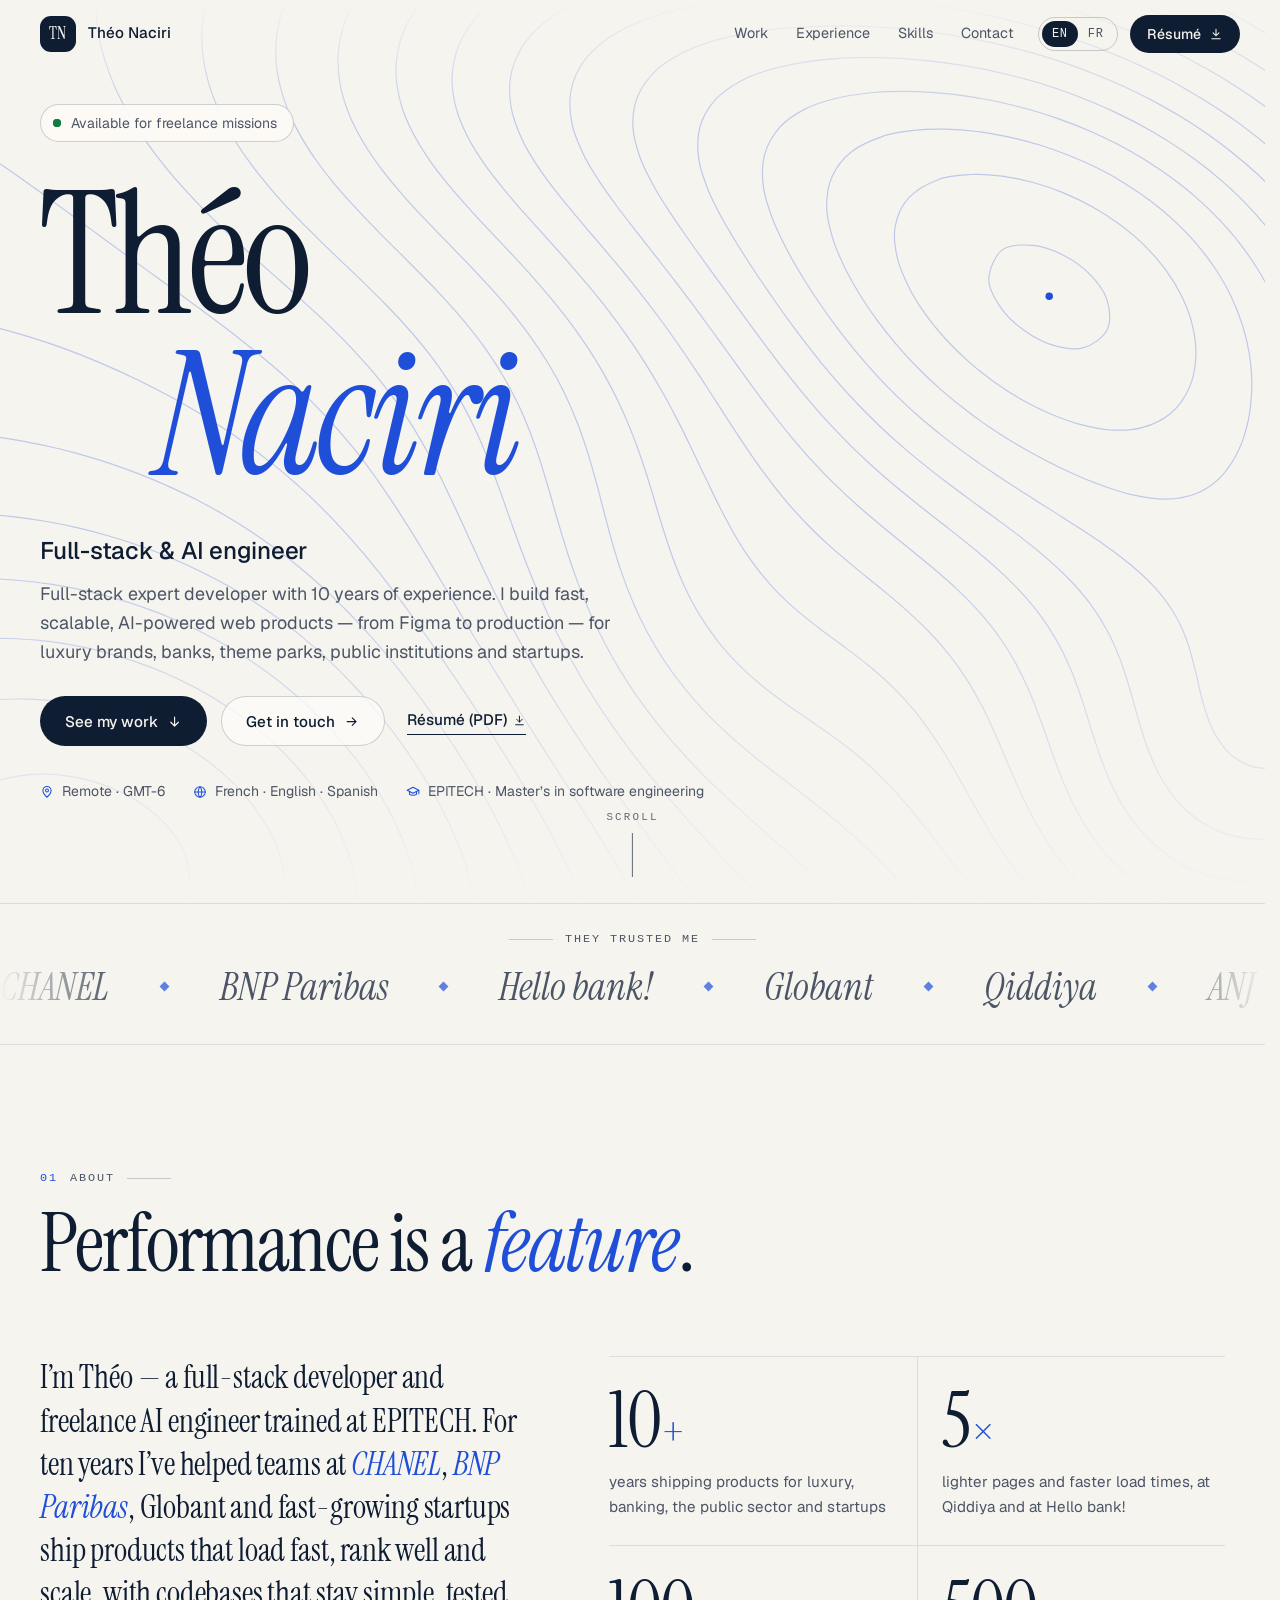
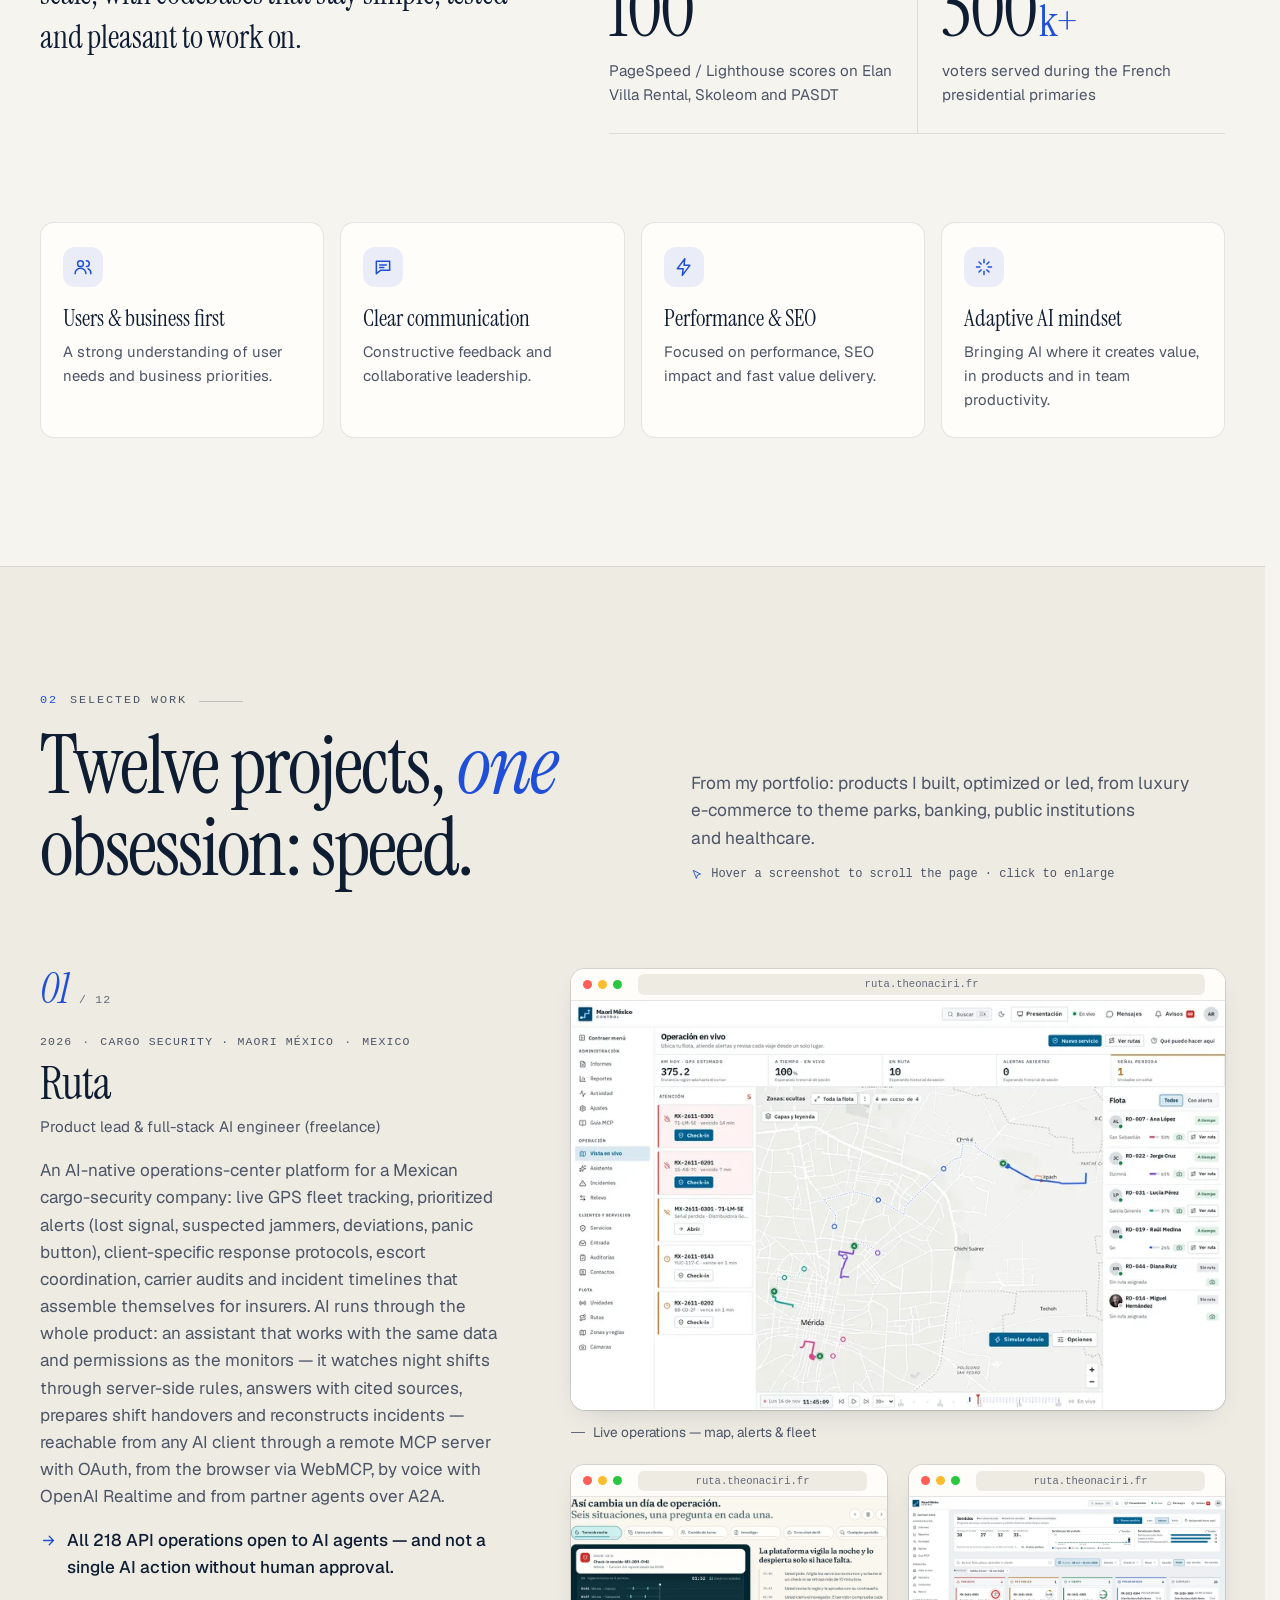
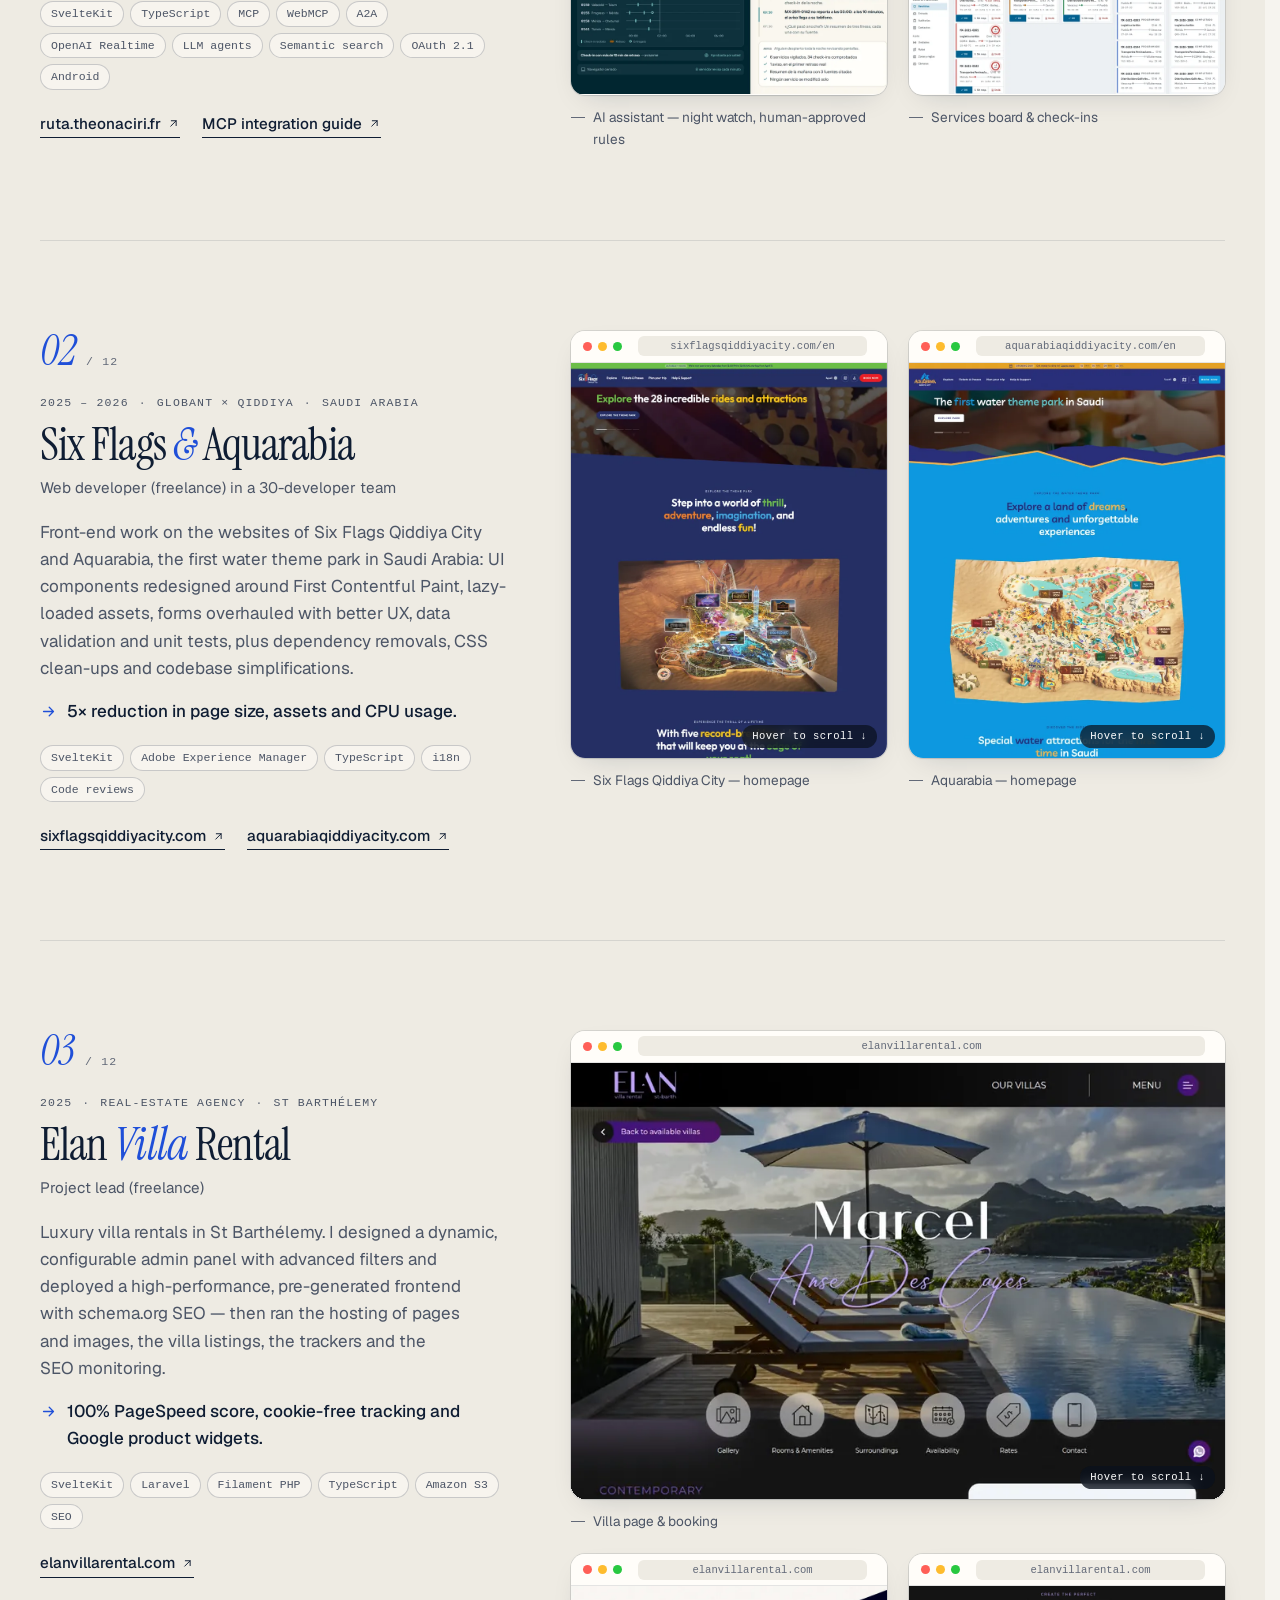
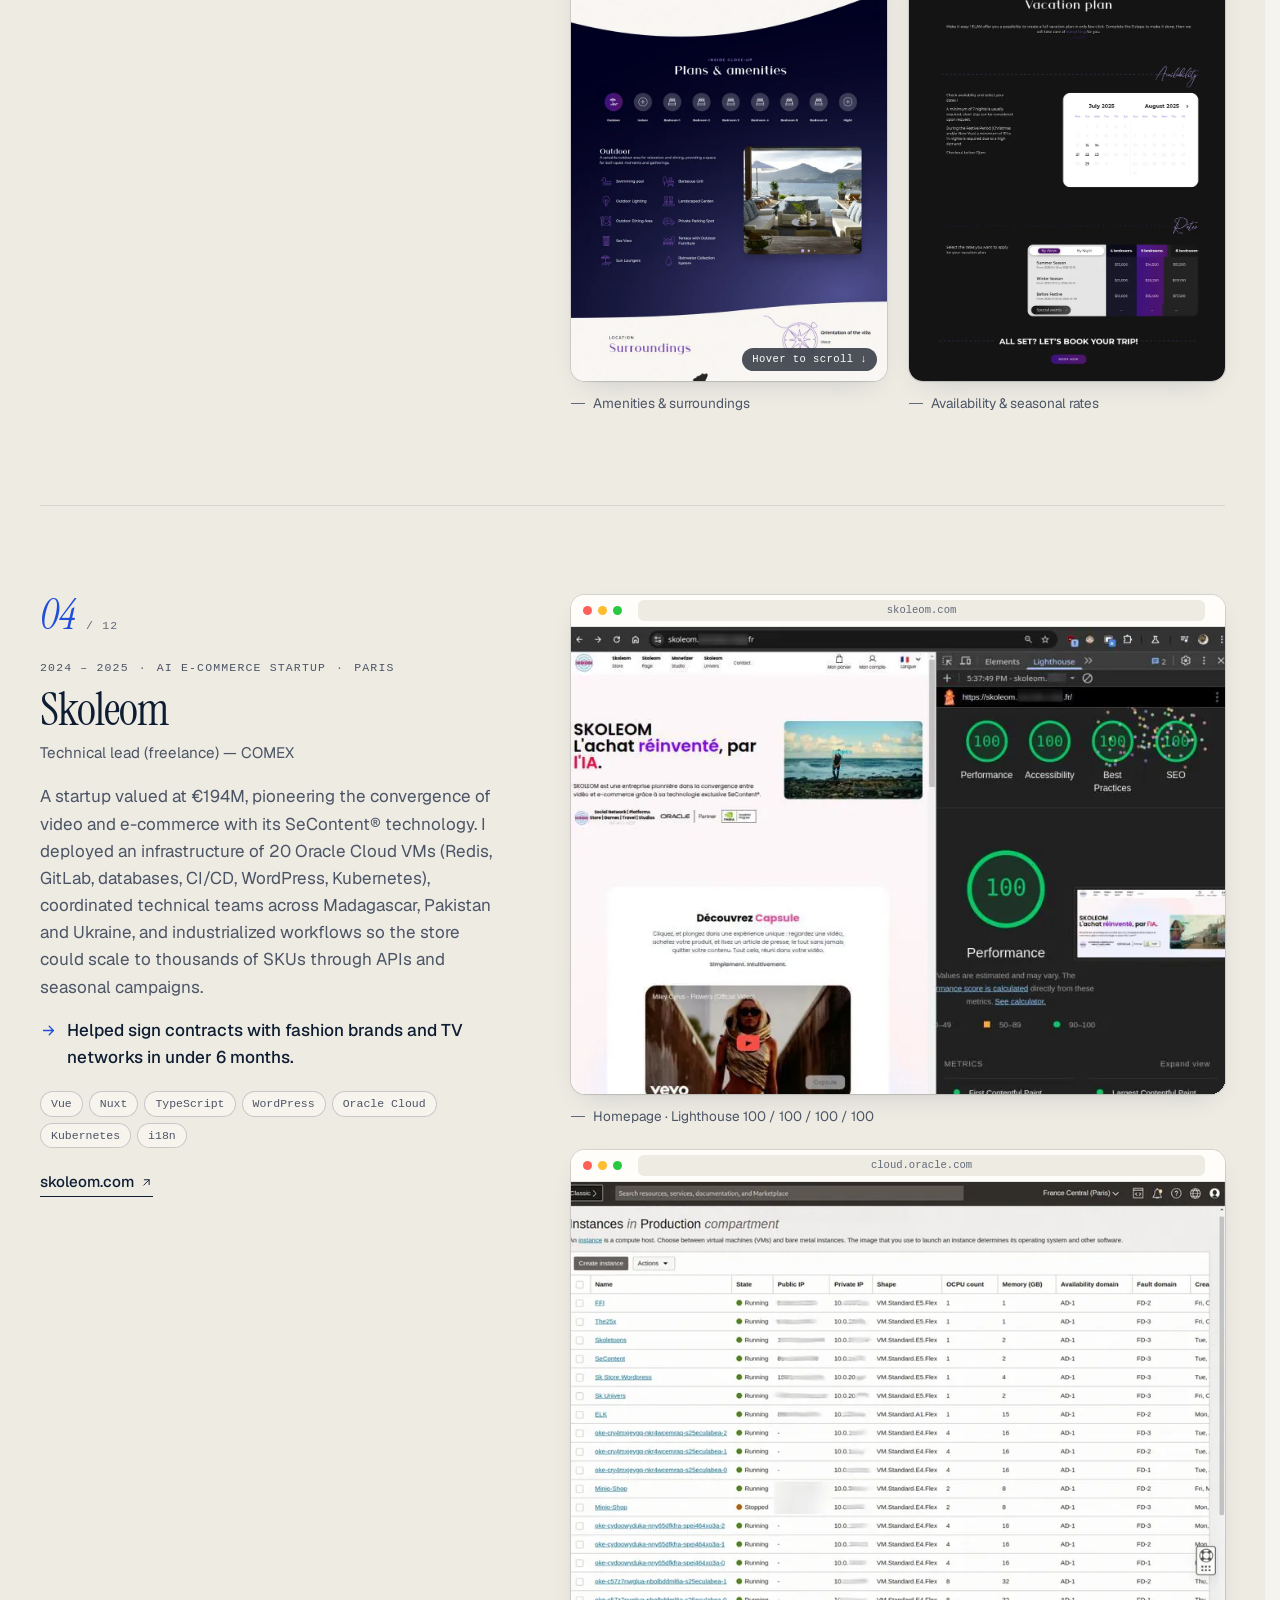
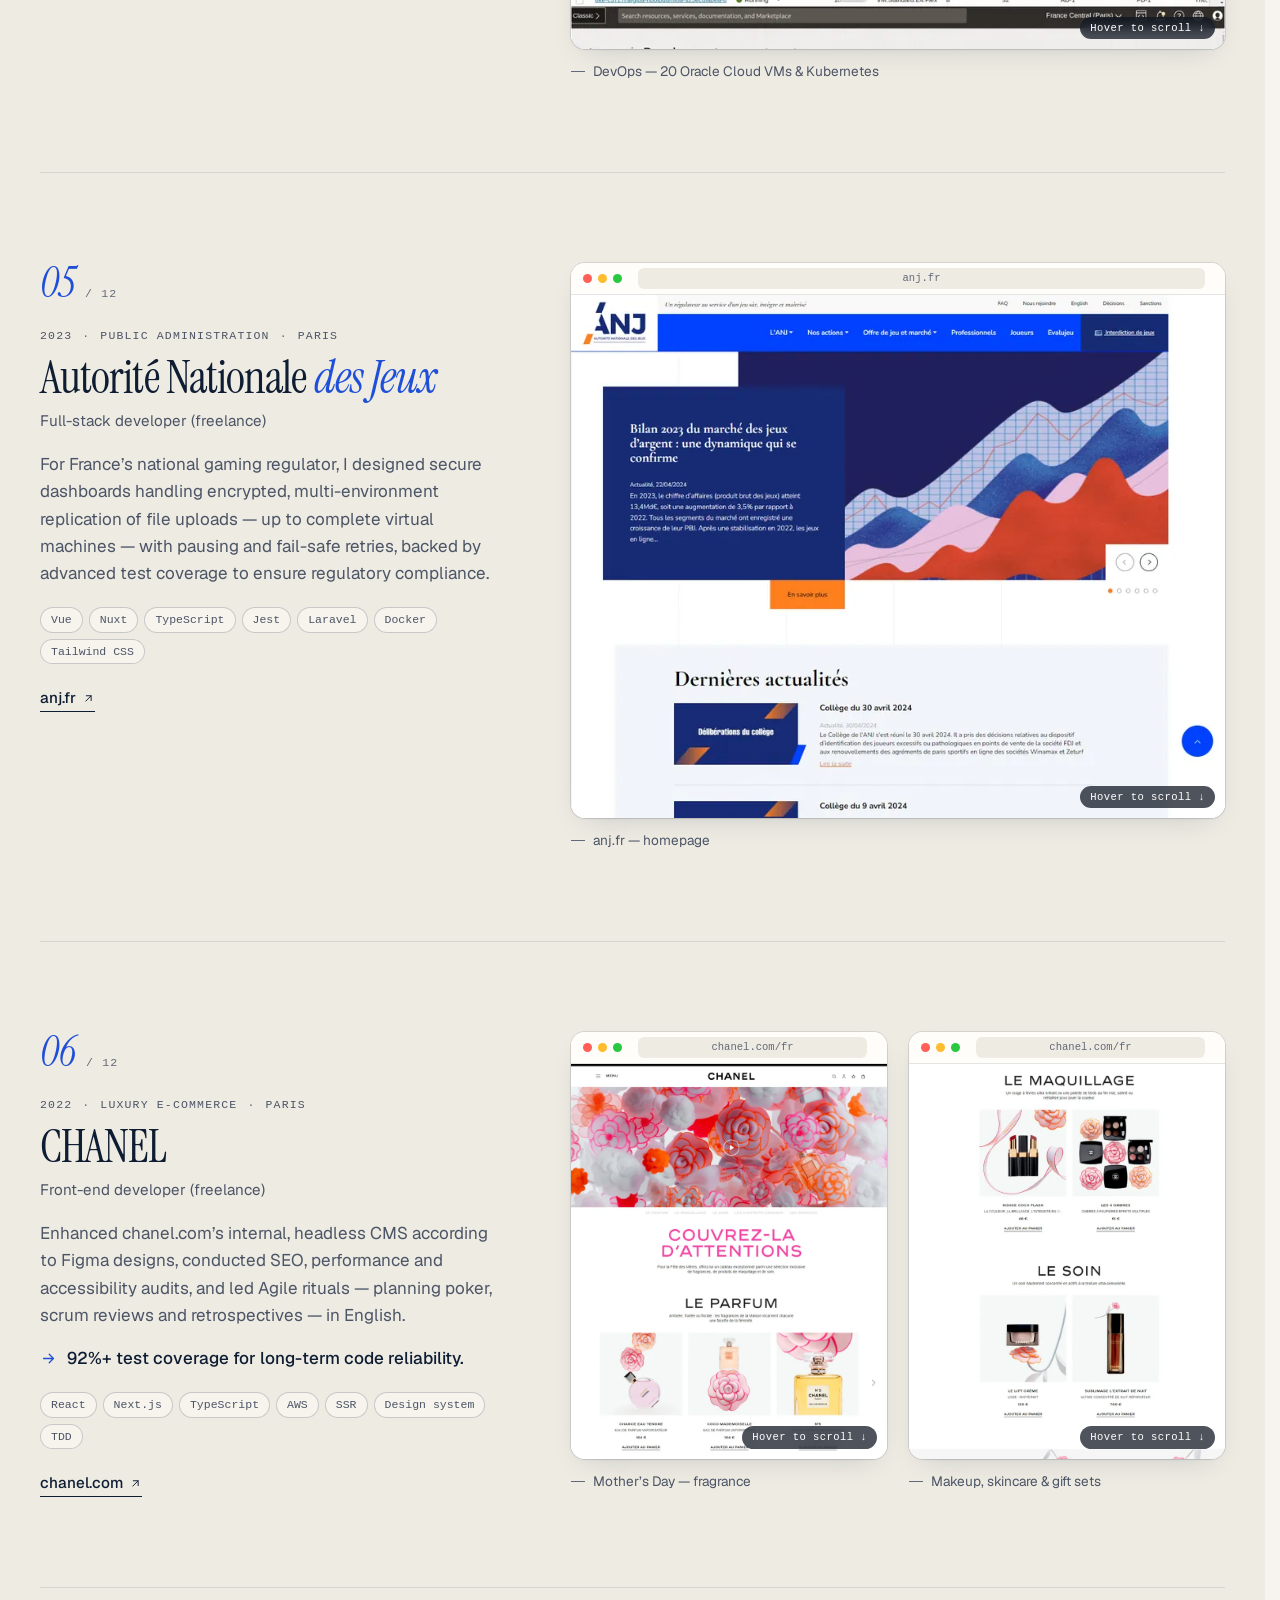
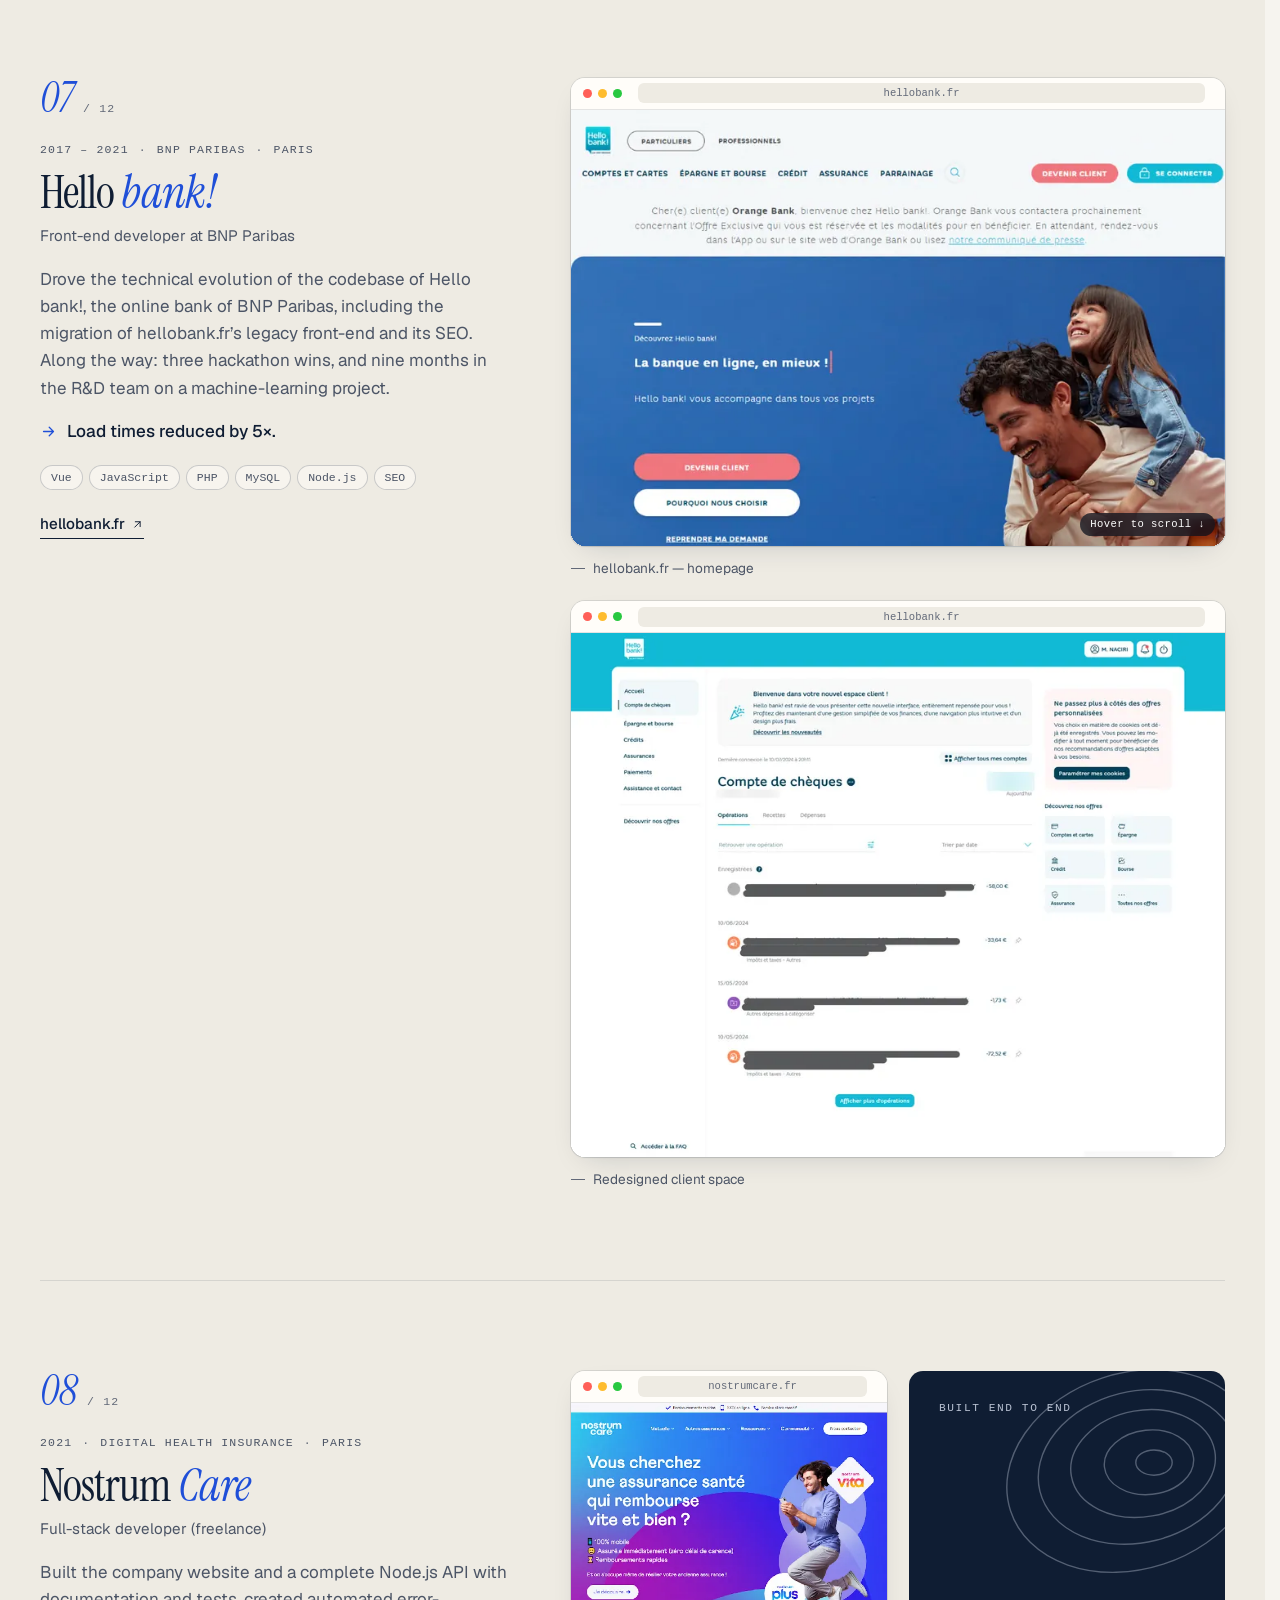
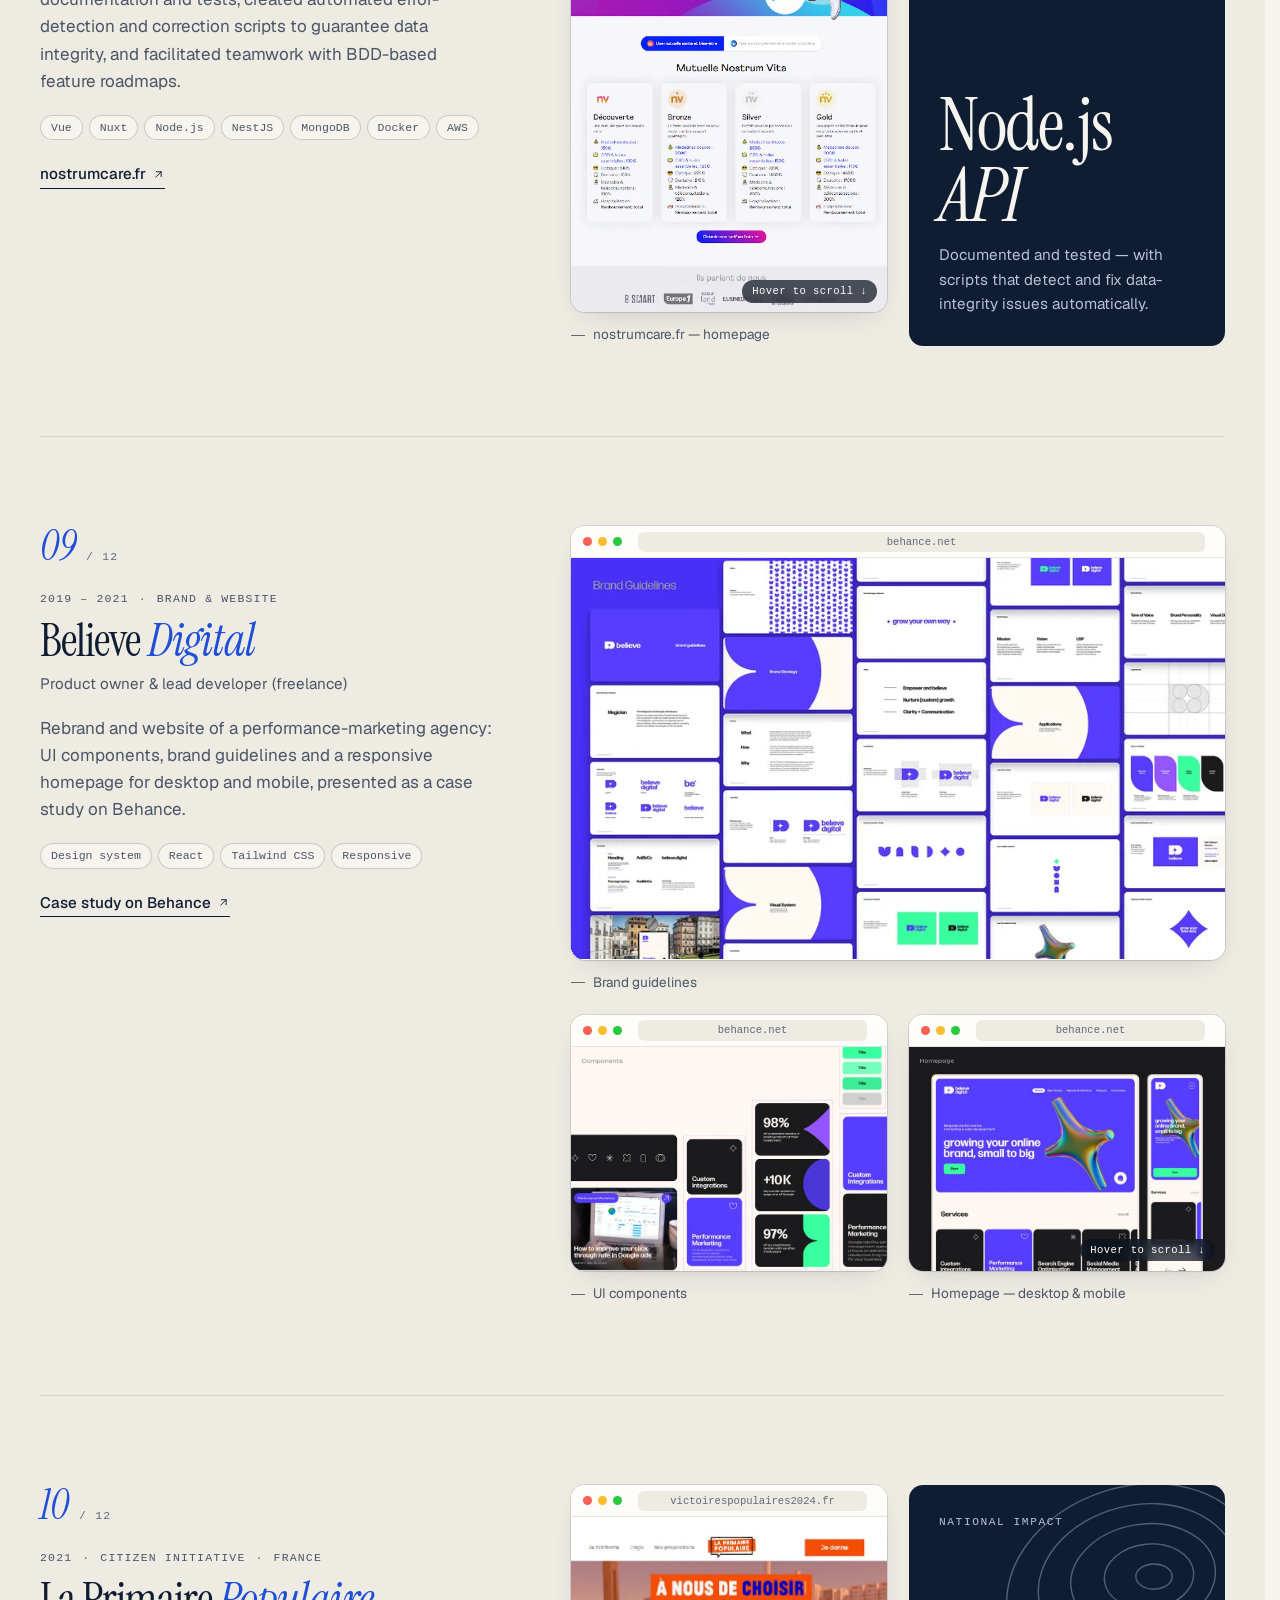
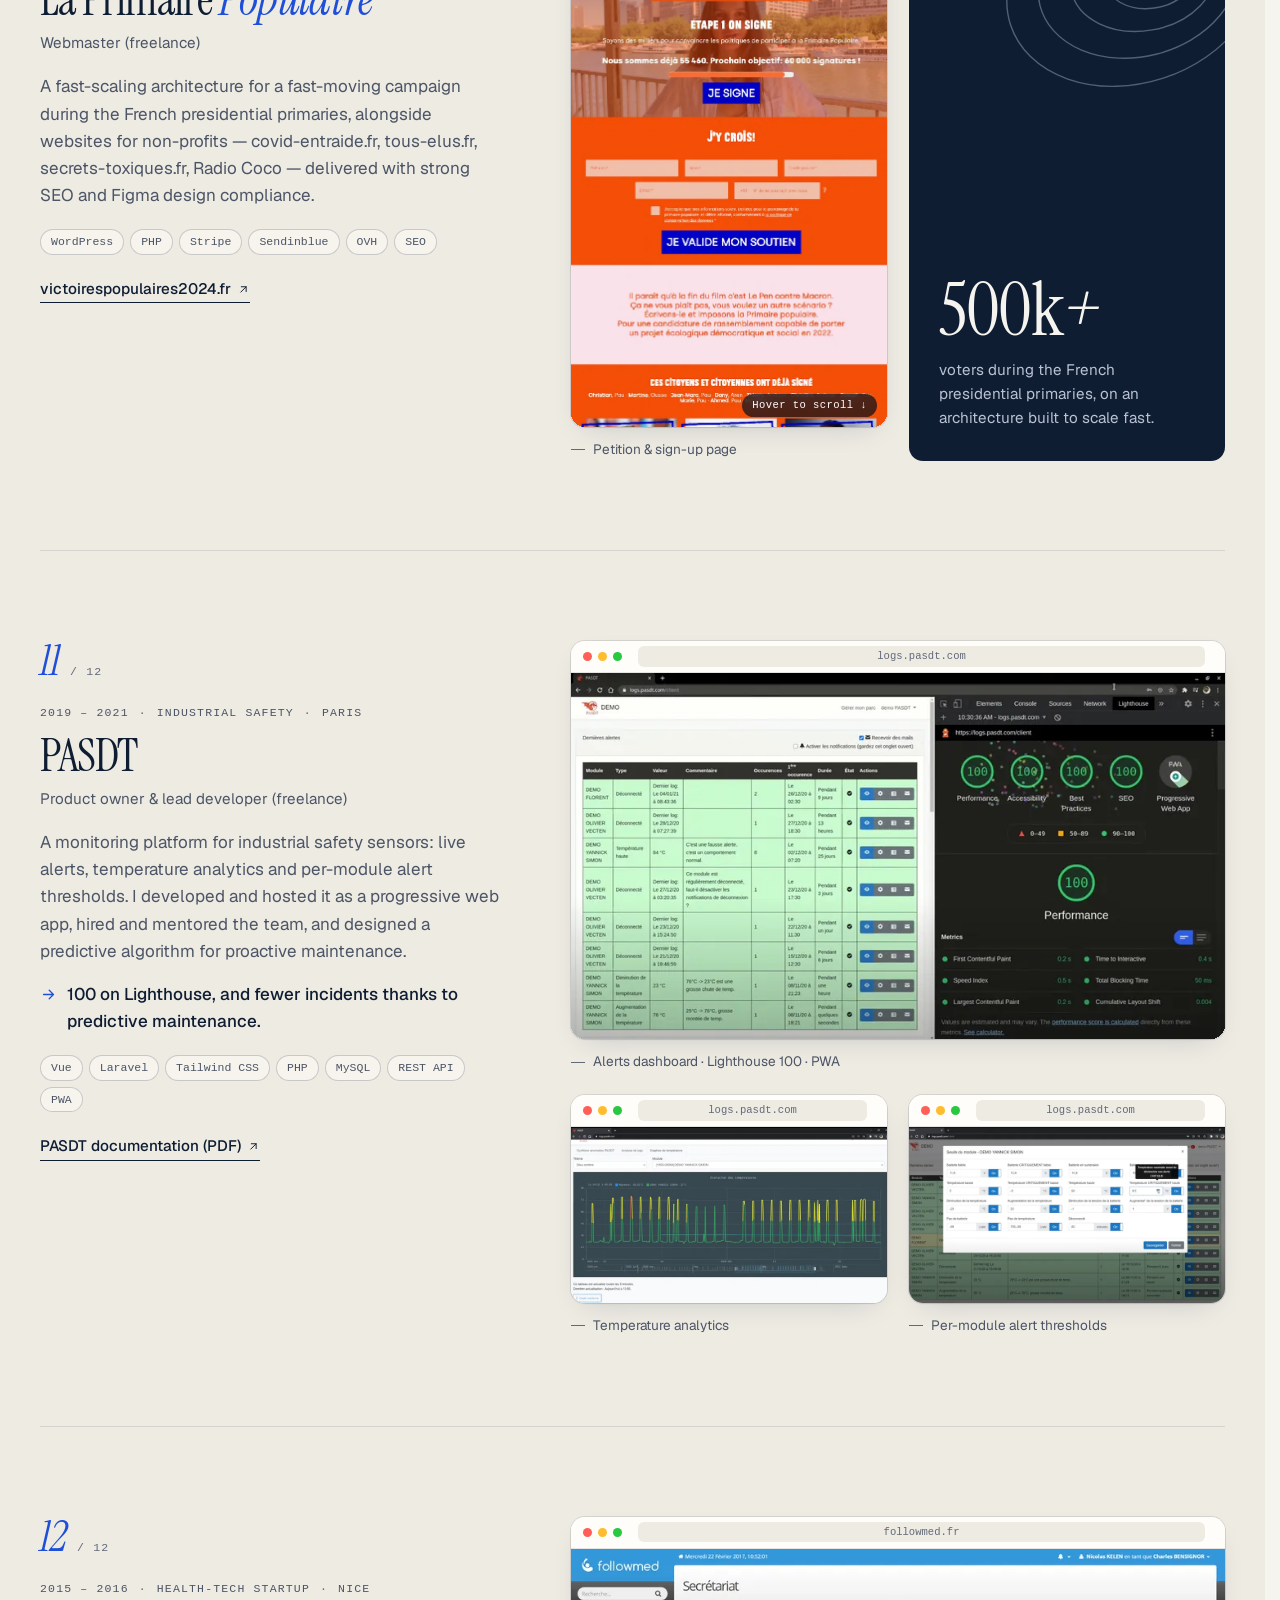
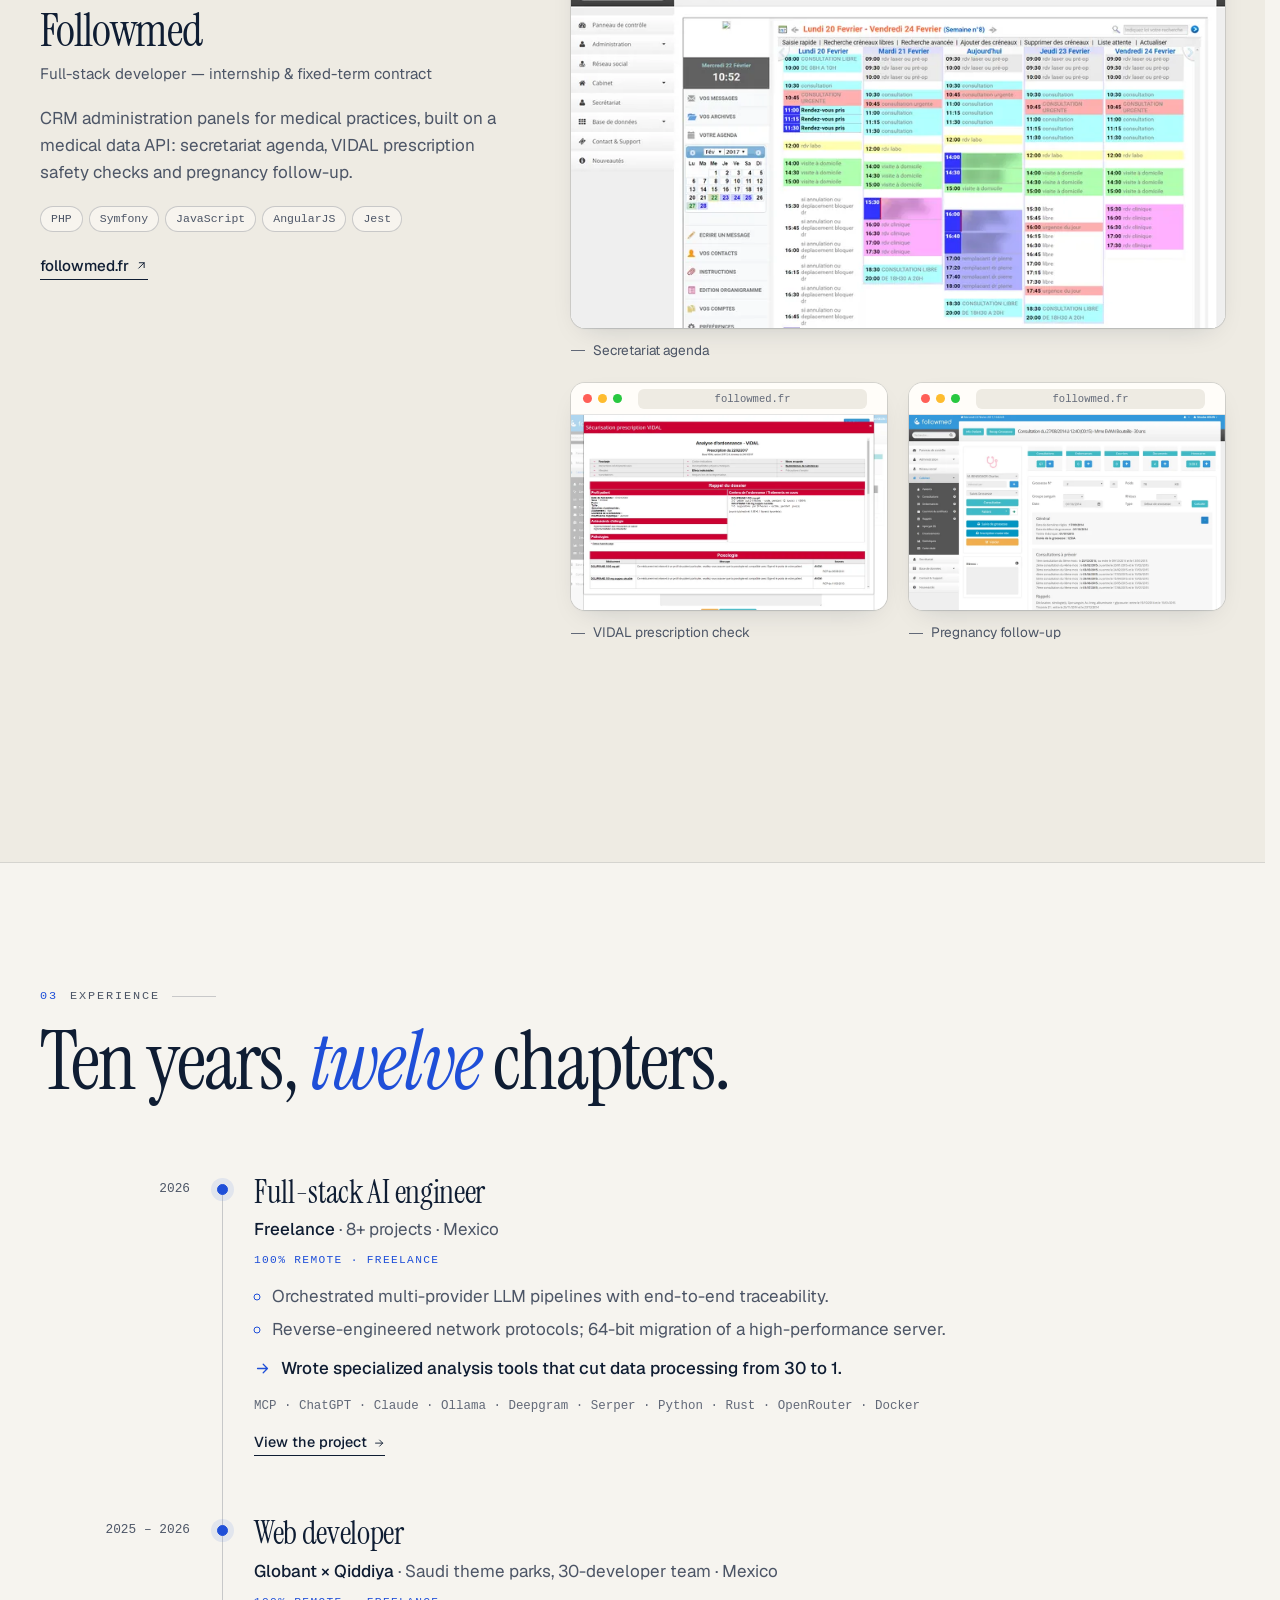
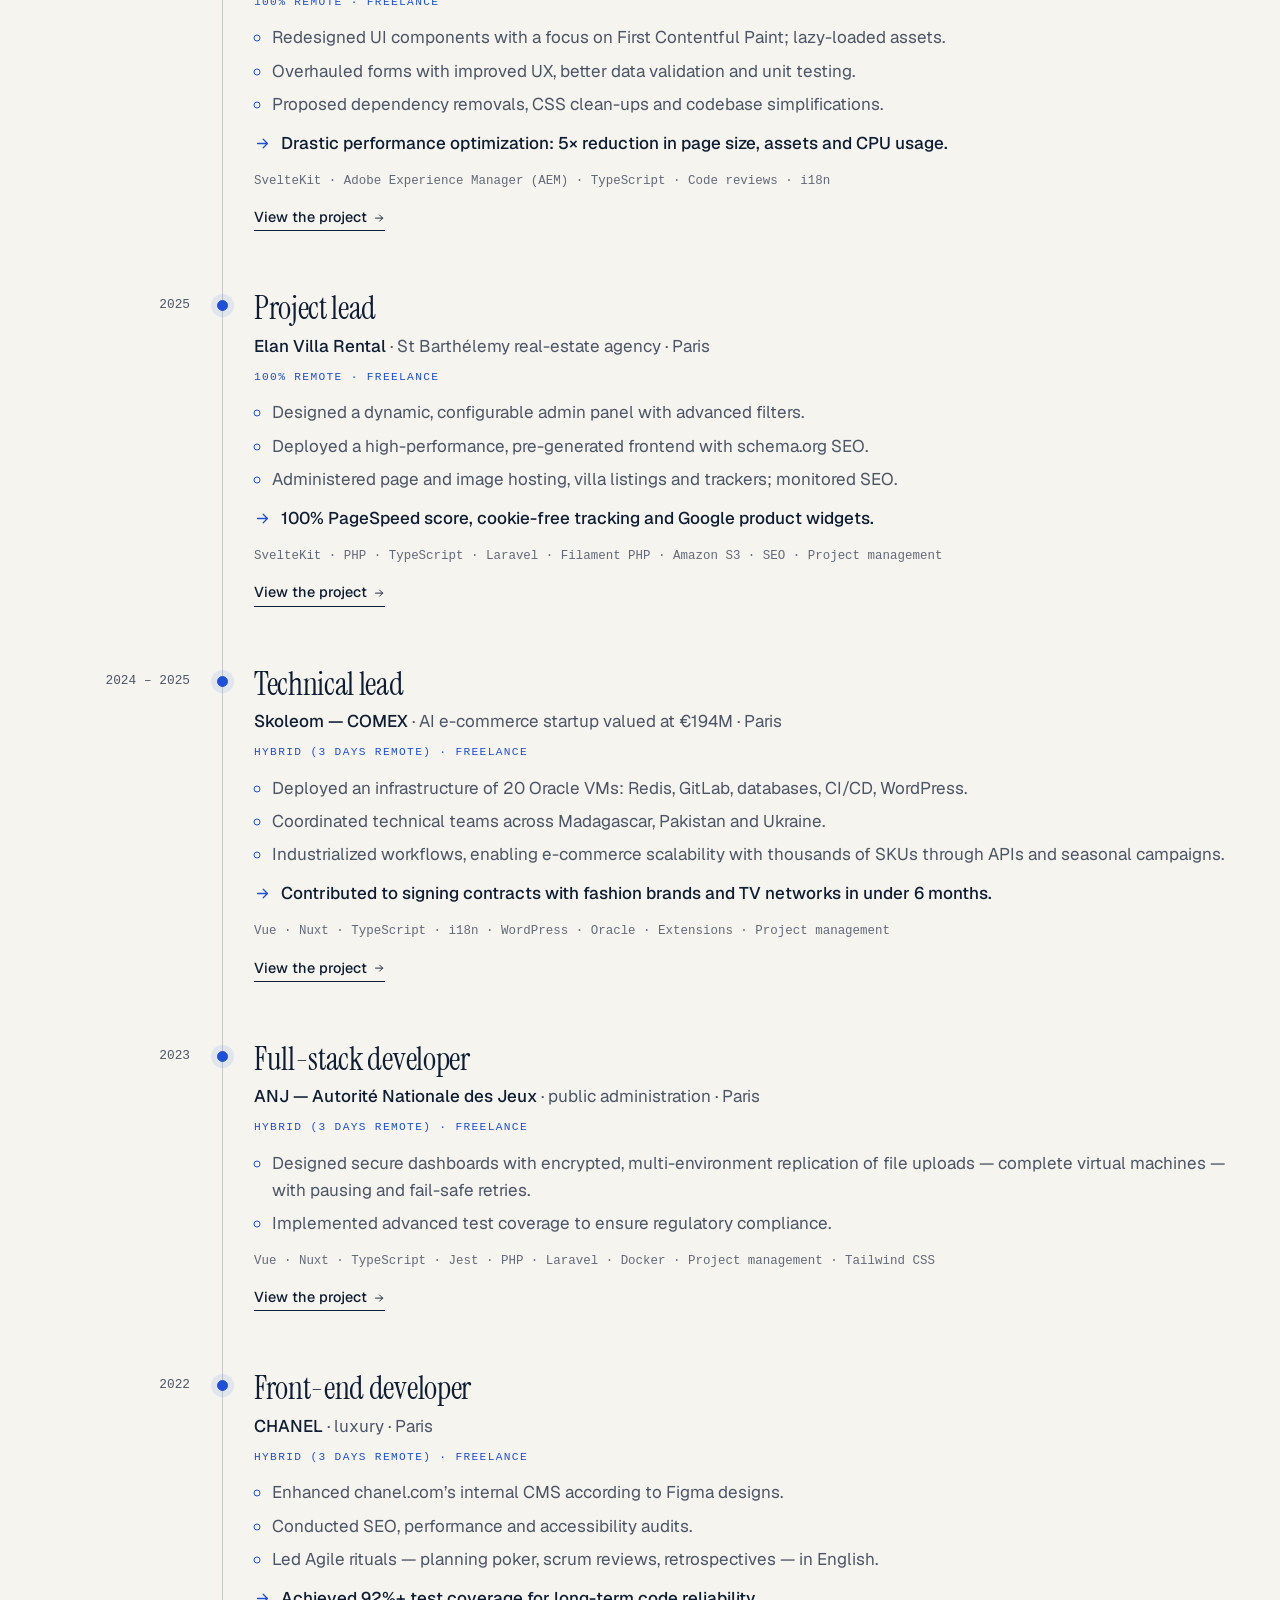
==== public/index.html @ a5df417b "Add bilingual personal site and Ruta project Static EN/FR résumé and portfolio served from public/ v" ====
<!DOCTYPE html>
<html lang="en">
  <head>
    <meta charset="utf-8">
    <meta name="viewport" content="width=device-width, initial-scale=1">
    <script>
      /* Send French-speaking visitors to /fr/ — unless they picked English themselves. */
      (function (d, l) {
        d.documentElement.className += ' js';
        var pref, q;
        try {
          q = new URLSearchParams(l.search).get('lang');
          if (q === 'en' || q === 'fr') localStorage.setItem('lang', q);
          pref = q || localStorage.getItem('lang');
        } catch (e) {}
        if (pref === 'en') return;
        var internal = d.referrer && d.referrer.indexOf(l.protocol + '//' + l.host + '/') === 0;
        if (!pref && internal) return;
        var langs = navigator.languages && navigator.languages.length ? navigator.languages : [navigator.language || ''];
        var best;
        for (var i = 0; i < langs.length && !best; i++) {
          var code = String(langs[i]).slice(0, 2).toLowerCase();
          if (code === 'fr' || code === 'en') best = code;
        }
        if (pref === 'fr' || best === 'fr') l.replace('fr/' + (l.protocol === 'file:' ? 'index.html' : '') + l.hash);
      })(document, location);
    </script>
    <title>Théo Naciri — Full-stack &amp; AI Engineer · Freelance</title>
    <meta name="description" content="Théo Naciri, full-stack expert developer and AI engineer with 10 years of experience (CHANEL, BNP Paribas, Globant × Qiddiya, ANJ). Web performance, SEO and scalable architectures. Available for freelance missions.">
    <meta name="author" content="Théo Naciri">
    <link rel="canonical" href="https://theonaciri.fr/">
    <link rel="alternate" hreflang="en" href="https://theonaciri.fr/">
    <link rel="alternate" hreflang="fr" href="https://theonaciri.fr/fr/">
    <link rel="alternate" hreflang="x-default" href="https://theonaciri.fr/">

    <meta property="og:type" content="profile">
    <meta property="og:site_name" content="Théo Naciri">
    <meta property="og:title" content="Théo Naciri — Full-stack &amp; AI Engineer">
    <meta property="og:description" content="10 years shipping fast, scalable, AI-powered web products for CHANEL, BNP Paribas, Globant × Qiddiya, ANJ and startups.">
    <meta property="og:url" content="https://theonaciri.fr/">
    <meta property="og:image" content="https://theonaciri.fr/assets/og/og-en.png">
    <meta property="og:image:width" content="1200">
    <meta property="og:image:height" content="630">
    <meta property="og:image:alt" content="Théo Naciri — Full-stack &amp; AI Engineer">
    <meta property="og:locale" content="en_US">
    <meta property="og:locale:alternate" content="fr_FR">
    <meta property="profile:first_name" content="Théo">
    <meta property="profile:last_name" content="Naciri">
    <meta name="twitter:card" content="summary_large_image">

    <meta name="theme-color" content="#f6f4ef" media="(prefers-color-scheme: light)">
    <meta name="theme-color" content="#0a111e" media="(prefers-color-scheme: dark)">
    <link rel="icon" href="assets/favicon.svg" type="image/svg+xml">
    <link rel="apple-touch-icon" href="assets/apple-touch-icon.png">

    <link rel="preload" href="assets/fonts/instrument-serif-latin.woff2" as="font" type="font/woff2" crossorigin>
    <link rel="preload" href="assets/fonts/geist-latin.woff2" as="font" type="font/woff2" crossorigin>
    <link rel="stylesheet" href="assets/css/style.css">
    <script src="assets/js/main.js" defer></script>

    <script type="application/ld+json">
      {
        "@context": "https://schema.org",
        "@type": "ProfilePage",
        "url": "https://theonaciri.fr/",
        "inLanguage": "en",
        "dateModified": "2026-11-19",
        "mainEntity": {
          "@type": "Person",
          "@id": "https://theonaciri.fr/#person",
          "url": "https://theonaciri.fr/",
          "name": "Théo Naciri",
          "givenName": "Théo",
          "familyName": "Naciri",
          "jobTitle": "Full-stack & AI Engineer",
          "description": "Full-stack expert developer and AI engineer with 10 years of experience, focused on web performance, SEO and scalable, AI-powered products.",
          "email": "mailto:theo.naciri@gmail.com",
          "telephone": "+33658185441",
          "sameAs": ["https://www.linkedin.com/in/theonaciri/"],
          "knowsLanguage": ["fr", "en", "es"],
          "alumniOf": [
            { "@type": "CollegeOrUniversity", "name": "EPITECH" },
            { "@type": "CollegeOrUniversity", "name": "Manipal Institute of Technology" },
            { "@type": "HighSchool", "name": "Centre International de Valbonne" }
          ],
          "knowsAbout": ["Full-stack development", "LLM pipelines", "Web performance", "SEO", "DevOps", "TypeScript", "Vue.js", "React", "Svelte", "Laravel", "Node.js"]
        }
      }
    </script>
  </head>
  <body>
    <a class="skip-link" href="#main">Skip to content</a>

    <svg class="sprite" aria-hidden="true" focusable="false">
      <symbol id="i-arrow" viewBox="0 0 24 24"><path d="M5 12h14M13 6l6 6-6 6"/></symbol>
      <symbol id="i-arrow-down" viewBox="0 0 24 24"><path d="M12 5v14M6 13l6 6 6-6"/></symbol>
      <symbol id="i-ext" viewBox="0 0 24 24"><path d="M7 17 17 7M8 7h9v9"/></symbol>
      <symbol id="i-download" viewBox="0 0 24 24"><path d="M12 4v11M7 10l5 5 5-5M5 20h14"/></symbol>
      <symbol id="i-mail" viewBox="0 0 24 24"><rect x="3" y="5" width="18" height="14" rx="2"/><path d="m3.5 7 8.5 6 8.5-6"/></symbol>
      <symbol id="i-phone" viewBox="0 0 24 24"><path d="M5 4h4l2 5-2.5 1.5a11 11 0 0 0 5 5L15 13l5 2v4a2 2 0 0 1-2 2A16 16 0 0 1 3 6a2 2 0 0 1 2-2"/></symbol>
      <symbol id="i-linkedin" viewBox="0 0 24 24"><rect x="3" y="3" width="18" height="18" rx="3"/><path d="M8 10.5V17M8 7.5v.01M12 17v-6.5M12 13.5a2.5 2.5 0 0 1 5 0V17"/></symbol>
      <symbol id="i-pin" viewBox="0 0 24 24"><path d="M12 21s-7-6.2-7-11.5a7 7 0 0 1 14 0C19 14.8 12 21 12 21z"/><circle cx="12" cy="9.5" r="2.5"/></symbol>
      <symbol id="i-globe" viewBox="0 0 24 24"><circle cx="12" cy="12" r="9"/><path d="M3 12h18M12 3a14 14 0 0 1 0 18M12 3a14 14 0 0 0 0 18"/></symbol>
      <symbol id="i-cap" viewBox="0 0 24 24"><path d="m2 9 10-5 10 5-10 5z"/><path d="M6 11v5c3 2 9 2 12 0v-5M22 9v6"/></symbol>
      <symbol id="i-copy" viewBox="0 0 24 24"><rect x="8" y="8" width="12" height="12" rx="2"/><path d="M16 8V6a2 2 0 0 0-2-2H6a2 2 0 0 0-2 2v8a2 2 0 0 0 2 2h2"/></symbol>
      <symbol id="i-close" viewBox="0 0 24 24"><path d="M6 6l12 12M18 6 6 18"/></symbol>
      <symbol id="i-chev-l" viewBox="0 0 24 24"><path d="m15 5-7 7 7 7"/></symbol>
      <symbol id="i-chev-r" viewBox="0 0 24 24"><path d="m9 5 7 7-7 7"/></symbol>
      <symbol id="i-users" viewBox="0 0 24 24"><circle cx="9" cy="8" r="3.5"/><path d="M2.5 20a6.5 6.5 0 0 1 13 0M16 4.5a3.5 3.5 0 0 1 0 7M18 14a6.5 6.5 0 0 1 3.5 6"/></symbol>
      <symbol id="i-chat" viewBox="0 0 24 24"><path d="M4 5h16v11H9l-5 4z"/><path d="M8 9.5h8M8 12.5h5"/></symbol>
      <symbol id="i-bolt" viewBox="0 0 24 24"><path d="M13 2 4 14h7l-1 8 9-12h-7z"/></symbol>
      <symbol id="i-spark" viewBox="0 0 24 24"><path d="M12 3v4M12 17v4M3 12h4M17 12h4M6 6l2.5 2.5M15.5 15.5 18 18M18 6l-2.5 2.5M8.5 15.5 6 18"/></symbol>
      <symbol id="i-star" viewBox="0 0 24 24"><path d="m12 3 2.6 5.6 6 .7-4.5 4.1 1.2 6L12 16.4l-5.3 3 1.2-6-4.5-4.1 6-.7z"/></symbol>
      <symbol id="i-cursor" viewBox="0 0 24 24"><path d="m5 3 14 7-6 2-2 6z"/></symbol>
      <symbol id="i-rings" viewBox="0 0 200 200"><g fill="none" stroke-width="1"><ellipse cx="100" cy="100" rx="92" ry="70" transform="rotate(-18 100 100)"/><ellipse cx="104" cy="98" rx="72" ry="54" transform="rotate(-14 100 100)"/><ellipse cx="108" cy="96" rx="52" ry="38" transform="rotate(-10 100 100)"/><ellipse cx="112" cy="95" rx="32" ry="23" transform="rotate(-6 100 100)"/><ellipse cx="115" cy="94" rx="13" ry="9"/></g></symbol>
    </svg>

    <header class="site-header">
      <div class="wrap site-header__inner">
        <a class="brand" href="#top">
          <span class="brand__mark" aria-hidden="true">TN</span>
          <span class="brand__name">Théo Naciri</span>
        </a>
        <nav class="nav" aria-label="Main">
          <a href="#work">Work</a>
          <a href="#experience">Experience</a>
          <a href="#skills">Skills</a>
          <a href="#contact">Contact</a>
        </nav>
        <div class="site-header__actions">
          <div class="lang" role="group" aria-label="Language">
            <a href="./" lang="en" hreflang="en" aria-current="true" data-lang-switch="en">EN</a>
            <a href="fr/" lang="fr" hreflang="fr" data-lang-switch="fr">FR</a>
          </div>
          <a class="btn btn--primary btn--sm" href="assets/cv/Theo-Naciri-Resume-EN.pdf" target="_blank" rel="noopener" type="application/pdf">
            Résumé <svg class="i i--down" aria-hidden="true"><use href="#i-download"/></svg>
          </a>
        </div>
      </div>
      <div class="progress" aria-hidden="true"></div>
    </header>

    <main id="main">
      <!-- ============ Hero ============ -->
      <section class="hero" id="top" aria-labelledby="hero-title">
        <div class="hero__topo" aria-hidden="true">
          <svg class="topo" viewBox="0 0 1440 900" preserveAspectRatio="xMidYMid slice" focusable="false">
            <path pathLength="1" style="--i:0" d="M119.4 761c-9.9 3.6-18.8 8.4-26.3 14.8s-14.8 14.6-18.9 23.4s-6.2 19.7-5.7 29.4s4 20.1 8.5 28.9s11.3 16.9 18.4 23.9s15.5 13.1 24.1 18.3s17.9 9.5 27.3 13s19.3 6.2 29.2 8s20.1 2.8 30.1 2.8s20.3-.8 30.1-2.9s19.8-5.1 28.6-9.8s17.7-10.8 23.9-18.3s11.5-17.3 13.6-26.7s1.4-20.5-1.1-30s-7.8-18.8-13.6-26.9s-13.4-15.2-21.2-21.5s-16.6-11.6-25.6-16.1s-18.6-8.2-28.2-11s-19.7-4.8-29.7-5.9s-19.7-1.5-30.3-.4s-23.3 3.4-33.3 7z"/>
            <path pathLength="1" style="--i:1" d="M368.8 936c2.5-4.3 11.1-16.6 15.1-25.6s7.4-18.7 8.9-28.3s1.6-19.9 .5-29.7s-3.8-19.6-7.2-28.8s-8.1-18.2-13.3-26.6s-11.3-16.4-17.8-23.9s-13.6-14.5-21.1-21s-15.4-12.6-23.6-18.2s-16.7-10.7-25.5-15.4s-17.8-8.9-26.9-12.7s-18.6-7.1-28.1-10s-19.2-5.3-28.9-7.2s-19.6-3.4-29.5-4.4s-19.8-1.5-29.7-1.4s-19.9 .6-29.7 1.8s-19.7 2.9-29.3 5.3s-19.2 5.4-28.3 9.1s-18.2 8.2-26.6 13.4s-16.5 11.3-23.6 18.1s-13.7 14.6-19 22.9s-9.6 17.6-12.4 27s-4.3 19.5-4.5 29.4s1.2 19.9 3.6 29.5s6.2 19 10.7 27.8s10 17.2 16.1 25s12.9 15.1 20 22s18.6 16.4 22.4 19.7"/>
            <path pathLength="1" style="--i:2" d="M448.9 936c1.4-4.8 6.5-19 8.5-28.7s3.3-19.8 3.4-29.7s-1-20-2.9-29.8s-4.9-19.4-8.4-28.7s-7.9-18.4-12.7-27.1s-10.3-17.1-16.2-25.2s-12.2-15.8-18.9-23.2s-13.8-14.5-21.2-21.2s-15.1-13.1-23.1-19.2s-16.2-11.7-24.6-17.1s-17.1-10.3-26-15s-17.9-8.9-27.1-12.9s-18.5-7.5-28-10.8s-19-6.1-28.7-8.7s-19.4-4.7-29.3-6.5s-19.7-3.3-29.7-4.3s-19.9-1.8-29.9-2s-20-.2-30 .4s-20 1.5-29.8 2.9s-19.7 3.3-29.4 5.6s-19.3 5.2-28.7 8.5s-18.6 7.4-27.6 11.7s-22 11.8-26.4 14.2"/>
            <path pathLength="1" style="--i:3" d="M514.6 936c.7-5 3.6-20.1 4.3-30.2s.8-20.4-.1-30.5s-2.7-20.2-5.1-30s-5.7-19.5-9.4-29s-8-18.7-12.7-27.7s-9.9-17.8-15.4-26.3s-11.4-16.8-17.7-24.9s-12.8-15.8-19.6-23.4s-13.9-14.8-21.3-21.8s-15-13.7-22.8-20.2s-16-12.6-24.3-18.5s-16.8-11.4-25.5-16.7s-17.6-10.2-26.6-14.9s-18.2-9-27.5-13.1s-18.8-7.8-28.3-11.2s-19.2-6.6-29-9.4s-19.6-5.3-29.5-7.5s-19.9-4.1-30-5.6s-20.1-2.8-30.3-3.7s-20.3-1.5-30.4-1.7s-20.3-.1-30.5 .4s-20.3 1.3-30.4 2.5s-20.1 2.8-30.1 4.8s-19.8 4.5-29.6 7.2s-24.2 7.6-29.1 9.1"/>
            <path pathLength="1" style="--i:4" d="M575 936c.1-5 .9-20.1 .5-30.1s-1.3-20.1-2.9-29.9s-4.1-19.7-6.9-29.3s-6.3-19.1-10-28.4s-8-18.4-12.5-27.4s-9.4-17.8-14.4-26.4s-10.5-17.1-16.1-25.5s-11.4-16.5-17.5-24.5s-12.3-15.9-18.8-23.5s-13.1-15.2-20-22.5s-14-14.4-21.2-21.3s-14.8-13.6-22.5-20s-15.6-12.7-23.6-18.6s-16.3-11.7-24.7-17.1s-17-10.7-25.8-15.6s-17.6-9.6-26.7-14s-18.2-8.5-27.4-12.4s-18.6-7.5-28.1-10.8s-19-6.4-28.7-9.2s-19.3-5.3-29.1-7.6s-19.6-4.3-29.5-6s-19.8-3.2-29.8-4.4s-20-2.1-30-2.7s-20.1-.9-30.1-.9s-20.1 .3-30.1 .9s-20 1.5-30 2.8s-19.9 2.9-29.7 4.7s-24.5 5.2-29.5 6.2"/>
            <path pathLength="1" style="--i:5" d="M633.6 936c-.6-4.9-1.8-19.8-3.3-29.6s-3.5-19.6-6-29.2s-5.6-19.1-8.9-28.4s-7.2-18.5-11.2-27.6s-8.4-18-12.9-26.8s-9.3-17.5-14.2-26.2s-10-17.1-15.3-25.6s-10.6-16.8-16.1-25s-11.2-16.4-16.9-24.5s-11.7-16.1-17.7-23.9s-12.2-15.7-18.5-23.3s-12.7-15.2-19.4-22.6s-13.4-14.7-20.3-21.8s-14-14.1-21.3-20.8s-14.7-13.3-22.3-19.7s-15.4-12.5-23.4-18.4s-16.1-11.6-24.4-17.1s-16.7-10.7-25.3-15.7s-17.3-9.7-26.1-14.3s-17.8-8.8-26.9-12.9s-18.2-7.9-27.5-11.5s-18.6-7-28-10.1s-18.9-6-28.5-8.7s-19.2-5.1-28.9-7.2s-19.4-4.1-29.2-5.8s-19.6-3.1-29.5-4.2s-19.8-2-29.7-2.6s-19.8-1-29.8-1s-19.9 .1-29.8 .6s-19.8 1.3-29.7 2.3s-24.6 3-29.6 3.6"/>
            <path pathLength="1" style="--i:6" d="M692.7 936c-1.3-4.9-4.8-19.6-7.7-29.2s-6.1-19.2-9.6-28.6s-7.5-18.7-11.7-27.9s-8.6-18.2-13.2-27.2s-9.4-17.8-14.3-26.6s-10-17.5-15.1-26.2s-10.4-17.3-15.6-25.9s-10.6-17.1-16-25.6s-10.9-17-16.3-25.4s-11-16.9-16.6-25.2s-11.2-16.7-16.9-25s-11.4-16.6-17.3-24.8s-11.7-16.4-17.7-24.5s-12.1-16.1-18.3-24s-12.5-15.8-19-23.5s-13.1-15.3-19.9-22.7s-13.8-14.7-20.9-21.8s-14.5-14-22-20.7s-15.2-13.2-23.1-19.5s-15.9-12.4-24.1-18.3s-16.5-11.6-25-17s-17-10.8-25.7-15.9s-17.5-10-26.4-14.7s-17.9-9.3-26.9-13.7s-18.2-8.6-27.5-12.6s-18.5-7.9-27.9-11.5s-18.9-7.1-28.4-10.3s-19.2-6.2-28.8-9s-19.5-5.3-29.3-7.5s-19.7-4.2-29.7-5.8s-19.9-2.9-30-3.9s-20.1-1.6-30.1-2s-20.1-.3-30.2 0s-25.1 1.2-30.2 1.5"/>
            <path pathLength="1" style="--i:7" d="M754.6 936c-2-4.6-8-18.5-12.2-27.6s-8.7-18.2-13.4-27.1s-9.6-17.8-14.5-26.5s-10.2-17.4-15.4-26s-10.6-17.2-15.9-25.7s-10.8-17-16.2-25.5s-10.9-17-16.3-25.4s-10.9-17-16.3-25.5s-10.8-17-16.2-25.5s-10.7-17.1-16-25.7s-10.6-17.2-15.8-25.8s-10.4-17.3-15.6-25.9s-10.3-17.3-15.4-26s-10.2-17.4-15.4-26s-10.3-17.4-15.5-26s-10.4-17.3-15.8-25.8s-10.8-17.1-16.4-25.4s-11.3-16.7-17.2-24.8s-12-16.2-18.4-24s-12.9-15.5-19.7-23s-13.8-14.7-20.9-21.8s-14.6-13.9-22.1-20.7s-15.2-13.2-23-19.7s-15.7-12.7-23.6-18.9s-16-12.3-24.1-18.3s-16.2-12-24.3-18s-16.3-11.9-24.5-17.8s-16.3-11.8-24.5-17.8s-16.3-11.9-24.4-17.8s-16.3-11.9-24.4-17.9s-16.2-11.9-24.4-17.9s-16.3-11.9-24.5-17.7s-16.4-11.7-24.8-17.4s-16.7-11.3-25.3-16.6s-17.2-10.5-26.1-15.3s-17.9-9.3-27.2-13.1s-18.8-7.4-28.4-10.2s-19.6-4.9-29.5-6.7s-25-3.1-30-3.7"/>
            <path pathLength="1" style="--i:8" d="M822.7 936c-2.8-4.2-11-16.8-16.6-25.1s-11.3-16.6-17.1-24.8s-11.6-16.4-17.5-24.5s-11.9-16.2-17.8-24.3s-12-16.1-18-24.2s-12-16.1-17.9-24.2s-11.8-16.2-17.7-24.4s-11.6-16.4-17.3-24.6s-11.3-16.6-16.8-25s-11-16.8-16.3-25.3s-10.5-17.1-15.6-25.7s-10.1-17.4-15-26.1s-9.6-17.6-14.3-26.5s-9.2-17.9-13.6-26.9s-8.7-18.1-13-27.2s-8.4-18.2-12.6-27.3s-8.3-18.3-12.6-27.4s-8.5-18.2-13-27.2s-9-17.9-13.9-26.7s-9.9-17.5-15.3-25.9s-11-16.8-17-24.9s-12.2-16-18.7-23.6s-13.3-15.1-20.2-22.4s-14.1-14.3-21.3-21.3s-14.6-13.8-22-20.5s-14.9-13.4-22.4-20.1s-15-13.3-22.5-20.1s-14.9-13.5-22.2-20.3s-14.6-13.8-21.7-20.9s-14.1-14.3-20.9-21.7s-13.4-14.9-19.8-22.7s-12.5-15.7-18.3-23.9s-11.3-16.6-16.3-25.3s-9.7-17.6-13.8-26.7s-7.7-18.6-10.5-28.2s-5.1-19.5-6.4-29.4s-1.8-20.1-1.3-30s2.1-20 4.3-29.8s7.3-24 8.8-28.8"/>
            <path pathLength="1" style="--i:9" d="M899.7 936c-3.4-3.8-13.4-15-20.1-22.5s-13.5-15-20.2-22.4s-13.6-14.8-20.4-22.2s-13.7-14.7-20.6-22.1s-13.7-14.7-20.6-22.1s-13.7-14.8-20.4-22.3s-13.4-15-20-22.6s-13.1-15.3-19.4-23.1s-12.6-15.7-18.7-23.7s-12-16.1-17.8-24.4s-11.4-16.6-16.8-25.1s-10.7-17.1-15.7-25.8s-9.9-17.5-14.6-26.4s-9.1-18-13.4-27.1s-8.3-18.3-12.2-27.6s-7.6-18.7-11.2-28.1s-7-18.9-10.4-28.4s-6.7-19-10.1-28.5s-6.8-19-10.5-28.3s-7.4-18.7-11.6-27.9s-8.6-18.2-13.4-27.1s-10-17.5-15.5-25.9s-11.4-16.6-17.6-24.6s-12.7-15.7-19.3-23.2s-13.6-14.9-20.6-22.1s-14.2-14.3-21.4-21.3s-14.5-13.9-21.8-20.9s-14.6-13.9-21.7-21s-14.3-14.1-21.3-21.4s-13.8-14.6-20.4-22.3s-13-15.4-19-23.4s-11.8-16.3-17.1-24.9s-10.2-17.4-14.3-26.6s-7.8-18.6-10.5-28.3s-4.7-19.7-5.5-29.6s-.7-20.2 .5-30.1s3.7-19.9 7.1-29.3s8-18.5 13-27.2s14.2-20.8 17-24.9"/>
            <path pathLength="1" style="--i:10" d="M1286.4-40c4.8 2.1 19.2 8.3 28.7 12.7s19 8.8 28.4 13.4s18.7 9.4 27.9 14.4s18.4 10.1 27.4 15.4s18 10.7 26.8 16.4s17.5 11.5 26.2 17.4s21.3 15.2 25.6 18.3"/>
            <path pathLength="1" style="--i:10" d="M979.6 936c-3.6-3.5-14.2-14.1-21.4-21.1s-14.2-14.1-21.3-21.2s-14.2-14.1-21.4-21s-14.5-13.8-21.8-20.7s-14.8-13.5-22.2-20.2s-15-13.3-22.5-19.9s-15-13.2-22.4-20s-14.8-13.4-22.1-20.3s-14.4-13.9-21.4-21s-13.9-14.5-20.5-21.9s-13.1-15.1-19.3-23s-12.2-15.9-18-24s-11.2-16.6-16.5-25.1s-10.2-17.2-14.8-26.1s-9-17.9-13.1-27s-7.9-18.4-11.4-27.8s-6.8-18.8-9.9-28.3s-5.9-19.1-8.8-28.7s-5.5-19.3-8.3-28.9s-5.6-19.2-8.6-28.8s-6.3-19-9.9-28.4s-7.5-18.6-11.8-27.6s-9-17.9-14.1-26.5s-10.6-17-16.4-25.2s-12-16.1-18.3-23.8s-13-15.2-19.8-22.6s-13.7-14.6-20.7-21.7s-14.1-14.2-21.2-21.3s-14.2-14.1-21.2-21.2s-14-14.3-20.8-21.7s-13.5-14.8-19.9-22.5s-12.6-15.6-18.3-23.8s-11.2-16.7-15.9-25.5s-9.1-17.9-12.3-27.3s-6-19.2-7.4-29.1s-1.8-20.1-.9-29.9s3-19.9 6.3-29.3s7.8-18.5 13-27s11.7-16.3 18.3-23.7s17.9-17.4 21.5-20.9"/>
            <path pathLength="1" style="--i:11" d="M1178-40c4.6 1.6 18.5 6.3 27.7 9.7s18.3 6.8 27.4 10.4s18.1 7.3 27.1 11.2s17.9 7.9 26.7 12.1s17.6 8.5 26.3 13.1s17.3 9.2 25.8 14s16.9 9.8 25.2 15s16.5 10.5 24.6 15.9s16.1 11.1 23.9 17s15.6 11.8 23.1 18s15 12.6 22.3 19s18 16.5 21.6 19.8"/>
            <path pathLength="1" style="--i:11" d="M1052.4 936c-3.7-3.4-14.8-13.5-22.1-20.4s-14.3-14-21.3-21.2s-13.8-14.5-20.7-21.8s-13.7-14.7-20.6-21.9s-13.9-14.4-21.1-21.4s-14.5-13.9-21.9-20.5s-15.2-13.1-22.9-19.4s-15.7-12.4-23.6-18.6s-16-12.1-23.9-18.3s-15.8-12.3-23.6-18.7s-15.4-12.9-22.7-19.7s-14.5-13.8-21.4-21.1s-13.4-14.9-19.6-22.7s-12.1-16-17.6-24.3s-10.6-17-15.4-25.8s-9.1-17.9-13-27.1s-7.5-18.6-10.8-28s-6.2-19.1-9-28.7s-5.2-19.3-7.8-29s-4.9-19.4-7.6-29.1s-5.3-19.3-8.4-28.9s-6.3-19-10-28.3s-7.7-18.5-12.1-27.5s-9.3-17.8-14.5-26.3s-10.8-16.9-16.6-25.1s-12-16-18.3-23.8s-13-15.3-19.7-22.7s-13.6-14.7-20.5-21.9s-14-14.4-20.9-21.6s-14-14.3-20.9-21.6s-13.7-14.6-20.3-22.2s-13.1-15.2-19.1-23.2s-11.9-16.2-17-24.8s-10-17.5-13.7-26.7s-6.9-18.9-8.7-28.7s-2.5-20.1-1.8-29.9s3-20 6.4-29.3s8.3-18.3 13.9-26.5s12.5-15.8 19.6-22.7s15.2-13 23.4-18.9s21.1-13.4 25.4-16.1"/>
            <path pathLength="1" style="--i:12" d="M1058.1-40c5 1.1 20 4.4 30 6.8s19.9 4.9 29.8 7.6s19.7 5.6 29.5 8.6s19.5 6.2 29.2 9.6s19.3 6.9 28.8 10.6s19 7.6 28.4 11.7s18.7 8.3 27.9 12.8s18.4 9.1 27.4 13.9s18 9.8 26.8 15s17.5 10.6 26.1 16.2s17 11.4 25.3 17.4s16.5 12.2 24.5 18.6s15.8 13 23.5 19.8s15.1 13.8 22.4 21.1s14.3 14.7 21.1 22.3s16.7 19.4 20.1 23.3"/>
            <path pathLength="1" style="--i:12" d="M1120.6 936c-3.9-3-16-11.8-23.6-18.1s-15.1-12.8-22.3-19.7s-14-14.1-20.7-21.4s-13-15-19.3-22.6s-12.3-15.6-18.4-23.4s-12-15.8-18.1-23.6s-12.2-15.6-18.6-23.2s-13-15-19.9-22.1s-14.1-14-21.5-20.5s-15.3-12.7-23.2-18.6s-16.1-11.5-24.2-17.2s-16.4-11.1-24.5-16.9s-16.1-11.6-23.8-17.9s-15.2-12.8-22.2-19.8s-13.7-14.4-19.8-22.2s-11.8-16-17-24.4s-9.8-17.3-14-26.2s-7.9-18.2-11.3-27.5s-6.5-18.8-9.5-28.2s-5.7-19-8.6-28.5s-5.7-19-8.8-28.4s-6.3-18.8-9.9-28.1s-7.3-18.4-11.5-27.5s-8.5-17.9-13.3-26.6s-9.8-17.3-15.1-25.6s-11-16.5-16.8-24.5s-12-15.8-18.2-23.5s-12.8-15.2-19.3-22.6s-13.3-14.7-20.1-22s-13.6-14.4-20.4-21.7s-13.6-14.4-20.2-21.8s-13.3-14.8-19.5-22.4s-12.5-15.4-18.1-23.6s-11-16.6-15.5-25.4s-8.6-18-11.2-27.5s-4.5-19.5-4.6-29.3s1.2-20 4-29.4s7.4-18.6 12.7-26.8s12.2-15.8 19.3-22.6s15.2-12.8 23.5-18.2s17.1-10.2 25.9-14.5s18.1-8 27.4-11.6s23.5-8 28.1-9.6"/>
            <path pathLength="1" style="--i:13" d="M1198.9 936c-4.5-2.1-18.3-8.1-27.2-12.8s-17.5-9.7-25.8-15.3s-16.2-11.8-23.7-18.4s-14.7-13.6-21.5-21s-13.1-15.1-19.2-23.1s-11.7-16.2-17.2-24.6s-10.6-17-15.7-25.6s-9.9-17.4-14.8-26.1s-9.8-17.5-14.9-26.1s-10.3-17.2-16-25.4s-11.5-16.4-17.9-24.1s-13.2-15.1-20.3-22.1s-14.7-13.6-22.4-19.9s-15.8-12.3-23.8-18.3s-16.2-11.7-24.1-17.9s-15.9-12.3-23.3-18.9s-14.7-13.6-21.4-21.1s-12.9-15.3-18.7-23.5s-11-16.7-16-25.4s-9.6-17.6-14.1-26.5s-8.7-18-13.1-27s-8.5-18.1-12.9-27.1s-8.8-18-13.4-26.9s-9.3-17.7-14.3-26.4s-10.1-17.3-15.4-25.8s-10.9-16.8-16.6-25s-11.7-16.3-17.8-24.2s-12.4-15.7-18.8-23.4s-13-15.2-19.6-22.8s-13.4-14.9-20-22.4s-13.5-14.8-20.1-22.3s-13.3-15-19.6-22.8s-12.6-15.6-18.3-23.8s-11.3-16.6-15.8-25.5s-8.7-18.2-11.2-27.8s-4.1-19.9-3.6-29.7s2.7-20.1 6.4-29.2s9.5-17.8 15.8-25.4s14.2-14.2 22.2-20.2s16.8-10.9 25.7-15.5s18.2-8.4 27.6-11.9s19-6.4 28.6-9s19.4-4.9 29.2-6.8s19.7-3.6 29.6-5.1s19.9-2.6 29.8-3.6s19.9-1.7 29.9-2.3s20-1 30-1.2s20-.3 30-.3s20 .3 30 .7s20 .9 30 1.5s20 1.4 29.9 2.4s19.9 2 29.9 3.2s19.9 2.6 29.7 4.1s19.8 3.2 29.6 5s19.7 3.8 29.4 6s19.5 4.5 29.2 6.9s19.4 5.1 29 7.9s19.2 5.8 28.7 9s18.9 6.5 28.3 10s18.7 7.2 27.9 11.1s18.4 8 27.4 12.2s18 8.7 26.9 13.4s17.6 9.5 26.3 14.6s17.2 10.3 25.6 15.8s16.7 11.1 24.8 17s16.1 11.9 23.9 18.2s15.4 12.8 22.9 19.5s14.7 13.6 21.7 20.7s13.9 14.5 20.4 22s12.9 15.3 19 23.2s11.9 16.1 17.5 24.4s13.5 21.1 16.2 25.3"/>
            <path pathLength="1" style="--i:14" d="M1480 833.9c-3.6 3.5-14.1 14.3-21.6 20.9s-15.3 13-23.4 18.8s-16.7 11.1-25.5 15.9s-17.9 9.1-27.2 12.7s-18.9 6.9-28.6 9.4s-19.6 4.5-29.5 5.9s-20 2.1-30 2.2s-20.1-.5-30-1.7s-19.8-3.2-29.5-5.8s-19.2-6-28.4-10s-18.1-8.7-26.6-14s-16.6-11.3-24.2-17.8s-14.8-13.6-21.5-21.1s-12.8-15.5-18.5-23.7s-10.9-16.9-15.8-25.6s-9.3-17.8-13.6-26.8s-8.1-18.3-12.1-27.5s-7.7-18.5-11.8-27.7s-8.2-18.3-12.8-27.2s-9.4-17.7-14.8-26.2s-11.2-16.7-17.5-24.5s-13-15.3-20-22.4s-14.4-13.9-21.9-20.6s-15.3-12.9-23-19.3s-15.6-12.6-23.3-19s-15.4-12.8-22.9-19.5s-14.8-13.6-21.7-20.8s-13.7-14.6-20.2-22.3s-12.6-15.6-18.6-23.6s-11.7-16.3-17.4-24.6s-11.1-16.7-16.6-25.1s-10.8-16.9-16.3-25.3s-10.9-16.8-16.5-25.2s-11.2-16.7-16.9-24.9s-11.6-16.4-17.6-24.4s-12.1-16-18.3-23.9s-12.5-15.6-18.9-23.4s-12.9-15.4-19.4-23s-13.1-15.2-19.5-22.9s-12.9-15.4-19.1-23.3s-12.3-15.9-17.8-24.2s-11-16.9-15.1-26s-8.1-18.6-9.9-28.3s-2.5-20.3-.9-29.9s5.5-19.6 10.5-28s12.3-16 19.8-22.5s16.2-11.9 25-16.7s18.1-8.7 27.5-12.2s19-6.4 28.7-8.9s19.5-4.6 29.4-6.5s19.8-3.3 29.7-4.5s19.9-2.2 29.9-3s20-1.3 30-1.7s20-.5 30.1-.5s20.1 .2 30.1 .5s20 .9 30 1.5s20 1.5 30 2.5s19.9 2.1 29.9 3.5s19.9 2.8 29.7 4.4s19.8 3.5 29.6 5.4s19.6 4.1 29.4 6.5s19.5 4.9 29.1 7.6s19.3 5.6 28.8 8.7s19 6.3 28.4 9.8s18.7 7.1 28 11s18.4 7.9 27.5 12.2s18 8.8 26.9 13.5s17.6 9.6 26.2 14.7s17.1 10.5 25.4 16s16.5 11.3 24.6 17.4s15.9 12.2 23.6 18.7s15.2 13.1 22.4 20.1s14.3 14.1 21.1 21.4s13.4 15 19.7 22.8s12.3 15.8 18 24.1s11.2 16.7 16.3 25.3s9.9 17.4 14.4 26.4s8.6 18.1 12.6 27.3s9.3 23.3 11.1 27.9"/>
            <path pathLength="1" style="--i:15" d="M1480 780.3c-2.8 4.1-10.8 16.9-16.9 24.9s-12.6 15.7-19.6 22.8s-14.7 13.7-22.7 19.7s-16.5 11.5-25.3 16.2s-18 9-27.4 12.4s-19.1 6.3-28.9 8.3s-19.8 3.4-29.8 4s-20.1 .3-30.1-.7s-19.9-2.9-29.6-5.6s-19.2-6.2-28.2-10.5s-17.8-9.5-25.9-15.3s-15.8-12.5-22.8-19.6s-13.4-15-19.2-23.1s-11-16.8-15.7-25.7s-8.8-18.1-12.7-27.3s-7.3-18.7-10.7-28.1s-6.6-19-10.1-28.4s-6.9-18.9-10.9-28.1s-8.3-18.3-13.1-27.1s-10.2-17.3-16-25.5s-12.2-15.9-18.9-23.4s-13.9-14.5-21.1-21.4s-14.9-13.4-22.6-19.9s-15.5-12.8-23.3-19.1s-15.6-12.6-23.3-19s-15.4-12.9-22.9-19.5s-14.9-13.5-22.1-20.5s-14.2-14.2-20.9-21.6s-13.4-15-19.8-22.7s-12.6-15.6-18.8-23.6s-12.1-16-18-24.1s-11.8-16.2-17.7-24.4s-11.7-16.3-17.6-24.4s-11.8-16.2-17.8-24.3s-12-16.1-18.1-24s-12.3-15.9-18.4-23.8s-12.4-15.8-18.6-23.7s-12.4-15.8-18.4-23.9s-12-16.1-17.4-24.5s-11-16.9-15.2-26s-8.5-18.5-10.4-28.2s-2.8-20.3-1.1-29.9s6-19.5 11.4-27.6s13.4-15.1 21.3-21.1s17.1-10.6 26.2-14.7s18.7-7.3 28.3-10.2s19.4-5.1 29.3-7s19.8-3.5 29.7-4.7s20-2.2 30-2.9s20-1.2 30.1-1.4s20.1-.3 30.1-.1s20.1 .5 30.1 1s20 1.3 30 2.2s20 2 29.9 3.3s19.9 2.7 29.8 4.4s19.8 3.5 29.6 5.5s19.6 4.2 29.4 6.7s19.4 5 29.1 7.9s19.2 5.9 28.7 9.1s18.9 6.7 28.3 10.4s18.6 7.6 27.8 11.7s18.2 8.5 27.1 13s17.8 9.4 26.4 14.4s17.2 10.3 25.6 15.8s16.6 11.3 24.7 17.3s15.9 12.2 23.6 18.7s15.1 13.2 22.3 20.2s14.2 14.2 20.9 21.7s13.2 15.2 19.3 23.1s12 16.1 17.5 24.5s10.7 17 15.6 25.8s9.4 17.8 13.5 26.9s8 18.4 11.5 27.8s6.6 19 9.5 28.6s5.4 19.3 7.8 29.1s4.5 19.6 6.5 29.4s3.9 19.7 5.7 29.6s3.6 19.8 5.4 29.6s4.5 24.7 5.4 29.6"/>
            <path pathLength="1" style="--i:16" d="M828.3 56.4c10.5-2 19.9-3 29.9-4s20-1.7 30.1-2.1s20.1-.6 30.1-.5s20.1 .4 30.1 1s20.1 1.3 30 2.3s20 2.2 29.9 3.6s19.9 3.1 29.7 4.9s19.7 3.9 29.5 6.2s19.5 4.8 29.2 7.6s19.3 5.7 28.8 8.9s19 6.7 28.3 10.4s18.6 7.6 27.7 11.8s18.2 8.6 27 13.3s17.6 9.6 26.2 14.8s17 10.7 25.3 16.4s16.3 11.7 24.2 18s15.5 12.8 22.9 19.6s14.6 13.9 21.4 21.2s13.5 14.9 19.7 22.8s12.2 16 17.8 24.3s10.8 16.9 15.7 25.7s9.3 17.8 13.4 27s7.8 18.5 11.1 28s6.3 19.1 8.9 28.8s4.9 19.5 7 29.3s3.8 19.7 5.5 29.6s3.1 19.8 4.7 29.8s2.9 19.9 4.5 29.8s3.1 19.8 4.9 29.7s3.6 19.8 5.6 29.6s4.1 19.7 6.1 29.5s4.2 19.7 6.1 29.5s3.7 19.8 5.1 29.7s2.6 20 3.1 30s.7 20.1 0 30.1s-1.9 20.1-4.1 29.8s-5 19.5-8.8 28.8s-8.3 18.4-13.6 26.8s-11.5 16.6-18.3 23.9s-14.3 14.2-22.3 20.2s-16.7 11.3-25.6 15.8s-18.5 8.1-28.1 10.9s-19.6 4.6-29.6 5.4s-20.2 .7-30.1-.5s-19.9-3.4-29.3-6.6s-18.7-7.6-27.2-12.8s-16.5-11.6-23.7-18.5s-13.7-14.8-19.5-22.9s-10.7-17.1-15.1-26s-8.1-18.4-11.6-27.8s-6.4-19-9.5-28.6s-5.8-19.2-9.1-28.7s-6.5-19-10.5-28.2s-8.3-18.3-13.3-27s-10.6-17.1-16.6-25.1s-12.7-15.6-19.6-22.9s-14.3-14.2-21.7-20.9s-15.2-13.1-23-19.5s-15.7-12.5-23.6-18.7s-15.8-12.3-23.7-18.6s-15.7-12.5-23.4-19s-15.3-13-22.7-19.8s-14.7-13.7-21.8-20.8s-14-14.4-20.8-21.8s-13.3-15-19.8-22.8s-12.7-15.6-18.9-23.5s-12.2-15.9-18.3-24s-12-16.1-17.9-24.2s-11.8-16.2-17.7-24.4s-11.8-16.3-17.7-24.4s-11.8-16.3-17.5-24.5s-11.6-16.4-17.1-24.8s-11.1-16.8-15.9-25.6s-9.9-17.7-13.2-27s-6.6-19.4-7.1-29.2s.8-20.6 4.4-29.5s10.2-17.5 17.3-24.4s16.2-12 25-16.6s17.9-7.7 28.1-10.8s22.6-5.8 33.1-7.7z"/>
            <path pathLength="1" style="--i:17" d="M912.3 80.4c10.5-.8 19.9-.9 29.8-.9s19.9 .3 29.8 .9s19.8 1.4 29.7 2.5s19.7 2.5 29.5 4.1s19.6 3.5 29.3 5.6s19.4 4.5 29 7.1s19.1 5.5 28.5 8.7s18.8 6.6 28 10.3s18.4 7.6 27.4 11.9s17.9 8.7 26.6 13.5s17.3 9.8 25.7 15.2s16.6 11 24.6 16.9s15.8 12.1 23.3 18.6s14.8 13.3 21.8 20.4s13.7 14.5 20 22.1s12.4 15.6 18 23.8s10.9 16.7 15.7 25.4s9.2 17.6 13.2 26.7s7.5 18.4 10.6 27.9s5.7 19.1 8 28.7s4.1 19.5 5.7 29.3s2.8 19.7 3.9 29.6s1.9 19.8 2.8 29.7s1.6 19.8 2.6 29.7s1.9 19.8 3.2 29.7s2.8 19.7 4.5 29.5s3.8 19.5 5.9 29.2s4.5 19.4 6.6 29.1s4.4 19.4 6.1 29.2s3.3 19.7 4 29.5s1.1 19.9 .4 29.8s-2.1 19.9-4.7 29.4s-6.1 19.1-10.7 27.8s-10.4 17.1-16.9 24.5s-14.2 14.1-22.4 19.6s-17.3 10.1-26.6 13.3s-19.4 5.3-29.2 5.8s-20.1-.3-29.6-2.5s-19.1-6.1-27.6-11.1s-16.4-11.5-23.2-18.6s-12.6-15.5-17.7-24s-9-17.8-12.6-27s-6.3-18.8-9.2-28.4s-5.2-19.2-8.1-28.7s-5.6-19.1-9.2-28.4s-7.5-18.5-12.2-27.2s-10.1-17.2-16-25.2s-12.5-15.5-19.4-22.7s-14.3-13.9-21.7-20.4s-15.3-12.7-23.1-18.8s-15.9-12-23.9-17.9s-16.1-11.7-24.1-17.6s-16-11.8-23.9-17.8s-15.8-12.1-23.5-18.4s-15.3-12.7-22.8-19.3s-14.7-13.4-21.8-20.3s-14-14.1-20.8-21.4s-13.3-14.8-19.8-22.3s-12.7-15.3-18.8-23.2s-12.1-15.8-18-23.8s-11.7-16.1-17.3-24.3s-11.3-16.4-16.8-24.7s-10.9-16.6-16.1-25.1s-10.4-17-15.1-25.7s-9.4-17.6-13-26.8s-7.2-18.9-8.4-28.5s-1.4-20.4 1.2-29.6s8.1-18.5 14.5-25.7s15.3-12.9 23.9-17.6s18.3-7.9 27.8-10.7s18.7-4.7 29.1-6.4s22.9-3 33.4-3.8z"/>
            <path pathLength="1" style="--i:18" d="M944.5 112.6c10.5-1.1 19.9-1.3 29.9-1.3s20 .4 29.9 1.2s19.9 1.8 29.7 3.3s19.7 3.2 29.5 5.3s19.5 4.5 29 7.1s19.1 5.7 28.5 9s18.7 7 27.9 10.9s18.2 8.2 27 12.8s17.6 9.5 26 14.7s16.8 10.8 24.8 16.7s15.9 12.1 23.4 18.7s14.8 13.5 21.6 20.7s13.4 14.8 19.5 22.7s11.9 16.1 17.1 24.5s10 17.3 14.3 26.3s8 18.3 11.2 27.7s5.8 19.1 8 28.8s3.7 19.6 4.8 29.5s1.7 19.9 1.9 29.8s0 20-.4 29.9s-1.2 19.9-1.9 29.9s-1.7 19.9-2.3 29.8s-1.2 19.9-1.1 29.9s.6 20 1.8 29.8s3.3 19.7 5.4 29.4s5.2 19.3 7.6 28.9s5.3 19.3 6.7 29.1s2.8 20 2 29.8s-2.6 20.3-6.8 29s-10.9 17.7-18.7 23s-18.9 8.7-28.2 8.4s-19.8-5-27.4-10.7s-13.6-14.8-18.4-23.3s-7.5-18.5-10.3-28s-4.4-19.5-6.9-29.1s-4.7-19.5-8.1-28.8s-7.6-18.5-12.8-27s-11.4-16.4-18.1-23.8s-14.2-14-21.8-20.4s-15.7-12.3-23.8-18.1s-16.5-11.2-24.8-16.7s-16.8-10.7-25.2-16.1s-16.9-10.6-25.3-16s-16.8-10.7-25.1-16.3s-16.6-11.1-24.7-16.9s-16.2-11.7-24-17.8s-15.6-12.4-23.2-18.9s-14.9-13.2-22.1-20.2s-14.2-14.1-20.9-21.4s-13.3-14.8-19.7-22.5s-12.5-15.5-18.5-23.5s-11.7-16.1-17.3-24.4s-11-16.7-16.1-25.2s-10.1-17.2-14.6-26.1s-9-17.9-12.4-27.2s-6.8-19-8-28.8s-1.4-20.4 1.1-29.7s7.9-18.7 14.3-25.9s15.5-12.8 24.2-17.3s18-7.3 28.2-9.8s22.8-4.3 33.3-5.4z"/>
            <path pathLength="1" style="--i:19" d="M956 153.3c9.8-3.3 19.3-4.3 29.1-5.4s19.8-1.2 29.6-1s19.8 1 29.6 2.2s19.6 2.9 29.2 5s19.3 4.6 28.7 7.5s18.8 6.2 28 9.8s18.2 7.7 27.1 12.1s17.5 9.2 25.9 14.4s16.6 10.8 24.5 16.8s15.5 12.3 22.7 19.1s14.1 13.9 20.5 21.4s12.4 15.4 17.8 23.7s10.4 16.9 14.6 25.8s7.9 18.2 10.8 27.6s5.2 19.2 6.6 28.9s2.1 19.7 1.8 29.6s-1.2 19.8-3.2 29.5s-4.8 19.4-9 28.2s-9.5 17.8-16.2 24.7s-15.4 13-24.3 16.6s-19.3 4.9-29 5.1s-19.7-1.8-29.4-3.8s-19.1-5.3-28.4-8.6s-18.5-7.1-27.5-11.1s-17.9-8.3-26.7-12.9s-17.5-9.3-26-14.3s-16.9-10.3-25.1-15.8s-16.3-11.3-24.1-17.3s-15.5-12.3-23-18.8s-14.7-13.3-21.6-20.3s-13.7-14.3-20.1-21.8s-12.6-15.3-18.5-23.2s-11.5-16.1-16.6-24.6s-10.2-17-14.4-25.9s-8.5-18-11.2-27.4s-5.4-19.4-5.5-29.1s1.3-20.3 5.2-28.9s10.2-16.7 18.2-23s20-11.3 29.9-14.7z"/>
            <path pathLength="1" style="--i:20" d="M1008.1 194c9.7-3.7 19.7-4 29.6-4.5s20 .3 29.9 1.6s19.8 3.4 29.4 6s19.2 5.9 28.4 9.7s18.3 8.1 27 13s17.2 10.3 25.3 16.2s15.8 12.4 22.9 19.3s13.9 14.5 19.9 22.5s11.4 16.5 15.8 25.5s8.1 18.4 10.4 28.1s3.7 19.9 3.2 29.7s-2.3 20.3-6.3 29.2s-10.2 17.8-17.6 24s-17.2 10.8-26.6 13.3s-19.9 2.7-29.8 2.2s-19.8-2.9-29.5-5.5s-19-6.2-28.2-10.2s-18.1-8.6-26.8-13.5s-17.1-10.4-25.2-16.2s-16-12.1-23.5-18.7s-14.7-13.6-21.4-21s-13.2-15.1-19-23.2s-11.4-16.6-15.8-25.5s-8.8-18.3-11-27.8s-3.8-20.3-2.1-29.7s5.7-19.4 12.5-26.8s18.7-13.8 28.4-17.5z"/>
            <path pathLength="1" style="--i:21" d="M1067.9 260.4c6.9-5.4 19.3-5 28.8-4.2s19.5 4.6 28.2 9s17.3 10.2 24.2 17.1s13.9 15.4 16.9 24.2s4.3 21.2 .6 28.9s-14.1 14.8-22.8 17.2s-20 0-29.3-2.8s-18.3-8-26.3-13.7s-15.8-12.7-21.3-20.6s-11.8-17.7-11.7-26.9s5.7-22.8 12.6-28.2z"/>
            <path class="topo__pulse" pathLength="1" style="--p:0" d="M828.3 56.4c10.5-2 19.9-3 29.9-4s20-1.7 30.1-2.1s20.1-.6 30.1-.5s20.1 .4 30.1 1s20.1 1.3 30 2.3s20 2.2 29.9 3.6s19.9 3.1 29.7 4.9s19.7 3.9 29.5 6.2s19.5 4.8 29.2 7.6s19.3 5.7 28.8 8.9s19 6.7 28.3 10.4s18.6 7.6 27.7 11.8s18.2 8.6 27 13.3s17.6 9.6 26.2 14.8s17 10.7 25.3 16.4s16.3 11.7 24.2 18s15.5 12.8 22.9 19.6s14.6 13.9 21.4 21.2s13.5 14.9 19.7 22.8s12.2 16 17.8 24.3s10.8 16.9 15.7 25.7s9.3 17.8 13.4 27s7.8 18.5 11.1 28s6.3 19.1 8.9 28.8s4.9 19.5 7 29.3s3.8 19.7 5.5 29.6s3.1 19.8 4.7 29.8s2.9 19.9 4.5 29.8s3.1 19.8 4.9 29.7s3.6 19.8 5.6 29.6s4.1 19.7 6.1 29.5s4.2 19.7 6.1 29.5s3.7 19.8 5.1 29.7s2.6 20 3.1 30s.7 20.1 0 30.1s-1.9 20.1-4.1 29.8s-5 19.5-8.8 28.8s-8.3 18.4-13.6 26.8s-11.5 16.6-18.3 23.9s-14.3 14.2-22.3 20.2s-16.7 11.3-25.6 15.8s-18.5 8.1-28.1 10.9s-19.6 4.6-29.6 5.4s-20.2 .7-30.1-.5s-19.9-3.4-29.3-6.6s-18.7-7.6-27.2-12.8s-16.5-11.6-23.7-18.5s-13.7-14.8-19.5-22.9s-10.7-17.1-15.1-26s-8.1-18.4-11.6-27.8s-6.4-19-9.5-28.6s-5.8-19.2-9.1-28.7s-6.5-19-10.5-28.2s-8.3-18.3-13.3-27s-10.6-17.1-16.6-25.1s-12.7-15.6-19.6-22.9s-14.3-14.2-21.7-20.9s-15.2-13.1-23-19.5s-15.7-12.5-23.6-18.7s-15.8-12.3-23.7-18.6s-15.7-12.5-23.4-19s-15.3-13-22.7-19.8s-14.7-13.7-21.8-20.8s-14-14.4-20.8-21.8s-13.3-15-19.8-22.8s-12.7-15.6-18.9-23.5s-12.2-15.9-18.3-24s-12-16.1-17.9-24.2s-11.8-16.2-17.7-24.4s-11.8-16.3-17.7-24.4s-11.8-16.3-17.5-24.5s-11.6-16.4-17.1-24.8s-11.1-16.8-15.9-25.6s-9.9-17.7-13.2-27s-6.6-19.4-7.1-29.2s.8-20.6 4.4-29.5s10.2-17.5 17.3-24.4s16.2-12 25-16.6s17.9-7.7 28.1-10.8s22.6-5.8 33.1-7.7z"/>
            <path class="topo__pulse" pathLength="1" style="--p:1" d="M1120.6 936c-3.9-3-16-11.8-23.6-18.1s-15.1-12.8-22.3-19.7s-14-14.1-20.7-21.4s-13-15-19.3-22.6s-12.3-15.6-18.4-23.4s-12-15.8-18.1-23.6s-12.2-15.6-18.6-23.2s-13-15-19.9-22.1s-14.1-14-21.5-20.5s-15.3-12.7-23.2-18.6s-16.1-11.5-24.2-17.2s-16.4-11.1-24.5-16.9s-16.1-11.6-23.8-17.9s-15.2-12.8-22.2-19.8s-13.7-14.4-19.8-22.2s-11.8-16-17-24.4s-9.8-17.3-14-26.2s-7.9-18.2-11.3-27.5s-6.5-18.8-9.5-28.2s-5.7-19-8.6-28.5s-5.7-19-8.8-28.4s-6.3-18.8-9.9-28.1s-7.3-18.4-11.5-27.5s-8.5-17.9-13.3-26.6s-9.8-17.3-15.1-25.6s-11-16.5-16.8-24.5s-12-15.8-18.2-23.5s-12.8-15.2-19.3-22.6s-13.3-14.7-20.1-22s-13.6-14.4-20.4-21.7s-13.6-14.4-20.2-21.8s-13.3-14.8-19.5-22.4s-12.5-15.4-18.1-23.6s-11-16.6-15.5-25.4s-8.6-18-11.2-27.5s-4.5-19.5-4.6-29.3s1.2-20 4-29.4s7.4-18.6 12.7-26.8s12.2-15.8 19.3-22.6s15.2-12.8 23.5-18.2s17.1-10.2 25.9-14.5s18.1-8 27.4-11.6s23.5-8 28.1-9.6"/>
            <path class="topo__pulse" pathLength="1" style="--p:2" d="M754.6 936c-2-4.6-8-18.5-12.2-27.6s-8.7-18.2-13.4-27.1s-9.6-17.8-14.5-26.5s-10.2-17.4-15.4-26s-10.6-17.2-15.9-25.7s-10.8-17-16.2-25.5s-10.9-17-16.3-25.4s-10.9-17-16.3-25.5s-10.8-17-16.2-25.5s-10.7-17.1-16-25.7s-10.6-17.2-15.8-25.8s-10.4-17.3-15.6-25.9s-10.3-17.3-15.4-26s-10.2-17.4-15.4-26s-10.3-17.4-15.5-26s-10.4-17.3-15.8-25.8s-10.8-17.1-16.4-25.4s-11.3-16.7-17.2-24.8s-12-16.2-18.4-24s-12.9-15.5-19.7-23s-13.8-14.7-20.9-21.8s-14.6-13.9-22.1-20.7s-15.2-13.2-23-19.7s-15.7-12.7-23.6-18.9s-16-12.3-24.1-18.3s-16.2-12-24.3-18s-16.3-11.9-24.5-17.8s-16.3-11.8-24.5-17.8s-16.3-11.9-24.4-17.8s-16.3-11.9-24.4-17.9s-16.2-11.9-24.4-17.9s-16.3-11.9-24.5-17.7s-16.4-11.7-24.8-17.4s-16.7-11.3-25.3-16.6s-17.2-10.5-26.1-15.3s-17.9-9.3-27.2-13.1s-18.8-7.4-28.4-10.2s-19.6-4.9-29.5-6.7s-25-3.1-30-3.7"/>
            <path class="topo__pulse" pathLength="1" style="--p:3" d="M1008.1 194c9.7-3.7 19.7-4 29.6-4.5s20 .3 29.9 1.6s19.8 3.4 29.4 6s19.2 5.9 28.4 9.7s18.3 8.1 27 13s17.2 10.3 25.3 16.2s15.8 12.4 22.9 19.3s13.9 14.5 19.9 22.5s11.4 16.5 15.8 25.5s8.1 18.4 10.4 28.1s3.7 19.9 3.2 29.7s-2.3 20.3-6.3 29.2s-10.2 17.8-17.6 24s-17.2 10.8-26.6 13.3s-19.9 2.7-29.8 2.2s-19.8-2.9-29.5-5.5s-19-6.2-28.2-10.2s-18.1-8.6-26.8-13.5s-17.1-10.4-25.2-16.2s-16-12.1-23.5-18.7s-14.7-13.6-21.4-21s-13.2-15.1-19-23.2s-11.4-16.6-15.8-25.5s-8.8-18.3-11-27.8s-3.8-20.3-2.1-29.7s5.7-19.4 12.5-26.8s18.7-13.8 28.4-17.5z"/>
            <circle class="topo__ring" cx="1112" cy="304" r="7"/>
            <circle class="topo__summit" cx="1112" cy="304" r="3.5"/>
          </svg>
        </div>
        <div class="wrap hero__inner">
          <p class="hero__status fade-in"><span class="pulse-dot" aria-hidden="true"></span>Available for freelance missions</p>
          <h1 class="hero__name" id="hero-title">
            <span class="line"><span class="word">Théo</span></span>
            <span class="line"><em class="word">Naciri</em></span>
          </h1>
          <p class="hero__role fade-in" style="--d: 1">Full-stack &amp; AI engineer</p>
          <p class="hero__lead fade-in" style="--d: 2">Full-stack expert developer with 10 years of experience. I build fast, scalable, AI-powered web products — from Figma to production — for luxury brands, banks, theme parks, public institutions and startups.</p>
          <div class="hero__cta fade-in" style="--d: 3">
            <a class="btn btn--primary" href="#work">See my work <svg class="i i--down" aria-hidden="true"><use href="#i-arrow-down"/></svg></a>
            <a class="btn btn--ghost" href="#contact">Get in touch <svg class="i i--move" aria-hidden="true"><use href="#i-arrow"/></svg></a>
            <a class="link" href="assets/cv/Theo-Naciri-Resume-EN.pdf" target="_blank" rel="noopener" type="application/pdf">Résumé (PDF) <svg class="i" aria-hidden="true"><use href="#i-download"/></svg></a>
          </div>
          <ul class="hero__meta fade-in" style="--d: 4">
            <li><svg class="i" aria-hidden="true"><use href="#i-pin"/></svg>Remote · GMT-6</li>
            <li><svg class="i" aria-hidden="true"><use href="#i-globe"/></svg>French · English · Spanish</li>
            <li><svg class="i" aria-hidden="true"><use href="#i-cap"/></svg>EPITECH · Master’s in software engineering</li>
          </ul>
        </div>
        <a class="hero__scroll" href="#about">Scroll</a>
      </section>

      <!-- ============ Clients ============ -->
      <section class="clients" aria-labelledby="clients-title">
        <p class="clients__label eyebrow" id="clients-title">They trusted me</p>
        <div class="marquee">
          <div class="marquee__track">
            <ul>
              <li>CHANEL</li>
              <li>BNP Paribas</li>
              <li>Hello bank!</li>
              <li>Globant</li>
              <li>Qiddiya</li>
              <li>ANJ</li>
              <li>Skoleom</li>
              <li>Nostrum Care</li>
              <li>Elan Villa Rental</li>
              <li>La Primaire Populaire</li>
              <li>Believe Digital</li>
              <li>PASDT</li>
              <li>Followmed</li>
              <li>EPITECH</li>
            </ul>
            <ul aria-hidden="true">
              <li>CHANEL</li>
              <li>BNP Paribas</li>
              <li>Hello bank!</li>
              <li>Globant</li>
              <li>Qiddiya</li>
              <li>ANJ</li>
              <li>Skoleom</li>
              <li>Nostrum Care</li>
              <li>Elan Villa Rental</li>
              <li>La Primaire Populaire</li>
              <li>Believe Digital</li>
              <li>PASDT</li>
              <li>Followmed</li>
              <li>EPITECH</li>
            </ul>
          </div>
        </div>
      </section>

      <!-- ============ About ============ -->
      <section class="section about" id="about" aria-labelledby="about-title">
        <div class="wrap">
          <header class="section-head" data-reveal>
            <p class="eyebrow"><b>01</b> About</p>
            <h2 class="section-title" id="about-title">Performance is a <em>feature</em>.</h2>
          </header>
          <div class="about__grid">
            <p class="about__intro" data-reveal>I’m Théo — a full-stack developer and freelance AI engineer trained at EPITECH. For ten years I’ve helped teams at <em>CHANEL</em>, <em>BNP Paribas</em>, Globant and fast-growing startups ship products that load fast, rank well and scale, with codebases that stay simple, tested and pleasant to work on.</p>
            <dl class="stats" data-reveal style="--d: 1">
              <div class="stat">
                <dt><span class="sr-only">10+</span><span aria-hidden="true" data-count="10">10</span><small aria-hidden="true">+</small></dt>
                <dd>years shipping products for luxury, banking, the public sector and startups</dd>
              </div>
              <div class="stat">
                <dt><span class="sr-only">5×</span><span aria-hidden="true" data-count="5">5</span><small aria-hidden="true">×</small></dt>
                <dd>lighter pages and faster load times, at Qiddiya and at Hello bank!</dd>
              </div>
              <div class="stat">
                <dt><span class="sr-only">100</span><span aria-hidden="true" data-count="100">100</span></dt>
                <dd>PageSpeed / Lighthouse scores on Elan Villa Rental, Skoleom and PASDT</dd>
              </div>
              <div class="stat">
                <dt><span class="sr-only">500k+</span><span aria-hidden="true" data-count="500">500</span><small aria-hidden="true">k+</small></dt>
                <dd>voters served during the French presidential primaries</dd>
              </div>
            </dl>
          </div>
          <ul class="principles">
            <li class="principle" data-reveal>
              <span class="principle__icon" aria-hidden="true"><svg class="i"><use href="#i-users"/></svg></span>
              <h3>Users &amp; business first</h3>
              <p>A strong understanding of user needs and business priorities.</p>
            </li>
            <li class="principle" data-reveal style="--d: 1">
              <span class="principle__icon" aria-hidden="true"><svg class="i"><use href="#i-chat"/></svg></span>
              <h3>Clear communication</h3>
              <p>Constructive feedback and collaborative leadership.</p>
            </li>
            <li class="principle" data-reveal style="--d: 2">
              <span class="principle__icon" aria-hidden="true"><svg class="i"><use href="#i-bolt"/></svg></span>
              <h3>Performance &amp; SEO</h3>
              <p>Focused on performance, SEO impact and fast value delivery.</p>
            </li>
            <li class="principle" data-reveal style="--d: 3">
              <span class="principle__icon" aria-hidden="true"><svg class="i"><use href="#i-spark"/></svg></span>
              <h3>Adaptive AI mindset</h3>
              <p>Bringing AI where it creates value, in products and in team productivity.</p>
            </li>
          </ul>
        </div>
      </section>

      <!-- ============ Work (the book) ============ -->
      <section class="section work" id="work" aria-labelledby="work-title">
        <div class="wrap">
          <header class="section-head section-head--split" data-reveal>
            <p class="eyebrow"><b>02</b> Selected work</p>
            <h2 class="section-title" id="work-title">Twelve projects, <em>one</em> obsession: speed.</h2>
            <div>
              <p class="section-lead">From my portfolio: products I built, optimized or led, from luxury e-commerce to theme parks, banking, public institutions and healthcare.</p>
              <p class="hint">
                <svg class="i" aria-hidden="true"><use href="#i-cursor"/></svg>
                <span class="hint__hover">Hover a screenshot to scroll the page · click to enlarge</span>
                <span class="hint__touch">Tap a screenshot to enlarge it</span>
              </p>
            </div>
          </header>

          <!-- 01 · Ruta -->
          <article class="project" id="project-ruta" aria-labelledby="project-ruta-title">
            <div class="project__info" data-reveal>
              <p class="project__num">01 <span>/ 12</span></p>
              <p class="project__meta"><span>2026</span><span>Cargo security · MAORI México</span><span>Mexico</span></p>
              <h3 class="project__title" id="project-ruta-title">Ruta</h3>
              <p class="project__role">Product lead &amp; full-stack AI engineer (freelance)</p>
              <p class="project__desc">An AI-native operations-center platform for a Mexican cargo-security company: live GPS fleet tracking, prioritized alerts (lost signal, suspected jammers, deviations, panic button), client-specific response protocols, escort coordination, carrier audits and incident timelines that assemble themselves for insurers. AI runs through the whole product: an assistant that works with the same data and permissions as the monitors — it watches night shifts through server-side rules, answers with cited sources, prepares shift handovers and reconstructs incidents — reachable from any AI client through a remote MCP server with OAuth, from the browser via WebMCP, by voice with OpenAI Realtime and from partner agents over A2A.</p>
              <p class="result"><svg class="i" aria-hidden="true"><use href="#i-arrow"/></svg>All 218 API operations open to AI agents — and not a single AI action without human approval.</p>
              <ul class="tags"><li>SvelteKit</li><li>TypeScript</li><li>MCP</li><li>WebMCP</li><li>A2A</li><li>OpenAI Realtime</li><li>LLM agents</li><li>Semantic search</li><li>OAuth 2.1</li><li>Android</li></ul>
              <ul class="project__links">
                <li><a class="link" href="https://ruta.theonaciri.fr/" target="_blank" rel="noopener">ruta.theonaciri.fr <svg class="i i--ext" aria-hidden="true"><use href="#i-ext"/></svg></a></li>
                <li><a class="link" href="https://ruta.theonaciri.fr/documentacion/mcp" target="_blank" rel="noopener">MCP integration guide <svg class="i i--ext" aria-hidden="true"><use href="#i-ext"/></svg></a></li>
              </ul>
            </div>
            <div class="gallery">
              <figure class="shot shot--wide shot--crop" style="--ar: 1.6" data-reveal>
                <a class="shot__frame" href="assets/img/work/ruta-live-ops-1600.webp" data-lightbox>
                  <span class="shot__bar" aria-hidden="true"><i></i><i></i><i></i><span class="shot__url">ruta.theonaciri.fr</span></span>
                  <span class="shot__view">
                    <img src="assets/img/work/ruta-live-ops-800.webp" srcset="assets/img/work/ruta-live-ops-800.webp 800w, assets/img/work/ruta-live-ops-1600.webp 1600w" sizes="(min-width: 1240px) 660px, (min-width: 901px) 55vw, 92vw" width="800" height="500" loading="lazy" decoding="async" alt="Ruta live operations: attention queue of overdue and due check-ins, live map of Mérida with each cargo and its escort route, fleet panel with drivers, KPI strip and a time slider.">
                  </span>
                </a>
                <figcaption>Live operations — map, alerts &amp; fleet</figcaption>
              </figure>
              <figure class="shot shot--crop" style="--ar: 1.6" data-reveal>
                <a class="shot__frame" href="assets/img/work/ruta-ai-assistant-1600.webp" data-lightbox>
                  <span class="shot__bar" aria-hidden="true"><i></i><i></i><i></i><span class="shot__url">ruta.theonaciri.fr</span></span>
                  <span class="shot__view">
                    <img src="assets/img/work/ruta-ai-assistant-800.webp" srcset="assets/img/work/ruta-ai-assistant-800.webp 800w, assets/img/work/ruta-ai-assistant-1600.webp 1600w" sizes="(min-width: 1240px) 320px, (min-width: 901px) 27vw, (min-width: 641px) 45vw, 92vw" width="800" height="578" loading="lazy" decoding="async" alt="Ruta’s AI assistant scenario: a monitor asks it to watch night services and alert on any check-in more than 10 minutes late; the rule is approved by password, runs on the server and pushes a phone alert at 03:10.">
                  </span>
                </a>
                <figcaption>AI assistant — night watch, human-approved rules</figcaption>
              </figure>
              <figure class="shot shot--crop" style="--ar: 1.6; --d: 1" data-reveal>
                <a class="shot__frame" href="assets/img/work/ruta-services-1600.webp" data-lightbox>
                  <span class="shot__bar" aria-hidden="true"><i></i><i></i><i></i><span class="shot__url">ruta.theonaciri.fr</span></span>
                  <span class="shot__view">
                    <img src="assets/img/work/ruta-services-800.webp" srcset="assets/img/work/ruta-services-800.webp 800w, assets/img/work/ruta-services-1600.webp 1600w" sizes="(min-width: 1240px) 320px, (min-width: 901px) 27vw, (min-width: 641px) 45vw, 92vw" width="800" height="500" loading="lazy" decoding="async" alt="Ruta services board: kanban columns for overdue, due, on-time, scheduled and closed services, each card with check-in countdown, client, route and quick actions.">
                  </span>
                </a>
                <figcaption>Services board &amp; check-ins</figcaption>
              </figure>
            </div>
          </article>

          <!-- 02 · Qiddiya -->
          <article class="project" id="project-qiddiya" aria-labelledby="project-qiddiya-title">
            <div class="project__info" data-reveal>
              <p class="project__num">02 <span>/ 12</span></p>
              <p class="project__meta"><span>2025 – 2026</span><span>Globant × Qiddiya</span><span>Saudi Arabia</span></p>
              <h3 class="project__title" id="project-qiddiya-title">Six Flags <em>&amp;</em> Aquarabia</h3>
              <p class="project__role">Web developer (freelance) in a 30-developer team</p>
              <p class="project__desc">Front-end work on the websites of Six Flags Qiddiya City and Aquarabia, the first water theme park in Saudi Arabia: UI components redesigned around First Contentful Paint, lazy-loaded assets, forms overhauled with better UX, data validation and unit tests, plus dependency removals, CSS clean-ups and codebase simplifications.</p>
              <p class="result"><svg class="i" aria-hidden="true"><use href="#i-arrow"/></svg>5× reduction in page size, assets and CPU usage.</p>
              <ul class="tags"><li>SvelteKit</li><li>Adobe Experience Manager</li><li>TypeScript</li><li>i18n</li><li>Code reviews</li></ul>
              <ul class="project__links">
                <li><a class="link" href="https://sixflagsqiddiyacity.com/en" target="_blank" rel="noopener">sixflagsqiddiyacity.com <svg class="i i--ext" aria-hidden="true"><use href="#i-ext"/></svg></a></li>
                <li><a class="link" href="https://aquarabiaqiddiyacity.com/en" target="_blank" rel="noopener">aquarabiaqiddiyacity.com <svg class="i i--ext" aria-hidden="true"><use href="#i-ext"/></svg></a></li>
              </ul>
            </div>
            <div class="gallery">
              <figure class="shot shot--tall" style="--ar: 0.8; --r: 1.56" data-reveal>
                <a class="shot__frame" href="assets/img/work/qiddiya-six-flags-1600.webp" data-lightbox>
                  <span class="shot__bar" aria-hidden="true"><i></i><i></i><i></i><span class="shot__url">sixflagsqiddiyacity.com/en</span></span>
                  <span class="shot__view">
                    <img src="assets/img/work/qiddiya-six-flags-800.webp" srcset="assets/img/work/qiddiya-six-flags-800.webp 800w, assets/img/work/qiddiya-six-flags-1600.webp 1310w" sizes="(min-width: 1240px) 320px, (min-width: 901px) 27vw, (min-width: 641px) 45vw, 92vw" width="800" height="1251" loading="lazy" decoding="async" alt="Six Flags Qiddiya City homepage: theme-park site with an illustrated park map and the record-breaking Falcons Flight ride.">
                    <span class="shot__hint" aria-hidden="true">Hover to scroll ↓</span>
                  </span>
                </a>
                <figcaption>Six Flags Qiddiya City — homepage</figcaption>
              </figure>
              <figure class="shot shot--tall" style="--ar: 0.8; --r: 1.56; --d: 1" data-reveal>
                <a class="shot__frame" href="assets/img/work/qiddiya-aquarabia-1600.webp" data-lightbox>
                  <span class="shot__bar" aria-hidden="true"><i></i><i></i><i></i><span class="shot__url">aquarabiaqiddiyacity.com/en</span></span>
                  <span class="shot__view">
                    <img src="assets/img/work/qiddiya-aquarabia-800.webp" srcset="assets/img/work/qiddiya-aquarabia-800.webp 800w, assets/img/work/qiddiya-aquarabia-1600.webp 1310w" sizes="(min-width: 1240px) 320px, (min-width: 901px) 27vw, (min-width: 641px) 45vw, 92vw" width="800" height="1251" loading="lazy" decoding="async" alt="Aquarabia homepage, the first water theme park in Saudi Arabia, with an illustrated park map and the Junoon Drop water coaster.">
                    <span class="shot__hint" aria-hidden="true">Hover to scroll ↓</span>
                  </span>
                </a>
                <figcaption>Aquarabia — homepage</figcaption>
              </figure>
            </div>
          </article>

          <!-- 03 · Elan Villa Rental -->
          <article class="project" id="project-elan" aria-labelledby="project-elan-title">
            <div class="project__info" data-reveal>
              <p class="project__num">03 <span>/ 12</span></p>
              <p class="project__meta"><span>2025</span><span>Real-estate agency</span><span>St Barthélemy</span></p>
              <h3 class="project__title" id="project-elan-title">Elan <em>Villa</em> Rental</h3>
              <p class="project__role">Project lead (freelance)</p>
              <p class="project__desc">Luxury villa rentals in St Barthélemy. I designed a dynamic, configurable admin panel with advanced filters and deployed a high-performance, pre-generated frontend with schema.org SEO — then ran the hosting of pages and images, the villa listings, the trackers and the SEO monitoring.</p>
              <p class="result"><svg class="i" aria-hidden="true"><use href="#i-arrow"/></svg>100% PageSpeed score, cookie-free tracking and Google product widgets.</p>
              <ul class="tags"><li>SvelteKit</li><li>Laravel</li><li>Filament PHP</li><li>TypeScript</li><li>Amazon S3</li><li>SEO</li></ul>
              <ul class="project__links">
                <li><a class="link" href="https://elanvillarental.com" target="_blank" rel="noopener">elanvillarental.com <svg class="i i--ext" aria-hidden="true"><use href="#i-ext"/></svg></a></li>
              </ul>
            </div>
            <div class="gallery">
              <figure class="shot shot--wide shot--tall" style="--ar: 1.5; --r: 1.86" data-reveal>
                <a class="shot__frame" href="assets/img/work/elan-villa-1600.webp" data-lightbox>
                  <span class="shot__bar" aria-hidden="true"><i></i><i></i><i></i><span class="shot__url">elanvillarental.com</span></span>
                  <span class="shot__view">
                    <img src="assets/img/work/elan-villa-800.webp" srcset="assets/img/work/elan-villa-800.webp 800w, assets/img/work/elan-villa-1600.webp 1102w" sizes="(min-width: 1240px) 660px, (min-width: 901px) 55vw, 92vw" width="800" height="1487" loading="lazy" decoding="async" alt="Elan Villa Rental page for Villa Marcel: hero photo, booking widget, key figures and photo gallery.">
                    <span class="shot__hint" aria-hidden="true">Hover to scroll ↓</span>
                  </span>
                </a>
                <figcaption>Villa page &amp; booking</figcaption>
              </figure>
              <figure class="shot shot--tall" style="--ar: 0.8; --r: 1.7" data-reveal>
                <a class="shot__frame" href="assets/img/work/elan-amenities-1600.webp" data-lightbox>
                  <span class="shot__bar" aria-hidden="true"><i></i><i></i><i></i><span class="shot__url">elanvillarental.com</span></span>
                  <span class="shot__view">
                    <img src="assets/img/work/elan-amenities-800.webp" srcset="assets/img/work/elan-amenities-800.webp 800w, assets/img/work/elan-amenities-1600.webp 1208w" sizes="(min-width: 1240px) 320px, (min-width: 901px) 27vw, (min-width: 641px) 45vw, 92vw" width="800" height="1356" loading="lazy" decoding="async" alt="Plans and amenities section with an icon list, and an illustrated map of St Barthélemy locating the villa.">
                    <span class="shot__hint" aria-hidden="true">Hover to scroll ↓</span>
                  </span>
                </a>
                <figcaption>Amenities &amp; surroundings</figcaption>
              </figure>
              <figure class="shot shot--crop" style="--ar: 0.8; --d: 1" data-reveal>
                <a class="shot__frame" href="assets/img/work/elan-vacation-plan-1600.webp" data-lightbox>
                  <span class="shot__bar" aria-hidden="true"><i></i><i></i><i></i><span class="shot__url">elanvillarental.com</span></span>
                  <span class="shot__view">
                    <img src="assets/img/work/elan-vacation-plan-800.webp" srcset="assets/img/work/elan-vacation-plan-800.webp 800w, assets/img/work/elan-vacation-plan-1600.webp 1468w" sizes="(min-width: 1240px) 320px, (min-width: 901px) 27vw, (min-width: 641px) 45vw, 92vw" width="800" height="989" loading="lazy" decoding="async" alt="Vacation planner: availability calendar and a seasonal rates table by number of bedrooms.">
                  </span>
                </a>
                <figcaption>Availability &amp; seasonal rates</figcaption>
              </figure>
            </div>
          </article>

          <!-- 04 · Skoleom -->
          <article class="project" id="project-skoleom" aria-labelledby="project-skoleom-title">
            <div class="project__info" data-reveal>
              <p class="project__num">04 <span>/ 12</span></p>
              <p class="project__meta"><span>2024 – 2025</span><span>AI e-commerce startup</span><span>Paris</span></p>
              <h3 class="project__title" id="project-skoleom-title">Skoleom</h3>
              <p class="project__role">Technical lead (freelance) — COMEX</p>
              <p class="project__desc">A startup valued at €194M, pioneering the convergence of video and e-commerce with its SeContent® technology. I deployed an infrastructure of 20 Oracle Cloud VMs (Redis, GitLab, databases, CI/CD, WordPress, Kubernetes), coordinated technical teams across Madagascar, Pakistan and Ukraine, and industrialized workflows so the store could scale to thousands of SKUs through APIs and seasonal campaigns.</p>
              <p class="result"><svg class="i" aria-hidden="true"><use href="#i-arrow"/></svg>Helped sign contracts with fashion brands and TV networks in under 6 months.</p>
              <ul class="tags"><li>Vue</li><li>Nuxt</li><li>TypeScript</li><li>WordPress</li><li>Oracle Cloud</li><li>Kubernetes</li><li>i18n</li></ul>
              <ul class="project__links">
                <li><a class="link" href="https://skoleom.com" target="_blank" rel="noopener">skoleom.com <svg class="i i--ext" aria-hidden="true"><use href="#i-ext"/></svg></a></li>
              </ul>
            </div>
            <div class="gallery">
              <figure class="shot shot--wide shot--tall" style="--ar: 1.4; --r: 0.92" data-reveal>
                <a class="shot__frame" href="assets/img/work/skoleom-lighthouse-800.webp" data-lightbox>
                  <span class="shot__bar" aria-hidden="true"><i></i><i></i><i></i><span class="shot__url">skoleom.com</span></span>
                  <span class="shot__view">
                    <img src="assets/img/work/skoleom-lighthouse-800.webp" sizes="(min-width: 1240px) 660px, (min-width: 901px) 55vw, 92vw" width="800" height="737" loading="lazy" decoding="async" alt="Skoleom homepage next to a Lighthouse report scoring 100 in performance, accessibility, best practices and SEO.">
                  </span>
                </a>
                <figcaption>Homepage · Lighthouse 100 / 100 / 100 / 100</figcaption>
              </figure>
              <figure class="shot shot--wide shot--tall" style="--ar: 1.4; --r: 1.49" data-reveal>
                <a class="shot__frame" href="assets/img/work/skoleom-devops-1600.webp" data-lightbox>
                  <span class="shot__bar" aria-hidden="true"><i></i><i></i><i></i><span class="shot__url">cloud.oracle.com</span></span>
                  <span class="shot__view">
                    <img src="assets/img/work/skoleom-devops-800.webp" srcset="assets/img/work/skoleom-devops-800.webp 800w, assets/img/work/skoleom-devops-1600.webp 1371w" sizes="(min-width: 1240px) 660px, (min-width: 901px) 55vw, 92vw" width="800" height="1195" loading="lazy" decoding="async" alt="Oracle Cloud console listing the production and development compute instances, with a k9s view of the Kubernetes cluster services.">
                    <span class="shot__hint" aria-hidden="true">Hover to scroll ↓</span>
                  </span>
                </a>
                <figcaption>DevOps — 20 Oracle Cloud VMs &amp; Kubernetes</figcaption>
              </figure>
            </div>
          </article>

          <!-- 05 · ANJ -->
          <article class="project" id="project-anj" aria-labelledby="project-anj-title">
            <div class="project__info" data-reveal>
              <p class="project__num">05 <span>/ 12</span></p>
              <p class="project__meta"><span>2023</span><span>Public administration</span><span>Paris</span></p>
              <h3 class="project__title" id="project-anj-title">Autorité Nationale <em>des Jeux</em></h3>
              <p class="project__role">Full-stack developer (freelance)</p>
              <p class="project__desc">For France’s national gaming regulator, I designed secure dashboards handling encrypted, multi-environment replication of file uploads — up to complete virtual machines — with pausing and fail-safe retries, backed by advanced test coverage to ensure regulatory compliance.</p>
              <ul class="tags"><li>Vue</li><li>Nuxt</li><li>TypeScript</li><li>Jest</li><li>Laravel</li><li>Docker</li><li>Tailwind CSS</li></ul>
              <ul class="project__links">
                <li><a class="link" href="https://anj.fr" target="_blank" rel="noopener">anj.fr <svg class="i i--ext" aria-hidden="true"><use href="#i-ext"/></svg></a></li>
              </ul>
            </div>
            <div class="gallery">
              <figure class="shot shot--wide shot--tall" style="--ar: 1.25; --r: 1.9" data-reveal>
                <a class="shot__frame" href="assets/img/work/anj-home-1600.webp" data-lightbox>
                  <span class="shot__bar" aria-hidden="true"><i></i><i></i><i></i><span class="shot__url">anj.fr</span></span>
                  <span class="shot__view">
                    <img src="assets/img/work/anj-home-800.webp" srcset="assets/img/work/anj-home-800.webp 800w, assets/img/work/anj-home-1600.webp 1314w" sizes="(min-width: 1240px) 660px, (min-width: 901px) 55vw, 92vw" width="800" height="1516" loading="lazy" decoding="async" alt="Homepage of anj.fr, the French national gaming authority: news carousel, latest news and key information.">
                    <span class="shot__hint" aria-hidden="true">Hover to scroll ↓</span>
                  </span>
                </a>
                <figcaption>anj.fr — homepage</figcaption>
              </figure>
            </div>
          </article>

          <!-- 06 · CHANEL -->
          <article class="project" id="project-chanel" aria-labelledby="project-chanel-title">
            <div class="project__info" data-reveal>
              <p class="project__num">06 <span>/ 12</span></p>
              <p class="project__meta"><span>2022</span><span>Luxury e-commerce</span><span>Paris</span></p>
              <h3 class="project__title" id="project-chanel-title">CHANEL</h3>
              <p class="project__role">Front-end developer (freelance)</p>
              <p class="project__desc">Enhanced chanel.com’s internal, headless CMS according to Figma designs, conducted SEO, performance and accessibility audits, and led Agile rituals — planning poker, scrum reviews and retrospectives — in English.</p>
              <p class="result"><svg class="i" aria-hidden="true"><use href="#i-arrow"/></svg>92%+ test coverage for long-term code reliability.</p>
              <ul class="tags"><li>React</li><li>Next.js</li><li>TypeScript</li><li>AWS</li><li>SSR</li><li>Design system</li><li>TDD</li></ul>
              <ul class="project__links">
                <li><a class="link" href="https://www.chanel.com" target="_blank" rel="noopener">chanel.com <svg class="i i--ext" aria-hidden="true"><use href="#i-ext"/></svg></a></li>
              </ul>
            </div>
            <div class="gallery">
              <figure class="shot shot--tall" style="--ar: 0.8; --r: 1.74" data-reveal>
                <a class="shot__frame" href="assets/img/work/chanel-fragrance-1600.webp" data-lightbox>
                  <span class="shot__bar" aria-hidden="true"><i></i><i></i><i></i><span class="shot__url">chanel.com/fr</span></span>
                  <span class="shot__view">
                    <img src="assets/img/work/chanel-fragrance-800.webp" srcset="assets/img/work/chanel-fragrance-800.webp 800w, assets/img/work/chanel-fragrance-1600.webp 1179w" sizes="(min-width: 1240px) 320px, (min-width: 901px) 27vw, (min-width: 641px) 45vw, 92vw" width="800" height="1390" loading="lazy" decoding="async" alt="chanel.com Mother’s Day campaign page featuring fragrances among pink camellias.">
                    <span class="shot__hint" aria-hidden="true">Hover to scroll ↓</span>
                  </span>
                </a>
                <figcaption>Mother’s Day — fragrance</figcaption>
              </figure>
              <figure class="shot shot--tall" style="--ar: 0.8; --r: 2.2; --d: 1" data-reveal>
                <a class="shot__frame" href="assets/img/work/chanel-gifts-1600.webp" data-lightbox>
                  <span class="shot__bar" aria-hidden="true"><i></i><i></i><i></i><span class="shot__url">chanel.com/fr</span></span>
                  <span class="shot__view">
                    <img src="assets/img/work/chanel-gifts-800.webp" srcset="assets/img/work/chanel-gifts-800.webp 800w, assets/img/work/chanel-gifts-1600.webp 930w" sizes="(min-width: 1240px) 320px, (min-width: 901px) 27vw, (min-width: 641px) 45vw, 92vw" width="800" height="1762" loading="lazy" decoding="async" alt="chanel.com makeup, skincare, gift generator and gift sets sections.">
                    <span class="shot__hint" aria-hidden="true">Hover to scroll ↓</span>
                  </span>
                </a>
                <figcaption>Makeup, skincare &amp; gift sets</figcaption>
              </figure>
            </div>
          </article>

          <!-- 07 · Hello bank! -->
          <article class="project" id="project-hellobank" aria-labelledby="project-hellobank-title">
            <div class="project__info" data-reveal>
              <p class="project__num">07 <span>/ 12</span></p>
              <p class="project__meta"><span>2017 – 2021</span><span>BNP Paribas</span><span>Paris</span></p>
              <h3 class="project__title" id="project-hellobank-title">Hello <em>bank!</em></h3>
              <p class="project__role">Front-end developer at BNP Paribas</p>
              <p class="project__desc">Drove the technical evolution of the codebase of Hello bank!, the online bank of BNP Paribas, including the migration of hellobank.fr’s legacy front-end and its SEO. Along the way: three hackathon wins, and nine months in the R&amp;D team on a machine-learning project.</p>
              <p class="result"><svg class="i" aria-hidden="true"><use href="#i-arrow"/></svg>Load times reduced by 5×.</p>
              <ul class="tags"><li>Vue</li><li>JavaScript</li><li>PHP</li><li>MySQL</li><li>Node.js</li><li>SEO</li></ul>
              <ul class="project__links">
                <li><a class="link" href="https://www.hellobank.fr" target="_blank" rel="noopener">hellobank.fr <svg class="i i--ext" aria-hidden="true"><use href="#i-ext"/></svg></a></li>
              </ul>
            </div>
            <div class="gallery">
              <figure class="shot shot--wide shot--tall" style="--ar: 1.5; --r: 2.23" data-reveal>
                <a class="shot__frame" href="assets/img/work/hellobank-home-1600.webp" data-lightbox>
                  <span class="shot__bar" aria-hidden="true"><i></i><i></i><i></i><span class="shot__url">hellobank.fr</span></span>
                  <span class="shot__view">
                    <img src="assets/img/work/hellobank-home-800.webp" srcset="assets/img/work/hellobank-home-800.webp 800w, assets/img/work/hellobank-home-1600.webp 919w" sizes="(min-width: 1240px) 660px, (min-width: 901px) 55vw, 92vw" width="800" height="1783" loading="lazy" decoding="async" alt="Hello bank! homepage with welcome offers, account benefits and card ranges.">
                    <span class="shot__hint" aria-hidden="true">Hover to scroll ↓</span>
                  </span>
                </a>
                <figcaption>hellobank.fr — homepage</figcaption>
              </figure>
              <figure class="shot shot--wide shot--crop" style="--ar: 1.249" data-reveal>
                <a class="shot__frame" href="assets/img/work/hellobank-client-space-1600.webp" data-lightbox>
                  <span class="shot__bar" aria-hidden="true"><i></i><i></i><i></i><span class="shot__url">hellobank.fr</span></span>
                  <span class="shot__view">
                    <img src="assets/img/work/hellobank-client-space-800.webp" srcset="assets/img/work/hellobank-client-space-800.webp 800w, assets/img/work/hellobank-client-space-1600.webp 1592w" sizes="(min-width: 1240px) 660px, (min-width: 901px) 55vw, 92vw" width="800" height="641" loading="lazy" decoding="async" alt="Redesigned Hello bank! client space showing a checking account and its operations (personal details blurred).">
                  </span>
                </a>
                <figcaption>Redesigned client space</figcaption>
              </figure>
            </div>
          </article>

          <!-- 08 · Nostrum Care -->
          <article class="project" id="project-nostrum" aria-labelledby="project-nostrum-title">
            <div class="project__info" data-reveal>
              <p class="project__num">08 <span>/ 12</span></p>
              <p class="project__meta"><span>2021</span><span>Digital health insurance</span><span>Paris</span></p>
              <h3 class="project__title" id="project-nostrum-title">Nostrum <em>Care</em></h3>
              <p class="project__role">Full-stack developer (freelance)</p>
              <p class="project__desc">Built the company website and a complete Node.js API with documentation and tests, created automated error-detection and correction scripts to guarantee data integrity, and facilitated teamwork with BDD-based feature roadmaps.</p>
              <ul class="tags"><li>Vue</li><li>Nuxt</li><li>Node.js</li><li>NestJS</li><li>MongoDB</li><li>Docker</li><li>AWS</li></ul>
              <ul class="project__links">
                <li><a class="link" href="https://nostrumcare.fr/" target="_blank" rel="noopener">nostrumcare.fr <svg class="i i--ext" aria-hidden="true"><use href="#i-ext"/></svg></a></li>
              </ul>
            </div>
            <div class="gallery">
              <figure class="shot shot--tall" style="--ar: 0.62; --r: 4.44" data-reveal>
                <a class="shot__frame" href="assets/img/work/nostrum-care-800.webp" data-lightbox>
                  <span class="shot__bar" aria-hidden="true"><i></i><i></i><i></i><span class="shot__url">nostrumcare.fr</span></span>
                  <span class="shot__view">
                    <img src="assets/img/work/nostrum-care-800.webp" sizes="(min-width: 1240px) 320px, (min-width: 901px) 27vw, (min-width: 641px) 45vw, 92vw" width="563" height="2500" loading="lazy" decoding="async" alt="Nostrum Care homepage: health-insurance hero, Nostrum Vita plans, press logos and reimbursement examples.">
                    <span class="shot__hint" aria-hidden="true">Hover to scroll ↓</span>
                  </span>
                </a>
                <figcaption>nostrumcare.fr — homepage</figcaption>
              </figure>
              <div class="shot-card" data-reveal style="--d: 1">
                <svg aria-hidden="true" focusable="false"><use href="#i-rings"/></svg>
                <p class="shot-card__label">Built end to end</p>
                <div>
                  <p class="shot-card__big">Node.js <em>API</em></p>
                  <p class="shot-card__text">Documented and tested — with scripts that detect and fix data-integrity issues automatically.</p>
                </div>
              </div>
            </div>
          </article>

          <!-- 09 · Believe Digital -->
          <article class="project" id="project-believe" aria-labelledby="project-believe-title">
            <div class="project__info" data-reveal>
              <p class="project__num">09 <span>/ 12</span></p>
              <p class="project__meta"><span>2019 – 2021</span><span>Brand &amp; website</span></p>
              <h3 class="project__title" id="project-believe-title">Believe <em>Digital</em></h3>
              <p class="project__role">Product owner &amp; lead developer (freelance)</p>
              <p class="project__desc">Rebrand and website of a performance-marketing agency: UI components, brand guidelines and a responsive homepage for desktop and mobile, presented as a case study on Behance.</p>
              <ul class="tags"><li>Design system</li><li>React</li><li>Tailwind CSS</li><li>Responsive</li></ul>
              <ul class="project__links">
                <li><a class="link" href="https://www.behance.net/gallery/174700287/Believe-Digital-Rebrand-and-Website-Design" target="_blank" rel="noopener">Case study on Behance <svg class="i i--ext" aria-hidden="true"><use href="#i-ext"/></svg></a></li>
              </ul>
            </div>
            <div class="gallery">
              <figure class="shot shot--wide shot--crop" style="--ar: 1.63" data-reveal>
                <a class="shot__frame" href="assets/img/work/believe-guidelines-1600.webp" data-lightbox>
                  <span class="shot__bar" aria-hidden="true"><i></i><i></i><i></i><span class="shot__url">behance.net</span></span>
                  <span class="shot__view">
                    <img src="assets/img/work/believe-guidelines-800.webp" srcset="assets/img/work/believe-guidelines-800.webp 800w, assets/img/work/believe-guidelines-1600.webp 1600w" sizes="(min-width: 1240px) 660px, (min-width: 901px) 55vw, 92vw" width="800" height="491" loading="lazy" decoding="async" alt="Believe Digital brand guidelines boards: logo, typography, colors and visual system.">
                  </span>
                </a>
                <figcaption>Brand guidelines</figcaption>
              </figure>
              <figure class="shot shot--crop" style="--ar: 1.41" data-reveal>
                <a class="shot__frame" href="assets/img/work/believe-components-1600.webp" data-lightbox>
                  <span class="shot__bar" aria-hidden="true"><i></i><i></i><i></i><span class="shot__url">behance.net</span></span>
                  <span class="shot__view">
                    <img src="assets/img/work/believe-components-800.webp" srcset="assets/img/work/believe-components-800.webp 800w, assets/img/work/believe-components-1600.webp 1472w" sizes="(min-width: 1240px) 320px, (min-width: 901px) 27vw, (min-width: 641px) 45vw, 92vw" width="800" height="567" loading="lazy" decoding="async" alt="Believe Digital UI components: service cards and key-figure tiles in purple, black and mint.">
                  </span>
                </a>
                <figcaption>UI components</figcaption>
              </figure>
              <figure class="shot shot--tall" style="--ar: 1.41; --r: 2.05; --d: 1" data-reveal>
                <a class="shot__frame" href="assets/img/work/believe-homepage-1600.webp" data-lightbox>
                  <span class="shot__bar" aria-hidden="true"><i></i><i></i><i></i><span class="shot__url">behance.net</span></span>
                  <span class="shot__view">
                    <img src="assets/img/work/believe-homepage-800.webp" srcset="assets/img/work/believe-homepage-800.webp 800w, assets/img/work/believe-homepage-1600.webp 1086w" sizes="(min-width: 1240px) 320px, (min-width: 901px) 27vw, (min-width: 641px) 45vw, 92vw" width="800" height="1638" loading="lazy" decoding="async" alt="Believe Digital homepage designs for desktop and mobile.">
                    <span class="shot__hint" aria-hidden="true">Hover to scroll ↓</span>
                  </span>
                </a>
                <figcaption>Homepage — desktop &amp; mobile</figcaption>
              </figure>
            </div>
          </article>

          <!-- 10 · La Primaire Populaire -->
          <article class="project" id="project-primaire" aria-labelledby="project-primaire-title">
            <div class="project__info" data-reveal>
              <p class="project__num">10 <span>/ 12</span></p>
              <p class="project__meta"><span>2021</span><span>Citizen initiative</span><span>France</span></p>
              <h3 class="project__title" id="project-primaire-title">La Primaire <em>Populaire</em></h3>
              <p class="project__role">Webmaster (freelance)</p>
              <p class="project__desc">A fast-scaling architecture for a fast-moving campaign during the French presidential primaries, alongside websites for non-profits — covid-entraide.fr, tous-elus.fr, secrets-toxiques.fr, Radio Coco — delivered with strong SEO and Figma design compliance.</p>
              <ul class="tags"><li>WordPress</li><li>PHP</li><li>Stripe</li><li>Sendinblue</li><li>OVH</li><li>SEO</li></ul>
              <ul class="project__links">
                <li><a class="link" href="https://victoirespopulaires2024.fr/" target="_blank" rel="noopener">victoirespopulaires2024.fr <svg class="i i--ext" aria-hidden="true"><use href="#i-ext"/></svg></a></li>
              </ul>
            </div>
            <div class="gallery">
              <figure class="shot shot--tall" style="--ar: 0.62; --r: 3.93" data-reveal>
                <a class="shot__frame" href="assets/img/work/primaire-populaire-800.webp" data-lightbox>
                  <span class="shot__bar" aria-hidden="true"><i></i><i></i><i></i><span class="shot__url">victoirespopulaires2024.fr</span></span>
                  <span class="shot__view">
                    <img src="assets/img/work/primaire-populaire-800.webp" sizes="(min-width: 1240px) 320px, (min-width: 901px) 27vw, (min-width: 641px) 45vw, 92vw" width="636" height="2500" loading="lazy" decoding="async" alt="La Primaire Populaire petition page: signature counter, sign-up form, supporters and process timeline.">
                    <span class="shot__hint" aria-hidden="true">Hover to scroll ↓</span>
                  </span>
                </a>
                <figcaption>Petition &amp; sign-up page</figcaption>
              </figure>
              <div class="shot-card" data-reveal style="--d: 1">
                <svg aria-hidden="true" focusable="false"><use href="#i-rings"/></svg>
                <p class="shot-card__label">National impact</p>
                <div>
                  <p class="shot-card__big">500k<em>+</em></p>
                  <p class="shot-card__text">voters during the French presidential primaries, on an architecture built to scale fast.</p>
                </div>
              </div>
            </div>
          </article>

          <!-- 11 · PASDT -->
          <article class="project" id="project-pasdt" aria-labelledby="project-pasdt-title">
            <div class="project__info" data-reveal>
              <p class="project__num">11 <span>/ 12</span></p>
              <p class="project__meta"><span>2019 – 2021</span><span>Industrial safety</span><span>Paris</span></p>
              <h3 class="project__title" id="project-pasdt-title">PASDT</h3>
              <p class="project__role">Product owner &amp; lead developer (freelance)</p>
              <p class="project__desc">A monitoring platform for industrial safety sensors: live alerts, temperature analytics and per-module alert thresholds. I developed and hosted it as a progressive web app, hired and mentored the team, and designed a predictive algorithm for proactive maintenance.</p>
              <p class="result"><svg class="i" aria-hidden="true"><use href="#i-arrow"/></svg>100 on Lighthouse, and fewer incidents thanks to predictive maintenance.</p>
              <ul class="tags"><li>Vue</li><li>Laravel</li><li>Tailwind CSS</li><li>PHP</li><li>MySQL</li><li>REST API</li><li>PWA</li></ul>
              <ul class="project__links">
                <li><a class="link" href="https://inforisque.fr/documentations-securite/pasdt.pdf" target="_blank" rel="noopener">PASDT documentation (PDF) <svg class="i i--ext" aria-hidden="true"><use href="#i-ext"/></svg></a></li>
              </ul>
            </div>
            <div class="gallery">
              <figure class="shot shot--wide shot--crop" style="--ar: 1.784" data-reveal>
                <a class="shot__frame" href="assets/img/work/pasdt-alerts-1600.webp" data-lightbox>
                  <span class="shot__bar" aria-hidden="true"><i></i><i></i><i></i><span class="shot__url">logs.pasdt.com</span></span>
                  <span class="shot__view">
                    <img src="assets/img/work/pasdt-alerts-800.webp" srcset="assets/img/work/pasdt-alerts-800.webp 800w, assets/img/work/pasdt-alerts-1600.webp 1600w" sizes="(min-width: 1240px) 660px, (min-width: 901px) 55vw, 92vw" width="800" height="448" loading="lazy" decoding="async" alt="PASDT dashboard listing the latest module alerts, next to a Lighthouse report scoring 100 with a PWA badge.">
                  </span>
                </a>
                <figcaption>Alerts dashboard · Lighthouse 100 · PWA</figcaption>
              </figure>
              <figure class="shot shot--crop" style="--ar: 1.8" data-reveal>
                <a class="shot__frame" href="assets/img/work/pasdt-temperatures-1600.webp" data-lightbox>
                  <span class="shot__bar" aria-hidden="true"><i></i><i></i><i></i><span class="shot__url">logs.pasdt.com</span></span>
                  <span class="shot__view">
                    <img src="assets/img/work/pasdt-temperatures-800.webp" srcset="assets/img/work/pasdt-temperatures-800.webp 800w, assets/img/work/pasdt-temperatures-1600.webp 1600w" sizes="(min-width: 1240px) 320px, (min-width: 901px) 27vw, (min-width: 641px) 45vw, 92vw" width="800" height="457" loading="lazy" decoding="async" alt="PASDT chart of a monitoring module’s temperatures over several weeks.">
                  </span>
                </a>
                <figcaption>Temperature analytics</figcaption>
              </figure>
              <figure class="shot shot--crop" style="--ar: 1.8; --d: 1" data-reveal>
                <a class="shot__frame" href="assets/img/work/pasdt-thresholds-1600.webp" data-lightbox>
                  <span class="shot__bar" aria-hidden="true"><i></i><i></i><i></i><span class="shot__url">logs.pasdt.com</span></span>
                  <span class="shot__view">
                    <img src="assets/img/work/pasdt-thresholds-800.webp" srcset="assets/img/work/pasdt-thresholds-800.webp 800w, assets/img/work/pasdt-thresholds-1600.webp 1600w" sizes="(min-width: 1240px) 320px, (min-width: 901px) 27vw, (min-width: 641px) 45vw, 92vw" width="800" height="426" loading="lazy" decoding="async" alt="PASDT per-module alert thresholds dialog: battery, temperature and disconnection settings.">
                  </span>
                </a>
                <figcaption>Per-module alert thresholds</figcaption>
              </figure>
            </div>
          </article>

          <!-- 12 · Followmed -->
          <article class="project" id="project-followmed" aria-labelledby="project-followmed-title">
            <div class="project__info" data-reveal>
              <p class="project__num">12 <span>/ 12</span></p>
              <p class="project__meta"><span>2015 – 2016</span><span>Health-tech startup</span><span>Nice</span></p>
              <h3 class="project__title" id="project-followmed-title">Followmed</h3>
              <p class="project__role">Full-stack developer — internship &amp; fixed-term contract</p>
              <p class="project__desc">CRM administration panels for medical practices, built on a medical data API: secretariat agenda, VIDAL prescription safety checks and pregnancy follow-up.</p>
              <ul class="tags"><li>PHP</li><li>Symfony</li><li>JavaScript</li><li>AngularJS</li><li>Jest</li></ul>
              <ul class="project__links">
                <li><a class="link" href="https://followmed.fr" target="_blank" rel="noopener">followmed.fr <svg class="i i--ext" aria-hidden="true"><use href="#i-ext"/></svg></a></li>
              </ul>
            </div>
            <div class="gallery">
              <figure class="shot shot--wide shot--crop" style="--ar: 1.725" data-reveal>
                <a class="shot__frame" href="assets/img/work/followmed-agenda-1600.webp" data-lightbox>
                  <span class="shot__bar" aria-hidden="true"><i></i><i></i><i></i><span class="shot__url">followmed.fr</span></span>
                  <span class="shot__view">
                    <img src="assets/img/work/followmed-agenda-800.webp" srcset="assets/img/work/followmed-agenda-800.webp 800w, assets/img/work/followmed-agenda-1600.webp 1600w" sizes="(min-width: 1240px) 660px, (min-width: 901px) 55vw, 92vw" width="800" height="464" loading="lazy" decoding="async" alt="Followmed secretariat view: weekly appointment agenda of a medical practice (patient names blurred).">
                  </span>
                </a>
                <figcaption>Secretariat agenda</figcaption>
              </figure>
              <figure class="shot shot--crop" style="--ar: 1.62" data-reveal>
                <a class="shot__frame" href="assets/img/work/followmed-vidal-1600.webp" data-lightbox>
                  <span class="shot__bar" aria-hidden="true"><i></i><i></i><i></i><span class="shot__url">followmed.fr</span></span>
                  <span class="shot__view">
                    <img src="assets/img/work/followmed-vidal-800.webp" srcset="assets/img/work/followmed-vidal-800.webp 800w, assets/img/work/followmed-vidal-1600.webp 1600w" sizes="(min-width: 1240px) 320px, (min-width: 901px) 27vw, (min-width: 641px) 45vw, 92vw" width="800" height="475" loading="lazy" decoding="async" alt="Followmed VIDAL prescription safety analysis: patient profile, allergies and dosage checks.">
                  </span>
                </a>
                <figcaption>VIDAL prescription check</figcaption>
              </figure>
              <figure class="shot shot--crop" style="--ar: 1.62; --d: 1" data-reveal>
                <a class="shot__frame" href="assets/img/work/followmed-pregnancy-1600.webp" data-lightbox>
                  <span class="shot__bar" aria-hidden="true"><i></i><i></i><i></i><span class="shot__url">followmed.fr</span></span>
                  <span class="shot__view">
                    <img src="assets/img/work/followmed-pregnancy-800.webp" srcset="assets/img/work/followmed-pregnancy-800.webp 800w, assets/img/work/followmed-pregnancy-1600.webp 1600w" sizes="(min-width: 1240px) 320px, (min-width: 901px) 27vw, (min-width: 641px) 45vw, 92vw" width="800" height="504" loading="lazy" decoding="async" alt="Followmed pregnancy follow-up consultation with scheduled visits and reminders.">
                  </span>
                </a>
                <figcaption>Pregnancy follow-up</figcaption>
              </figure>
            </div>
          </article>
        </div>
      </section>

      <!-- ============ Experience ============ -->
      <section class="section experience" id="experience" aria-labelledby="experience-title">
        <div class="wrap">
          <header class="section-head" data-reveal>
            <p class="eyebrow"><b>03</b> Experience</p>
            <h2 class="section-title" id="experience-title">Ten years, <em>twelve</em> chapters.</h2>
          </header>
          <ol class="timeline">
            <li class="job" data-reveal>
              <p class="job__when"><time datetime="2026">2026</time></p>
              <div>
                <h3 class="job__role">Full-stack AI engineer</h3>
                <p class="job__org">Freelance <span>· 8+ projects · Mexico</span></p>
                <p class="job__mode">100% remote · Freelance</p>
                <ul class="job__points">
                  <li>Orchestrated multi-provider LLM pipelines with end-to-end traceability.</li>
                  <li>Reverse-engineered network protocols; 64-bit migration of a high-performance server.</li>
                </ul>
                <p class="result"><svg class="i" aria-hidden="true"><use href="#i-arrow"/></svg>Wrote specialized analysis tools that cut data processing from 30 to 1.</p>
                <p class="job__stack">MCP · ChatGPT · Claude · Ollama · Deepgram · Serper · Python · Rust · OpenRouter · Docker</p>
                <a class="link job__link" href="#project-ruta">View the project <svg class="i" aria-hidden="true"><use href="#i-arrow"/></svg></a>
              </div>
            </li>
            <li class="job" data-reveal>
              <p class="job__when"><time datetime="2025">2025</time> – <time datetime="2026">2026</time></p>
              <div>
                <h3 class="job__role">Web developer</h3>
                <p class="job__org">Globant × Qiddiya <span>· Saudi theme parks, 30-developer team · Mexico</span></p>
                <p class="job__mode">100% remote · Freelance</p>
                <ul class="job__points">
                  <li>Redesigned UI components with a focus on First Contentful Paint; lazy-loaded assets.</li>
                  <li>Overhauled forms with improved UX, better data validation and unit testing.</li>
                  <li>Proposed dependency removals, CSS clean-ups and codebase simplifications.</li>
                </ul>
                <p class="result"><svg class="i" aria-hidden="true"><use href="#i-arrow"/></svg>Drastic performance optimization: 5× reduction in page size, assets and CPU usage.</p>
                <p class="job__stack">SvelteKit · Adobe Experience Manager (AEM) · TypeScript · Code reviews · i18n</p>
                <a class="link job__link" href="#project-qiddiya">View the project <svg class="i" aria-hidden="true"><use href="#i-arrow"/></svg></a>
              </div>
            </li>
            <li class="job" data-reveal>
              <p class="job__when"><time datetime="2025">2025</time></p>
              <div>
                <h3 class="job__role">Project lead</h3>
                <p class="job__org">Elan Villa Rental <span>· St Barthélemy real-estate agency · Paris</span></p>
                <p class="job__mode">100% remote · Freelance</p>
                <ul class="job__points">
                  <li>Designed a dynamic, configurable admin panel with advanced filters.</li>
                  <li>Deployed a high-performance, pre-generated frontend with schema.org SEO.</li>
                  <li>Administered page and image hosting, villa listings and trackers; monitored SEO.</li>
                </ul>
                <p class="result"><svg class="i" aria-hidden="true"><use href="#i-arrow"/></svg>100% PageSpeed score, cookie-free tracking and Google product widgets.</p>
                <p class="job__stack">SvelteKit · PHP · TypeScript · Laravel · Filament PHP · Amazon S3 · SEO · Project management</p>
                <a class="link job__link" href="#project-elan">View the project <svg class="i" aria-hidden="true"><use href="#i-arrow"/></svg></a>
              </div>
            </li>
            <li class="job" data-reveal>
              <p class="job__when"><time datetime="2024">2024</time> – <time datetime="2025">2025</time></p>
              <div>
                <h3 class="job__role">Technical lead</h3>
                <p class="job__org">Skoleom — COMEX <span>· AI e-commerce startup valued at €194M · Paris</span></p>
                <p class="job__mode">Hybrid (3 days remote) · Freelance</p>
                <ul class="job__points">
                  <li>Deployed an infrastructure of 20 Oracle VMs: Redis, GitLab, databases, CI/CD, WordPress.</li>
                  <li>Coordinated technical teams across Madagascar, Pakistan and Ukraine.</li>
                  <li>Industrialized workflows, enabling e-commerce scalability with thousands of SKUs through APIs and seasonal campaigns.</li>
                </ul>
                <p class="result"><svg class="i" aria-hidden="true"><use href="#i-arrow"/></svg>Contributed to signing contracts with fashion brands and TV networks in under 6 months.</p>
                <p class="job__stack">Vue · Nuxt · TypeScript · i18n · WordPress · Oracle · Extensions · Project management</p>
                <a class="link job__link" href="#project-skoleom">View the project <svg class="i" aria-hidden="true"><use href="#i-arrow"/></svg></a>
              </div>
            </li>
            <li class="job" data-reveal>
              <p class="job__when"><time datetime="2023">2023</time></p>
              <div>
                <h3 class="job__role">Full-stack developer</h3>
                <p class="job__org">ANJ — Autorité Nationale des Jeux <span>· public administration · Paris</span></p>
                <p class="job__mode">Hybrid (3 days remote) · Freelance</p>
                <ul class="job__points">
                  <li>Designed secure dashboards with encrypted, multi-environment replication of file uploads — complete virtual machines — with pausing and fail-safe retries.</li>
                  <li>Implemented advanced test coverage to ensure regulatory compliance.</li>
                </ul>
                <p class="job__stack">Vue · Nuxt · TypeScript · Jest · PHP · Laravel · Docker · Project management · Tailwind CSS</p>
                <a class="link job__link" href="#project-anj">View the project <svg class="i" aria-hidden="true"><use href="#i-arrow"/></svg></a>
              </div>
            </li>
            <li class="job" data-reveal>
              <p class="job__when"><time datetime="2022">2022</time></p>
              <div>
                <h3 class="job__role">Front-end developer</h3>
                <p class="job__org">CHANEL <span>· luxury · Paris</span></p>
                <p class="job__mode">Hybrid (3 days remote) · Freelance</p>
                <ul class="job__points">
                  <li>Enhanced chanel.com’s internal CMS according to Figma designs.</li>
                  <li>Conducted SEO, performance and accessibility audits.</li>
                  <li>Led Agile rituals — planning poker, scrum reviews, retrospectives — in English.</li>
                </ul>
                <p class="result"><svg class="i" aria-hidden="true"><use href="#i-arrow"/></svg>Achieved 92%+ test coverage for long-term code reliability.</p>
                <p class="job__stack">React · Next.js · TypeScript · AWS · Server-side rendering · Design system · TDD · CI/CD</p>
                <a class="link job__link" href="#project-chanel">View the project <svg class="i" aria-hidden="true"><use href="#i-arrow"/></svg></a>
              </div>
            </li>
            <li class="job" data-reveal>
              <p class="job__when"><time datetime="2021">2021</time></p>
              <div>
                <h3 class="job__role">Full-stack developer</h3>
                <p class="job__org">Nostrum Care <span>· digital health insurance startup · Paris</span></p>
                <p class="job__mode">100% remote · Freelance</p>
                <ul class="job__points">
                  <li>Built the company website and a full Node.js API with documentation and tests.</li>
                  <li>Created automated error detection and correction scripts to ensure data integrity.</li>
                  <li>Facilitated teamwork using BDD-based feature roadmaps.</li>
                </ul>
                <p class="job__stack">Vue · Nuxt · Node.js · NestJS · Docker · ES6 · MongoDB · AWS · CI/CD · Bash · TypeScript</p>
                <a class="link job__link" href="#project-nostrum">View the project <svg class="i" aria-hidden="true"><use href="#i-arrow"/></svg></a>
              </div>
            </li>
            <li class="job" data-reveal>
              <p class="job__when"><time datetime="2021">2021</time></p>
              <div>
                <h3 class="job__role">Webmaster</h3>
                <p class="job__org">La Primaire Populaire &amp; others <span>· citizen associations · Paris</span></p>
                <p class="job__mode">100% remote · Freelance</p>
                <ul class="job__points">
                  <li>Designed fast-scaling architectures for 500,000+ voters during a fast-moving campaign in the French presidential primaries.</li>
                  <li>Delivered websites for non-profits — covid-entraide.fr, tous-elus.fr, secrets-toxiques.fr, Radio Coco — with strong SEO and Figma design compliance.</li>
                </ul>
                <p class="job__stack">WordPress · Hosting · OVH · Stripe · Sendinblue · PHP · JavaScript · Figma · SEO</p>
                <a class="link job__link" href="#project-primaire">View the project <svg class="i" aria-hidden="true"><use href="#i-arrow"/></svg></a>
              </div>
            </li>
            <li class="job" data-reveal>
              <p class="job__when"><time datetime="2019">2019</time> – <time datetime="2021">2021</time></p>
              <div>
                <h3 class="job__role">Product owner &amp; lead developer</h3>
                <p class="job__org">PASDT, Believe Digital <span>· industrial security, admin dashboard · Paris</span></p>
                <p class="job__mode">100% remote · Freelance</p>
                <ul class="job__points">
                  <li>Developed and hosted a PWA scoring 100% on PageSpeed. Hired and mentored the team.</li>
                </ul>
                <p class="result"><svg class="i" aria-hidden="true"><use href="#i-arrow"/></svg>Proactive maintenance: designed a predictive algorithm that reduced incidents.</p>
                <p class="job__stack">Vue · Laravel · Tailwind · PHP · MySQL · Team management · JavaScript · REST API</p>
                <a class="link job__link" href="#project-pasdt">View the project <svg class="i" aria-hidden="true"><use href="#i-arrow"/></svg></a>
              </div>
            </li>
            <li class="job" data-reveal>
              <p class="job__when"><time datetime="2017">2017</time> – <time datetime="2021">2021</time></p>
              <div>
                <h3 class="job__role">Front-end developer</h3>
                <p class="job__org">BNP Paribas <span>· bank · Paris</span></p>
                <p class="job__mode">Hybrid (2 days remote)</p>
                <ul class="job__points">
                  <li>Drove the tech evolution of Hello bank!’s codebase, reducing load times by 5×.</li>
                  <li>Won 3 hackathons: an AI assistant for advisors, a new CRM and a long-term investment app.</li>
                </ul>
                <p class="result"><svg class="i" aria-hidden="true"><use href="#i-arrow"/></svg>Selected to join the R&amp;D team for 9 months on a machine-learning project.</p>
                <p class="job__stack">Vue · PHP · MySQL · JavaScript · Node.js · Machine learning · Blockchain</p>
                <a class="link job__link" href="#project-hellobank">View the project <svg class="i" aria-hidden="true"><use href="#i-arrow"/></svg></a>
              </div>
            </li>
            <li class="job" data-reveal>
              <p class="job__when"><time datetime="2016">2016</time> – <time datetime="2017">2017</time></p>
              <div>
                <h3 class="job__role">Teaching assistant</h3>
                <p class="job__org">Web@cadémie, EPITECH <span>· education · Paris &amp; Nice</span></p>
                <p class="job__mode">Internship</p>
                <ul class="job__points">
                  <li>Mentored students, created and graded projects, organized tech events.</li>
                </ul>
                <p class="job__stack">Vue · PHP · Symfony · LaTeX · Project management · JavaScript · Node.js · Python · C · C++</p>
              </div>
            </li>
            <li class="job" data-reveal>
              <p class="job__when"><time datetime="2015">2015</time> – <time datetime="2016">2016</time></p>
              <div>
                <h3 class="job__role">Full-stack developer</h3>
                <p class="job__org">Arnault Tzanck, Followmed <span>· health-tech startup · Nice, France</span></p>
                <p class="job__mode">Hybrid (2 days remote) · Internship, fixed-term contract</p>
                <ul class="job__points">
                  <li>Developed CRM administration panels with a medical data API.</li>
                </ul>
                <p class="job__stack">PHP · Symfony · Project management · JavaScript · Angular · Jest</p>
                <a class="link job__link" href="#project-followmed">View the project <svg class="i" aria-hidden="true"><use href="#i-arrow"/></svg></a>
              </div>
            </li>
          </ol>
        </div>
      </section>

      <!-- ============ Skills ============ -->
      <section class="section skills" id="skills" aria-labelledby="skills-title">
        <div class="wrap">
          <header class="section-head" data-reveal>
            <p class="eyebrow"><b>04</b> Skills</p>
            <h2 class="section-title" id="skills-title">Tools of the <em>trade</em>.</h2>
          </header>
          <div class="skills__grid">
            <article class="skill" data-reveal>
              <h3>Front-end <small>09</small></h3>
              <ul class="chips"><li>React</li><li>Vue</li><li>Svelte</li><li>Angular</li><li>Astro</li><li>Nuxt</li><li>Next.js</li><li>SvelteKit</li><li>TypeScript</li></ul>
            </article>
            <article class="skill" data-reveal style="--d: 1">
              <h3>Back-end <small>07</small></h3>
              <ul class="chips"><li>Node.js</li><li>NestJS</li><li>Bun</li><li>PHP</li><li>Laravel</li><li>Symfony</li><li>WordPress</li></ul>
            </article>
            <article class="skill" data-reveal style="--d: 2">
              <h3>Data <small>05</small></h3>
              <ul class="chips"><li>MySQL</li><li>PostgreSQL</li><li>SQLite</li><li>MongoDB</li><li>Redis</li></ul>
            </article>
            <article class="skill" data-reveal style="--d: 3">
              <h3>Cloud &amp; DevOps <small>07</small></h3>
              <ul class="chips"><li>AWS</li><li>Oracle Cloud</li><li>VMware</li><li>Docker</li><li>Kubernetes</li><li>CI/CD</li><li>GitLab</li></ul>
            </article>
            <article class="skill" data-reveal>
              <h3>AI engineering <small>10</small></h3>
              <ul class="chips"><li>LLM pipelines</li><li>MCP</li><li>Claude</li><li>ChatGPT</li><li>Ollama</li><li>OpenRouter</li><li>Deepgram</li><li>Serper</li><li>Python</li><li>Rust</li></ul>
            </article>
            <article class="skill" data-reveal style="--d: 1">
              <h3>AI-assisted dev <small>04</small></h3>
              <ul class="chips"><li>T3 Code</li><li>Claude</li><li>Codex</li><li>GitHub Copilot</li></ul>
            </article>
            <article class="skill" data-reveal style="--d: 2">
              <h3>Quality &amp; design <small>07</small></h3>
              <ul class="chips"><li>Jest</li><li>Vitest</li><li>TDD</li><li>BDD</li><li>Storybook</li><li>Figma</li><li>Design systems</li></ul>
            </article>
            <article class="skill" data-reveal style="--d: 3">
              <h3>Languages <small>03</small></h3>
              <ul class="chips"><li>French</li><li>English</li><li>Spanish</li></ul>
            </article>
          </div>

          <div class="help">
            <h3 class="help__title" data-reveal>How I can <em>help</em> you</h3>
            <ol class="help__list" data-reveal style="--d: 1">
              <li><span><strong>Integrating the latest AI technologies</strong> and APIs, semantic search and intelligent automation</span></li>
              <li><span>Leveraging AI tools to <strong>maximize team productivity</strong></span></li>
              <li><span>Architecting scalable, automated systems built for <strong>business growth</strong></span></li>
              <li><span>Optimizing <strong>databases, load times and Core Web Vitals</strong></span></li>
              <li><span><strong>Reducing technical debt</strong></span></li>
              <li><span>Ensuring quality through <strong>unit testing and CI/CD pipelines</strong></span></li>
              <li><span>Tracking <strong>performance, user behavior and SEO impact</strong> — organic traffic, conversion rates, revenue, AI-search optimization (GEO/AIO)</span></li>
              <li><span>Providing <strong>clear, results-oriented reporting</strong></span></li>
              <li><span><strong>Mentoring teams</strong> and driving technical excellence in adopting AI-powered tools and modern engineering practices</span></li>
            </ol>
          </div>
        </div>
      </section>

      <!-- ============ Education ============ -->
      <section class="section education" id="education" aria-labelledby="education-title">
        <div class="wrap">
          <header class="section-head" data-reveal>
            <p class="eyebrow"><b>05</b> Education</p>
            <h2 class="section-title" id="education-title">Education &amp; <em>hackathons</em>.</h2>
          </header>
          <div class="edu-grid">
            <ol class="edu" data-reveal>
              <li>
                <time>2012 – 2017</time>
                <div>
                  <h3>EPITECH</h3>
                  <p><strong>Master’s degree in IT &amp; software engineering</strong> · Paris, France</p>
                </div>
              </li>
              <li>
                <time>2015 – 2016</time>
                <div>
                  <h3>Manipal Institute of Technology</h3>
                  <p><strong>Master of Computer Applications</strong> · Manipal, India</p>
                </div>
              </li>
              <li>
                <time>2005 – 2012</time>
                <div>
                  <h3>Centre International de Valbonne</h3>
                  <p><strong>International Scientific Baccalaureate — American Section (OIB)</strong> · Nice, France</p>
                </div>
              </li>
            </ol>
            <aside class="hackathons" data-reveal style="--d: 1" aria-labelledby="hackathons-title">
              <h3 id="hackathons-title">Hackathons</h3>
              <p class="trophy">3 <span>hackathons won with BNP Paribas teams</span></p>
              <p>An AI assistant for advisors, a new CRM and a long-term investment app.</p>
              <ul class="pills">
                <li>BNP Paribas ×3</li>
                <li>SmartAppContest</li>
                <li>Neuroplanet</li>
                <li>HackData</li>
                <li>PacaLights</li>
                <li>CyberatHack</li>
              </ul>
              <p class="jury"><svg class="i" aria-hidden="true"><use href="#i-star"/></svg>Jury member for Les Palmes de la Com’.</p>
            </aside>
          </div>
        </div>
      </section>

      <!-- ============ Contact ============ -->
      <section class="section contact" id="contact" aria-labelledby="contact-title">
        <div class="wrap contact__inner">
          <p class="eyebrow" data-reveal><b>06</b> Contact</p>
          <h2 class="contact__title" id="contact-title" data-reveal>Let’s build something <em>fast</em>.</h2>
          <p class="contact__lead" data-reveal>Available for freelance missions — remote, in English, French or Spanish. Tell me about your product, your stack and your deadlines.</p>
          <div class="contact__mail" data-reveal>
            <a href="mailto:theo.naciri@gmail.com">theo.naciri@gmail.com</a>
            <button class="copy-btn" type="button" data-copy="theo.naciri@gmail.com" data-copied="Copied!">
              <svg class="i" aria-hidden="true"><use href="#i-copy"/></svg><span data-copy-label aria-live="polite">Copy</span>
            </button>
          </div>
          <ul class="contact__links" data-reveal>
            <li><a class="btn btn--ghost" href="tel:+33658185441"><svg class="i" aria-hidden="true"><use href="#i-phone"/></svg>+33&nbsp;6&nbsp;58&nbsp;18&nbsp;54&nbsp;41</a></li>
            <li><a class="btn btn--ghost" href="https://www.linkedin.com/in/theonaciri/" target="_blank" rel="noopener"><svg class="i" aria-hidden="true"><use href="#i-linkedin"/></svg>LinkedIn</a></li>
            <li><a class="btn btn--primary" href="assets/cv/Theo-Naciri-Resume-EN.pdf" target="_blank" rel="noopener" type="application/pdf"><svg class="i" aria-hidden="true"><use href="#i-download"/></svg>Résumé (PDF)</a></li>
          </ul>
        </div>
      </section>
    </main>

    <footer class="site-footer">
      <div class="wrap site-footer__inner">
        <p>© <span data-year>2026</span> Théo Naciri</p>
        <p>Handcrafted static HTML — no cookies, no trackers.</p>
        <p><a href="fr/" lang="fr" hreflang="fr" data-lang-switch="fr">Lire en français</a></p>
      </div>
    </footer>

    <dialog class="lightbox" aria-label="Screenshot viewer">
      <div class="lightbox__top">
        <p class="lightbox__count" aria-live="polite"></p>
        <button class="lb-btn lightbox__close" type="button" aria-label="Close"><svg class="i" aria-hidden="true"><use href="#i-close"/></svg></button>
      </div>
      <div class="lightbox__stage">
        <img class="lightbox__img" src="[data-uri]" alt="">
      </div>
      <p class="lightbox__caption"></p>
      <button class="lb-btn lightbox__nav lightbox__nav--prev" type="button" aria-label="Previous screenshot"><svg class="i" aria-hidden="true"><use href="#i-chev-l"/></svg></button>
      <button class="lb-btn lightbox__nav lightbox__nav--next" type="button" aria-label="Next screenshot"><svg class="i" aria-hidden="true"><use href="#i-chev-r"/></svg></button>
    </dialog>
  </body>
</html>
---- public/assets/css/style.css ----
/* ==========================================================================
   Théo Naciri — personal site
   Plain CSS, no build step. Light/dark follow the visitor's OS preference.
   ========================================================================== */

/* ---------- Fonts (self-hosted, latin subset, SIL OFL — see assets/fonts) ---------- */
@font-face {
  font-family: "Instrument Serif";
  src: url("../fonts/instrument-serif-latin.woff2") format("woff2");
  font-weight: 400;
  font-style: normal;
  font-display: swap;
}
@font-face {
  font-family: "Instrument Serif";
  src: url("../fonts/instrument-serif-italic-latin.woff2") format("woff2");
  font-weight: 400;
  font-style: italic;
  font-display: swap;
}
@font-face {
  font-family: "Geist";
  src: url("../fonts/geist-latin.woff2") format("woff2");
  font-weight: 300 700;
  font-style: normal;
  font-display: swap;
}
/* Metric-matched fallbacks: no layout shift while the web fonts load */
@font-face {
  font-family: "Geist Fallback";
  src: local("Arial"), local("Liberation Sans"), local("Helvetica");
  size-adjust: 105.42%;
  ascent-override: 95.33%;
  descent-override: 27.98%;
  line-gap-override: 0%;
}
@font-face {
  font-family: "Instrument Serif Fallback";
  src: local("Times New Roman"), local("Liberation Serif"), local("Times");
  size-adjust: 83.65%;
  ascent-override: 118.35%;
  descent-override: 37.06%;
  line-gap-override: 0%;
}

/* ---------- Tokens ---------- */
:root {
  color-scheme: light dark;

  --bg: #f6f4ef;
  --bg-2: #eeebe3;
  --surface: #fffdf9;
  --ink: #0f1d33;
  --ink-2: #4c5566;
  --ink-3: #626978;
  --line: rgb(15 29 51 / 0.11);
  --line-2: rgb(15 29 51 / 0.2);
  --accent: #1f4fd8;
  --accent-ink: #ffffff;
  --accent-soft: rgb(31 79 216 / 0.09);
  --topo: rgb(31 79 216 / 0.26);
  --ok: #0f7d40;
  --invert-bg: #0f1d33;
  --invert-ink: #f6f4ef;
  --invert-ink-2: #b9c2d3;

  --shadow-1: 0 1px 2px rgb(15 29 51 / 0.06), 0 10px 28px -14px rgb(15 29 51 / 0.22);
  --shadow-2: 0 2px 6px rgb(15 29 51 / 0.06), 0 34px 64px -28px rgb(15 29 51 / 0.4);

  --font-serif: "Instrument Serif", "Instrument Serif Fallback", "Iowan Old Style", "Palatino Linotype", Georgia, serif;
  --font-sans: "Geist", "Geist Fallback", system-ui, -apple-system, "Segoe UI", Roboto, Helvetica, Arial, sans-serif;
  --font-mono: ui-monospace, "SFMono-Regular", "SF Mono", Menlo, Consolas, "Liberation Mono", monospace;

  --ease-out: cubic-bezier(0.16, 1, 0.3, 1);
  --ease-in-out: cubic-bezier(0.65, 0, 0.35, 1);

  --container: 1200px;
  --gutter: clamp(16px, 4vw, 40px);
  --header-h: 68px;
  --radius: 14px;
  --radius-sm: 9px;
}

@media (prefers-color-scheme: dark) {
  :root {
    --bg: #0a111e;
    --bg-2: #0f1828;
    --surface: #111b2d;
    --ink: #eef2f8;
    --ink-2: #a9b3c4;
    --ink-3: #7d889c;
    --line: rgb(238 242 248 / 0.09);
    --line-2: rgb(238 242 248 / 0.17);
    --accent: #8aa8ff;
    --accent-ink: #0a111e;
    --accent-soft: rgb(138 168 255 / 0.12);
    --topo: rgb(138 168 255 / 0.2);
    --ok: #3ccf7f;
    --invert-bg: #eef2f8;
    --invert-ink: #0a111e;
    --invert-ink-2: #4c5566;

    --shadow-1: 0 1px 2px rgb(0 0 0 / 0.35), 0 10px 28px -14px rgb(0 0 0 / 0.7);
    --shadow-2: 0 2px 6px rgb(0 0 0 / 0.35), 0 34px 64px -28px rgb(0 0 0 / 0.85);
  }
}

/* ---------- Base ---------- */
*,
*::before,
*::after {
  box-sizing: border-box;
}

html {
  -webkit-text-size-adjust: 100%;
  text-size-adjust: 100%;
  scroll-behavior: smooth;
  scroll-padding-top: calc(var(--header-h) + 12px);
  scrollbar-gutter: stable;
}

body {
  margin: 0;
  background: var(--bg);
  color: var(--ink);
  font: 400 1.0625rem/1.6 var(--font-sans);
  -webkit-font-smoothing: antialiased;
  -moz-osx-font-smoothing: grayscale;
  overflow-x: clip;
}

img,
svg {
  display: block;
  max-width: 100%;
}

a {
  color: inherit;
}

p,
h1,
h2,
h3 {
  margin: 0;
}

h1,
h2,
h3 {
  text-wrap: balance;
}

p,
li {
  text-wrap: pretty;
}

ul,
ol {
  margin: 0;
  padding: 0;
}

::selection {
  background: var(--accent);
  color: var(--accent-ink);
}

:focus-visible {
  outline: 2px solid var(--accent);
  outline-offset: 3px;
  border-radius: 4px;
}

.sr-only {
  position: absolute !important;
  width: 1px;
  height: 1px;
  padding: 0;
  margin: -1px;
  overflow: hidden;
  clip: rect(0 0 0 0);
  white-space: nowrap;
  border: 0;
}

.skip-link {
  position: fixed;
  left: 16px;
  top: -80px;
  z-index: 100;
  padding: 10px 16px;
  border-radius: 999px;
  background: var(--ink);
  color: var(--bg);
  text-decoration: none;
  font-weight: 500;
  transition: top 0.2s;
}
.skip-link:focus {
  top: 12px;
}

.wrap {
  width: min(100% - 2 * var(--gutter), var(--container));
  margin-inline: auto;
}

.sprite {
  position: absolute;
  width: 0;
  height: 0;
  overflow: hidden;
}

.i {
  width: 1em;
  height: 1em;
  flex: none;
  fill: none;
  stroke: currentColor;
  stroke-width: 1.8;
  stroke-linecap: round;
  stroke-linejoin: round;
}

/* ---------- Buttons & links ---------- */
.btn {
  --h: 50px;
  display: inline-flex;
  align-items: center;
  justify-content: center;
  gap: 0.6em;
  height: var(--h);
  padding: 0 24px;
  border: 1px solid transparent;
  border-radius: 999px;
  font: 500 0.95rem/1 var(--font-sans);
  text-decoration: none;
  white-space: nowrap;
  cursor: pointer;
  transition: transform 0.4s var(--ease-out), box-shadow 0.4s var(--ease-out), background-color 0.3s,
    border-color 0.3s, color 0.3s;
}
.btn .i {
  transition: transform 0.4s var(--ease-out);
}
.btn:hover .i--move {
  transform: translateX(3px);
}
.btn:hover .i--down {
  transform: translateY(2px);
}
.btn--primary {
  background: var(--ink);
  color: var(--bg);
}
.btn--primary:hover {
  transform: translateY(-2px);
  box-shadow: 0 14px 28px -14px rgb(15 29 51 / 0.55);
}
.btn--ghost {
  border-color: var(--line-2);
  background: color-mix(in srgb, var(--surface) 70%, transparent);
  color: var(--ink);
  backdrop-filter: blur(6px);
}
.btn--ghost:hover {
  border-color: var(--ink);
  transform: translateY(-2px);
}
.btn--sm {
  --h: 38px;
  padding: 0 16px;
  font-size: 0.875rem;
}

.link {
  display: inline-flex;
  align-items: center;
  gap: 0.4em;
  color: var(--ink);
  font-weight: 500;
  text-decoration: none;
  background: linear-gradient(currentColor, currentColor) 0 100% / 100% 1px no-repeat;
  padding-bottom: 2px;
  transition: background-size 0.45s var(--ease-out), color 0.3s;
}
.link:hover {
  color: var(--accent);
  background-size: 0 1px;
  background-position: 100% 100%;
}
.link .i {
  width: 0.85em;
  height: 0.85em;
  transition: transform 0.4s var(--ease-out);
}
.link:hover .i--ext {
  transform: translate(2px, -2px);
}

/* ---------- Header ---------- */
.site-header {
  position: fixed;
  inset: 0 0 auto;
  z-index: 50;
  height: var(--header-h);
  display: flex;
  align-items: center;
  border-bottom: 1px solid transparent;
  transition: background-color 0.35s, border-color 0.35s, backdrop-filter 0.35s;
}
.site-header.is-scrolled {
  background: color-mix(in srgb, var(--bg) 80%, transparent);
  border-bottom-color: var(--line);
  -webkit-backdrop-filter: saturate(1.5) blur(14px);
  backdrop-filter: saturate(1.5) blur(14px);
}
.site-header__inner {
  display: flex;
  align-items: center;
  gap: 24px;
}
.brand {
  display: inline-flex;
  align-items: center;
  gap: 12px;
  text-decoration: none;
  margin-right: auto;
}
.brand__mark {
  display: grid;
  place-items: center;
  width: 36px;
  height: 36px;
  border-radius: 11px;
  background: var(--ink);
  color: var(--bg);
  font: 400 1.05rem/1 var(--font-serif);
  letter-spacing: 0.02em;
  transition: transform 0.5s var(--ease-out), border-radius 0.5s var(--ease-out);
}
.brand:hover .brand__mark {
  transform: rotate(-8deg);
  border-radius: 50%;
}
.brand__name {
  font-weight: 500;
  font-size: 0.95rem;
}
.nav {
  display: flex;
  gap: 28px;
}
.nav a {
  position: relative;
  font-size: 0.9rem;
  color: var(--ink-2);
  text-decoration: none;
  padding: 6px 0;
  transition: color 0.3s;
}
.nav a::after {
  content: "";
  position: absolute;
  left: 0;
  right: 0;
  bottom: 0;
  height: 1px;
  background: currentColor;
  transform: scaleX(0);
  transform-origin: right;
  transition: transform 0.45s var(--ease-out);
}
.nav a:hover,
.nav a[aria-current] {
  color: var(--ink);
}
.nav a:hover::after,
.nav a[aria-current]::after {
  transform: scaleX(1);
  transform-origin: left;
}
.site-header__actions {
  display: flex;
  align-items: center;
  gap: 12px;
}
.lang {
  display: inline-flex;
  padding: 3px;
  border: 1px solid var(--line-2);
  border-radius: 999px;
  font: 500 0.75rem/1 var(--font-mono);
}
.lang a {
  padding: 7px 10px;
  border-radius: 999px;
  color: var(--ink-2);
  text-decoration: none;
  letter-spacing: 0.06em;
  transition: background-color 0.3s, color 0.3s;
}
.lang a:hover {
  color: var(--ink);
}
.lang a[aria-current] {
  background: var(--ink);
  color: var(--bg);
}
.progress {
  position: absolute;
  left: 0;
  right: 0;
  bottom: -1px;
  height: 2px;
  background: var(--accent);
  transform: scaleX(var(--scroll, 0));
  transform-origin: left;
  pointer-events: none;
}

/* ---------- Hero ---------- */
.hero {
  position: relative;
  isolation: isolate;
  display: grid;
  align-items: center;
  min-height: min(100svh, 1000px);
  padding: calc(var(--header-h) + 36px) 0 100px;
  overflow: hidden;
}
.hero__topo {
  position: absolute;
  inset: 0;
  z-index: -1;
  color: var(--topo);
  pointer-events: none;
  -webkit-mask-image: linear-gradient(180deg, transparent, #000 120px, #000 62%, transparent);
  mask-image: linear-gradient(180deg, transparent, #000 120px, #000 62%, transparent);
}
.hero__topo svg {
  position: absolute;
  inset: -3%;
  width: 106%;
  height: 106%;
  max-width: none;
  transform: translate3d(var(--px, 0px), var(--py, 0px), 0);
  transition: transform 1.2s var(--ease-out);
}
.topo path:not(.topo__pulse) {
  fill: none;
  stroke: currentColor;
  stroke-width: 1.1;
  stroke-dasharray: 1;
  stroke-dashoffset: 1;
  animation: topo-draw 3.2s var(--ease-out) forwards;
  animation-delay: calc(var(--i) * 60ms + 120ms);
}
.topo .topo__pulse {
  fill: none;
  stroke: var(--accent);
  stroke-width: 1.8;
  stroke-linecap: round;
  stroke-dasharray: 0.045 0.955;
  stroke-dashoffset: 1;
  opacity: 0;
  animation: topo-pulse 11s linear infinite;
  animation-delay: calc(2.6s + var(--p) * 2.6s);
}
.topo__summit {
  fill: var(--accent);
}
.topo__ring {
  fill: none;
  stroke: var(--accent);
  stroke-width: 1.2;
  transform-box: fill-box;
  transform-origin: center;
  animation: summit 3.2s var(--ease-out) infinite;
  animation-delay: 2.4s;
  opacity: 0;
}
@keyframes topo-draw {
  to {
    stroke-dashoffset: 0;
  }
}
@keyframes topo-pulse {
  0% {
    stroke-dashoffset: 1;
    opacity: 0;
  }
  6%,
  88% {
    opacity: 0.85;
  }
  100% {
    stroke-dashoffset: 0;
    opacity: 0;
  }
}
@keyframes summit {
  0% {
    transform: scale(0.4);
    opacity: 0.9;
  }
  100% {
    transform: scale(3.2);
    opacity: 0;
  }
}

.hero__inner {
  position: relative;
}
.hero__status {
  display: inline-flex;
  align-items: center;
  gap: 10px;
  padding: 7px 16px 7px 12px;
  border: 1px solid var(--line-2);
  border-radius: 999px;
  background: color-mix(in srgb, var(--surface) 72%, transparent);
  -webkit-backdrop-filter: blur(8px);
  backdrop-filter: blur(8px);
  font-size: 0.875rem;
  color: var(--ink-2);
}
.pulse-dot {
  position: relative;
  width: 8px;
  height: 8px;
  border-radius: 50%;
  background: var(--ok);
}
.pulse-dot::after {
  content: "";
  position: absolute;
  inset: 0;
  border-radius: 50%;
  background: var(--ok);
  animation: ping 2.2s var(--ease-out) infinite;
}
@keyframes ping {
  from {
    transform: scale(1);
    opacity: 0.6;
  }
  to {
    transform: scale(3.2);
    opacity: 0;
  }
}

.hero__name {
  margin: 22px 0 0;
  font: 400 clamp(4.4rem, 13.4vw, 10.6rem) / 1 var(--font-serif);
  letter-spacing: -0.03em;
}
.hero__name .line {
  display: block;
  overflow: hidden;
  padding: 0.04em 0.06em 0.1em 0;
}
.hero__name .line + .line {
  margin-top: -0.2em;
  padding-left: clamp(0px, 9vw, 150px);
}
.hero__name .word {
  display: inline-block;
  animation: rise 1.25s var(--ease-out) both;
}
.hero__name .line + .line .word {
  animation-delay: 0.12s;
}
.hero__name em {
  font-style: italic;
  color: var(--accent);
}
.hero__role {
  margin-top: 18px;
  font: 500 clamp(1.15rem, 2.2vw, 1.5rem) / 1.3 var(--font-sans);
  letter-spacing: -0.01em;
}
.hero__lead {
  margin-top: 14px;
  max-width: 600px;
  font-size: clamp(1.02rem, 1.4vw, 1.15rem);
  color: var(--ink-2);
}
.hero__cta {
  display: flex;
  flex-wrap: wrap;
  align-items: center;
  gap: 12px 14px;
  margin-top: 30px;
}
.hero__cta .link {
  margin-left: 8px;
  font-size: 0.95rem;
}
.hero__meta {
  display: flex;
  flex-wrap: wrap;
  gap: 10px 28px;
  margin-top: 34px;
  list-style: none;
  font-size: 0.875rem;
  color: var(--ink-2);
}
.hero__meta li {
  display: inline-flex;
  align-items: center;
  gap: 8px;
}
.hero__meta .i {
  color: var(--accent);
}
.hero .fade-in {
  animation: fade-up 1s var(--ease-out) both;
  animation-delay: calc(0.35s + var(--d, 0) * 0.1s);
}
.hero__scroll {
  position: absolute;
  left: 50%;
  bottom: 26px;
  translate: -50% 0;
  display: grid;
  justify-items: center;
  gap: 10px;
  font: 500 0.68rem/1 var(--font-mono);
  letter-spacing: 0.2em;
  text-transform: uppercase;
  color: var(--ink-3);
  text-decoration: none;
}
.hero__scroll::after {
  content: "";
  width: 1px;
  height: 44px;
  background: currentColor;
  animation: scroll-cue 2.4s var(--ease-in-out) infinite;
}
@keyframes rise {
  from {
    transform: translateY(105%);
  }
  to {
    transform: none;
  }
}
@keyframes fade-up {
  from {
    opacity: 0;
    transform: translateY(18px);
  }
  to {
    opacity: 1;
    transform: none;
  }
}
@keyframes scroll-cue {
  0% {
    transform: scaleY(0);
    transform-origin: top;
  }
  45% {
    transform: scaleY(1);
    transform-origin: top;
  }
  55% {
    transform: scaleY(1);
    transform-origin: bottom;
  }
  100% {
    transform: scaleY(0);
    transform-origin: bottom;
  }
}

/* ---------- Clients marquee ---------- */
.clients {
  padding: 30px 0 34px;
  border-block: 1px solid var(--line);
}
.clients__label.eyebrow {
  display: flex;
  justify-content: center;
  margin-bottom: 18px;
}
.marquee {
  overflow: hidden;
  -webkit-mask-image: linear-gradient(90deg, transparent, #000 9%, #000 91%, transparent);
  mask-image: linear-gradient(90deg, transparent, #000 9%, #000 91%, transparent);
}
.marquee__track {
  display: flex;
  width: max-content;
  animation: marquee 55s linear infinite;
}
.marquee:hover .marquee__track {
  animation-play-state: paused;
}
.marquee ul {
  display: flex;
  align-items: center;
  list-style: none;
}
.marquee li {
  display: flex;
  align-items: center;
  gap: 52px;
  padding-right: 52px;
  font: italic 400 clamp(1.6rem, 3.2vw, 2.4rem) / 1.2 var(--font-serif);
  color: var(--ink-2);
  white-space: nowrap;
}
.marquee li::after {
  content: "";
  width: 7px;
  height: 7px;
  rotate: 45deg;
  background: var(--accent);
  opacity: 0.7;
}
@keyframes marquee {
  to {
    transform: translateX(-50%);
  }
}

/* ---------- Sections ---------- */
.section {
  padding-block: clamp(76px, 10vw, 136px);
}
.section-head {
  display: grid;
  gap: 18px;
  margin-bottom: clamp(40px, 6vw, 72px);
}
.section-head--split {
  grid-template-columns: minmax(0, 1.1fr) minmax(0, 1fr);
  align-items: end;
  gap: 18px 64px;
}
.section-head--split .eyebrow {
  grid-column: 1 / -1;
}
.eyebrow {
  display: inline-flex;
  align-items: center;
  gap: 12px;
  font: 500 0.74rem/1 var(--font-mono);
  letter-spacing: 0.16em;
  text-transform: uppercase;
  color: var(--ink-2);
}
.eyebrow b {
  font-weight: 500;
  color: var(--accent);
}
.eyebrow::after {
  content: "";
  width: 44px;
  height: 1px;
  background: var(--line-2);
}
.clients__label.eyebrow::before {
  content: "";
  width: 44px;
  height: 1px;
  background: var(--line-2);
}
.section-title {
  font: 400 clamp(2.6rem, 6.4vw, 5.4rem) / 1 var(--font-serif);
  letter-spacing: -0.025em;
}
.section-title em {
  font-style: italic;
  color: var(--accent);
}
.section-lead {
  max-width: 560px;
  color: var(--ink-2);
  font-size: 1.08rem;
}
.hint {
  display: inline-flex;
  align-items: center;
  gap: 8px;
  margin-top: 14px;
  font: 500 0.75rem/1.4 var(--font-mono);
  color: var(--ink-2);
}
.hint .i {
  color: var(--accent);
}
.hint__touch {
  display: none;
}
@media (hover: none) {
  .hint__hover {
    display: none;
  }
  .hint__touch {
    display: inline;
  }
}

/* ---------- About ---------- */
.about__grid {
  display: grid;
  grid-template-columns: minmax(0, 1fr) minmax(0, 1.25fr);
  gap: clamp(32px, 6vw, 96px);
  align-items: start;
}
.about__intro {
  font: 400 clamp(1.45rem, 2.6vw, 2rem) / 1.35 var(--font-serif);
  letter-spacing: -0.005em;
}
.about__intro em {
  font-style: italic;
  color: var(--accent);
}
.stats {
  display: grid;
  grid-template-columns: repeat(2, minmax(0, 1fr));
  margin: 0;
  border-top: 1px solid var(--line);
}
.stat {
  padding: 26px 0 26px;
  border-bottom: 1px solid var(--line);
}
.stat:nth-child(odd) {
  padding-right: 24px;
}
.stat:nth-child(even) {
  padding-left: 24px;
  border-left: 1px solid var(--line);
}
.stat dt {
  font: 400 clamp(3.2rem, 6vw, 4.8rem) / 1 var(--font-serif);
  letter-spacing: -0.02em;
  font-variant-numeric: tabular-nums;
}
.stat dt small {
  font-size: 0.55em;
  color: var(--accent);
  margin-left: 2px;
}
.stat dd {
  margin: 10px 0 0;
  font-size: 0.95rem;
  color: var(--ink-2);
}
.principles {
  display: grid;
  grid-template-columns: repeat(4, minmax(0, 1fr));
  gap: 16px;
  margin-top: clamp(48px, 7vw, 88px);
  list-style: none;
}
.principle {
  position: relative;
  padding: 24px 22px 26px;
  border: 1px solid var(--line);
  border-radius: var(--radius);
  background: var(--surface);
  transition: transform 0.5s var(--ease-out), box-shadow 0.5s var(--ease-out), border-color 0.3s;
}
.principle:hover {
  transform: translateY(-4px);
  box-shadow: var(--shadow-1);
  border-color: var(--line-2);
}
.principle__icon {
  display: grid;
  place-items: center;
  width: 40px;
  height: 40px;
  border-radius: 12px;
  background: var(--accent-soft);
  color: var(--accent);
  font-size: 20px;
}
.principle h3 {
  margin-top: 18px;
  font: 400 1.45rem/1.15 var(--font-serif);
}
.principle p {
  margin-top: 8px;
  font-size: 0.93rem;
  color: var(--ink-2);
}

/* ---------- Work / book ---------- */
.work {
  background: var(--bg-2);
  border-block: 1px solid var(--line);
}
.project {
  display: grid;
  grid-template-columns: minmax(0, 5fr) minmax(0, 7fr);
  gap: clamp(28px, 5vw, 72px);
  padding-block: clamp(48px, 7vw, 96px);
  border-top: 1px solid var(--line);
}
.project:first-of-type {
  border-top: 0;
  padding-top: 8px;
}
.project__info {
  position: sticky;
  top: calc(var(--header-h) + 28px);
  align-self: start;
}
.project__num {
  display: flex;
  align-items: baseline;
  gap: 10px;
  font: italic 400 2.6rem/1 var(--font-serif);
  color: var(--accent);
}
.project__num span {
  font: 500 0.72rem/1 var(--font-mono);
  font-style: normal;
  letter-spacing: 0.1em;
  color: var(--ink-3);
}
.project__meta {
  display: flex;
  flex-wrap: wrap;
  gap: 4px 10px;
  margin-top: 22px;
  font: 500 0.72rem/1.5 var(--font-mono);
  letter-spacing: 0.1em;
  text-transform: uppercase;
  color: var(--ink-2);
}
.project__meta span + span::before {
  content: "·";
  margin-right: 10px;
  color: var(--ink-3);
}
.project__title {
  margin-top: 10px;
  font: 400 clamp(2.1rem, 3.6vw, 3rem) / 1.02 var(--font-serif);
  letter-spacing: -0.02em;
}
.project__title em {
  font-style: italic;
  color: var(--accent);
}
.project__role {
  margin-top: 8px;
  font-size: 0.95rem;
  color: var(--ink-2);
}
.project__desc {
  margin-top: 18px;
  color: var(--ink-2);
}
.result {
  display: flex;
  gap: 10px;
  margin-top: 16px;
  font-weight: 500;
  color: var(--ink);
}
.result .i {
  margin-top: 0.3em;
  color: var(--accent);
}
.tags {
  display: flex;
  flex-wrap: wrap;
  gap: 6px;
  margin-top: 20px;
  list-style: none;
}
.tags li {
  padding: 6px 10px;
  border: 1px solid var(--line-2);
  border-radius: 999px;
  font: 500 0.72rem/1 var(--font-mono);
  color: var(--ink-2);
  background: color-mix(in srgb, var(--surface) 50%, transparent);
}
.project__links {
  display: flex;
  flex-wrap: wrap;
  gap: 10px 22px;
  margin-top: 22px;
  list-style: none;
  font-size: 0.95rem;
}

/* Gallery */
.gallery {
  display: grid;
  grid-template-columns: repeat(2, minmax(0, 1fr));
  gap: clamp(12px, 1.8vw, 22px);
  align-items: start;
}
.shot {
  margin: 0;
  min-width: 0;
}
.shot--wide {
  grid-column: 1 / -1;
}
.shot__frame {
  display: block;
  overflow: hidden;
  border-radius: var(--radius);
  background: var(--surface);
  box-shadow: var(--shadow-1), 0 0 0 1px var(--line);
  text-decoration: none;
  cursor: zoom-in;
  transition: transform 0.6s var(--ease-out), box-shadow 0.6s var(--ease-out);
}
.shot__frame:hover {
  transform: translateY(-5px);
  box-shadow: var(--shadow-2), 0 0 0 1px var(--line-2);
}
.shot__frame:focus-visible {
  outline-offset: 5px;
  border-radius: var(--radius);
}
.shot__bar {
  display: flex;
  align-items: center;
  gap: 6px;
  height: 32px;
  padding: 0 12px;
  border-bottom: 1px solid var(--line);
  background: var(--surface);
}
.shot__bar i {
  width: 9px;
  height: 9px;
  flex: none;
  border-radius: 50%;
  background: var(--line-2);
}
.shot__bar i:first-child {
  background: #ff5f57;
}
.shot__bar i:nth-child(2) {
  background: #febc2e;
}
.shot__bar i:nth-child(3) {
  background: #28c840;
}
.shot__url {
  flex: 1;
  min-width: 0;
  margin: 0 8px 0 10px;
  padding: 5px 10px;
  border-radius: 6px;
  background: var(--bg-2);
  font: 500 0.66rem/1 var(--font-mono);
  color: var(--ink-3);
  text-align: center;
  overflow: hidden;
  text-overflow: ellipsis;
  white-space: nowrap;
}
.shot__view {
  position: relative;
  display: block;
  aspect-ratio: var(--ar, 1.6);
  overflow: hidden;
  container-type: inline-size;
  background: var(--bg-2);
}
.shot__view img {
  width: 100%;
  height: auto;
  transform: translateY(0);
  transition: transform 1s var(--ease-out);
}
.shot--crop .shot__view img {
  height: 100%;
  object-fit: cover;
  object-position: 50% 0;
}
/* Tall screenshots scroll inside their browser frame on hover / keyboard focus */
.shot--tall .shot__frame:hover img,
.shot--tall .shot__frame:focus-visible img {
  transform: translateY(calc(-100% + 100cqw / var(--ar)));
  transition: transform calc(var(--r, 2) * 1.9s) cubic-bezier(0.45, 0.05, 0.4, 1);
}
.shot__hint {
  position: absolute;
  right: 10px;
  bottom: 10px;
  display: inline-flex;
  align-items: center;
  gap: 6px;
  padding: 6px 10px;
  border-radius: 999px;
  background: rgb(10 17 30 / 0.72);
  color: #fff;
  font: 500 0.66rem/1 var(--font-mono);
  letter-spacing: 0.04em;
  -webkit-backdrop-filter: blur(6px);
  backdrop-filter: blur(6px);
  pointer-events: none;
  transition: opacity 0.4s, transform 0.4s var(--ease-out);
}
.shot__frame:hover .shot__hint,
.shot__frame:focus-visible .shot__hint {
  opacity: 0;
  transform: translateY(6px);
}
.shot figcaption {
  display: flex;
  gap: 8px;
  margin-top: 12px;
  font-size: 0.85rem;
  color: var(--ink-2);
}
.shot figcaption::before {
  content: "";
  flex: none;
  width: 14px;
  height: 1px;
  margin-top: 0.75em;
  background: var(--ink-3);
}

/* Highlight card that sits next to single portrait screenshots */
.shot-card {
  display: flex;
  flex-direction: column;
  justify-content: space-between;
  gap: 24px;
  align-self: stretch;
  padding: clamp(20px, 2.6vw, 30px);
  border-radius: var(--radius);
  background: var(--invert-bg);
  color: var(--invert-ink);
  overflow: hidden;
  position: relative;
}
.shot-card__label {
  font: 500 0.7rem/1.4 var(--font-mono);
  letter-spacing: 0.14em;
  text-transform: uppercase;
  color: var(--invert-ink-2);
}
.shot-card__big {
  font: 400 clamp(3rem, 6vw, 4.6rem) / 0.95 var(--font-serif);
  letter-spacing: -0.02em;
}
.shot-card__big em {
  font-style: italic;
}
.shot-card__text {
  margin-top: 12px;
  font-size: 0.95rem;
  color: var(--invert-ink-2);
}
.shot-card svg {
  position: absolute;
  right: -48px;
  top: -40px;
  width: 280px;
  height: 280px;
  fill: none;
  stroke: currentColor;
  color: var(--invert-ink-2);
  opacity: 0.4;
  animation: drift 60s linear infinite;
}
@keyframes drift {
  to {
    rotate: 360deg;
  }
}

/* ---------- Experience timeline ---------- */
.timeline {
  --when: 150px;
  --gap: 64px;
  --x: calc(var(--when) + var(--gap) / 2);
  position: relative;
  list-style: none;
}
.timeline::before,
.timeline::after {
  content: "";
  position: absolute;
  top: 10px;
  bottom: 40px;
  left: var(--x);
  width: 1px;
  background: var(--line-2);
}
.timeline::after {
  background: var(--accent);
  transform: scaleY(var(--tl, 0));
  transform-origin: top;
}
.job {
  position: relative;
  display: grid;
  grid-template-columns: var(--when) minmax(0, 1fr);
  gap: 0 var(--gap);
  padding-bottom: clamp(40px, 5vw, 60px);
}
.job::before {
  content: "";
  position: absolute;
  z-index: 1;
  left: calc(var(--x) - 5px);
  top: 9px;
  width: 11px;
  height: 11px;
  border-radius: 50%;
  border: 1.5px solid var(--line-2);
  background: var(--bg);
  transition: border-color 0.5s, background-color 0.5s, box-shadow 0.5s;
}
.job.is-in::before {
  border-color: var(--accent);
  background: var(--accent);
  box-shadow: 0 0 0 6px var(--accent-soft);
}
.job__when {
  padding-top: 4px;
  font: 500 0.8rem/1.5 var(--font-mono);
  color: var(--ink-2);
  text-align: right;
}
.job__role {
  font: 400 clamp(1.6rem, 2.6vw, 2rem) / 1.1 var(--font-serif);
  letter-spacing: -0.01em;
}
.job__org {
  margin-top: 6px;
  font-weight: 500;
}
.job__org span {
  font-weight: 400;
  color: var(--ink-2);
}
.job__mode {
  margin-top: 10px;
  font: 500 0.7rem/1.4 var(--font-mono);
  letter-spacing: 0.12em;
  text-transform: uppercase;
  color: var(--accent);
}
.job__points {
  display: grid;
  gap: 6px;
  margin-top: 14px;
  padding-left: 18px;
  color: var(--ink-2);
}
.job__points li::marker {
  color: var(--accent);
}
.job .result {
  margin-top: 12px;
}
.job__stack {
  margin-top: 14px;
  font: 0.78rem/1.7 var(--font-mono);
  color: var(--ink-3);
}
.job__link {
  margin-top: 14px;
  font-size: 0.9rem;
}

/* ---------- Skills ---------- */
.skills__grid {
  display: grid;
  grid-template-columns: repeat(auto-fill, minmax(min(100%, 270px), 1fr));
  gap: 16px;
}
.skill {
  padding: 24px;
  border: 1px solid var(--line);
  border-radius: var(--radius);
  background: var(--surface);
  transition: transform 0.5s var(--ease-out), box-shadow 0.5s var(--ease-out), border-color 0.3s;
}
.skill:hover {
  transform: translateY(-4px);
  box-shadow: var(--shadow-1);
  border-color: var(--line-2);
}
.skill h3 {
  display: flex;
  justify-content: space-between;
  align-items: baseline;
  gap: 12px;
  font: 400 1.6rem/1.1 var(--font-serif);
}
.skill h3 small {
  font: 500 0.7rem/1 var(--font-mono);
  color: var(--ink-3);
}
.chips {
  display: flex;
  flex-wrap: wrap;
  gap: 6px;
  margin-top: 16px;
  list-style: none;
}
.chips li {
  padding: 6px 11px;
  border: 1px solid var(--line);
  border-radius: 999px;
  background: var(--bg);
  font-size: 0.86rem;
  transition: border-color 0.3s, color 0.3s, background-color 0.3s;
}
.chips li:hover {
  border-color: var(--accent);
  color: var(--accent);
  background: var(--accent-soft);
}
.js .skill .chips li {
  opacity: 0;
  transform: translateY(8px) scale(0.96);
  transition: opacity 0.5s var(--ease-out), transform 0.6s var(--ease-out), border-color 0.3s, color 0.3s,
    background-color 0.3s;
  transition-delay: calc(0.25s + var(--c, 0) * 45ms), calc(0.25s + var(--c, 0) * 45ms), 0s, 0s, 0s;
}
.js .skill.is-in .chips li {
  opacity: 1;
  transform: none;
}

.help {
  display: grid;
  grid-template-columns: minmax(0, 1fr) minmax(0, 2fr);
  gap: 32px clamp(32px, 6vw, 96px);
  margin-top: clamp(72px, 10vw, 128px);
}
.help__title {
  font: 400 clamp(2.2rem, 4.4vw, 3.4rem) / 1 var(--font-serif);
  letter-spacing: -0.02em;
}
.help__title em {
  font-style: italic;
  color: var(--accent);
}
.help__list {
  columns: 2;
  column-gap: 40px;
  list-style: none;
  counter-reset: help;
}
.help__list li {
  display: grid;
  grid-template-columns: 38px minmax(0, 1fr);
  break-inside: avoid;
  padding: 16px 0 18px;
  border-top: 1px solid var(--line);
  color: var(--ink-2);
}
.help__list li::before {
  counter-increment: help;
  content: counter(help, decimal-leading-zero);
  padding-top: 0.3em;
  font: 500 0.72rem/1 var(--font-mono);
  color: var(--accent);
}
.help__list strong {
  font-weight: 500;
  color: var(--ink);
}

/* ---------- Education ---------- */
.edu-grid {
  display: grid;
  grid-template-columns: minmax(0, 1.35fr) minmax(0, 1fr);
  gap: clamp(40px, 6vw, 96px);
  align-items: start;
}
.edu {
  list-style: none;
}
.edu li {
  display: grid;
  grid-template-columns: 112px minmax(0, 1fr);
  gap: 20px;
  padding: 22px 0 24px;
  border-top: 1px solid var(--line);
}
.edu time {
  padding-top: 6px;
  font: 500 0.78rem/1.4 var(--font-mono);
  color: var(--ink-2);
}
.edu h3 {
  font: 400 1.6rem/1.15 var(--font-serif);
}
.edu p {
  margin-top: 4px;
  color: var(--ink-2);
}
.edu p strong {
  font-weight: 500;
  color: var(--ink);
}
.hackathons {
  position: relative;
  overflow: hidden;
  padding: clamp(26px, 3.2vw, 38px);
  border-radius: calc(var(--radius) + 4px);
  background: var(--invert-bg);
  color: var(--invert-ink);
}
.hackathons h3 {
  font: 400 clamp(2rem, 3.4vw, 2.6rem) / 1 var(--font-serif);
}
.hackathons h3 em {
  font-style: italic;
}
.hackathons > p {
  margin-top: 12px;
  color: var(--invert-ink-2);
}
.hackathons .trophy {
  display: flex;
  align-items: baseline;
  gap: 12px;
  margin-top: 26px;
  font: 400 4.2rem/1 var(--font-serif);
}
.hackathons .trophy span {
  font: 500 0.95rem/1.3 var(--font-sans);
  color: var(--invert-ink-2);
}
.pills {
  display: flex;
  flex-wrap: wrap;
  gap: 8px;
  margin-top: 22px;
  list-style: none;
}
.pills li {
  padding: 8px 13px;
  border: 1px solid color-mix(in srgb, var(--invert-ink) 22%, transparent);
  border-radius: 999px;
  font-size: 0.88rem;
}
.hackathons .jury {
  display: flex;
  gap: 10px;
  margin-top: 22px;
  padding-top: 20px;
  border-top: 1px solid color-mix(in srgb, var(--invert-ink) 16%, transparent);
  font-size: 0.95rem;
  color: var(--invert-ink-2);
}
.hackathons .jury .i {
  margin-top: 0.25em;
  color: var(--invert-ink);
}

/* ---------- Contact ---------- */
.contact {
  position: relative;
  overflow: hidden;
  background: var(--bg-2);
  border-top: 1px solid var(--line);
}
.contact::before {
  content: "";
  position: absolute;
  right: -10%;
  top: -40%;
  width: 70vmax;
  height: 70vmax;
  border-radius: 50%;
  background: radial-gradient(closest-side, var(--accent-soft), transparent);
  pointer-events: none;
}
.contact__inner {
  position: relative;
}
.contact__title {
  margin-top: 22px;
  font: 400 clamp(3.2rem, 10vw, 8.4rem) / 0.95 var(--font-serif);
  letter-spacing: -0.035em;
}
.contact__title em {
  font-style: italic;
  color: var(--accent);
}
.contact__lead {
  margin-top: 22px;
  max-width: 560px;
  font-size: 1.1rem;
  color: var(--ink-2);
}
.contact__mail {
  display: flex;
  flex-wrap: wrap;
  align-items: center;
  gap: 14px 18px;
  margin-top: 44px;
}
.contact__mail a {
  font: 400 clamp(1.7rem, 4.6vw, 3.4rem) / 1.1 var(--font-serif);
  letter-spacing: -0.01em;
  text-decoration: none;
  overflow-wrap: anywhere;
  background: linear-gradient(currentColor, currentColor) 0 100% / 0 1px no-repeat;
  transition: background-size 0.6s var(--ease-out), color 0.3s;
}
.contact__mail a:hover {
  color: var(--accent);
  background-size: 100% 1px;
}
.copy-btn {
  appearance: none;
  display: inline-flex;
  align-items: center;
  gap: 8px;
  height: 40px;
  padding: 0 16px;
  border: 1px solid var(--line-2);
  border-radius: 999px;
  background: var(--surface);
  color: var(--ink);
  font: 500 0.85rem/1 var(--font-sans);
  cursor: pointer;
  transition: border-color 0.3s, color 0.3s, background-color 0.3s;
}
.copy-btn:hover {
  border-color: var(--ink);
}
.copy-btn.is-done {
  border-color: var(--ok);
  color: var(--ok);
}
.contact__links {
  display: flex;
  flex-wrap: wrap;
  gap: 12px;
  margin-top: 36px;
  list-style: none;
}

/* ---------- Footer ---------- */
.site-footer {
  padding: 28px 0 34px;
  border-top: 1px solid var(--line);
  font-size: 0.85rem;
  color: var(--ink-2);
}
.site-footer__inner {
  display: flex;
  flex-wrap: wrap;
  justify-content: space-between;
  align-items: center;
  gap: 12px 24px;
}
.site-footer a {
  color: var(--ink);
}

/* ---------- Lightbox ---------- */
.lightbox {
  position: fixed;
  inset: 0;
  width: 100%;
  height: 100%;
  max-width: none;
  max-height: none;
  margin: 0;
  padding: 0;
  border: 0;
  background: rgb(6 10 18 / 0.95);
  color: #eef2f8;
  overflow: hidden;
}
.lightbox[open] {
  display: grid;
  grid-template-rows: auto minmax(0, 1fr) auto;
  animation: lb-in 0.35s var(--ease-out);
}
.lightbox.is-closing {
  animation: lb-out 0.22s ease-in forwards;
}
.lightbox::backdrop {
  background: transparent;
}
.lightbox__top {
  display: flex;
  align-items: center;
  justify-content: space-between;
  gap: 16px;
  padding: 12px 16px 12px 22px;
}
.lightbox__count {
  font: 500 0.75rem/1 var(--font-mono);
  letter-spacing: 0.12em;
  color: #a9b3c4;
}
.lb-btn {
  appearance: none;
  display: grid;
  place-items: center;
  width: 46px;
  height: 46px;
  border: 1px solid rgb(255 255 255 / 0.16);
  border-radius: 50%;
  background: rgb(255 255 255 / 0.06);
  color: #fff;
  font-size: 20px;
  cursor: pointer;
  transition: background-color 0.3s, border-color 0.3s, transform 0.4s var(--ease-out);
}
.lb-btn:hover {
  background: rgb(255 255 255 / 0.14);
  border-color: rgb(255 255 255 / 0.32);
}
.lightbox__stage {
  display: flex;
  align-items: center;
  justify-content: center;
  min-height: 0;
  padding: 0 84px;
  overflow: auto;
  overscroll-behavior: contain;
  touch-action: pan-y pinch-zoom;
}
.lightbox.is-tall .lightbox__stage {
  align-items: flex-start;
  padding-bottom: 24px;
}
.lightbox__img {
  flex: none;
  max-width: 100%;
  max-height: 100%;
  width: auto;
  height: auto;
  border-radius: 10px;
  box-shadow: 0 30px 90px rgb(0 0 0 / 0.55);
  transition: opacity 0.35s, transform 0.5s var(--ease-out);
}
.lightbox.is-tall .lightbox__img {
  max-width: min(100%, 1100px);
  max-height: none;
}
.lightbox__img.is-loading {
  opacity: 0;
  transform: scale(0.985);
}
.lightbox__nav {
  position: absolute;
  top: 50%;
  translate: 0 -50%;
}
.lightbox__nav--prev {
  left: 18px;
}
.lightbox__nav--next {
  right: 18px;
}
.lightbox__nav--prev:hover {
  transform: translateX(-2px);
}
.lightbox__nav--next:hover {
  transform: translateX(2px);
}
.lightbox__caption {
  padding: 14px 22px 22px;
  text-align: center;
  font-size: 0.95rem;
  color: #c9d1de;
}
.lightbox__caption strong {
  font-weight: 500;
  color: #fff;
}
html.lb-open {
  overflow: hidden;
}
@keyframes lb-in {
  from {
    opacity: 0;
  }
}
@keyframes lb-out {
  to {
    opacity: 0;
  }
}

/* ---------- Scroll reveal (only when JS runs) ---------- */
.js [data-reveal] {
  opacity: 0;
  transform: translateY(32px);
  transition: opacity 0.9s var(--ease-out), transform 1.1s var(--ease-out);
  transition-delay: calc(var(--d, 0) * 110ms);
}
.js [data-reveal].is-in {
  opacity: 1;
  transform: none;
}
/* Safety net: if the script never loads, show everything after a moment */
html.js:not(.js-ready) [data-reveal] {
  animation: reveal-failsafe 0s 2.5s forwards;
}
@keyframes reveal-failsafe {
  to {
    opacity: 1;
    transform: none;
  }
}

/* ---------- Responsive ---------- */
@media (max-width: 1000px) {
  .nav {
    gap: 20px;
  }
  .principles {
    grid-template-columns: repeat(2, minmax(0, 1fr));
  }
}

@media (max-width: 900px) {
  .about__grid,
  .section-head--split,
  .help,
  .edu-grid {
    grid-template-columns: minmax(0, 1fr);
  }
  .project {
    grid-template-columns: minmax(0, 1fr);
  }
  .project__info {
    position: static;
  }
  .help__list {
    columns: 1;
  }
}

@media (max-width: 820px) {
  .nav {
    display: none;
  }
}

@media (max-width: 640px) {
  :root {
    --header-h: 60px;
  }
  .brand__name {
    position: absolute;
    width: 1px;
    height: 1px;
    overflow: hidden;
    clip: rect(0 0 0 0);
    white-space: nowrap;
  }
  .hero {
    padding-bottom: 104px;
  }
  .hero__cta .btn {
    flex: 1 1 auto;
  }
  .hero__cta .link {
    margin-left: 0;
  }
  .hero__meta {
    margin-top: 32px;
  }
  .stats {
    grid-template-columns: minmax(0, 1fr);
  }
  .stat:nth-child(n) {
    padding: 22px 0;
    border-left: 0;
  }
  .principles {
    grid-template-columns: minmax(0, 1fr);
  }
  .gallery {
    grid-template-columns: minmax(0, 1fr);
  }
  .shot-card {
    min-height: 220px;
  }
  .timeline {
    --when: 0px;
    --gap: 0px;
    --x: 5px;
    padding-left: 30px;
  }
  .timeline::before,
  .timeline::after {
    left: 5px;
  }
  .job {
    grid-template-columns: minmax(0, 1fr);
  }
  .job::before {
    left: -30px;
  }
  .job__when {
    text-align: left;
    padding: 0 0 8px;
  }
  .edu li {
    grid-template-columns: minmax(0, 1fr);
    gap: 4px;
  }
  .lightbox__stage {
    padding: 0 10px;
  }
  .lightbox__nav {
    top: auto;
    bottom: 12px;
    translate: none;
  }
  .lightbox__caption {
    padding: 14px 76px 22px;
  }
}

/* Touch screens: tall screenshots drift slowly while in view instead of on hover */
@media (hover: none) {
  .shot--tall.in-view .shot__view img {
    animation: auto-pan calc(var(--r, 2) * 3.4s) var(--ease-in-out) 0.8s infinite alternate;
  }
  .shot__hint {
    display: none;
  }
}
@keyframes auto-pan {
  0%,
  12% {
    transform: translateY(0);
  }
  88%,
  100% {
    transform: translateY(calc(-100% + 100cqw / var(--ar)));
  }
}

/* ---------- Reduced motion ---------- */
@media (prefers-reduced-motion: reduce) {
  html {
    scroll-behavior: auto;
  }
  *,
  *::before,
  *::after {
    animation-duration: 0.01ms !important;
    animation-iteration-count: 1 !important;
    animation-delay: 0s !important;
    transition-duration: 0.01ms !important;
    transition-delay: 0s !important;
  }
  .topo .topo__pulse,
  .topo__ring,
  .pulse-dot::after {
    display: none;
  }
  .shot--tall .shot__frame:hover img,
  .shot--tall .shot__frame:focus-visible img {
    transform: none;
  }
  .shot__hint {
    display: none;
  }
  .js [data-reveal],
  .js .skill .chips li {
    opacity: 1;
    transform: none;
  }
  .marquee__track {
    flex-wrap: wrap;
    width: auto;
    justify-content: center;
  }
  .marquee ul[aria-hidden="true"] {
    display: none;
  }
  .marquee ul {
    flex-wrap: wrap;
    justify-content: center;
  }
  .marquee {
    -webkit-mask-image: none;
    mask-image: none;
  }
}
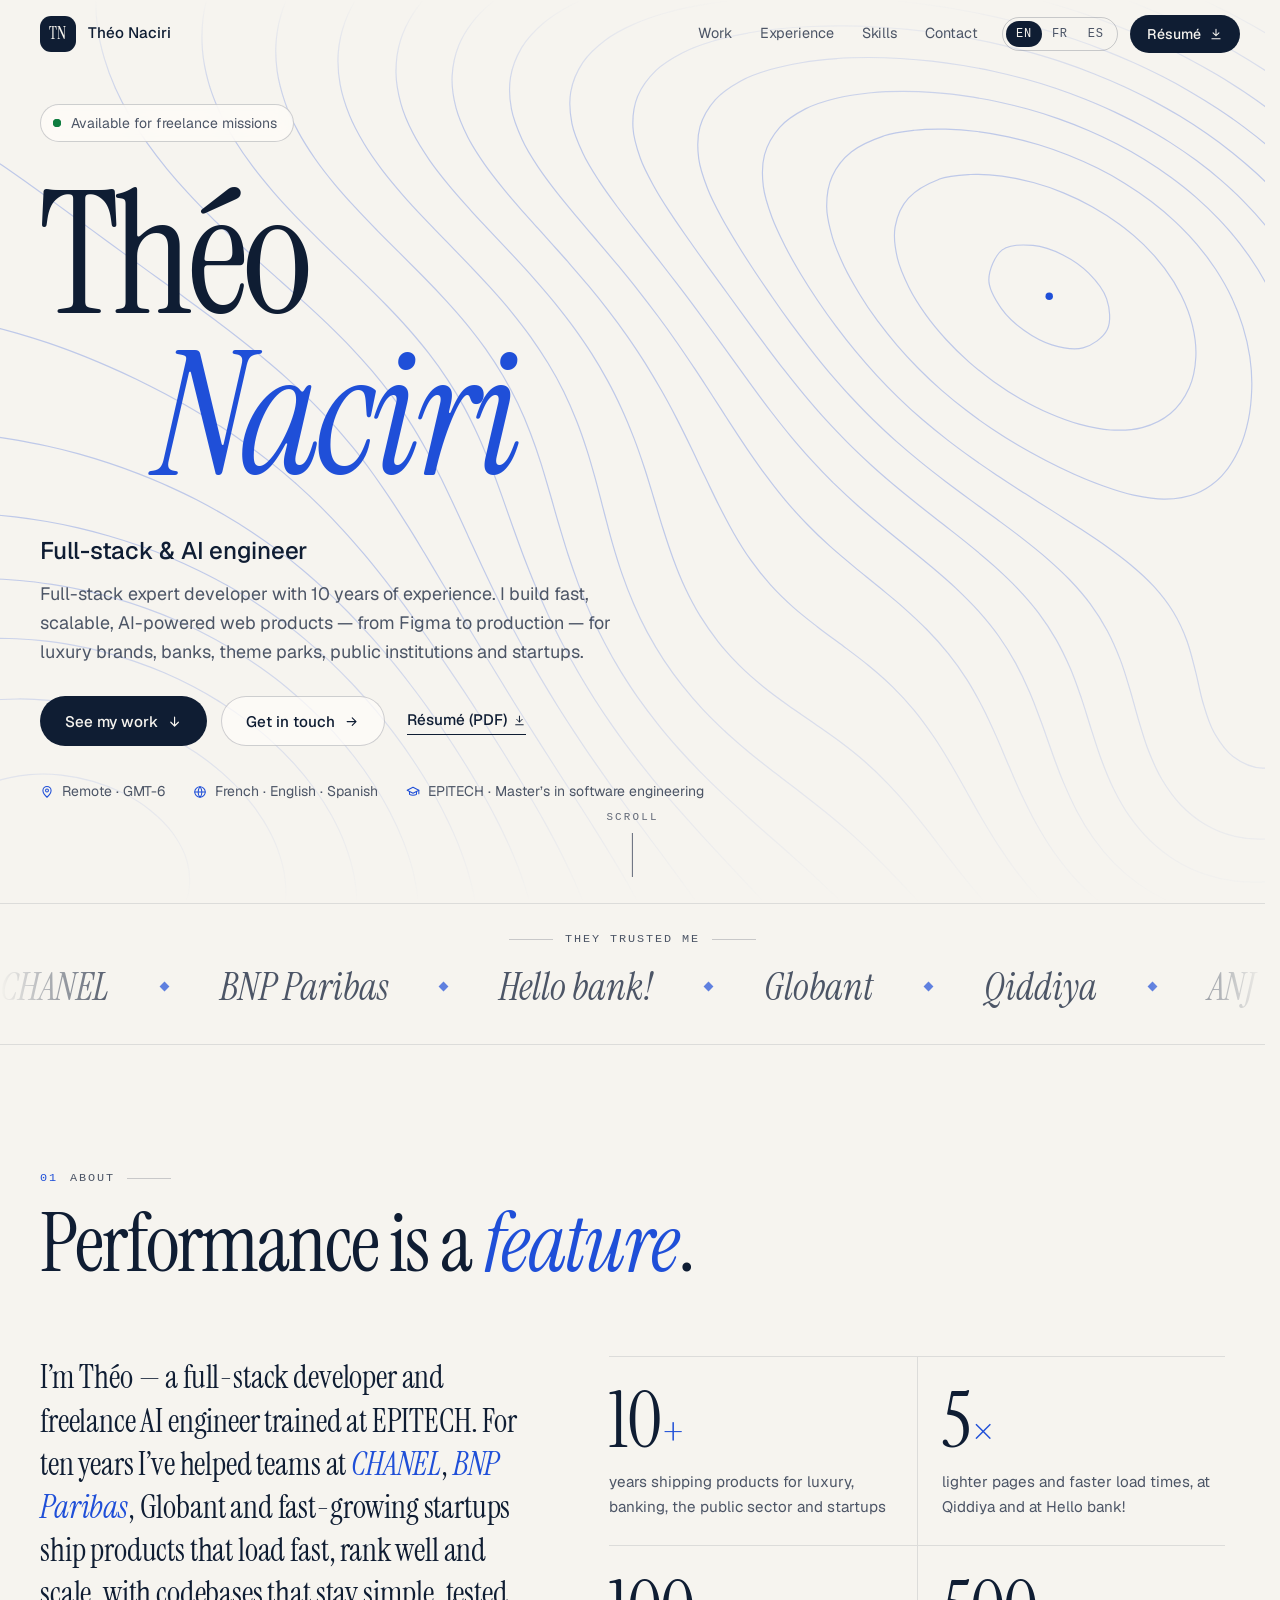
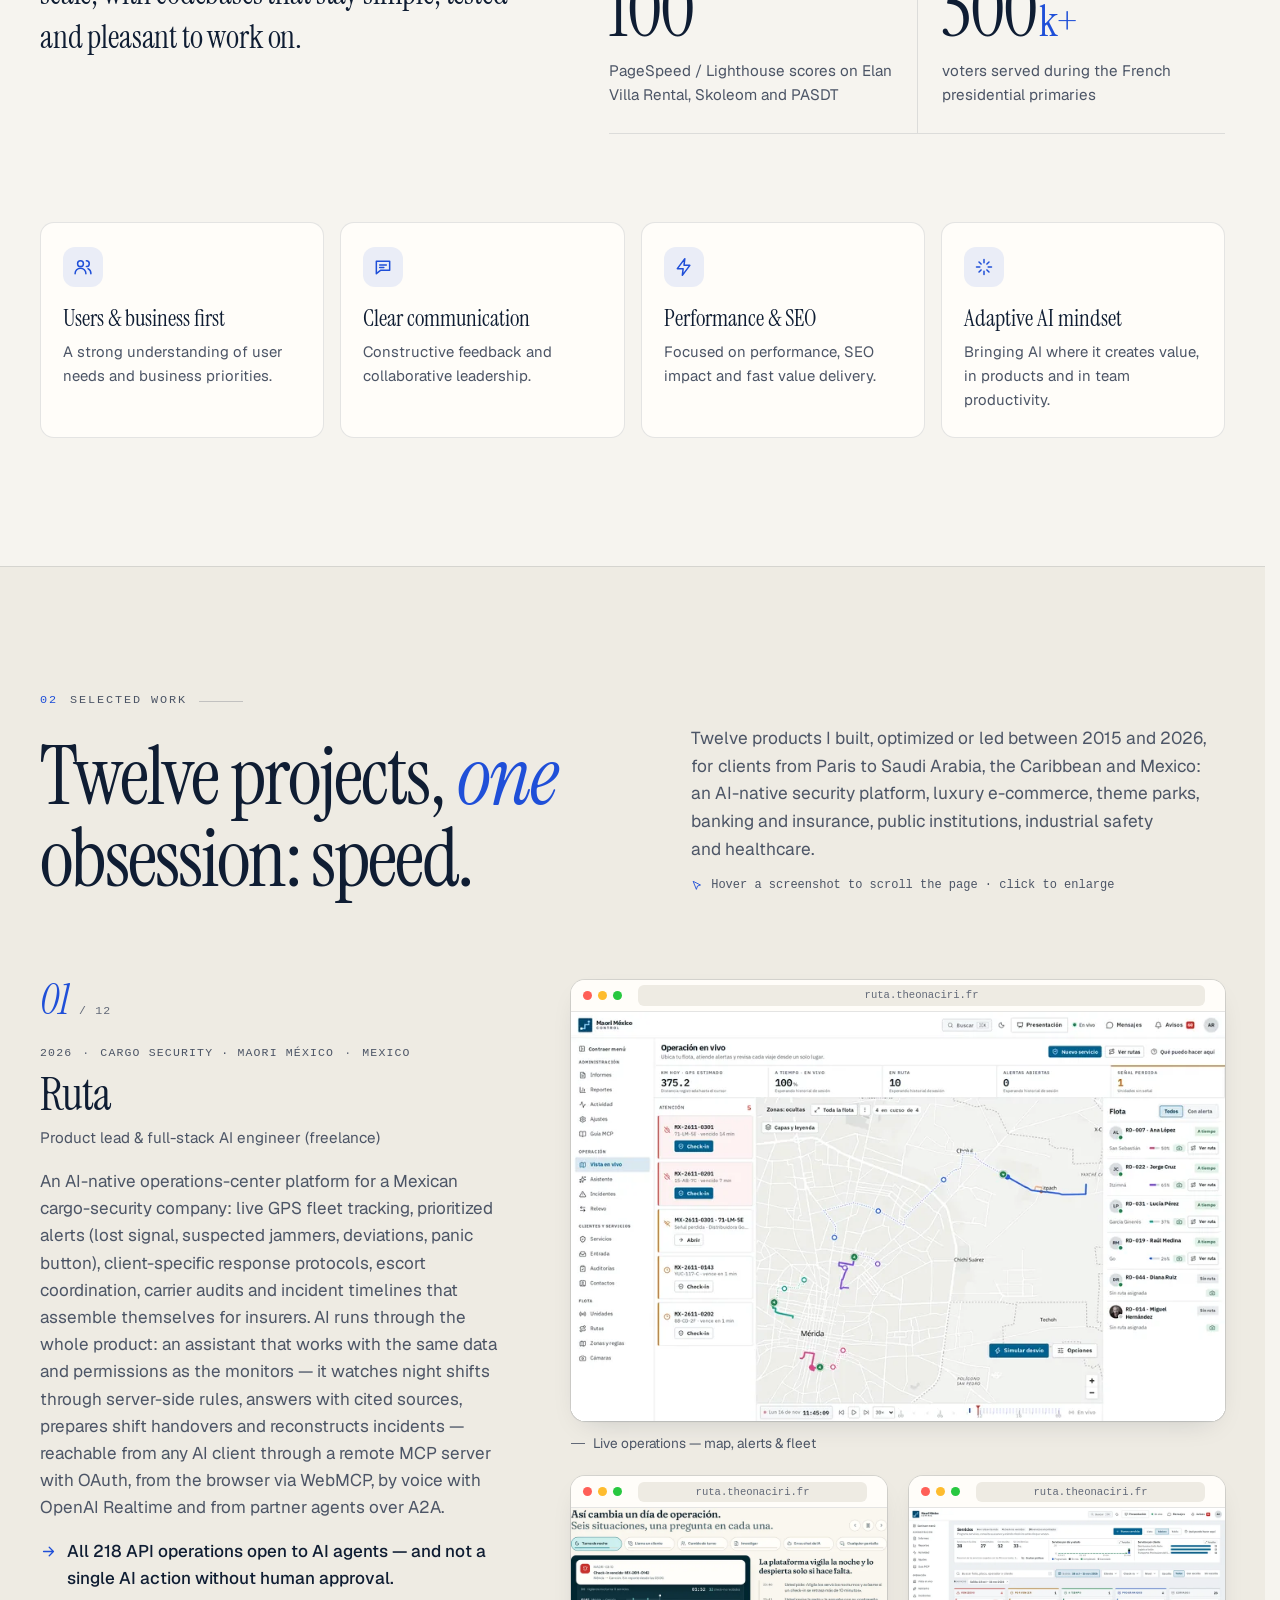
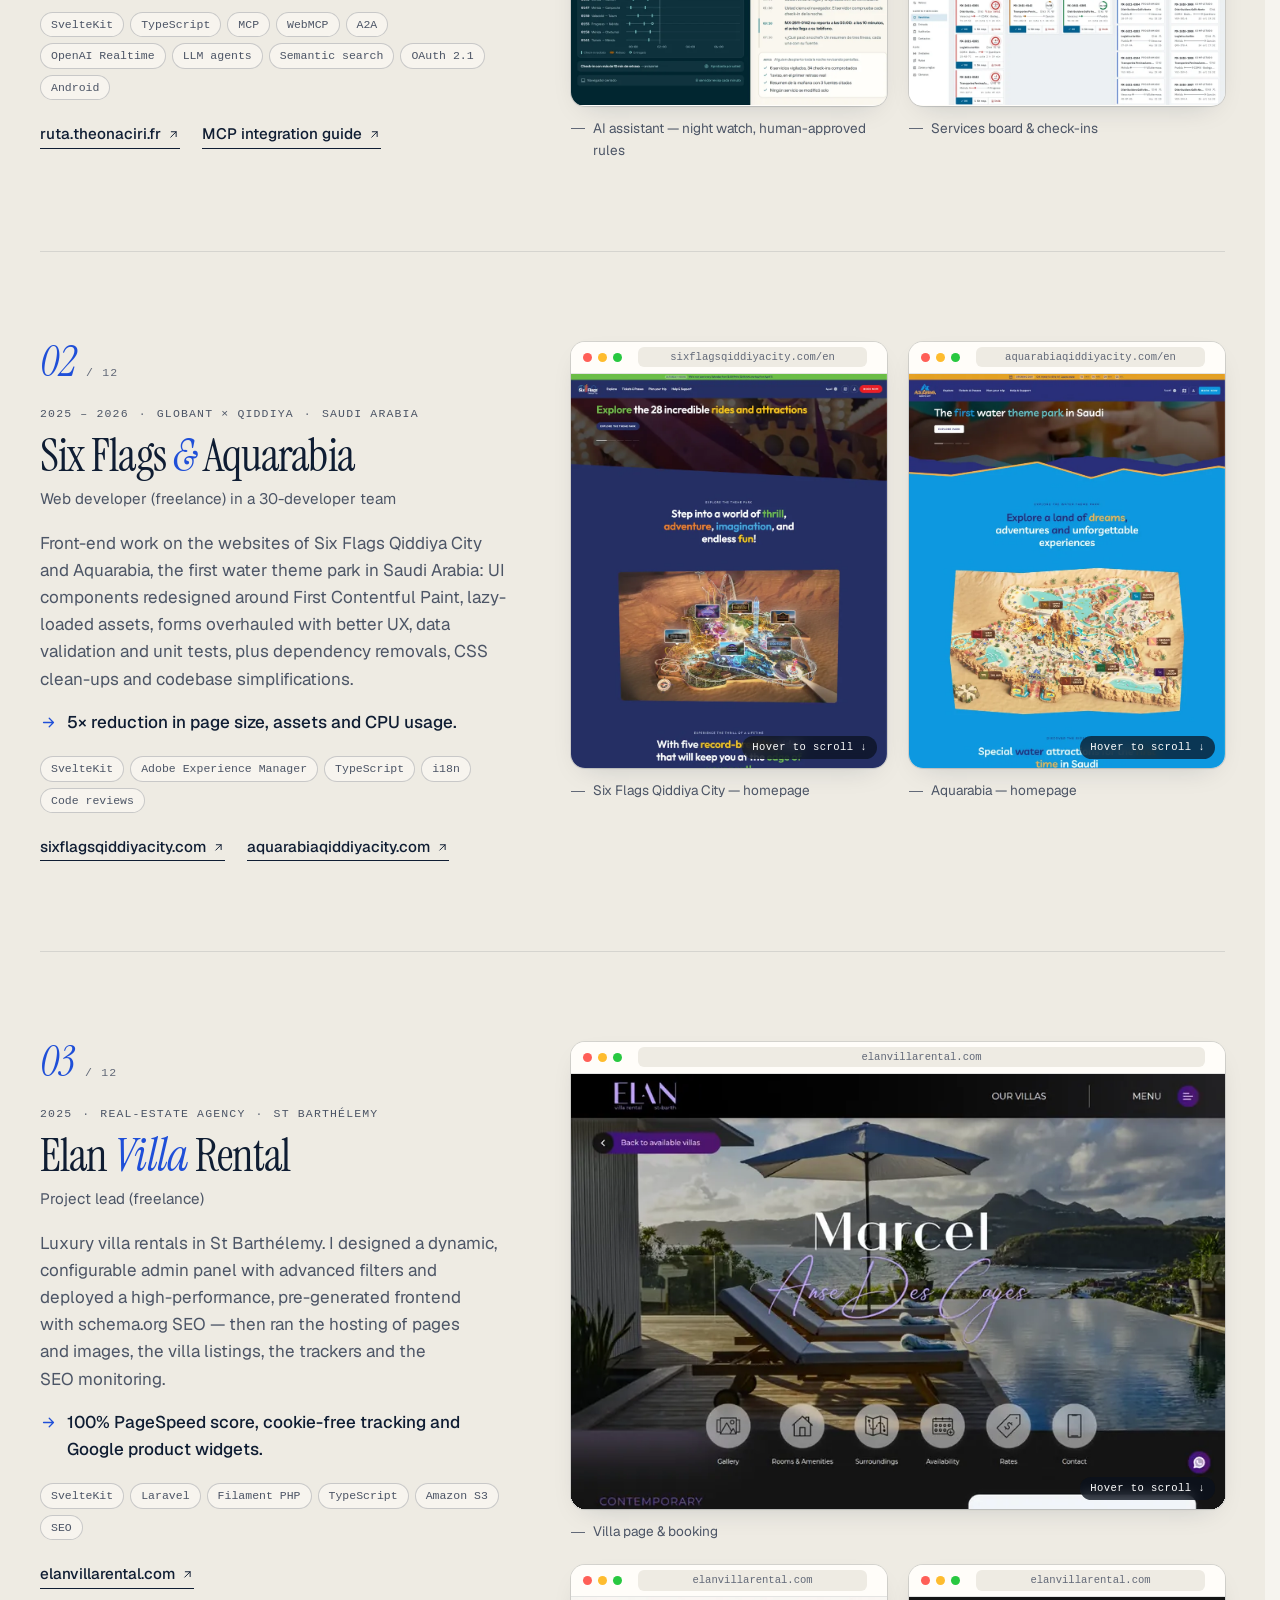
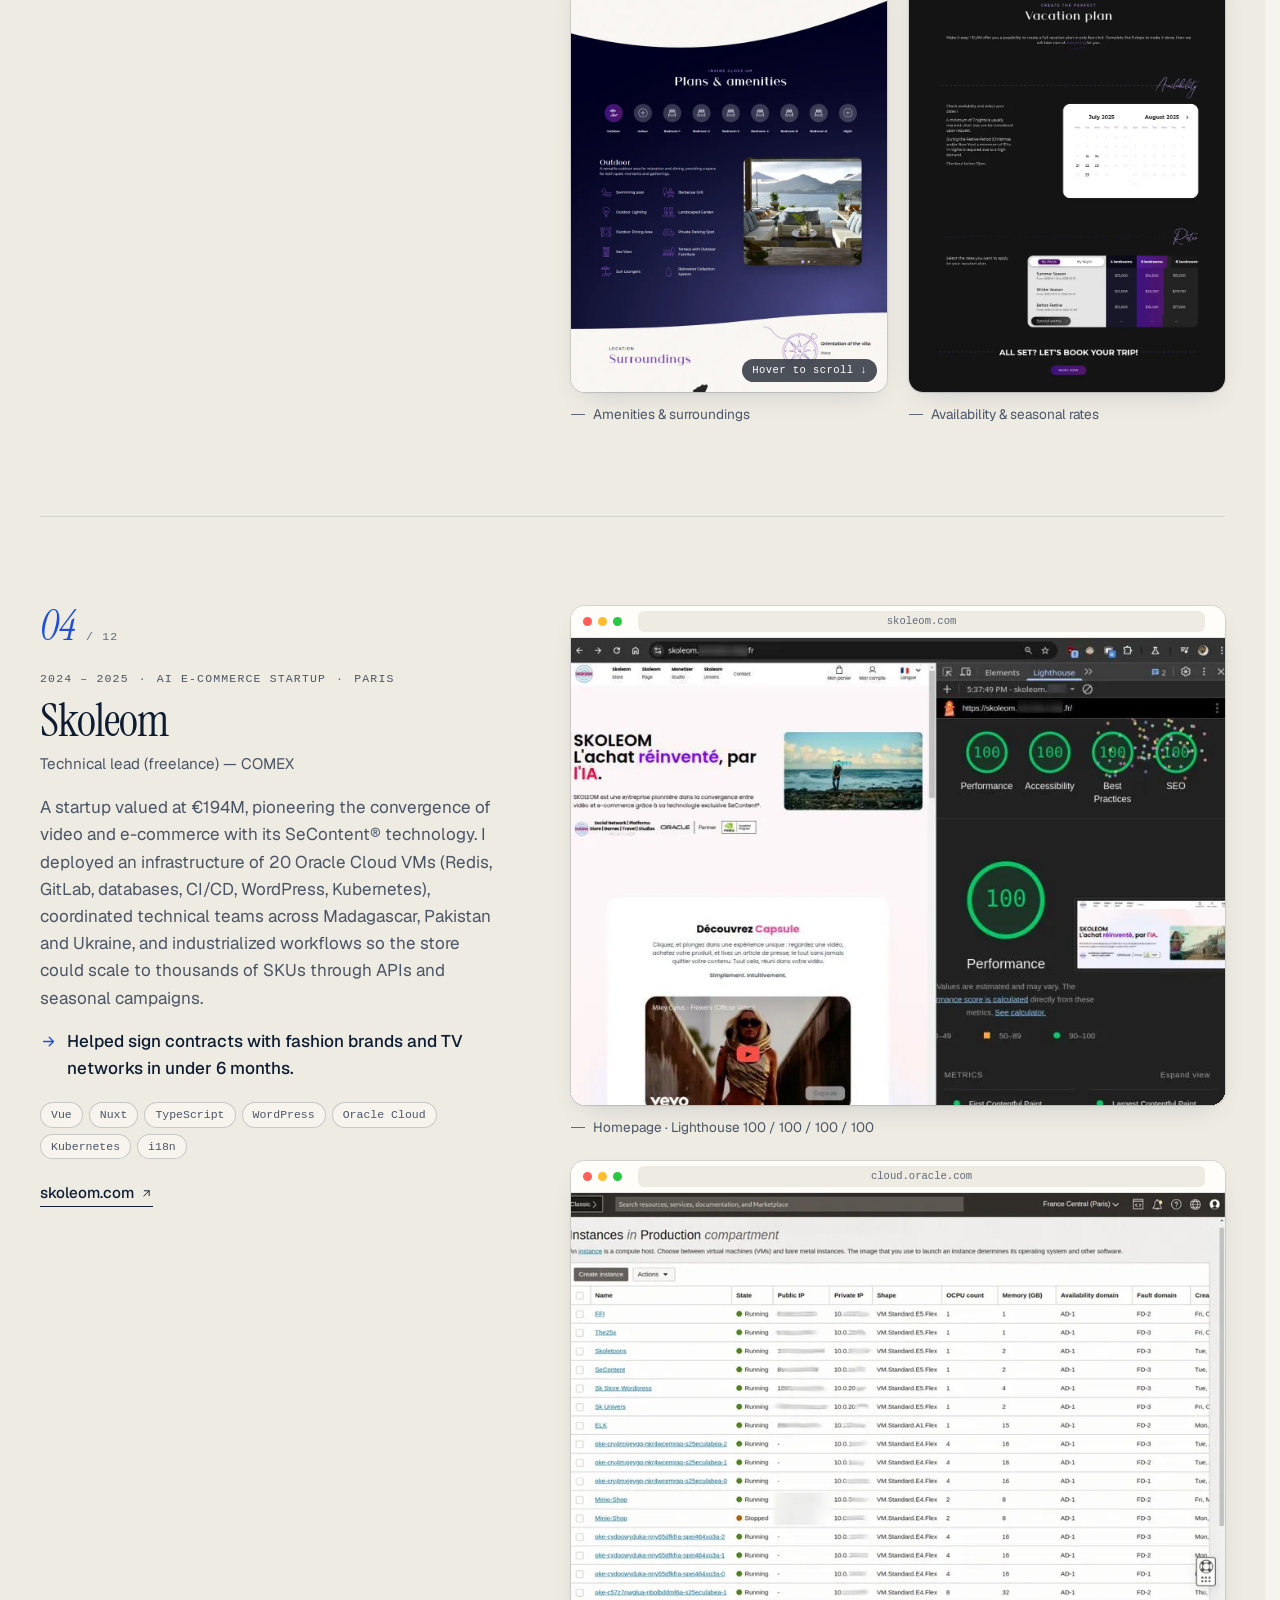
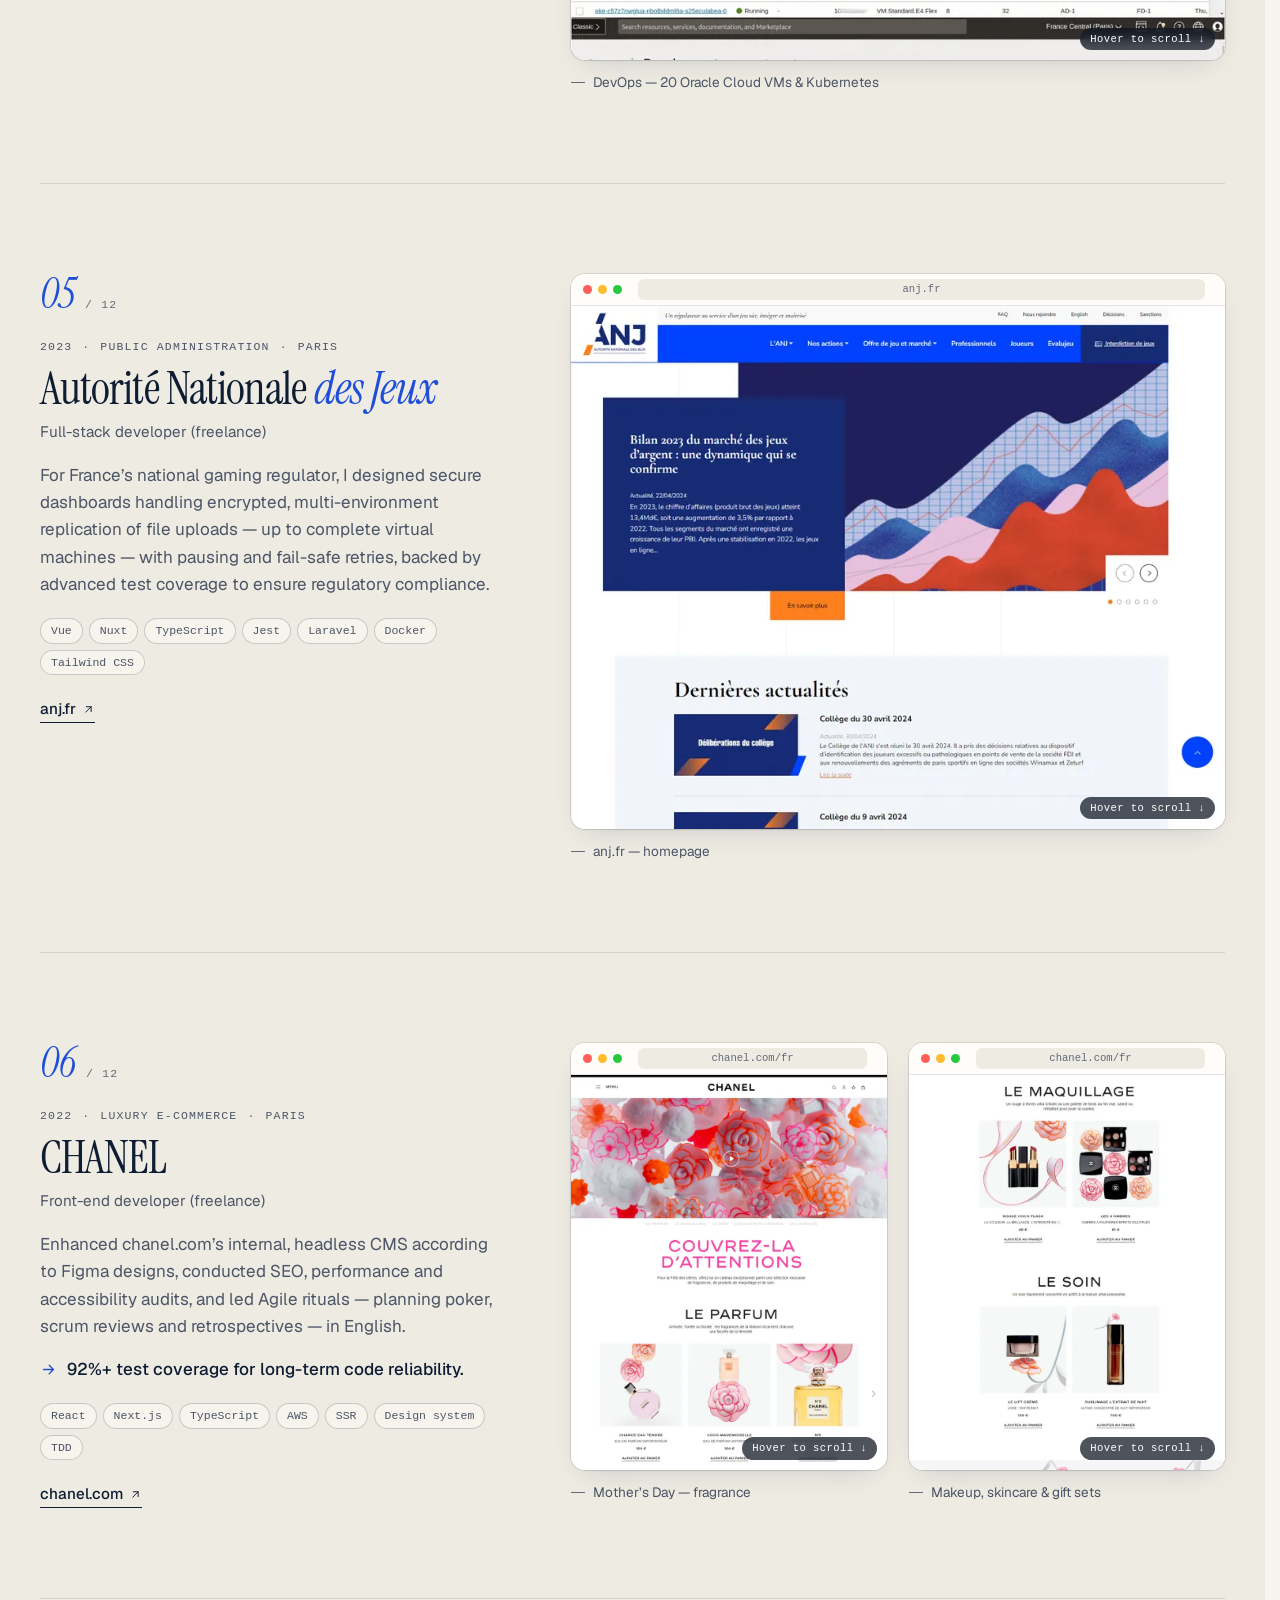
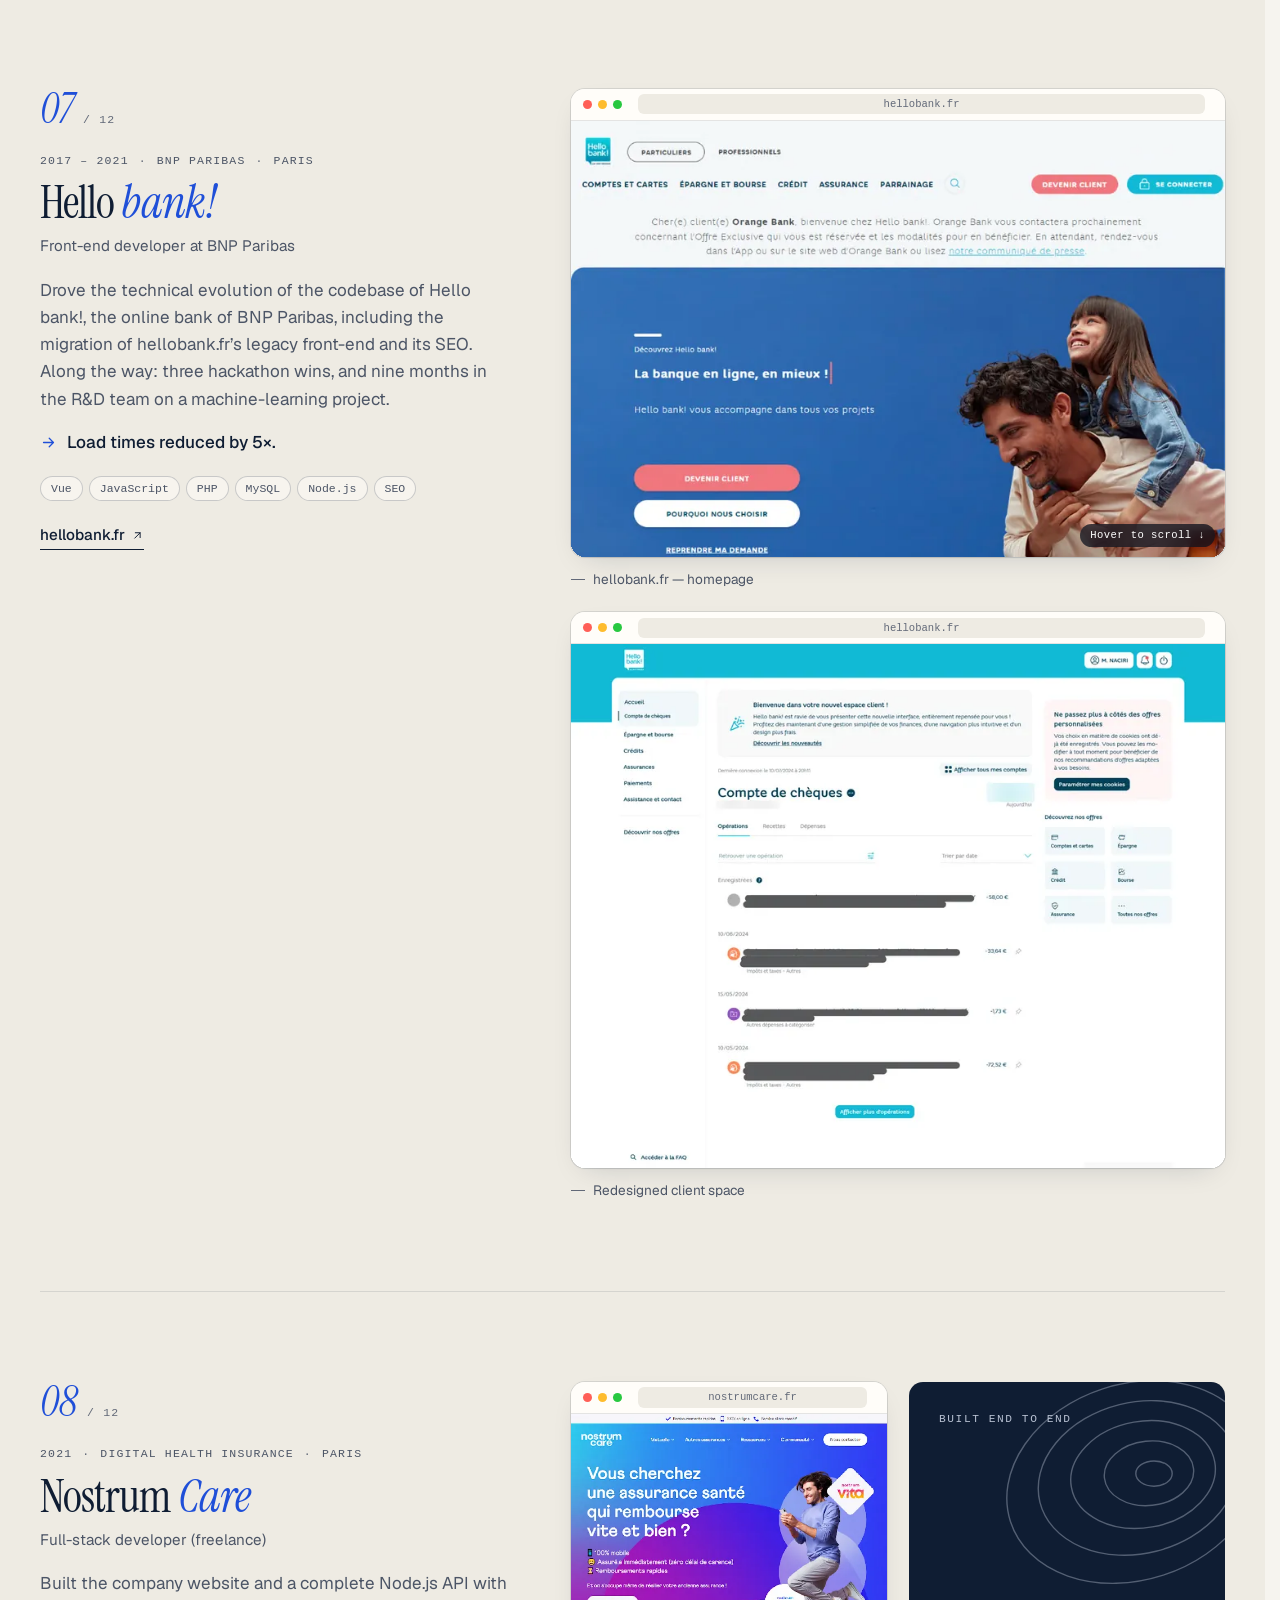
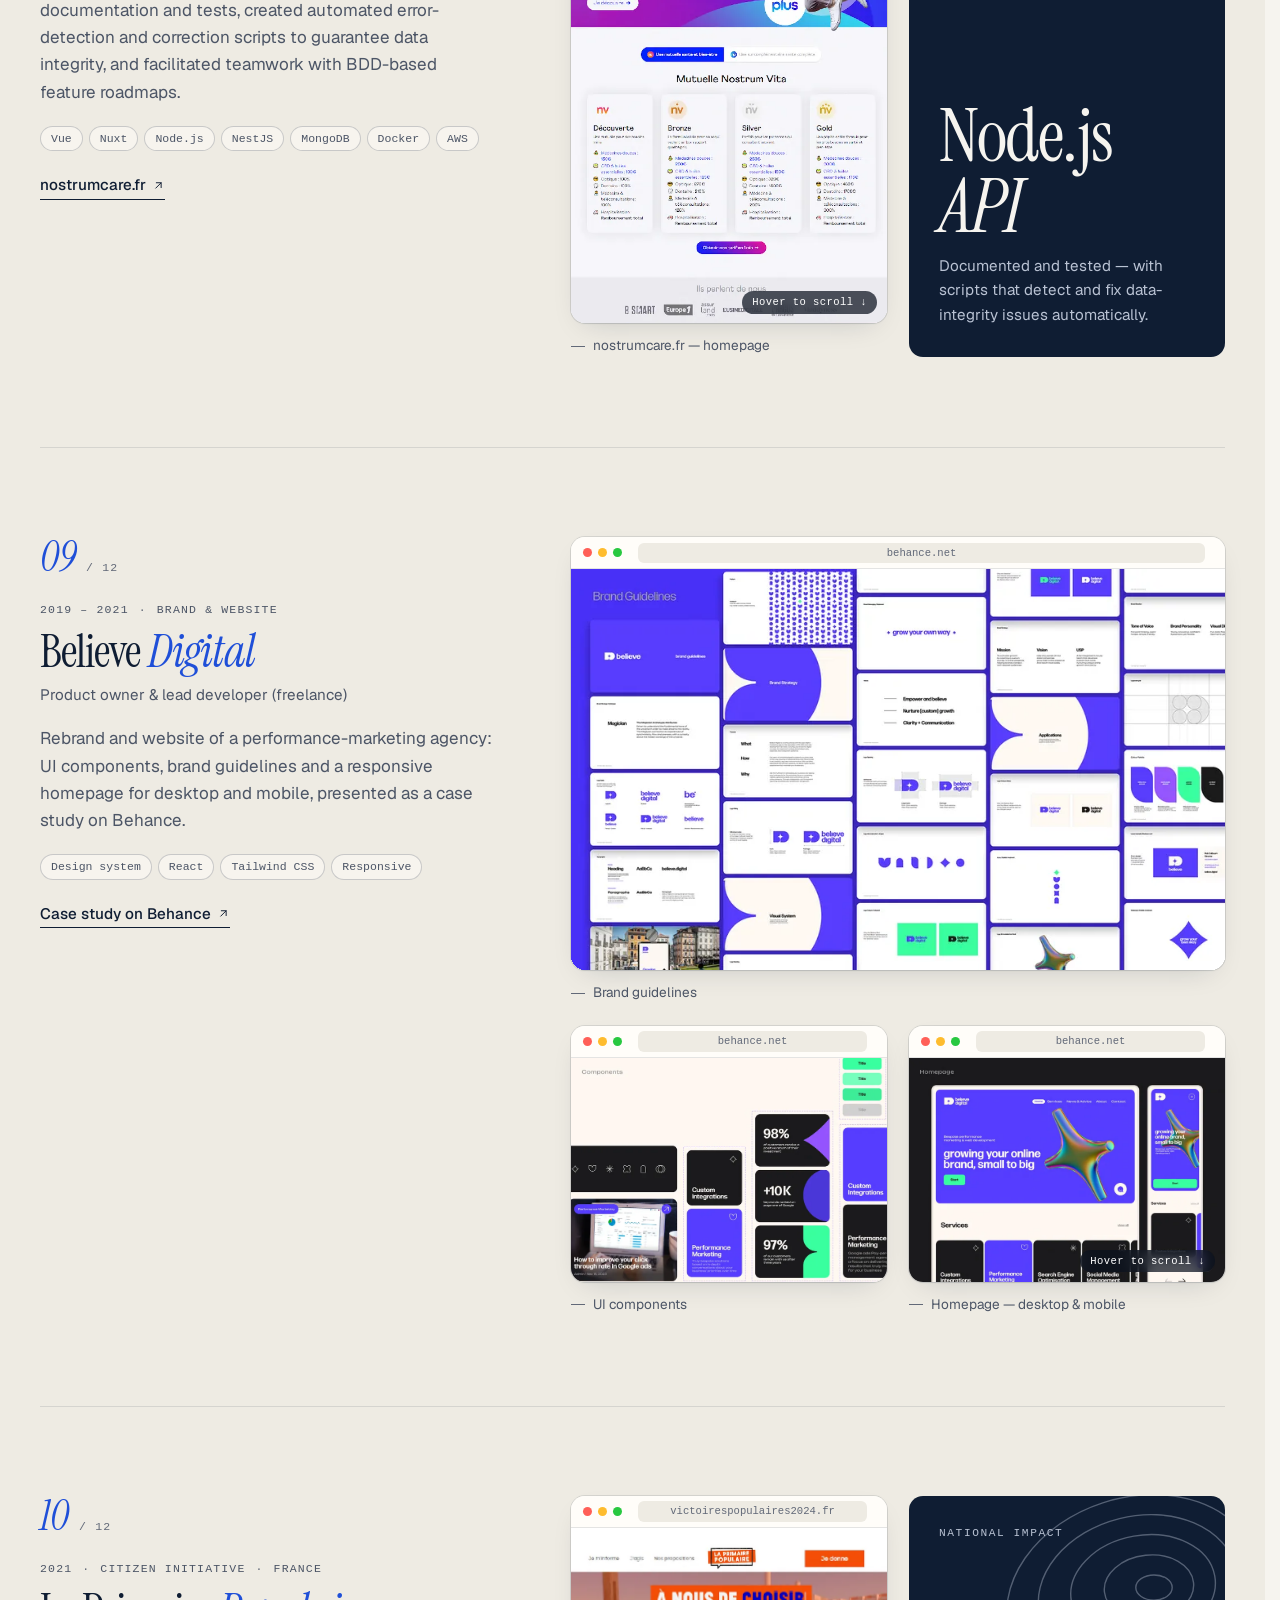
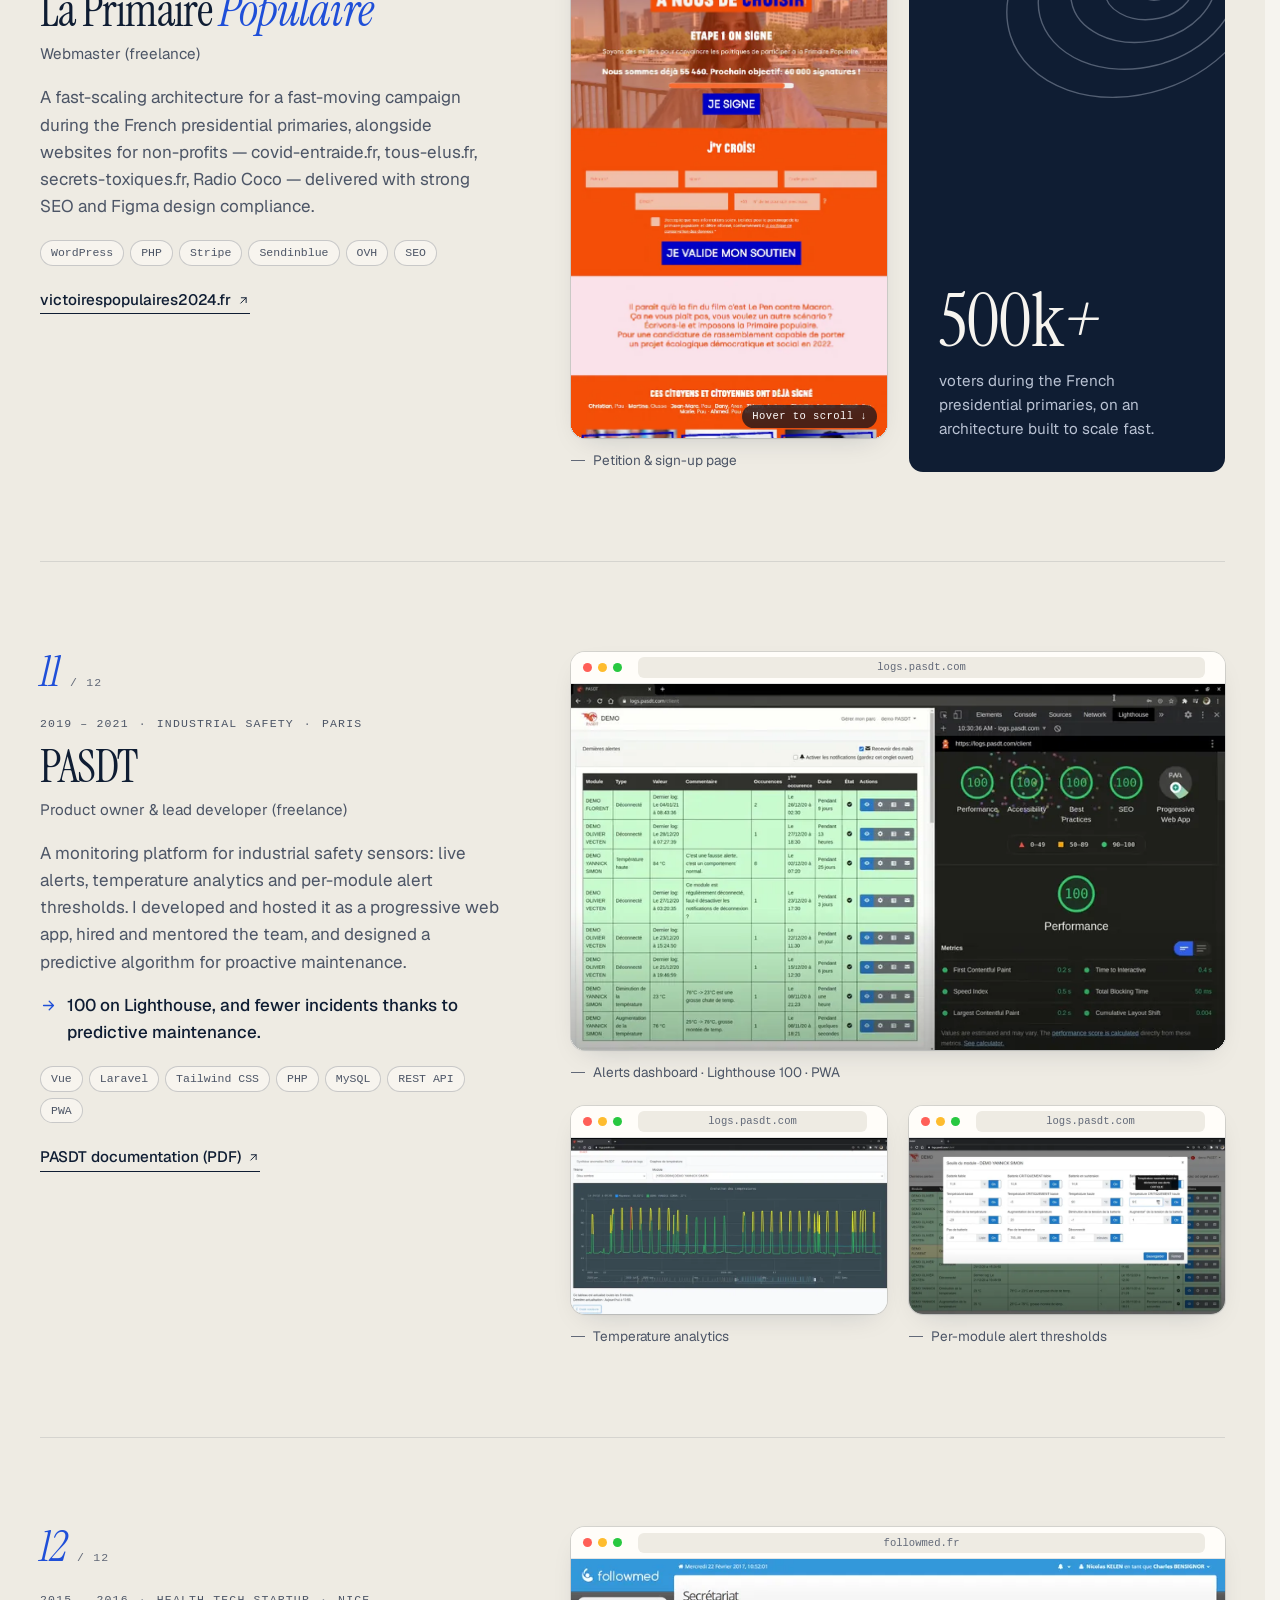
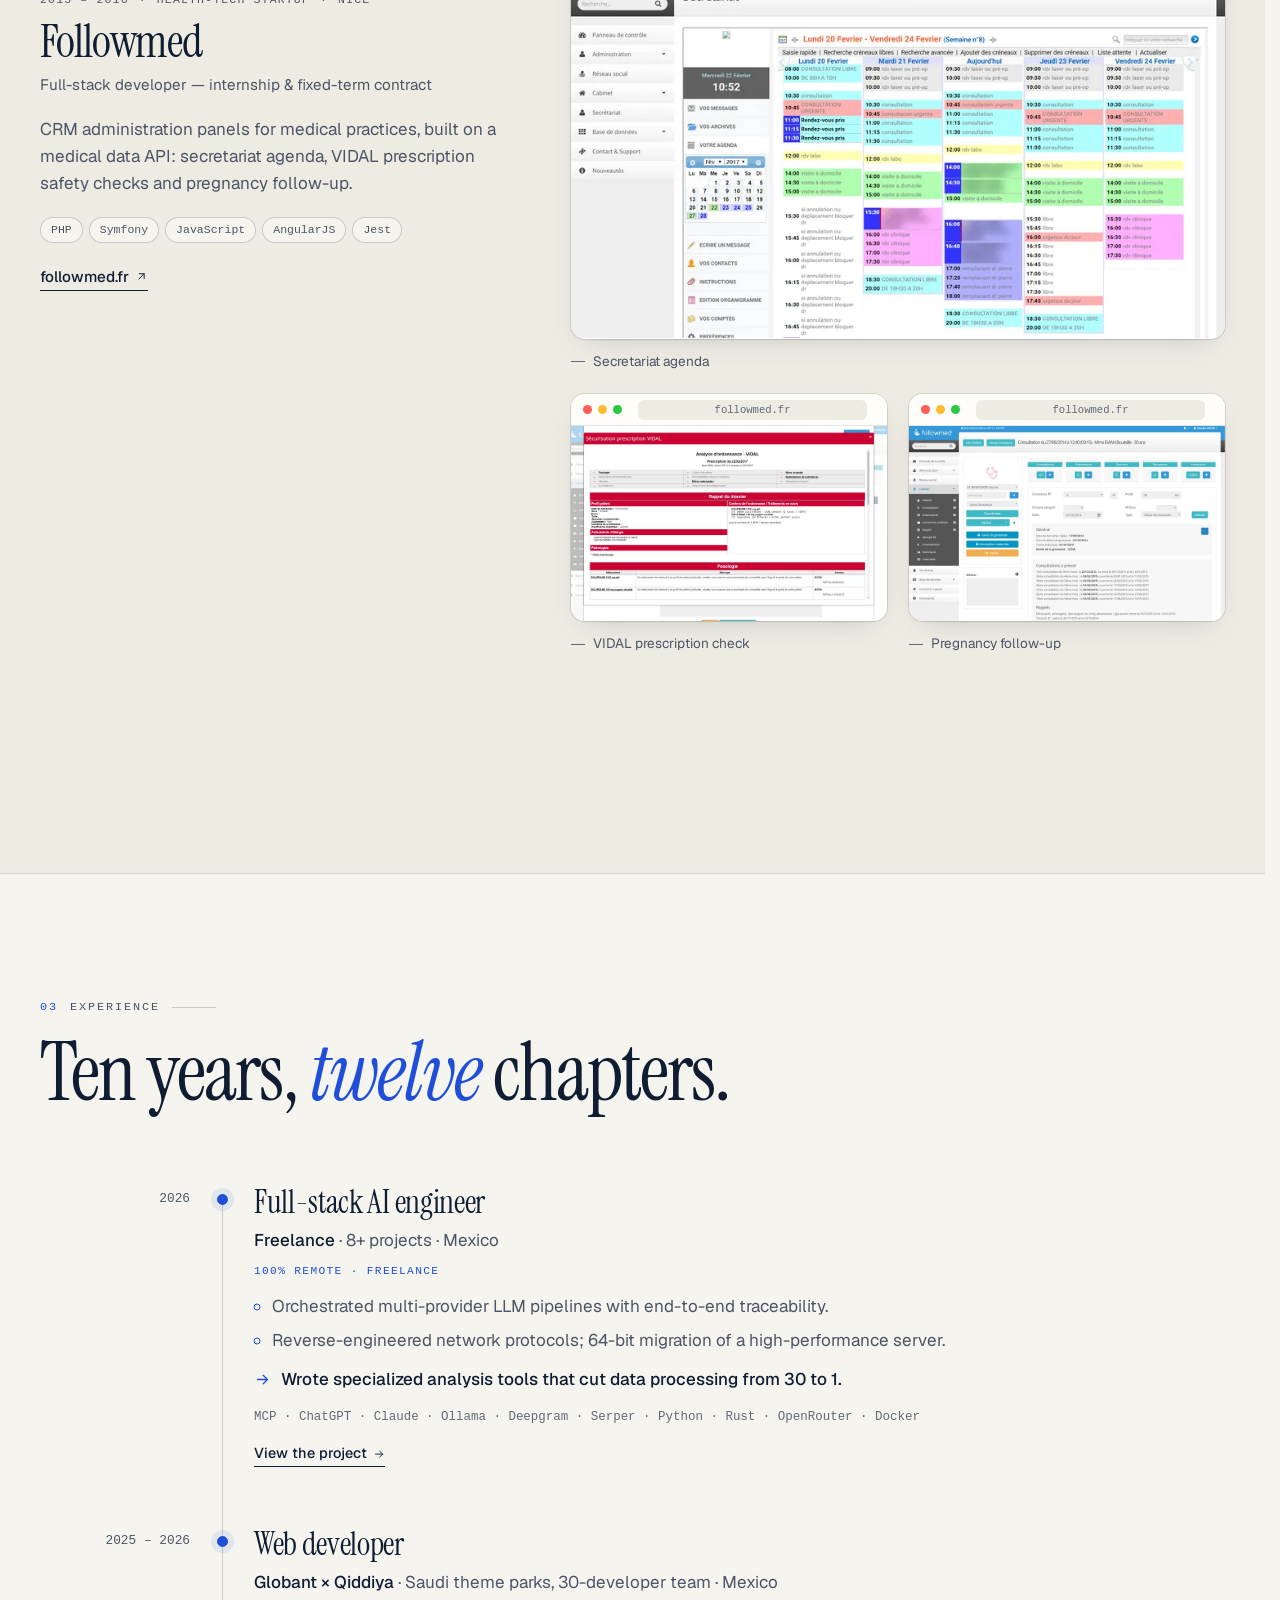
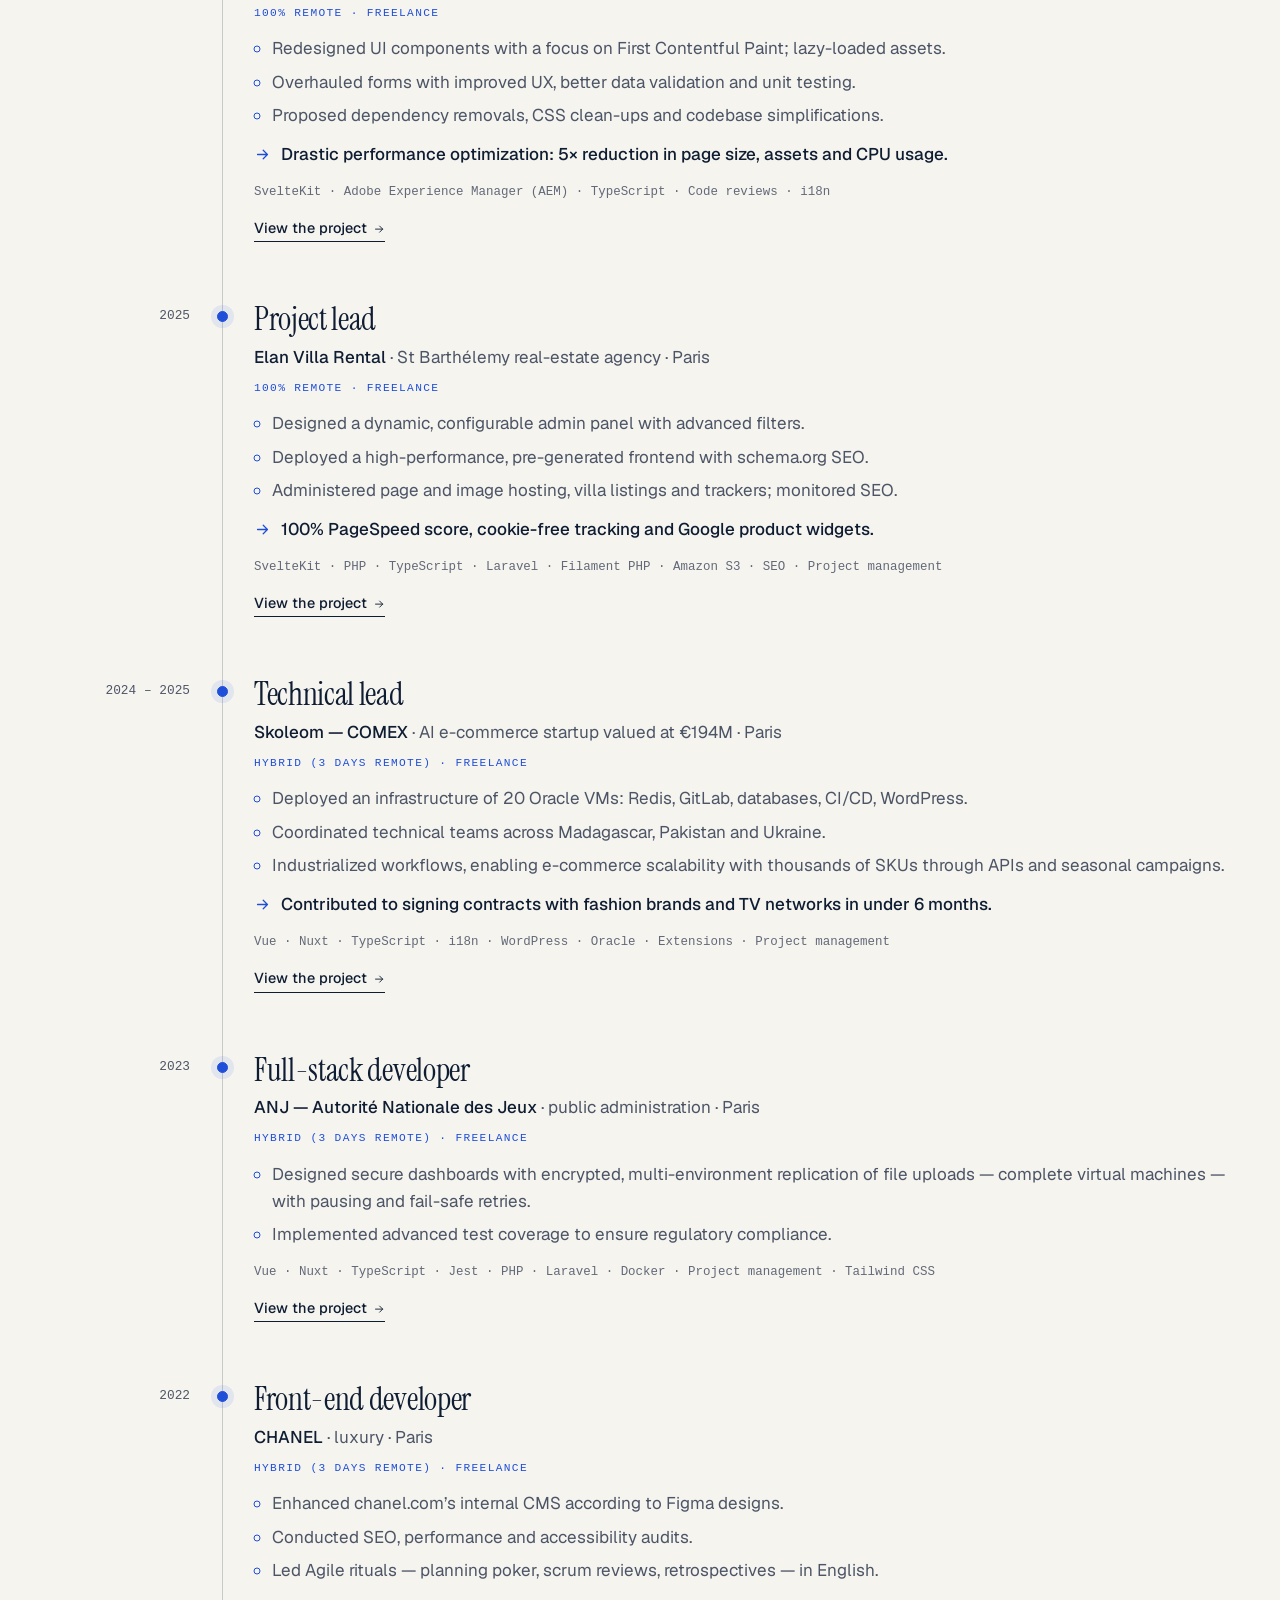
==== commit c07522de: "Add Spanish version and rewrite the portfolio lead - New /es/ page (full translation of the English " ====
--- a/public/index.html
+++ b/public/index.html
@@ -4,13 +4,13 @@
     <meta charset="utf-8">
     <meta name="viewport" content="width=device-width, initial-scale=1">
     <script>
-      /* Send French-speaking visitors to /fr/ — unless they picked English themselves. */
+      /* Send French- and Spanish-speaking visitors to /fr/ or /es/ — unless they picked English themselves. */
       (function (d, l) {
         d.documentElement.className += ' js';
         var pref, q;
         try {
           q = new URLSearchParams(l.search).get('lang');
-          if (q === 'en' || q === 'fr') localStorage.setItem('lang', q);
+          if (q === 'en' || q === 'fr' || q === 'es') localStorage.setItem('lang', q);
           pref = q || localStorage.getItem('lang');
         } catch (e) {}
         if (pref === 'en') return;
@@ -20,9 +20,10 @@
         var best;
         for (var i = 0; i < langs.length && !best; i++) {
           var code = String(langs[i]).slice(0, 2).toLowerCase();
-          if (code === 'fr' || code === 'en') best = code;
+          if (code === 'fr' || code === 'en' || code === 'es') best = code;
         }
-        if (pref === 'fr' || best === 'fr') l.replace('fr/' + (l.protocol === 'file:' ? 'index.html' : '') + l.hash);
+        var target = pref === 'fr' || pref === 'es' ? pref : best;
+        if (target === 'fr' || target === 'es') l.replace(target + '/' + (l.protocol === 'file:' ? 'index.html' : '') + l.hash);
       })(document, location);
     </script>
     <title>Théo Naciri — Full-stack &amp; AI Engineer · Freelance</title>
@@ -31,6 +32,7 @@
     <link rel="canonical" href="https://theonaciri.fr/">
     <link rel="alternate" hreflang="en" href="https://theonaciri.fr/">
     <link rel="alternate" hreflang="fr" href="https://theonaciri.fr/fr/">
+    <link rel="alternate" hreflang="es" href="https://theonaciri.fr/es/">
     <link rel="alternate" hreflang="x-default" href="https://theonaciri.fr/">
 
     <meta property="og:type" content="profile">
@@ -44,6 +46,7 @@
     <meta property="og:image:alt" content="Théo Naciri — Full-stack &amp; AI Engineer">
     <meta property="og:locale" content="en_US">
     <meta property="og:locale:alternate" content="fr_FR">
+    <meta property="og:locale:alternate" content="es_ES">
     <meta property="profile:first_name" content="Théo">
     <meta property="profile:last_name" content="Naciri">
     <meta name="twitter:card" content="summary_large_image">
@@ -131,6 +134,7 @@
           <div class="lang" role="group" aria-label="Language">
             <a href="./" lang="en" hreflang="en" aria-current="true" data-lang-switch="en">EN</a>
             <a href="fr/" lang="fr" hreflang="fr" data-lang-switch="fr">FR</a>
+            <a href="es/" lang="es" hreflang="es" data-lang-switch="es">ES</a>
           </div>
           <a class="btn btn--primary btn--sm" href="assets/cv/Theo-Naciri-Resume-EN.pdf" target="_blank" rel="noopener" type="application/pdf">
             Résumé <svg class="i i--down" aria-hidden="true"><use href="#i-download"/></svg>
@@ -301,7 +305,7 @@
             <p class="eyebrow"><b>02</b> Selected work</p>
             <h2 class="section-title" id="work-title">Twelve projects, <em>one</em> obsession: speed.</h2>
             <div>
-              <p class="section-lead">From my portfolio: products I built, optimized or led, from luxury e-commerce to theme parks, banking, public institutions and healthcare.</p>
+              <p class="section-lead">Twelve products I built, optimized or led between 2015 and 2026, for clients from Paris to Saudi Arabia, the Caribbean and Mexico: an AI-native security platform, luxury e-commerce, theme parks, banking and insurance, public institutions, industrial safety and healthcare.</p>
               <p class="hint">
                 <svg class="i" aria-hidden="true"><use href="#i-cursor"/></svg>
                 <span class="hint__hover">Hover a screenshot to scroll the page · click to enlarge</span>
@@ -1108,7 +1112,7 @@
       <div class="wrap site-footer__inner">
         <p>© <span data-year>2026</span> Théo Naciri</p>
         <p>Handcrafted static HTML — no cookies, no trackers.</p>
-        <p><a href="fr/" lang="fr" hreflang="fr" data-lang-switch="fr">Lire en français</a></p>
+        <p><a href="fr/" lang="fr" hreflang="fr" data-lang-switch="fr">Lire en français</a> · <a href="es/" lang="es" hreflang="es" data-lang-switch="es">Leer en español</a></p>
       </div>
     </footer>
 
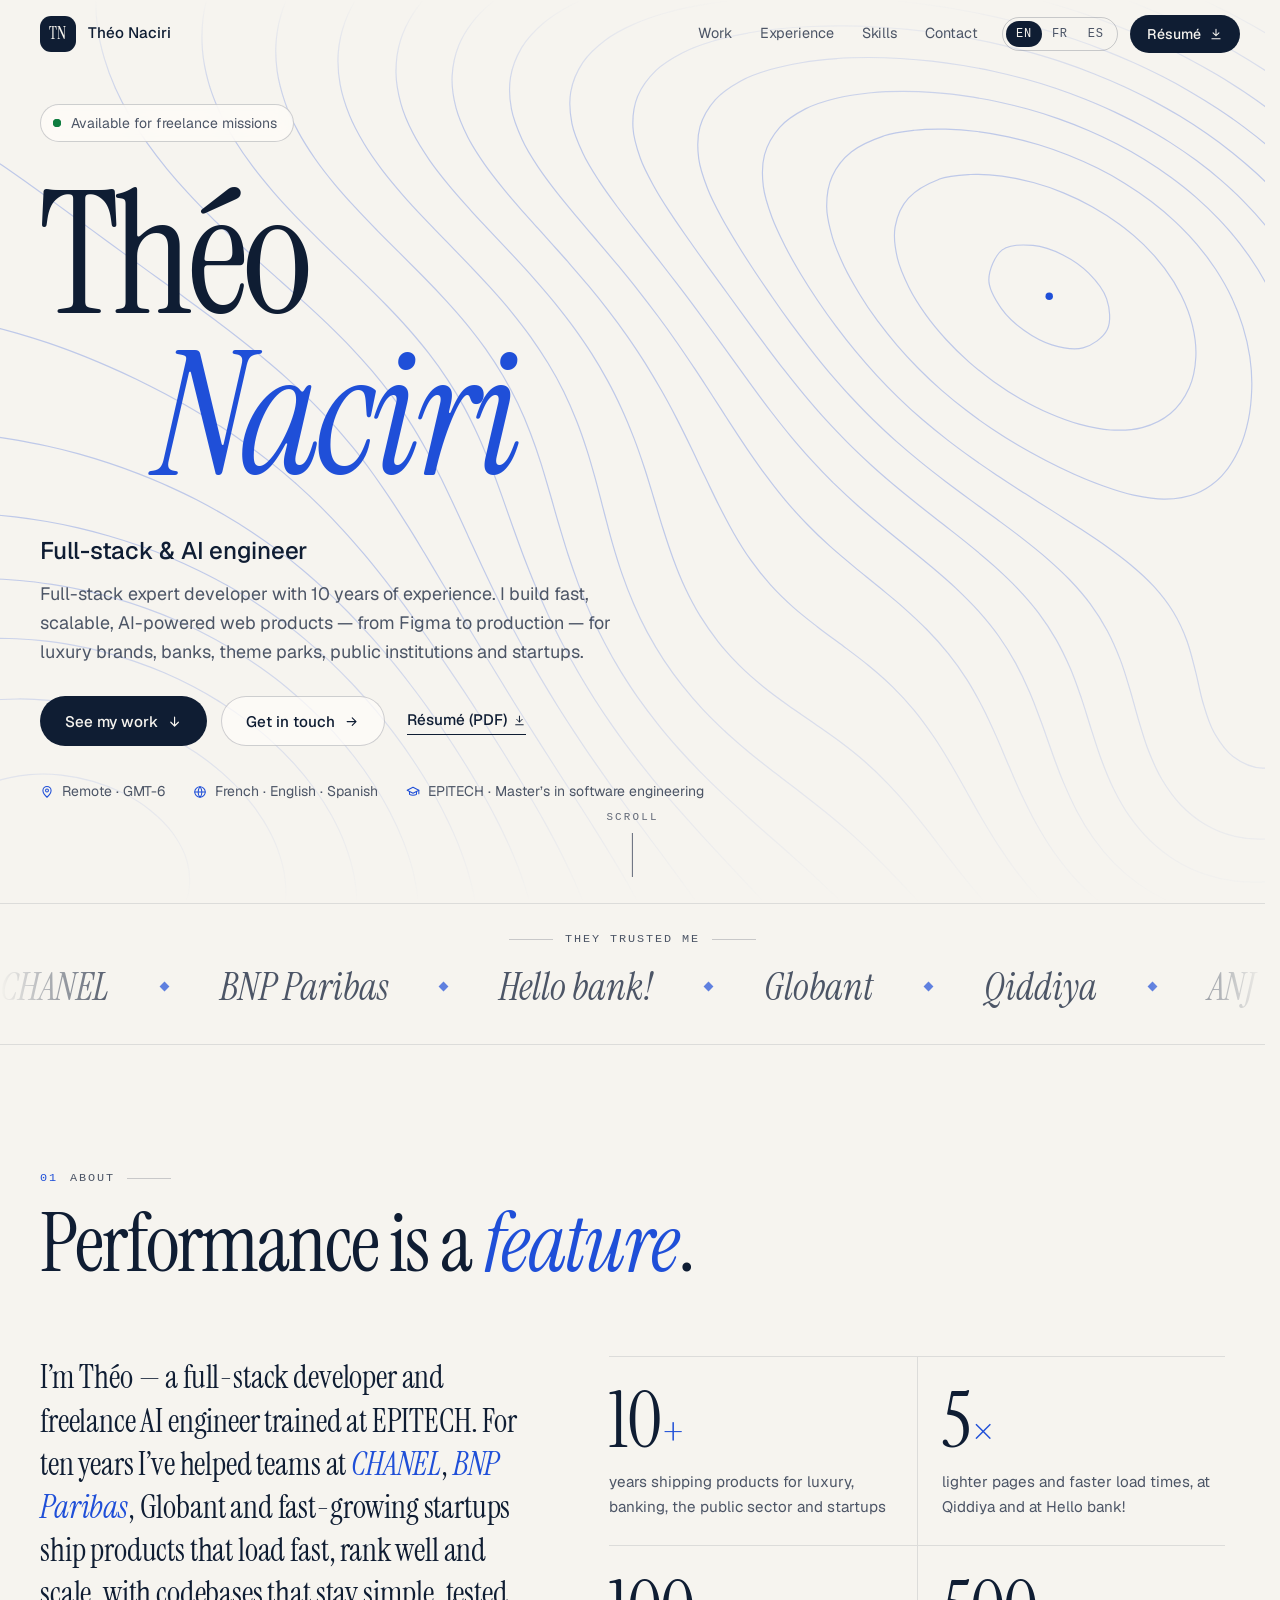
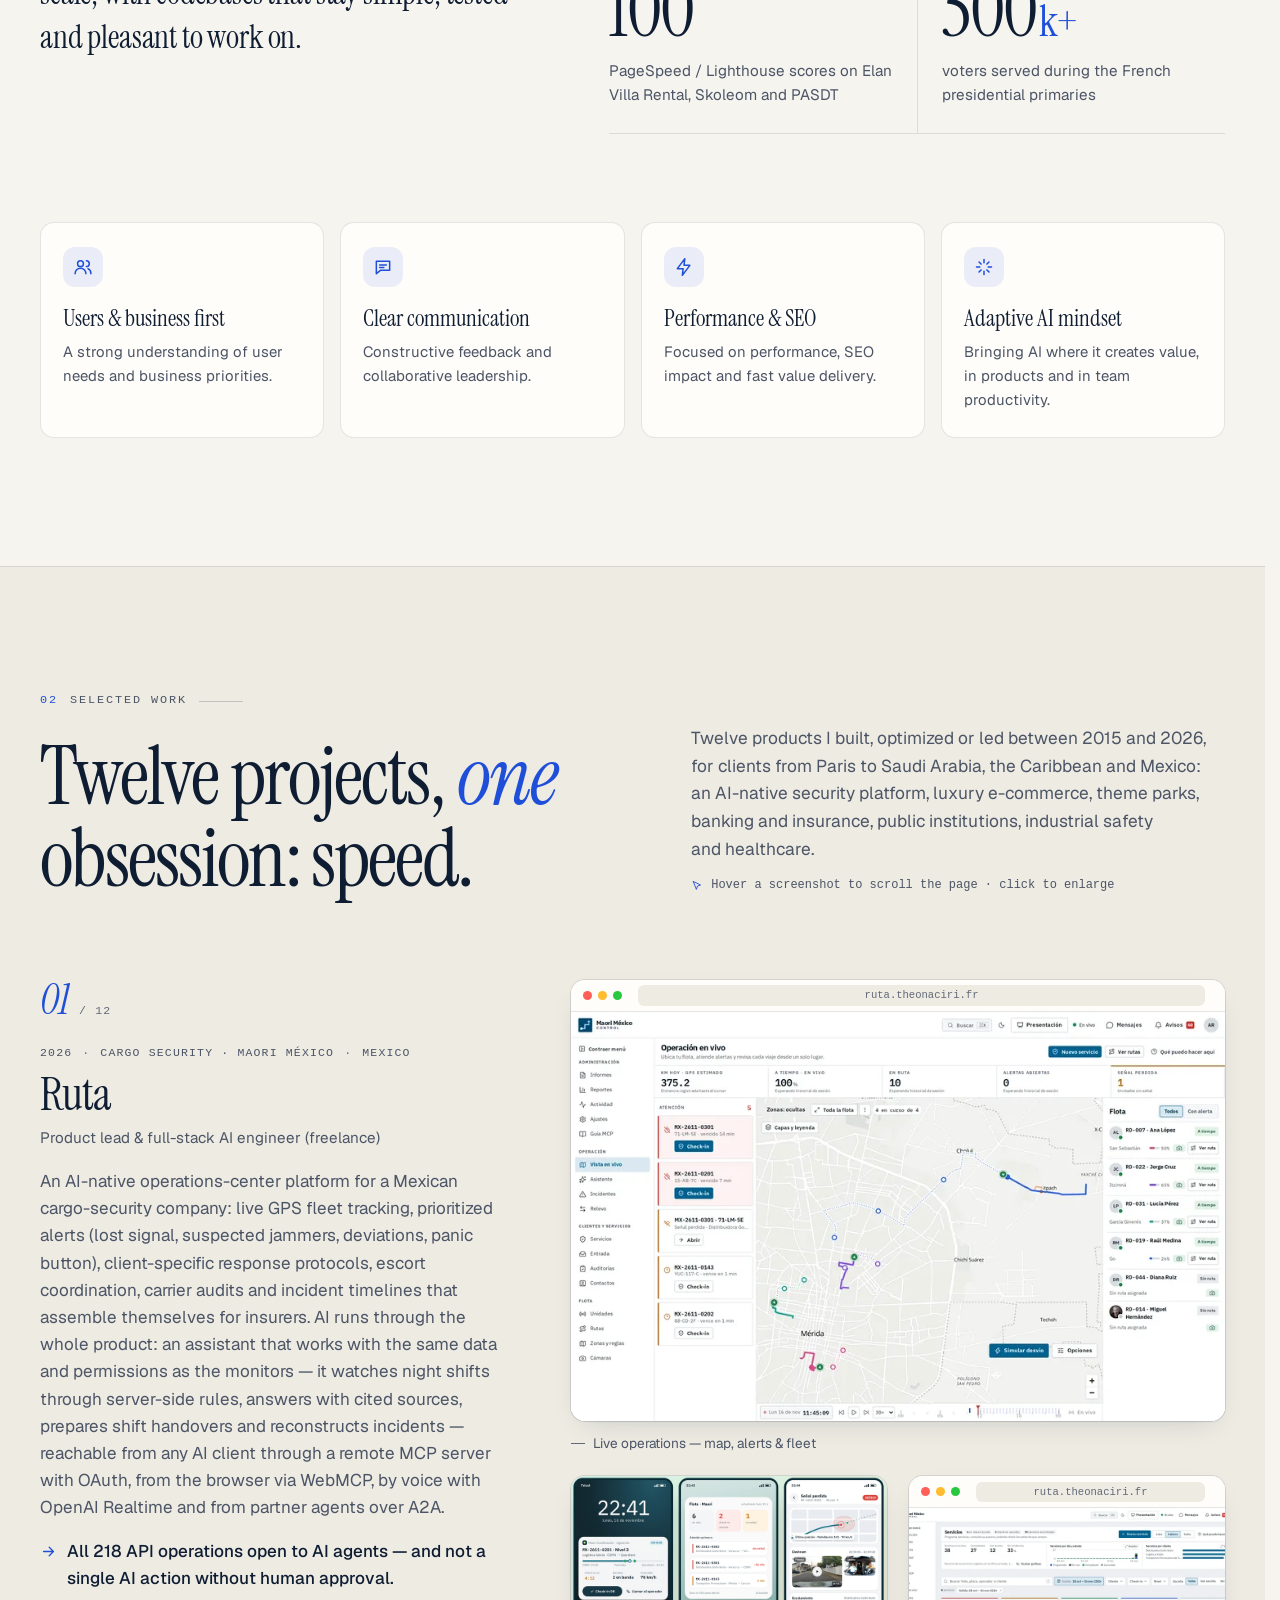
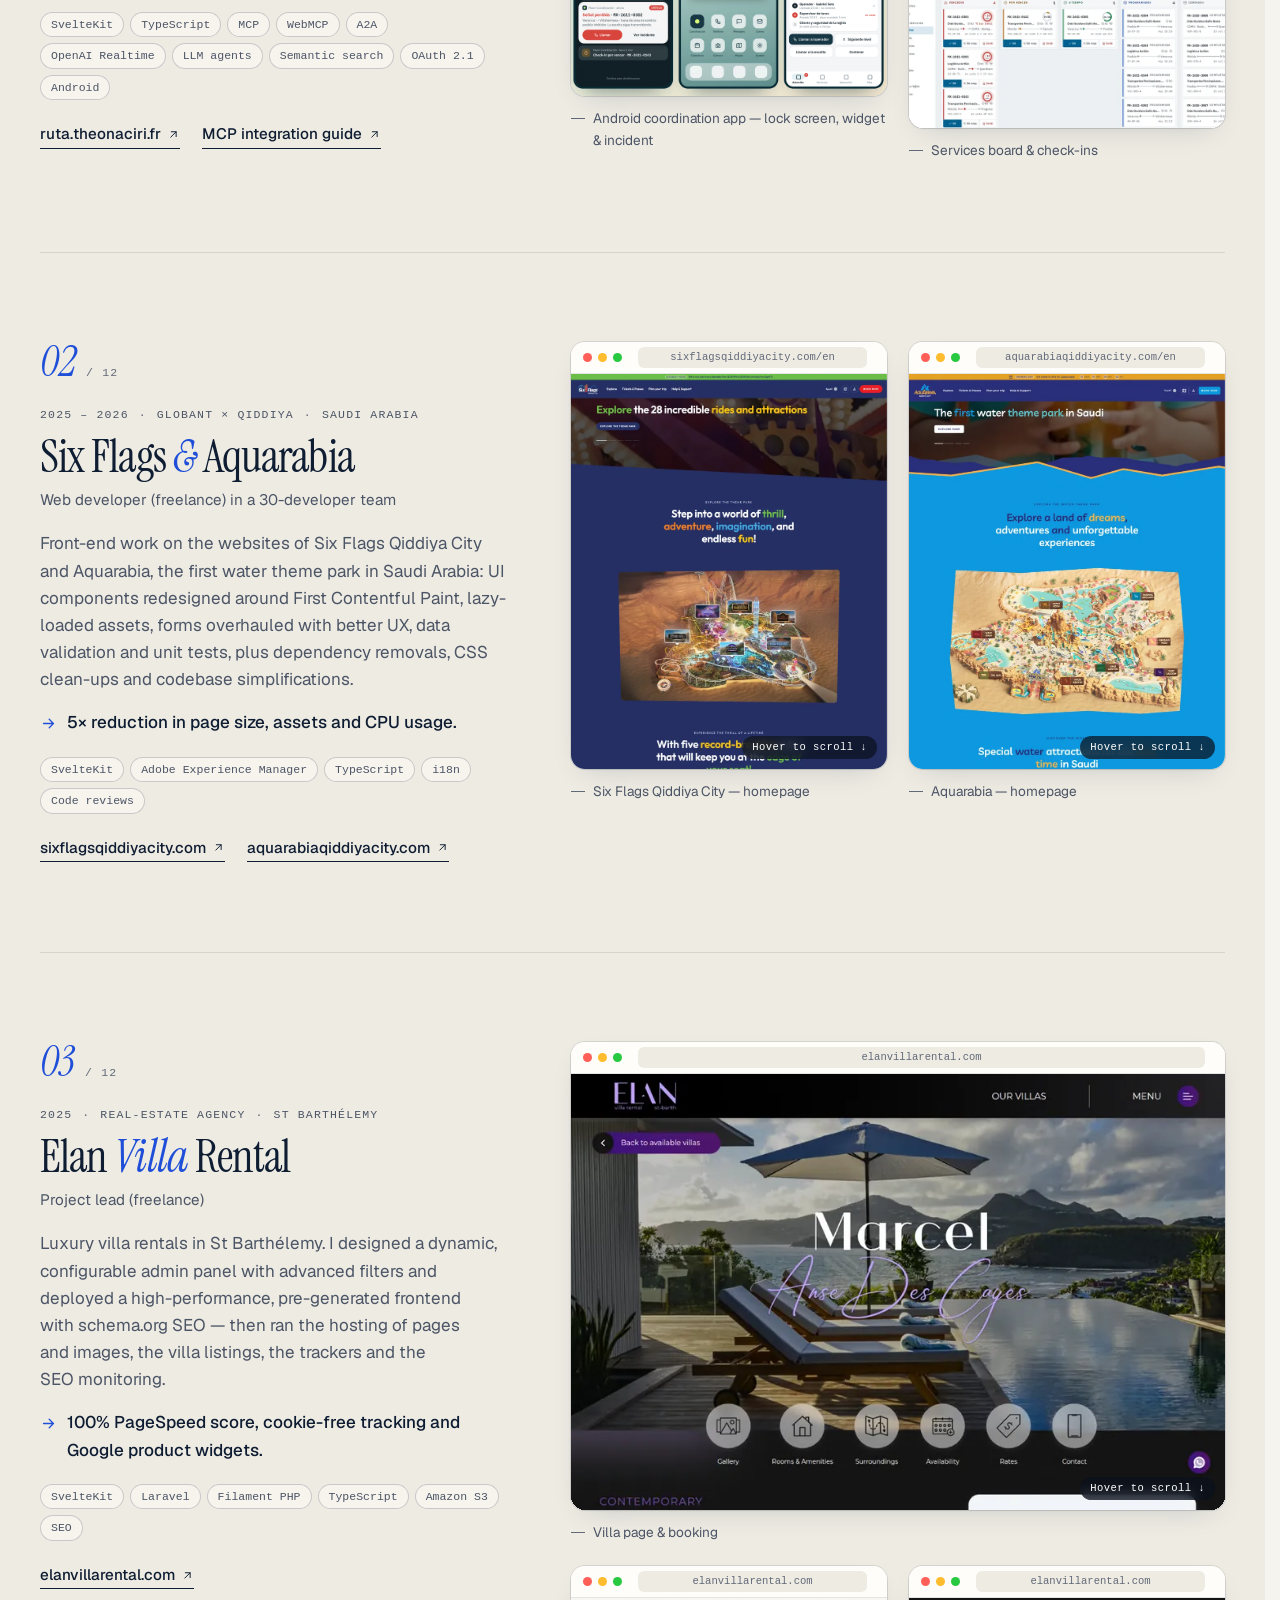
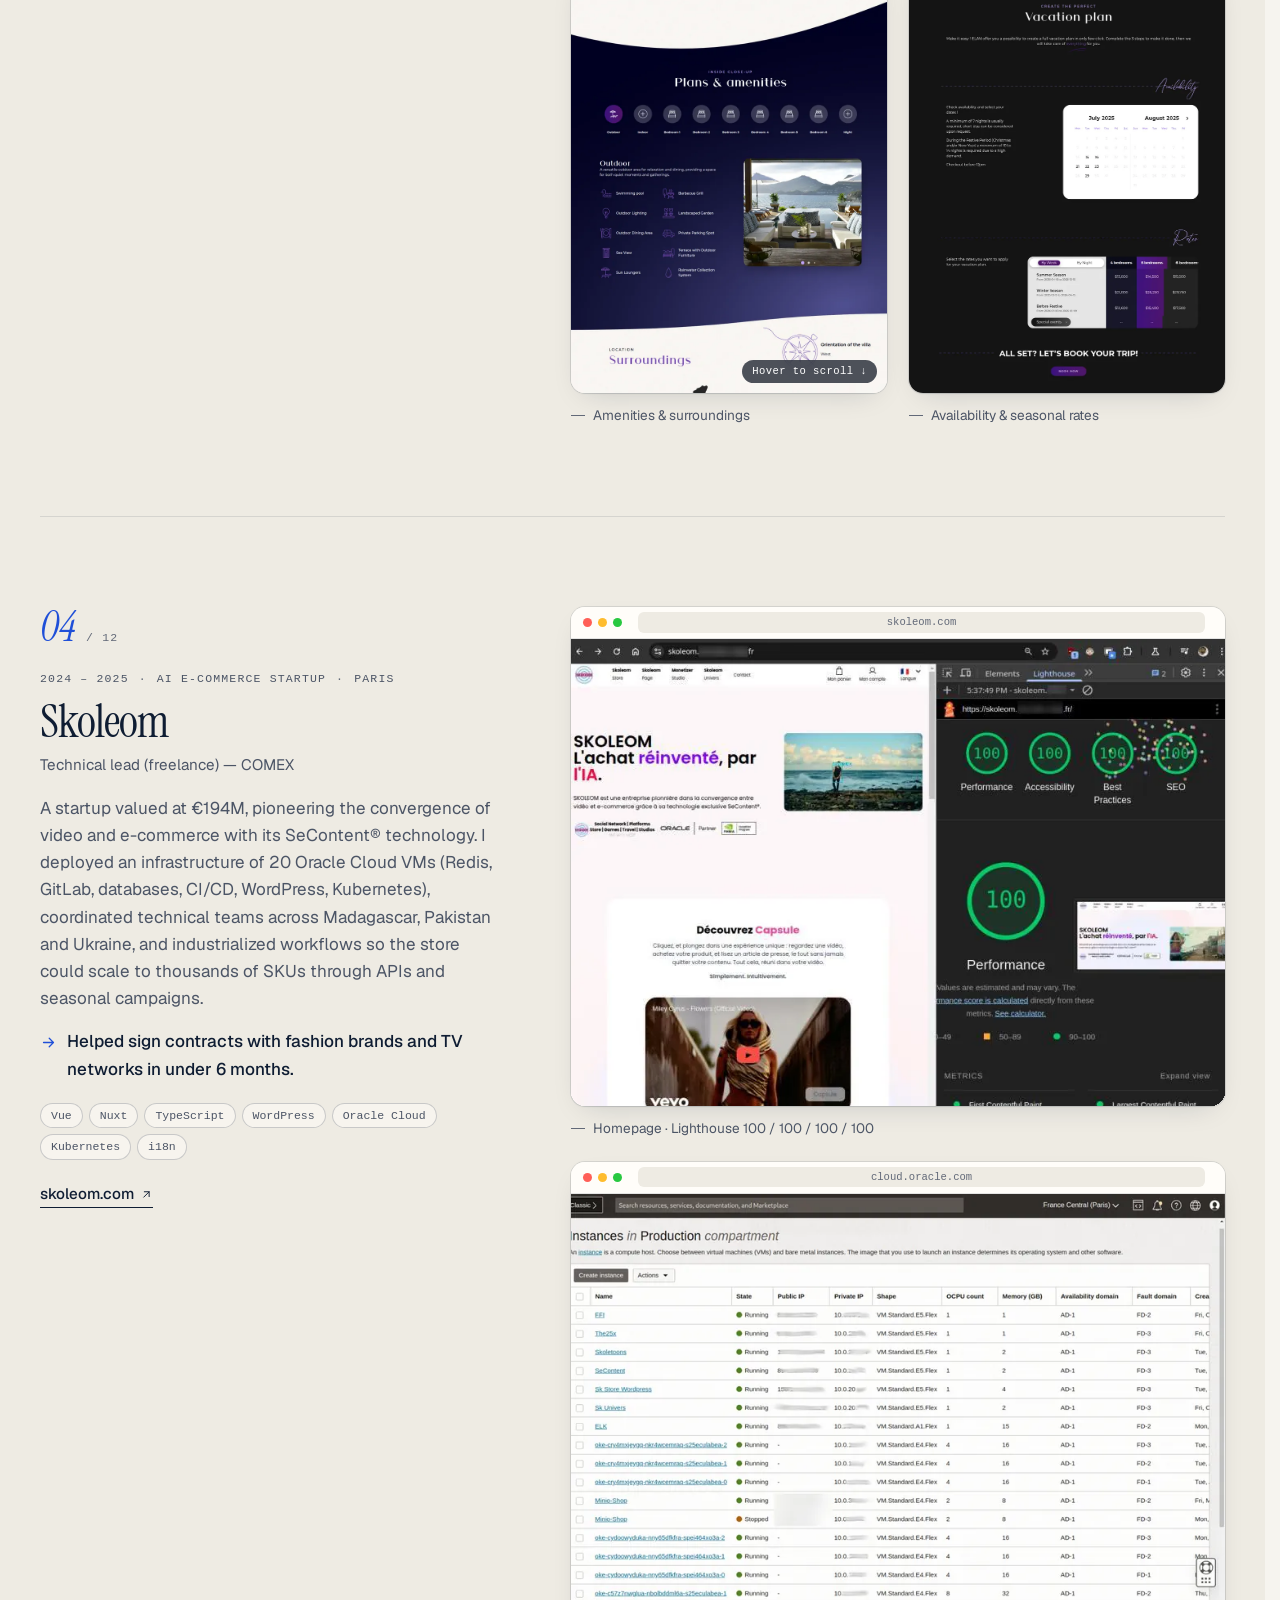
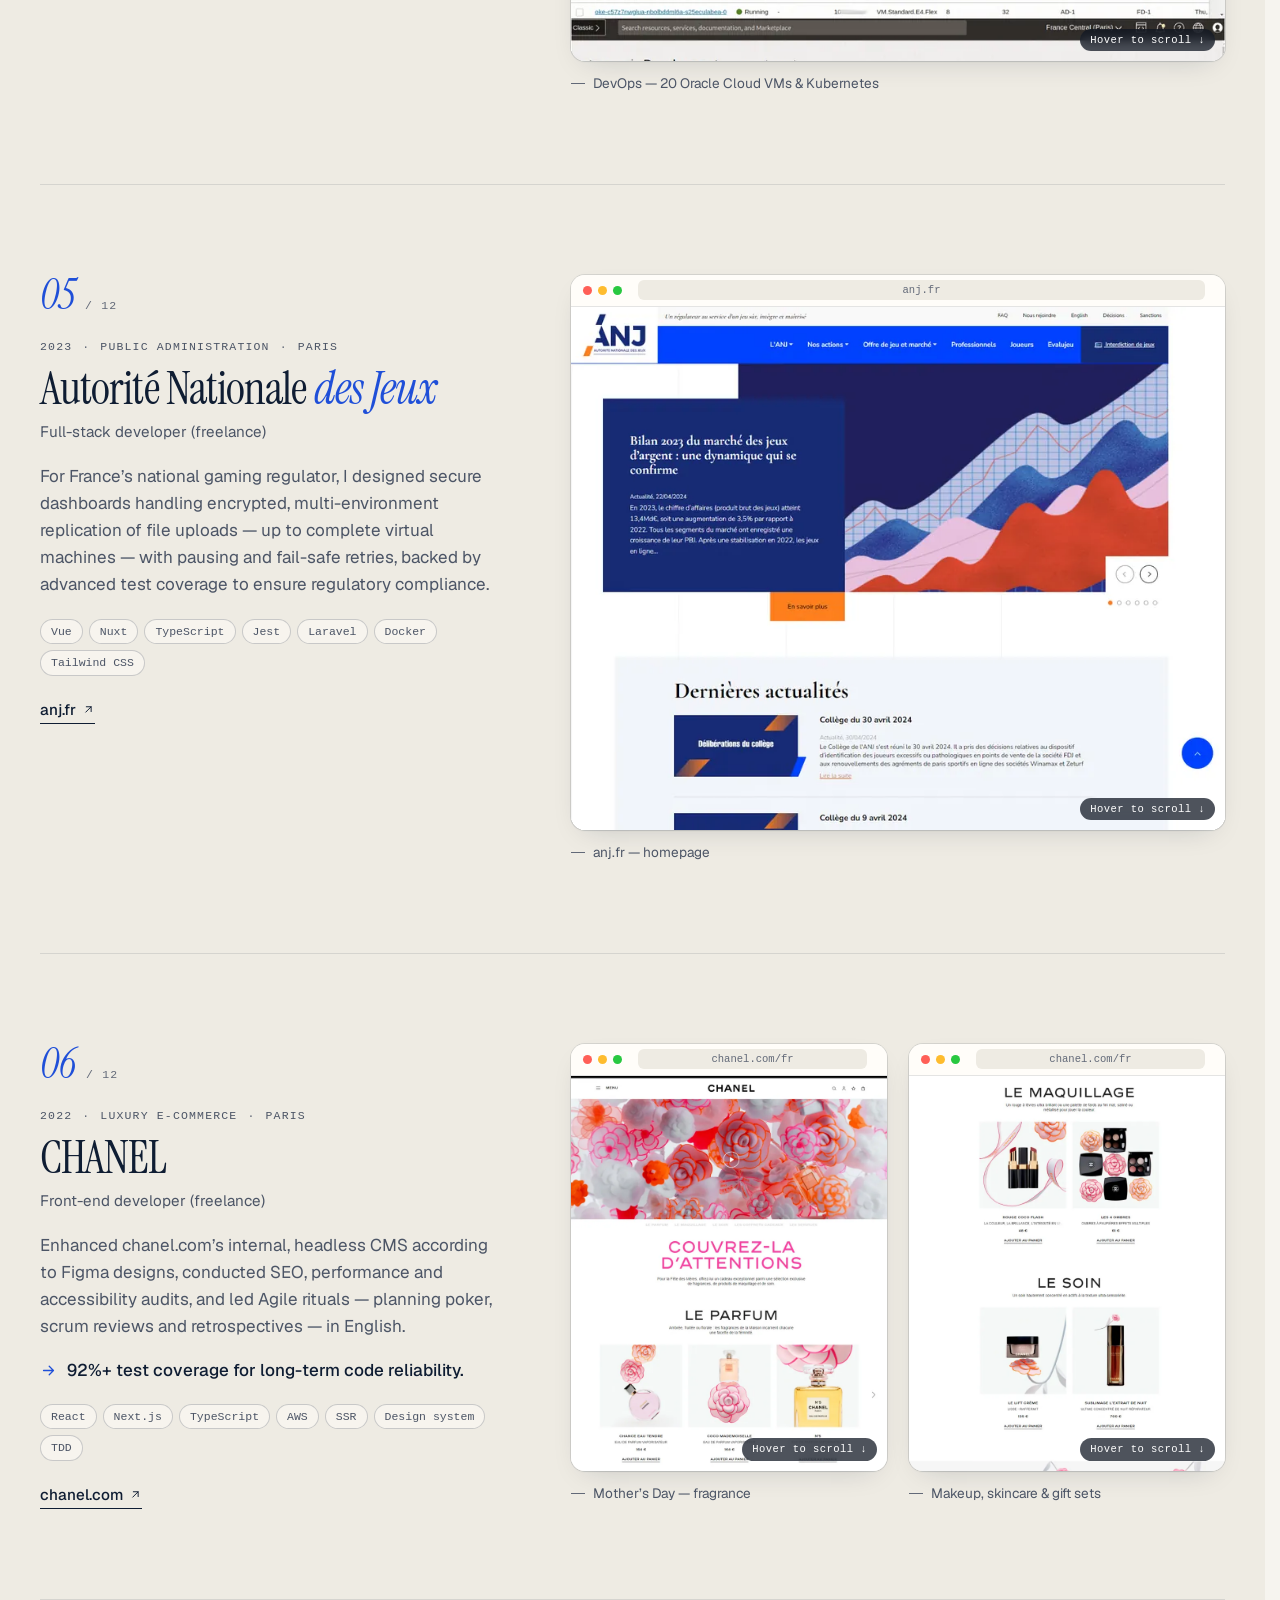
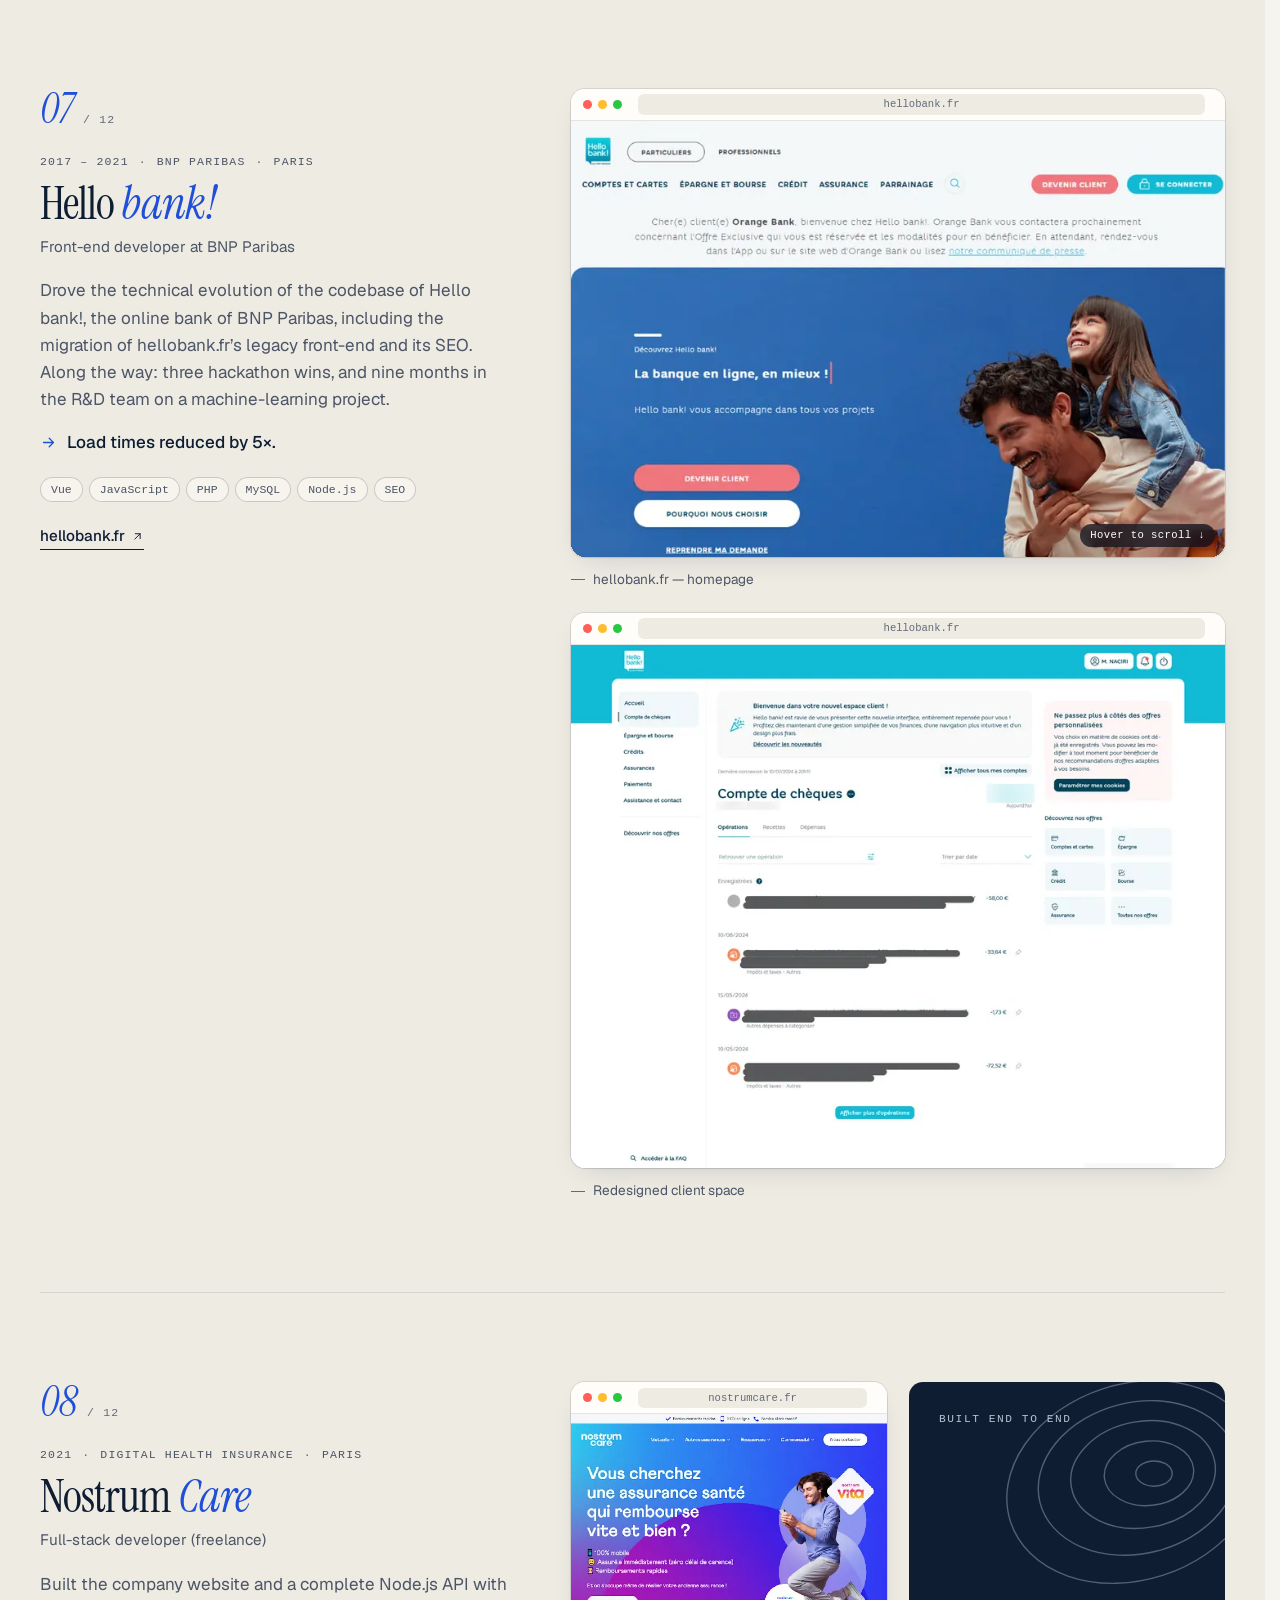
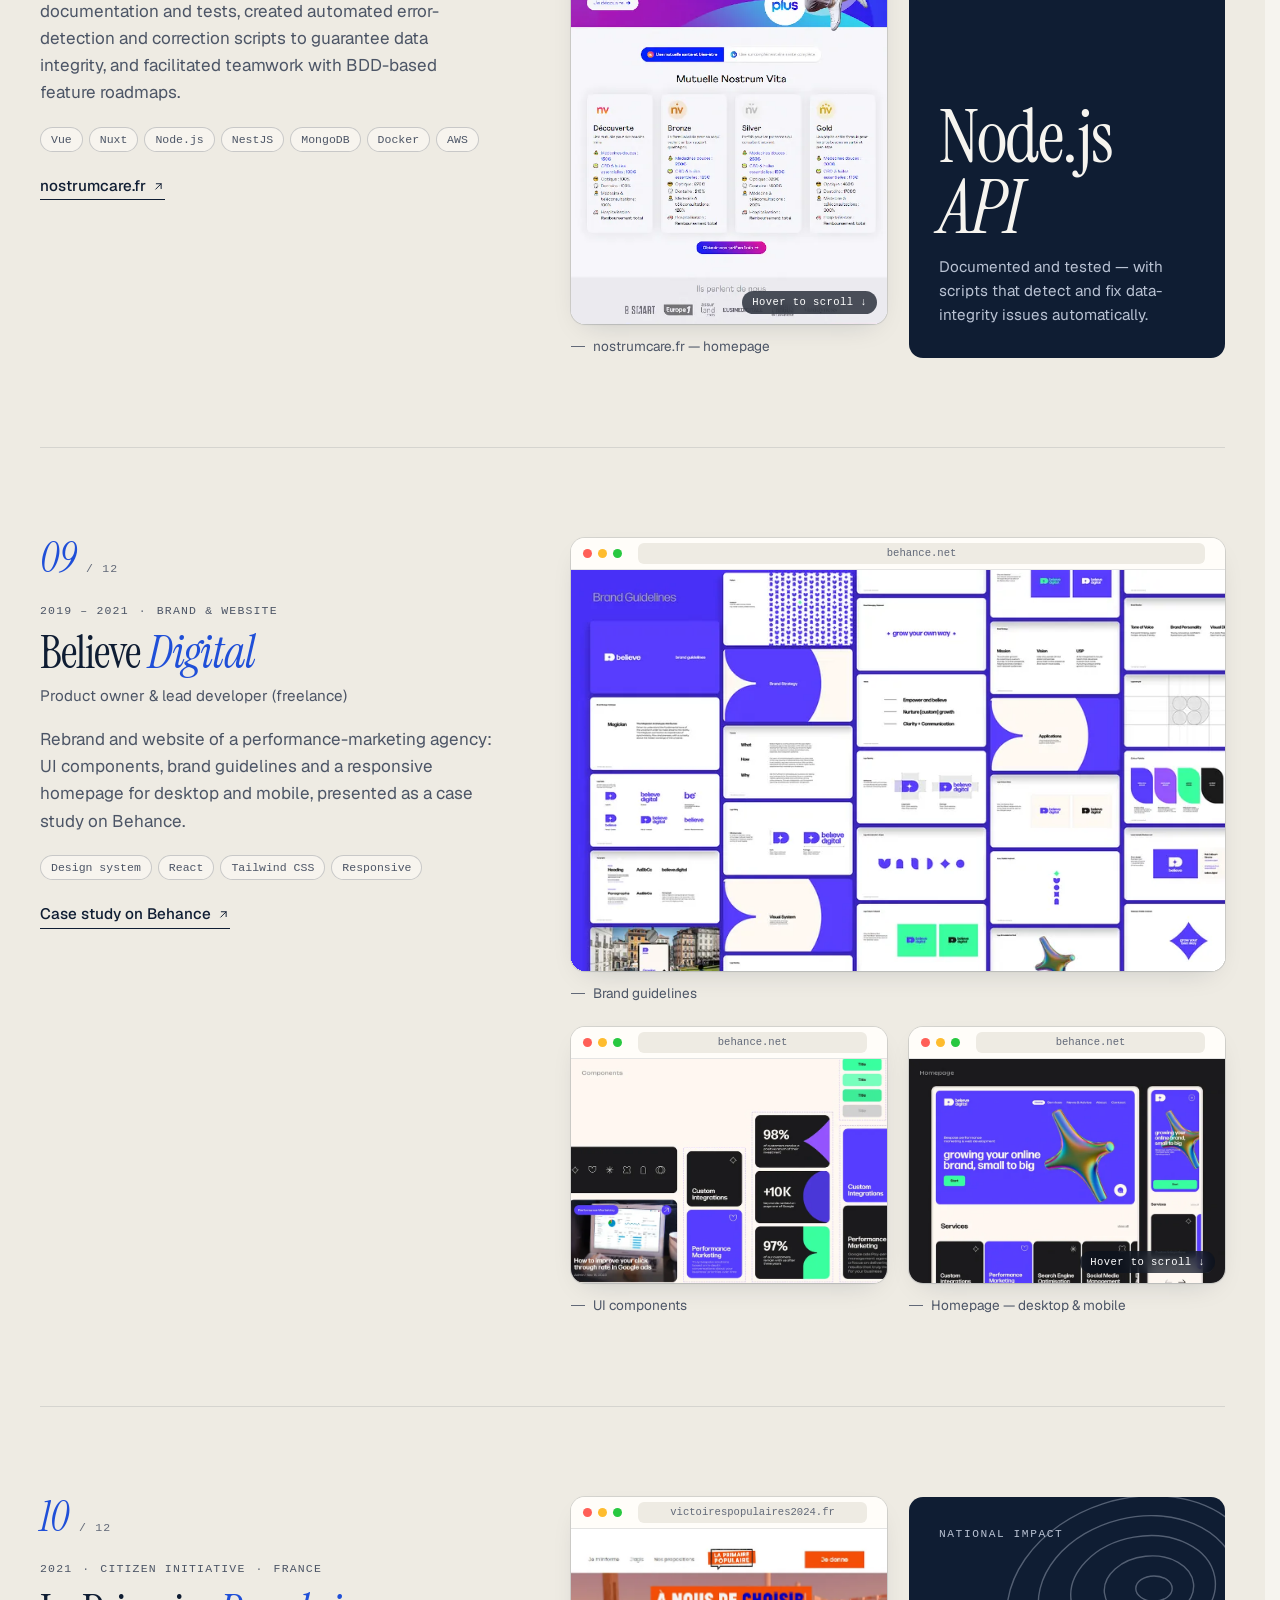
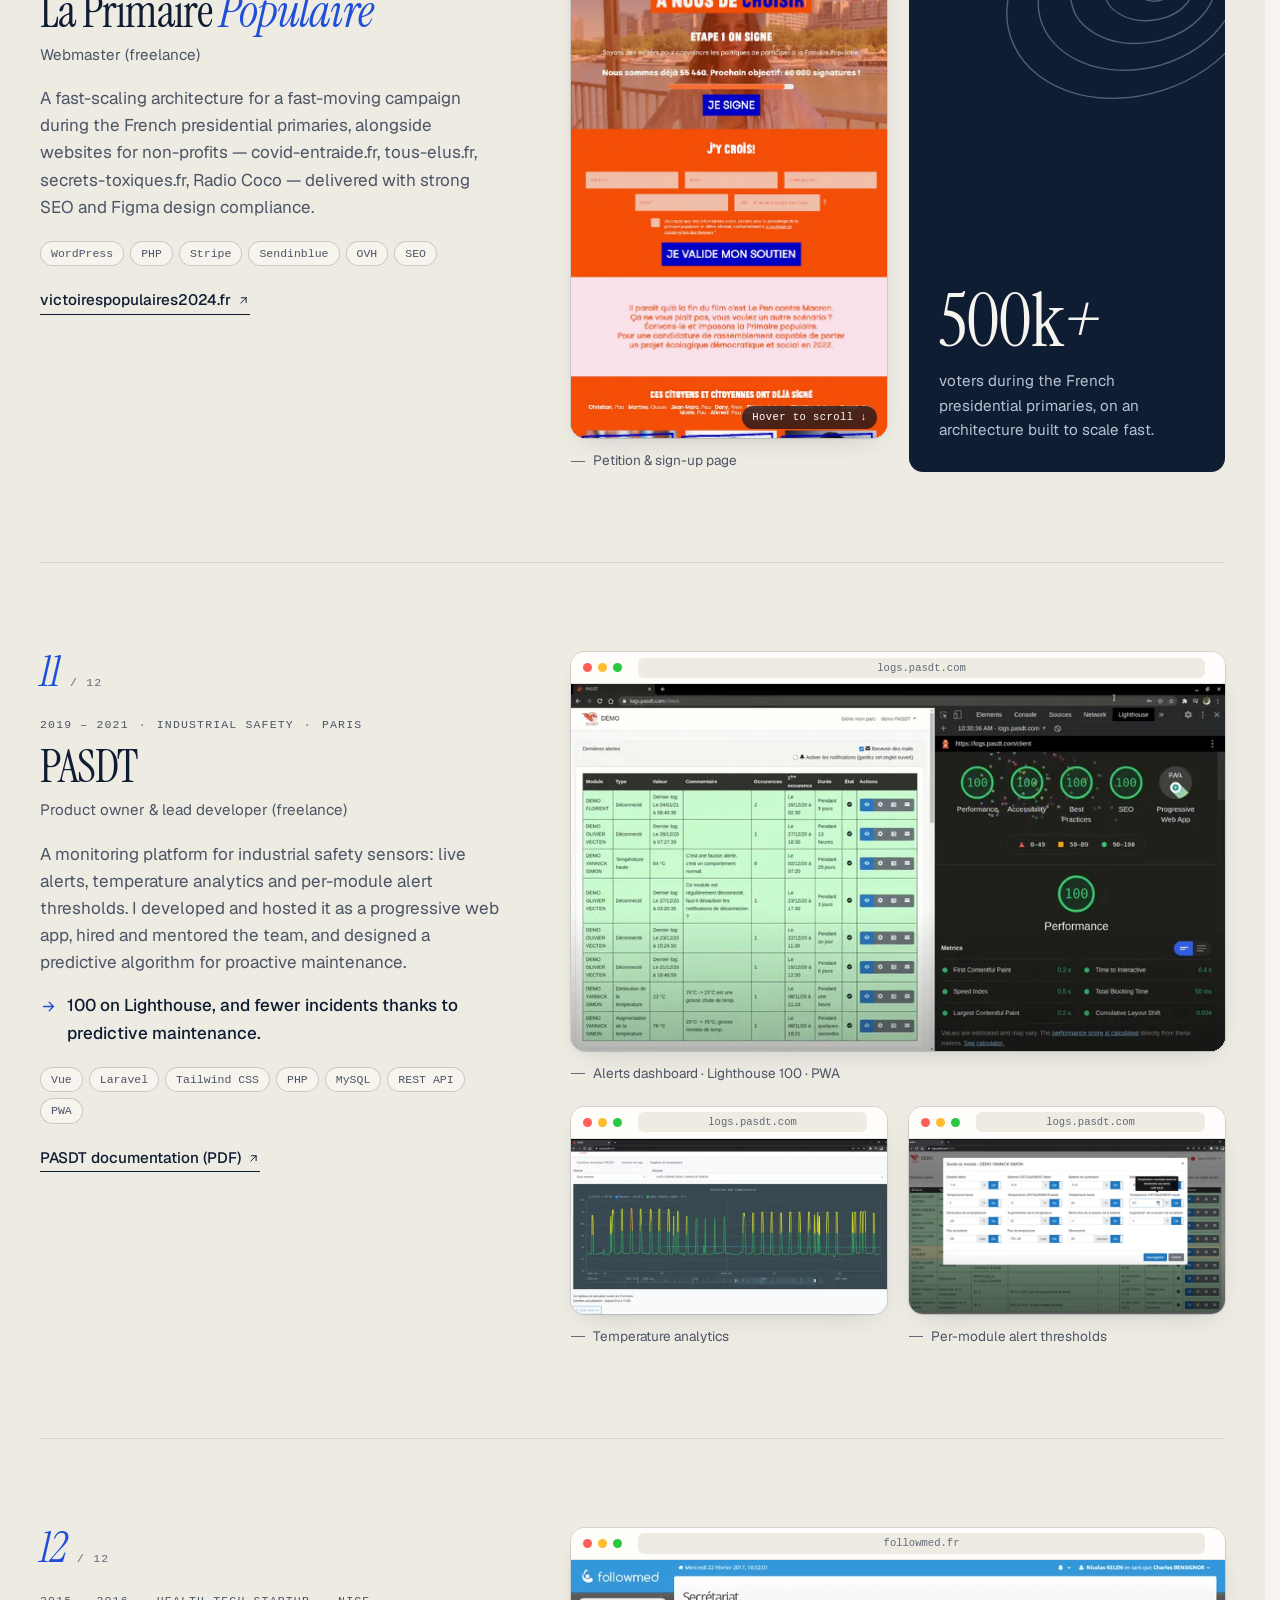
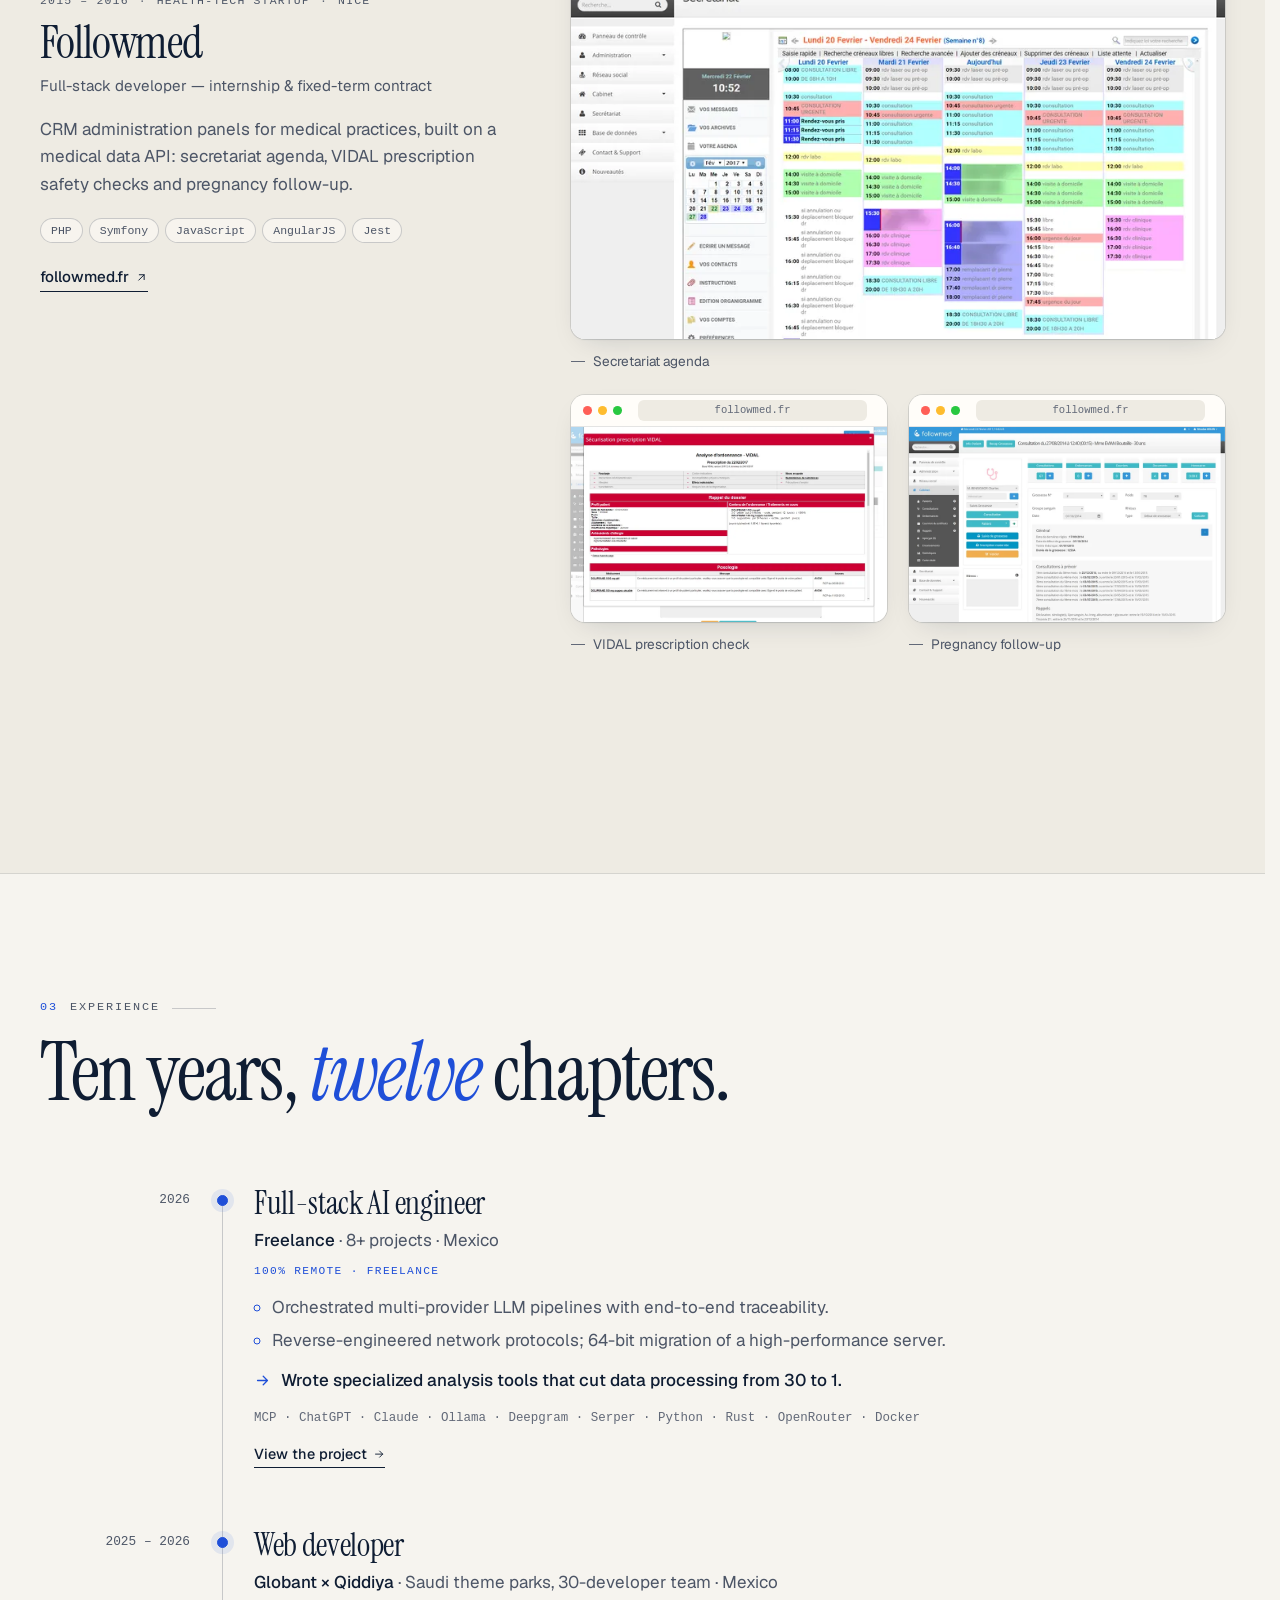
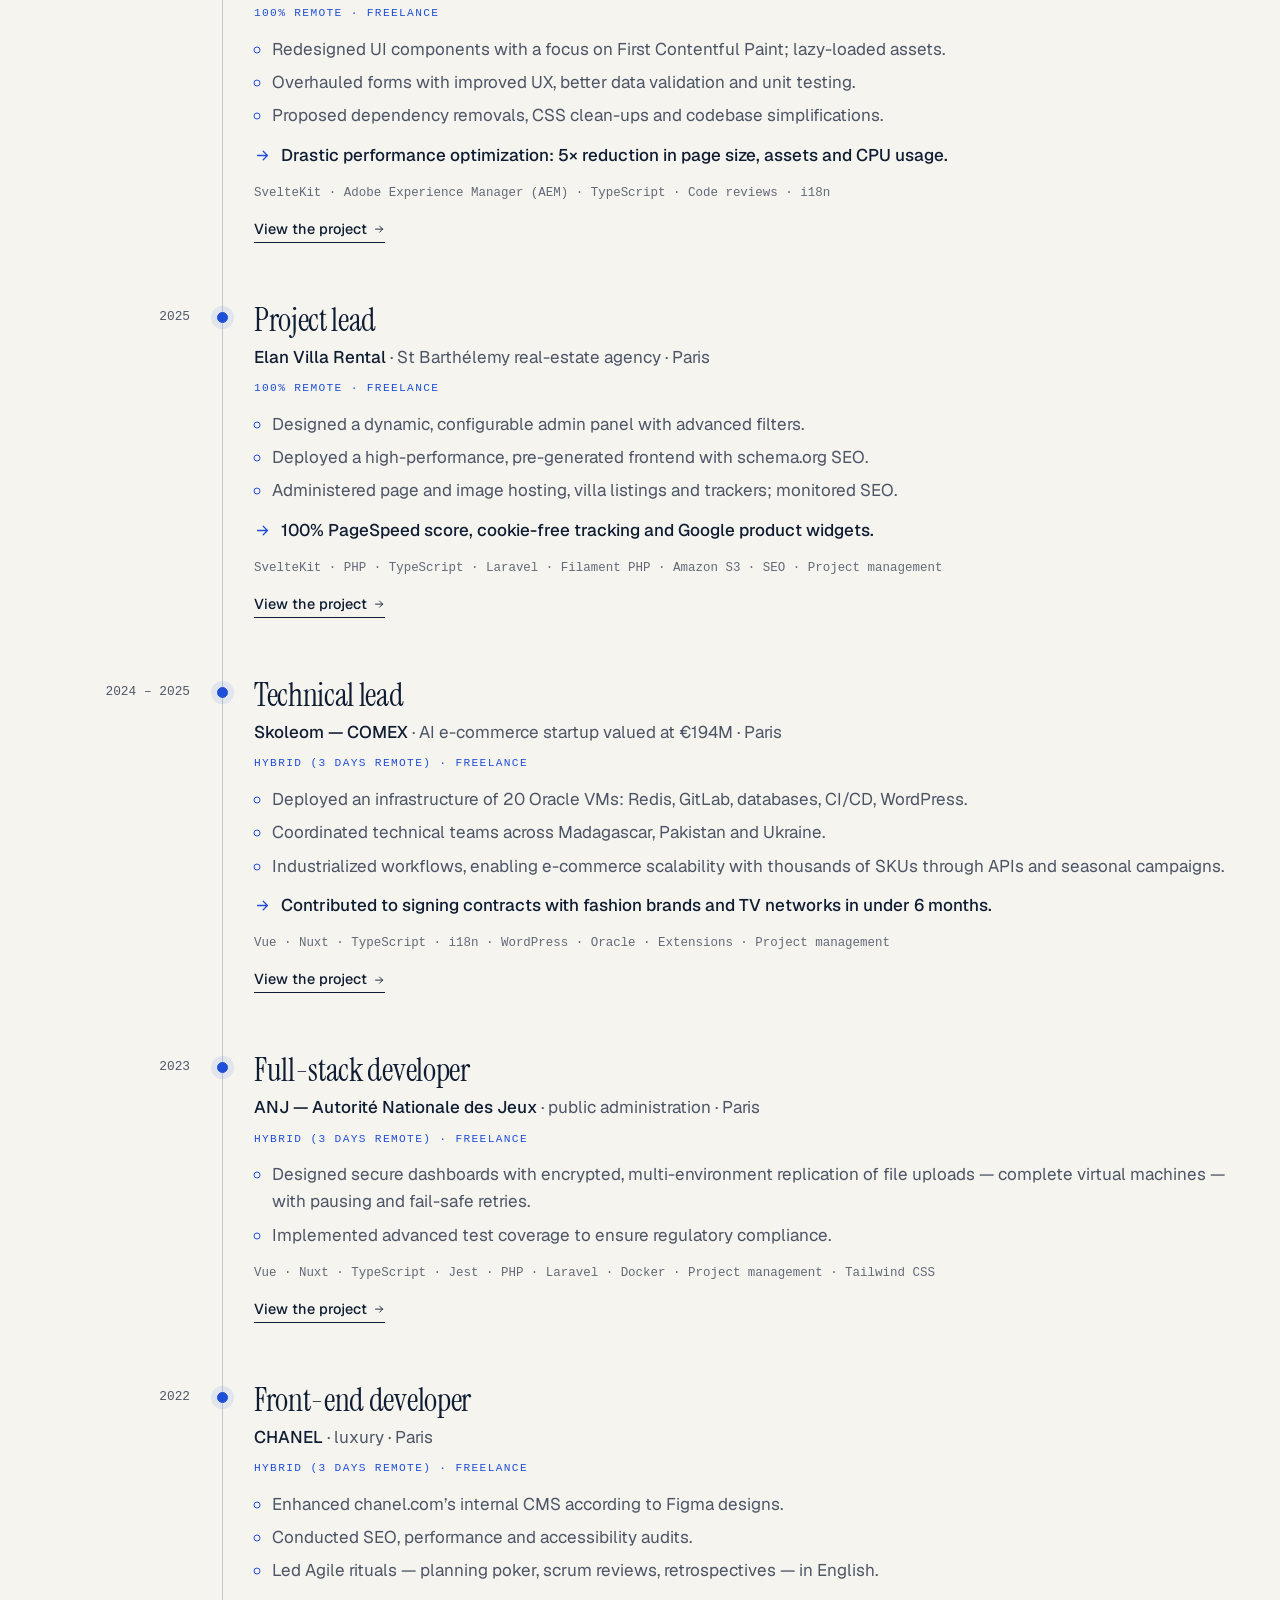
==== commit 2e27a96c: "Ruta: show the Android coordination app instead of the AI assistant shot Higher-resolution AVIF (229" ====
--- a/public/index.html
+++ b/public/index.html
@@ -339,16 +339,15 @@
                 </a>
                 <figcaption>Live operations — map, alerts &amp; fleet</figcaption>
               </figure>
-              <figure class="shot shot--crop" style="--ar: 1.6" data-reveal>
-                <a class="shot__frame" href="assets/img/work/ruta-ai-assistant-1600.webp" data-lightbox>
-                  <span class="shot__bar" aria-hidden="true"><i></i><i></i><i></i><span class="shot__url">ruta.theonaciri.fr</span></span>
-                  <span class="shot__view">
-                    <img src="assets/img/work/ruta-ai-assistant-800.webp" srcset="assets/img/work/ruta-ai-assistant-800.webp 800w, assets/img/work/ruta-ai-assistant-1600.webp 1600w" sizes="(min-width: 1240px) 320px, (min-width: 901px) 27vw, (min-width: 641px) 45vw, 92vw" width="800" height="578" loading="lazy" decoding="async" alt="Ruta’s AI assistant scenario: a monitor asks it to watch night services and alert on any check-in more than 10 minutes late; the rule is approved by password, runs on the server and pushes a phone alert at 03:10.">
-                  </span>
-                </a>
-                <figcaption>AI assistant — night watch, human-approved rules</figcaption>
-              </figure>
-              <figure class="shot shot--crop" style="--ar: 1.6; --d: 1" data-reveal>
+              <figure class="shot" style="--ar: 1.437" data-reveal>
+                <a class="shot__frame" href="assets/img/work/ruta-mobile-app-2293.avif" data-lightbox>
+                  <span class="shot__view">
+                    <img src="assets/img/work/ruta-mobile-app-800.avif" srcset="assets/img/work/ruta-mobile-app-800.avif 800w, assets/img/work/ruta-mobile-app-2293.avif 2293w" sizes="(min-width: 1240px) 320px, (min-width: 901px) 27vw, (min-width: 641px) 45vw, 92vw" width="800" height="556" loading="lazy" decoding="async" alt="Sample screens of Ruta’s Android coordination app: a live lock-screen notification following a critical service, a fleet widget on the home screen and a lost-signal incident with dashcam clips and escalation steps.">
+                  </span>
+                </a>
+                <figcaption>Android coordination app — lock screen, widget &amp; incident</figcaption>
+              </figure>
+              <figure class="shot shot--crop" style="--ar: 1.437; --d: 1" data-reveal>
                 <a class="shot__frame" href="assets/img/work/ruta-services-1600.webp" data-lightbox>
                   <span class="shot__bar" aria-hidden="true"><i></i><i></i><i></i><span class="shot__url">ruta.theonaciri.fr</span></span>
                   <span class="shot__view">
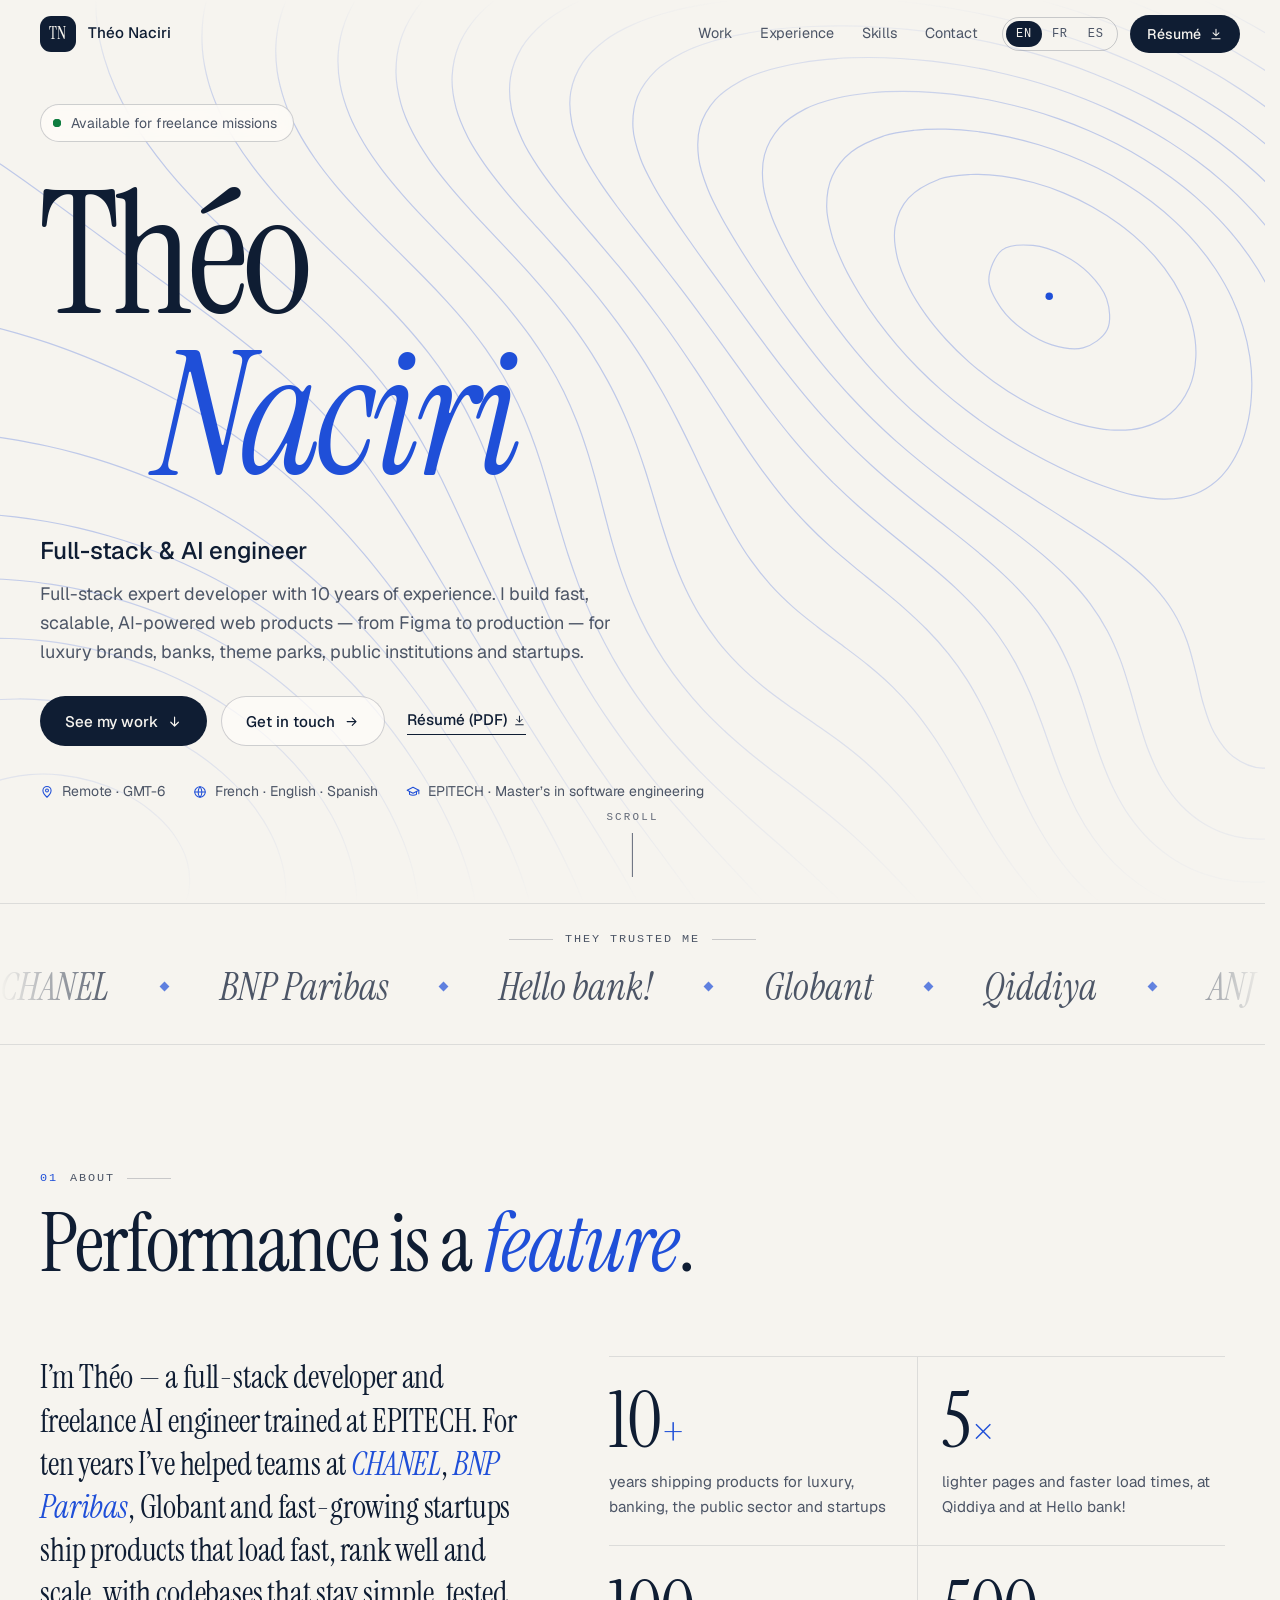
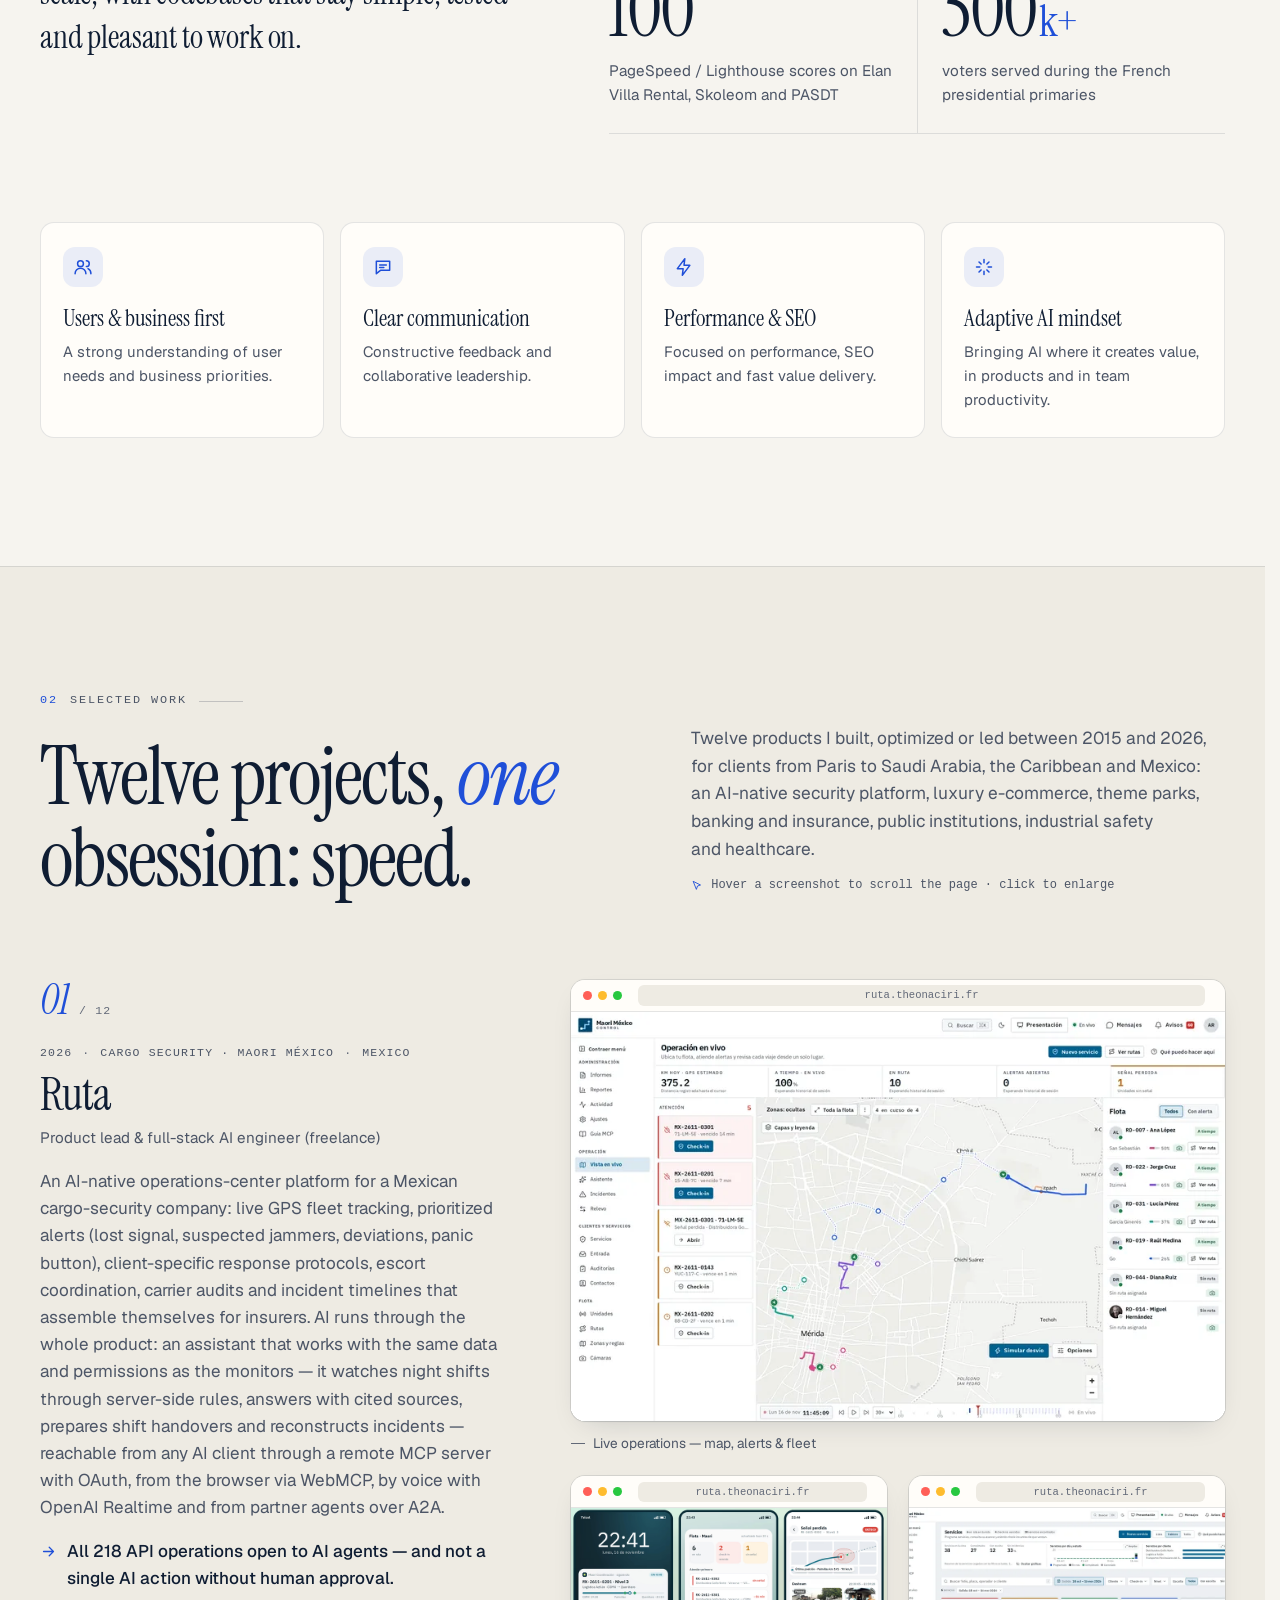
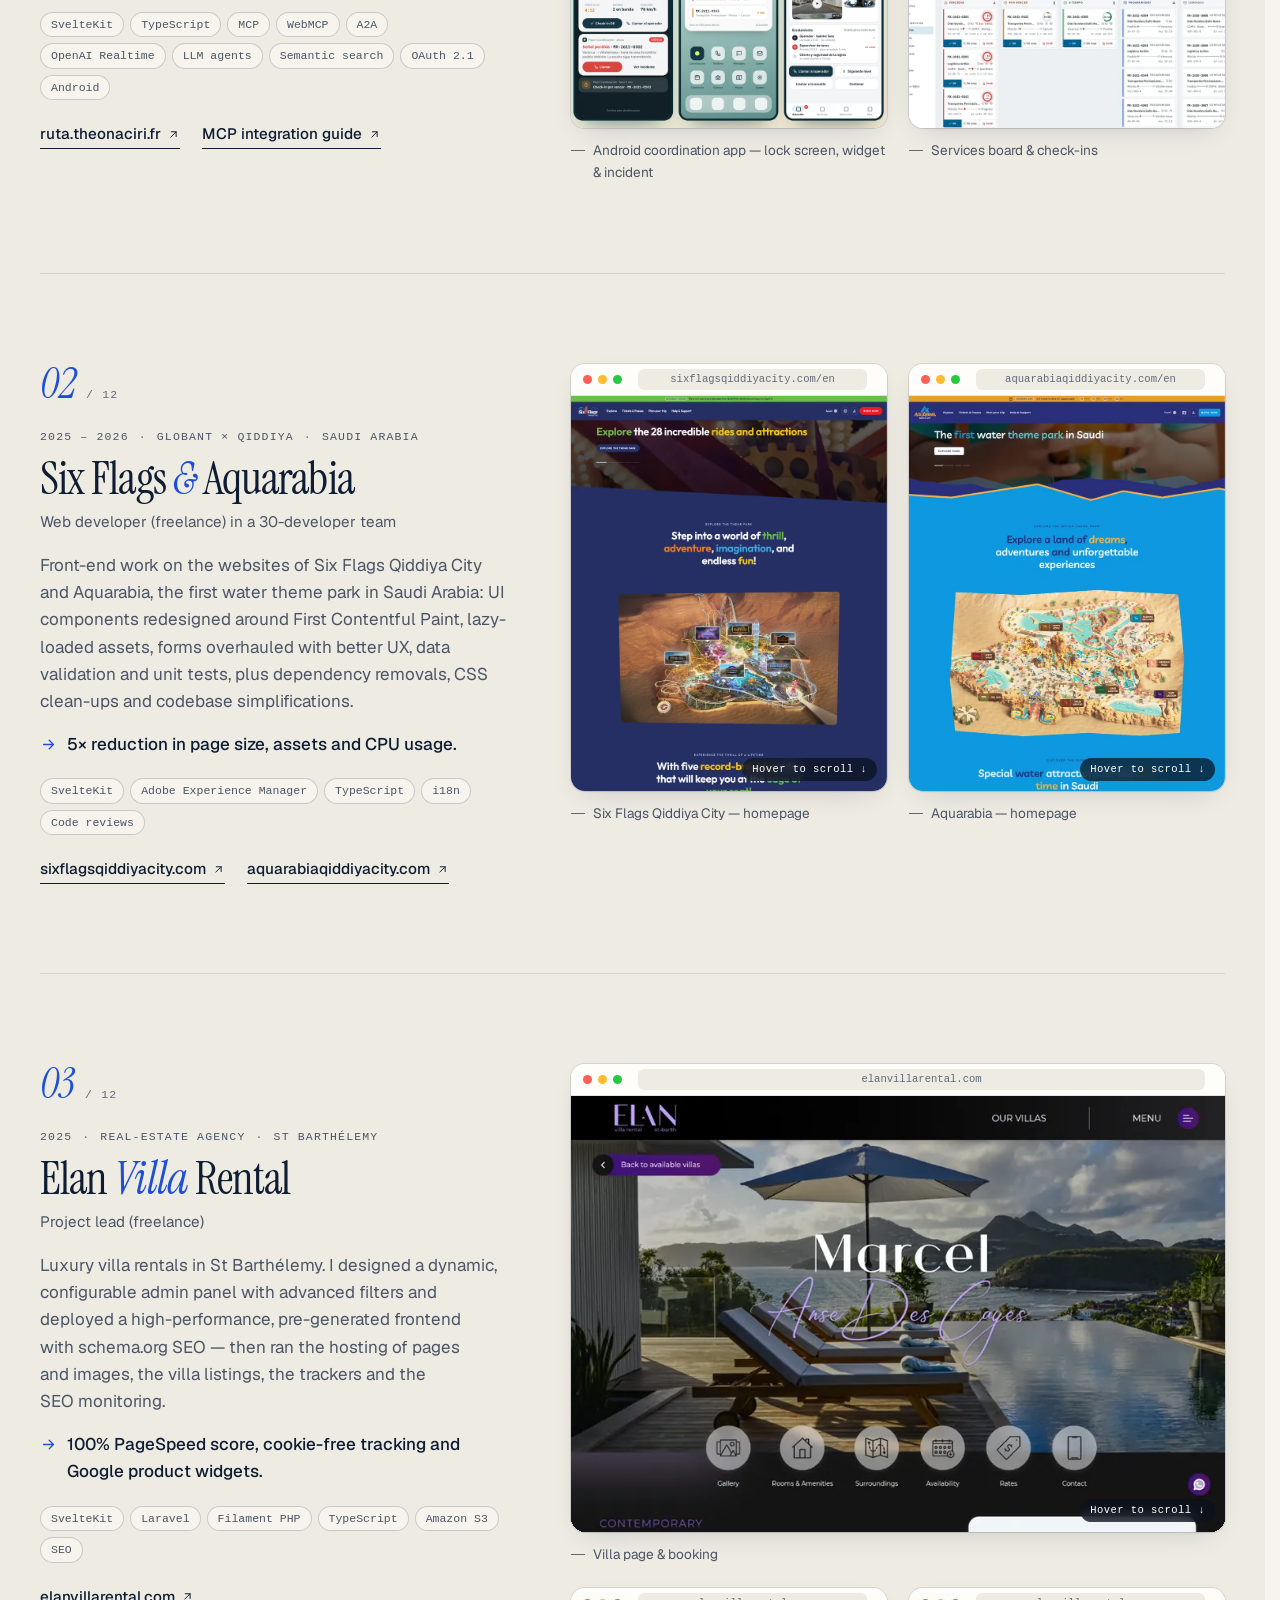
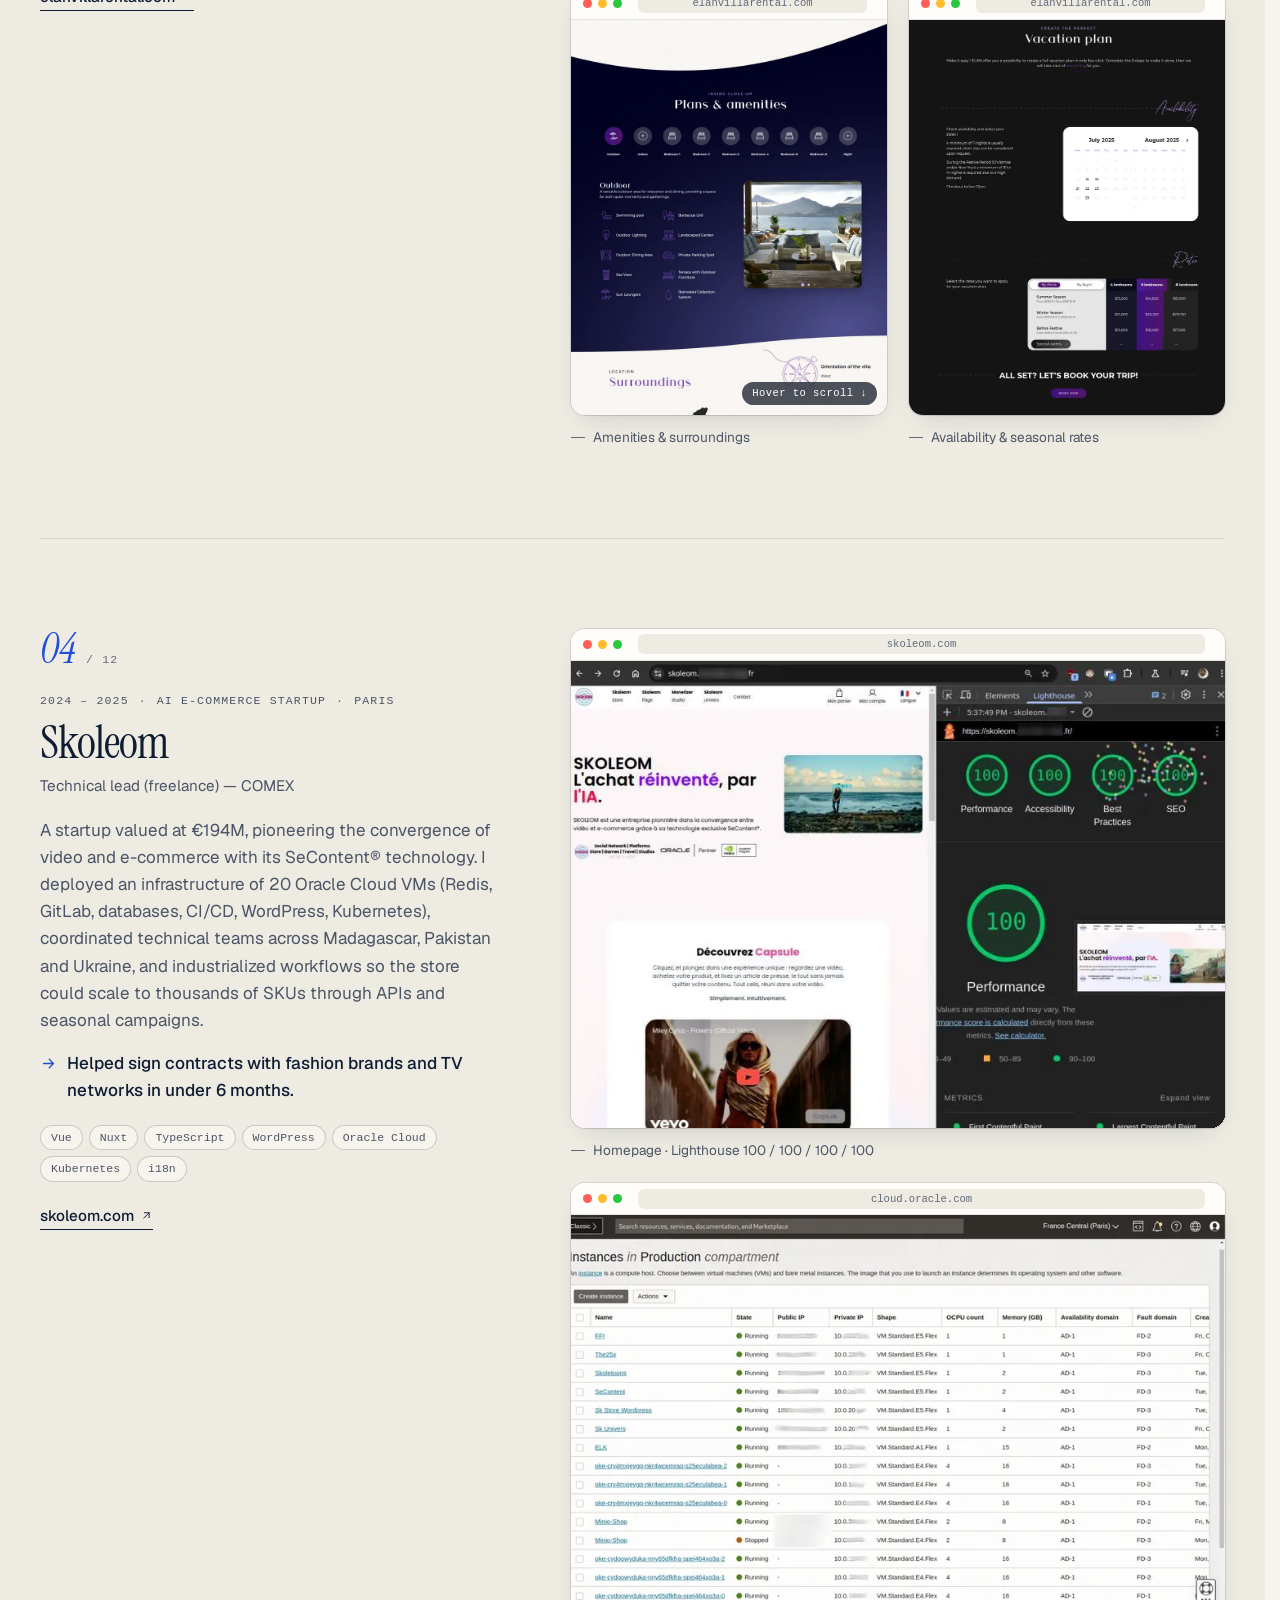
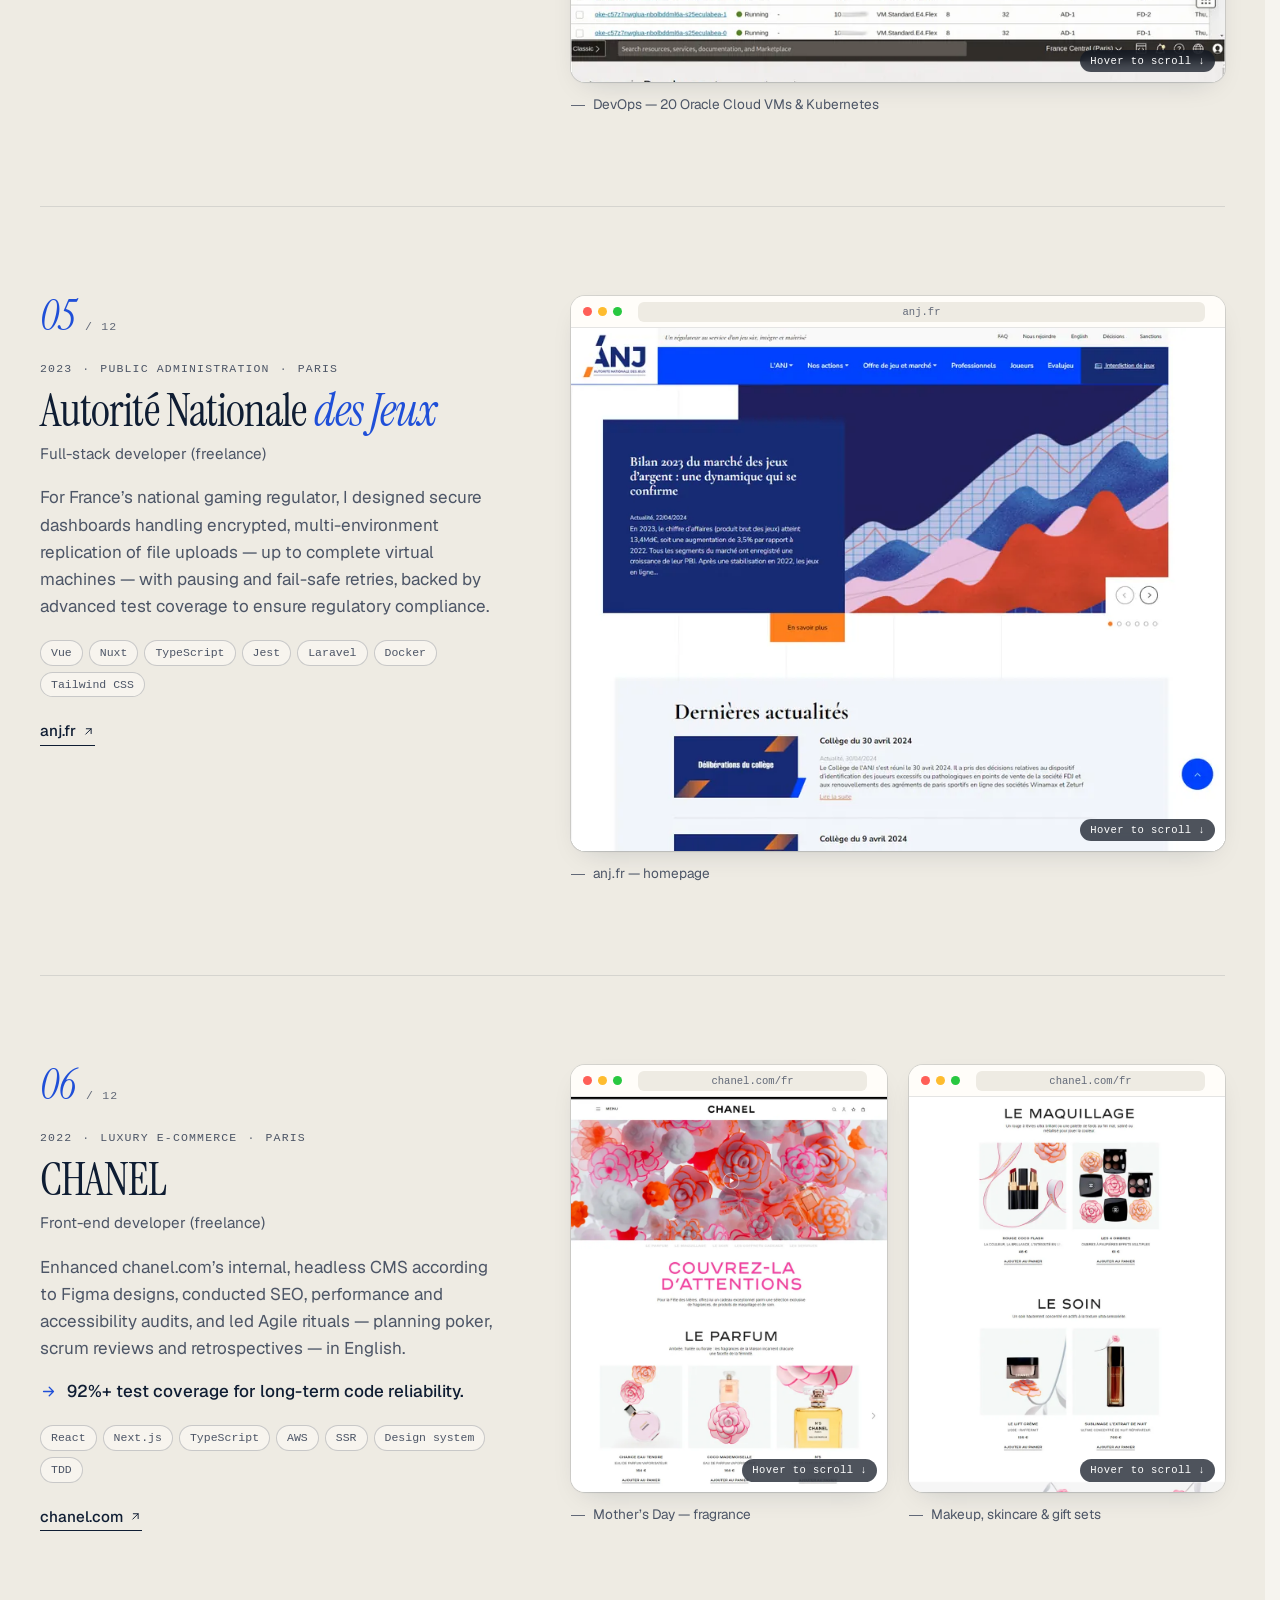
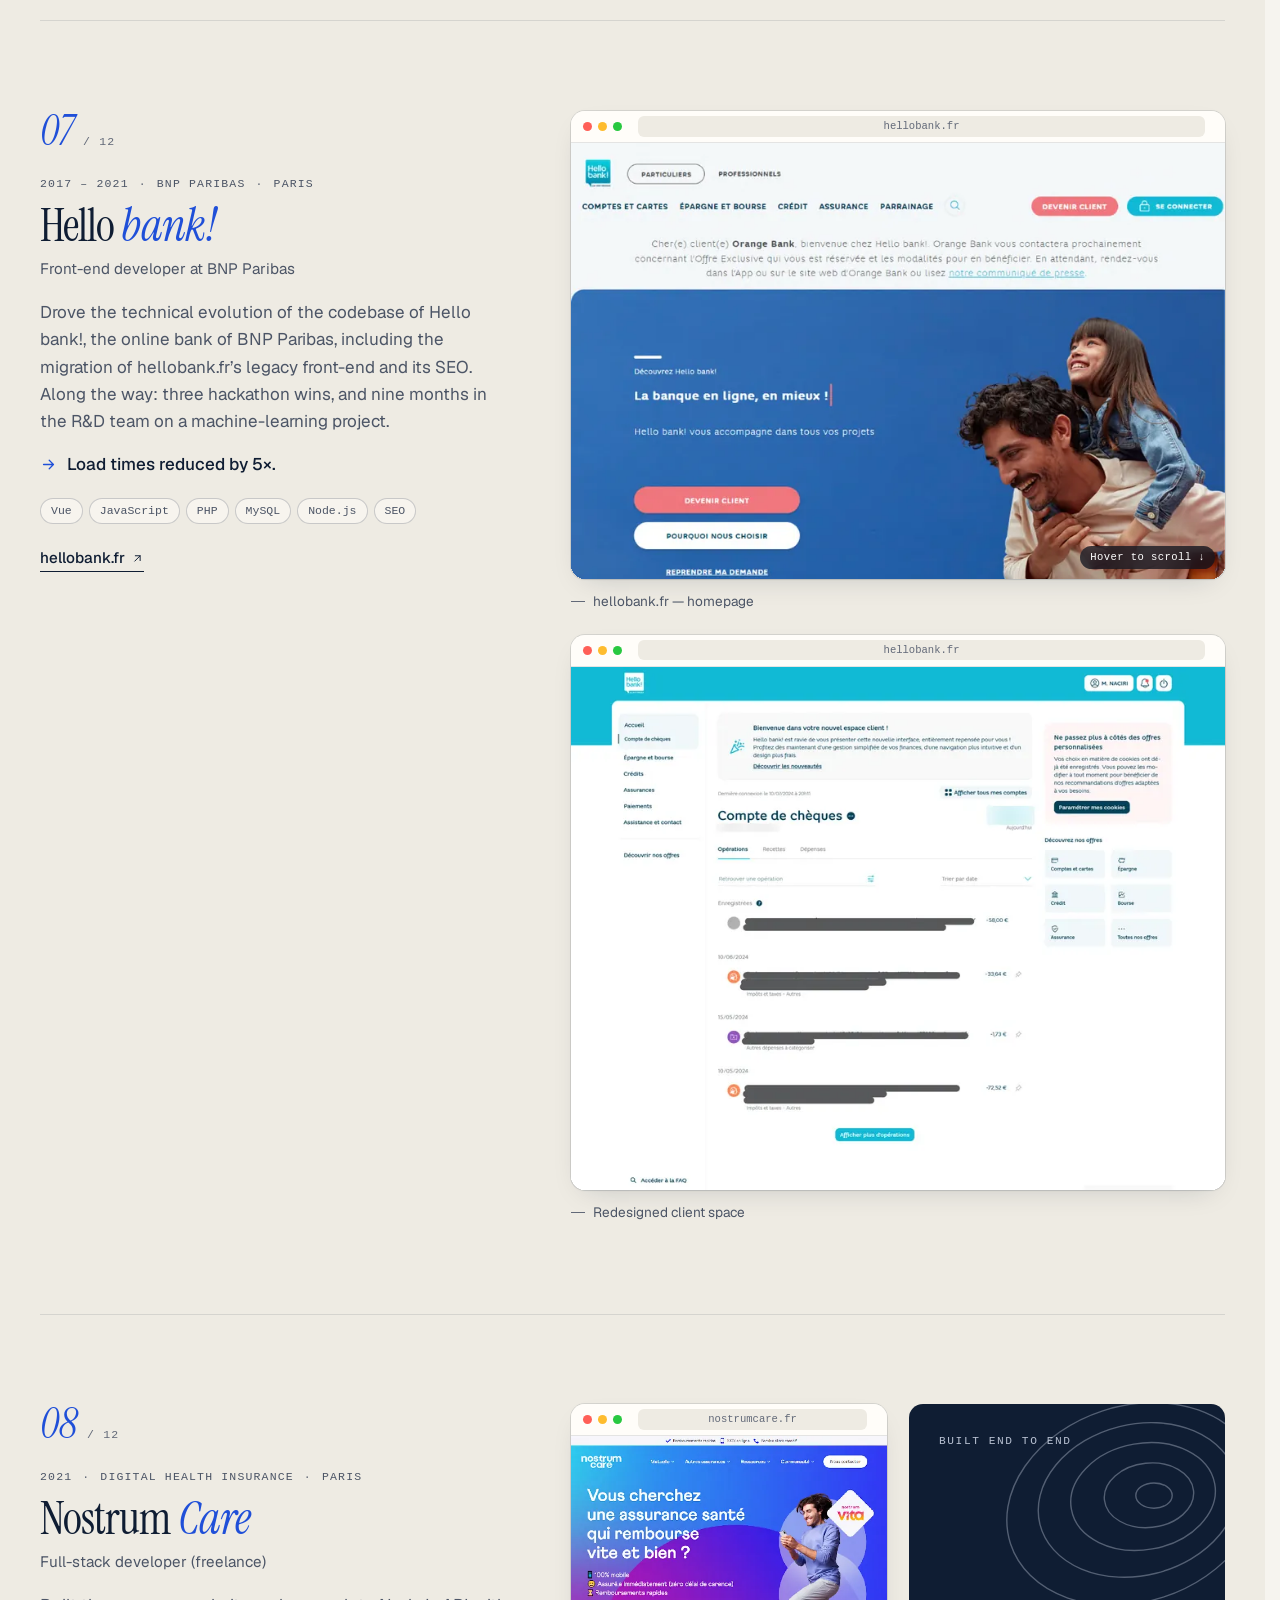
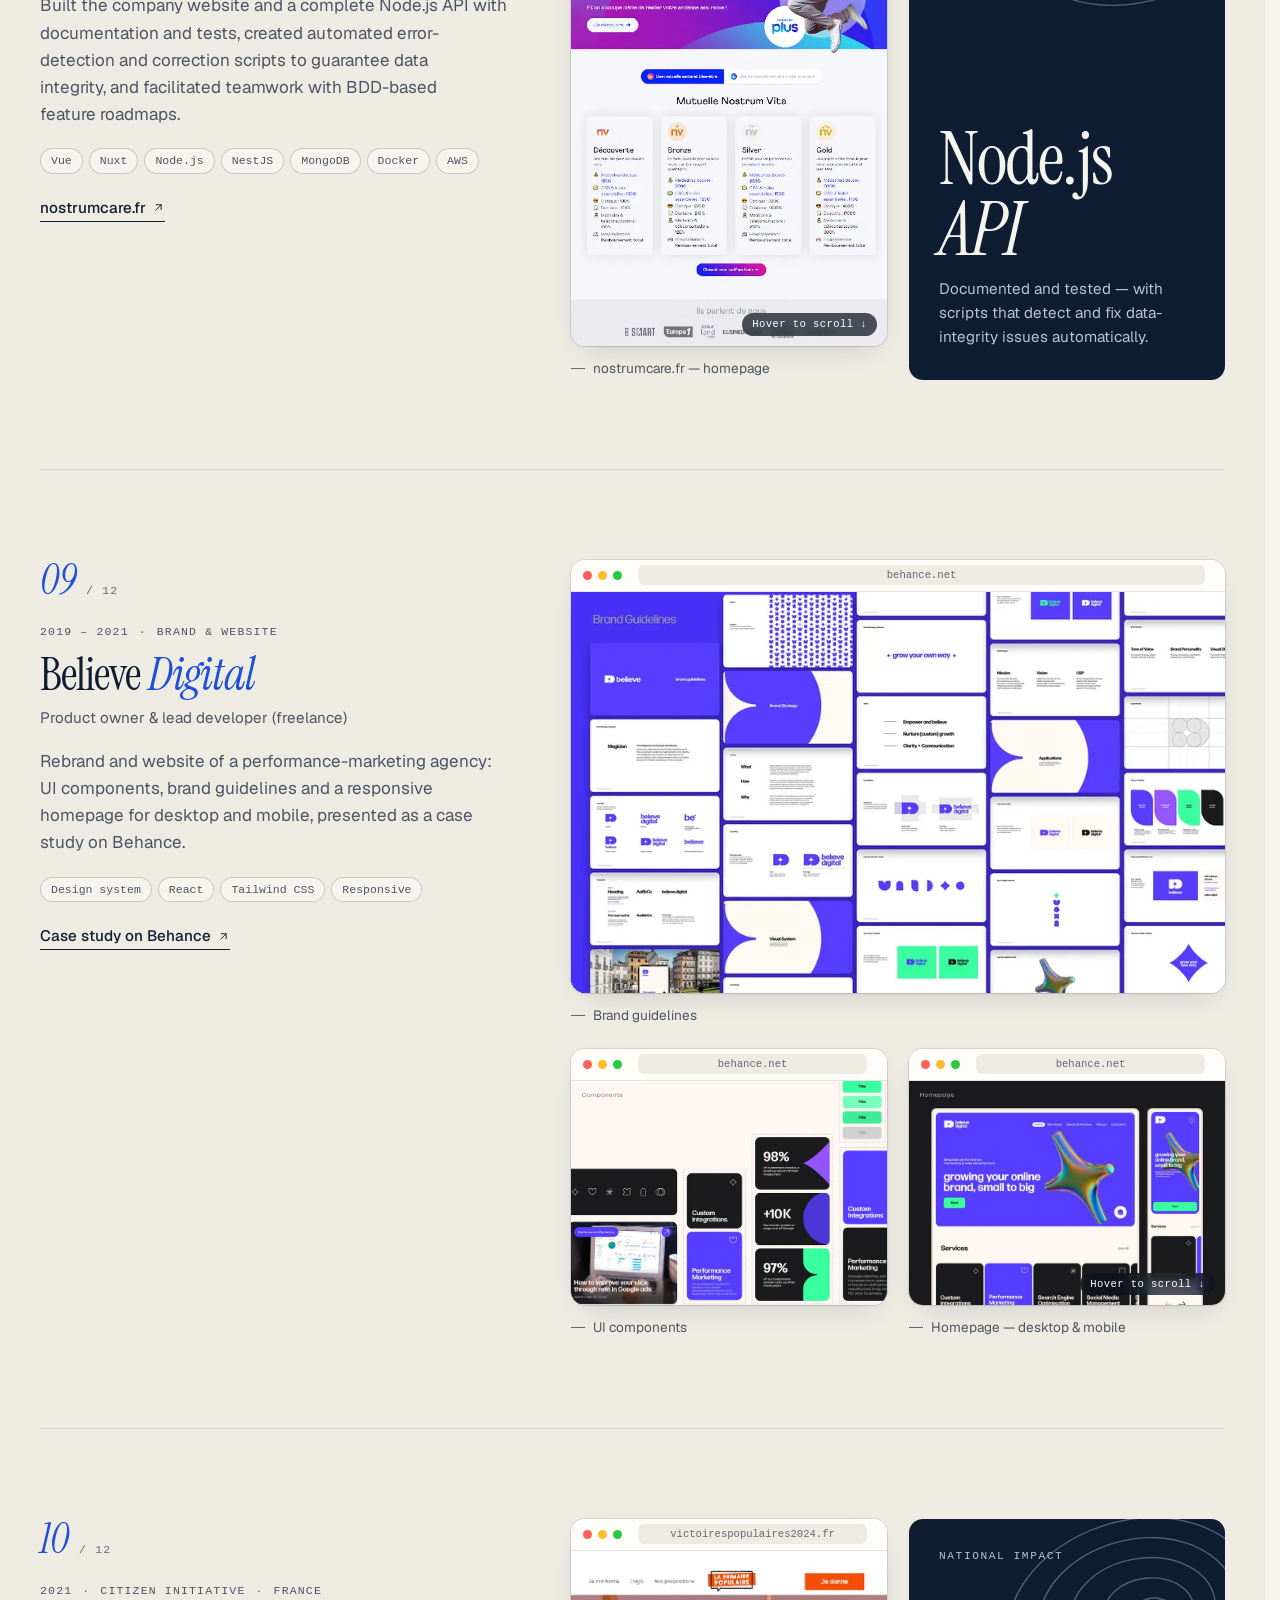
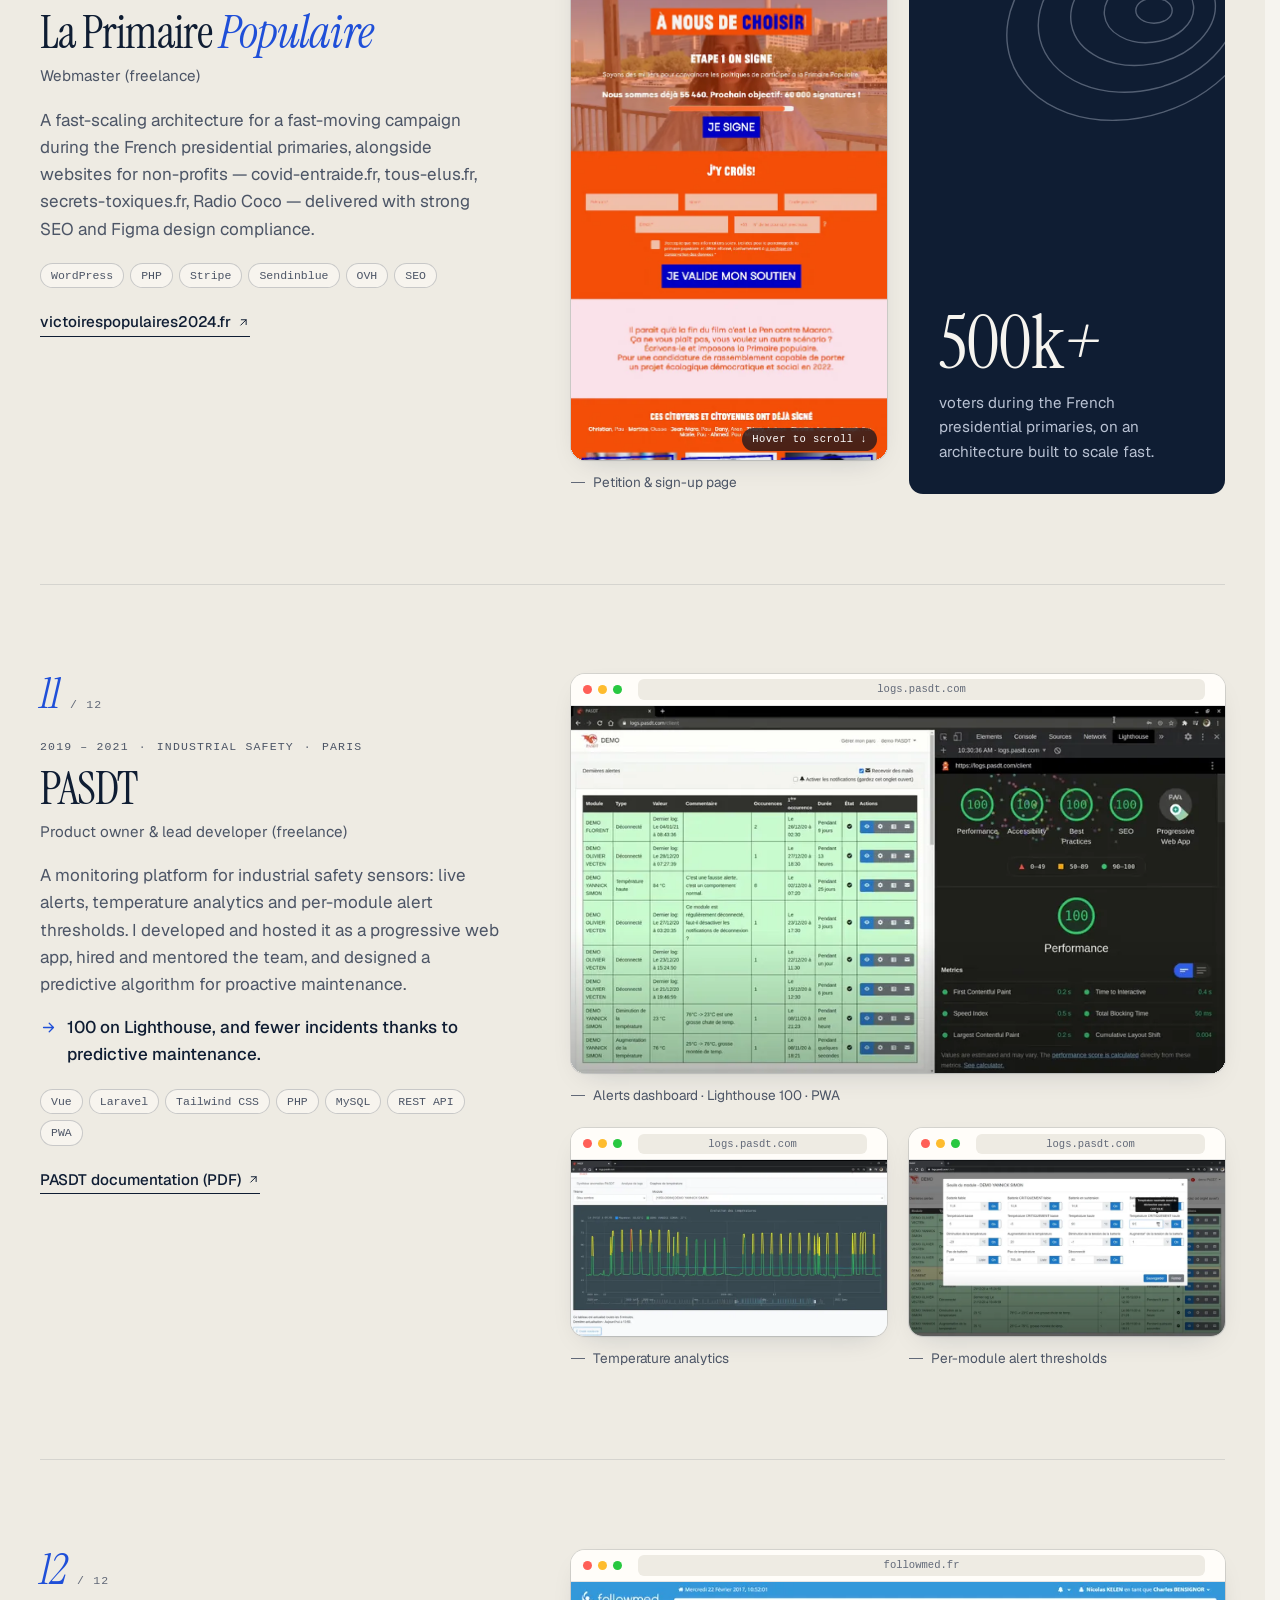
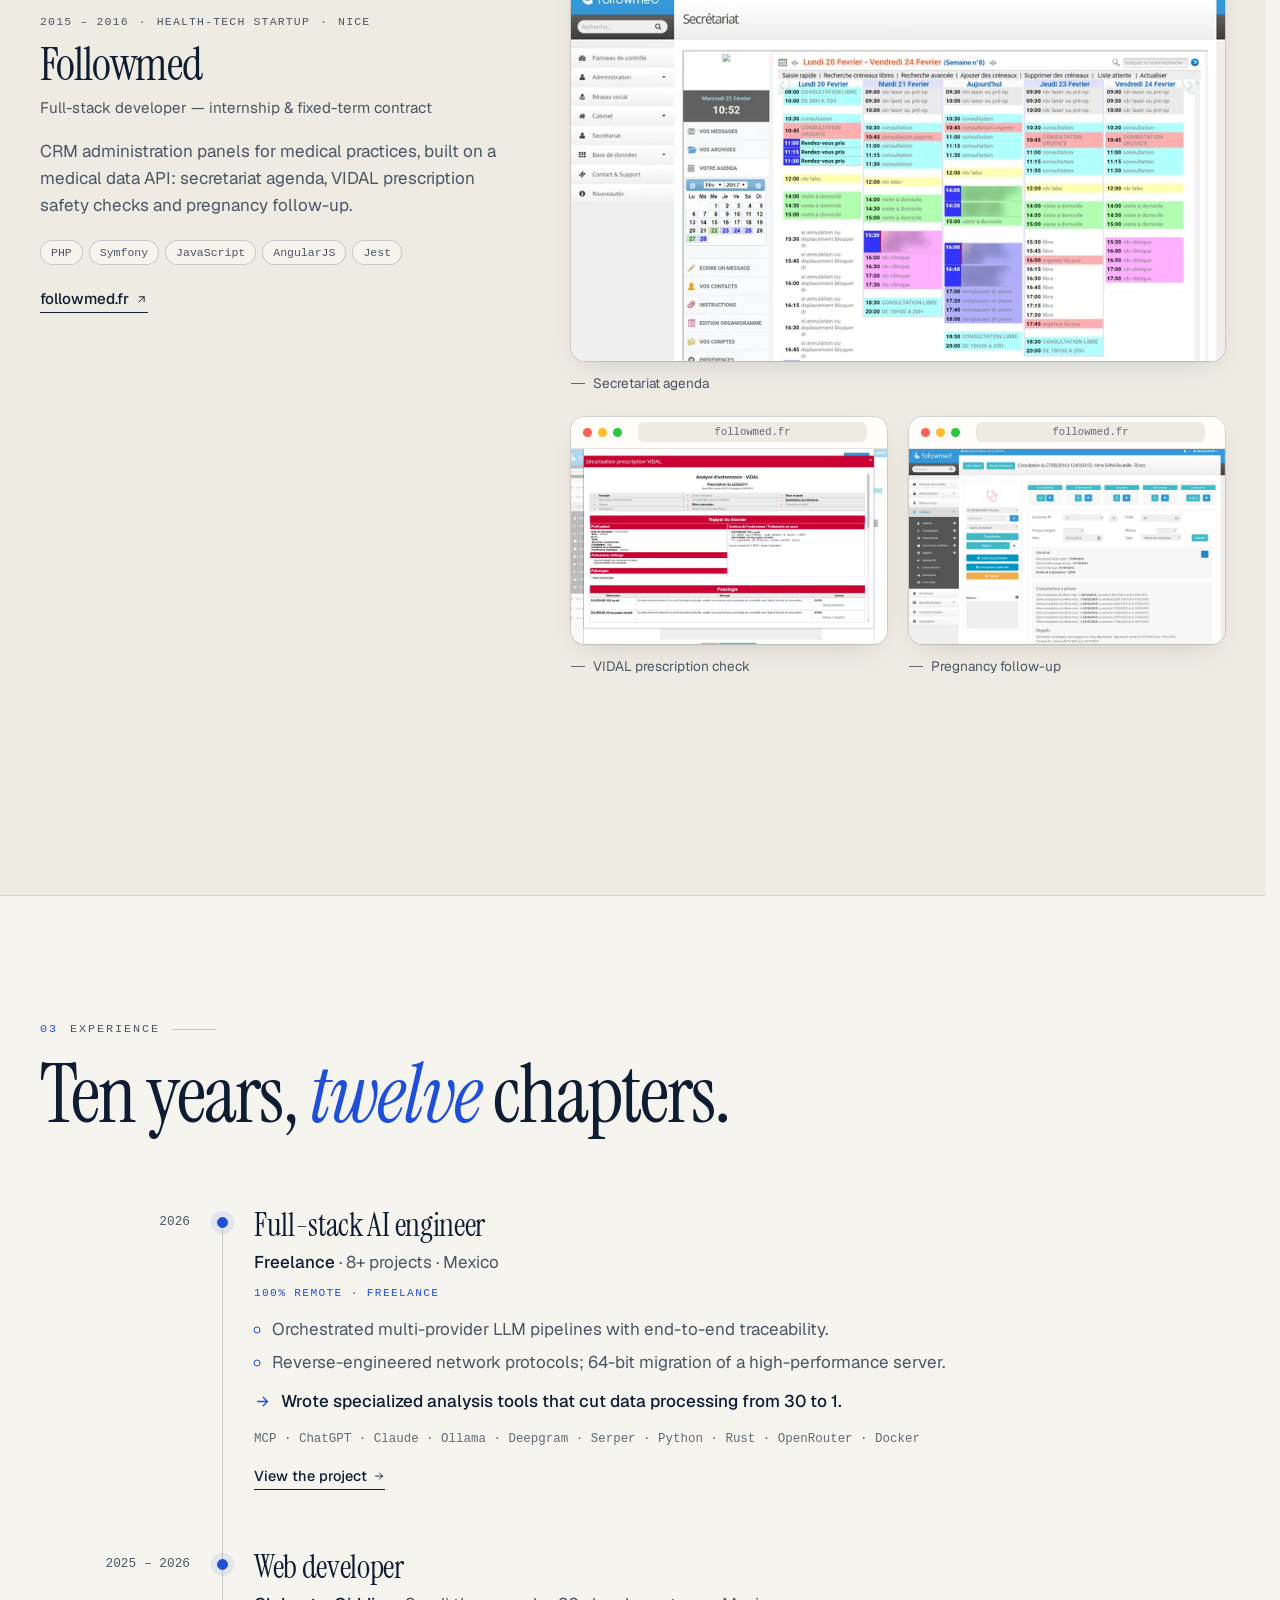
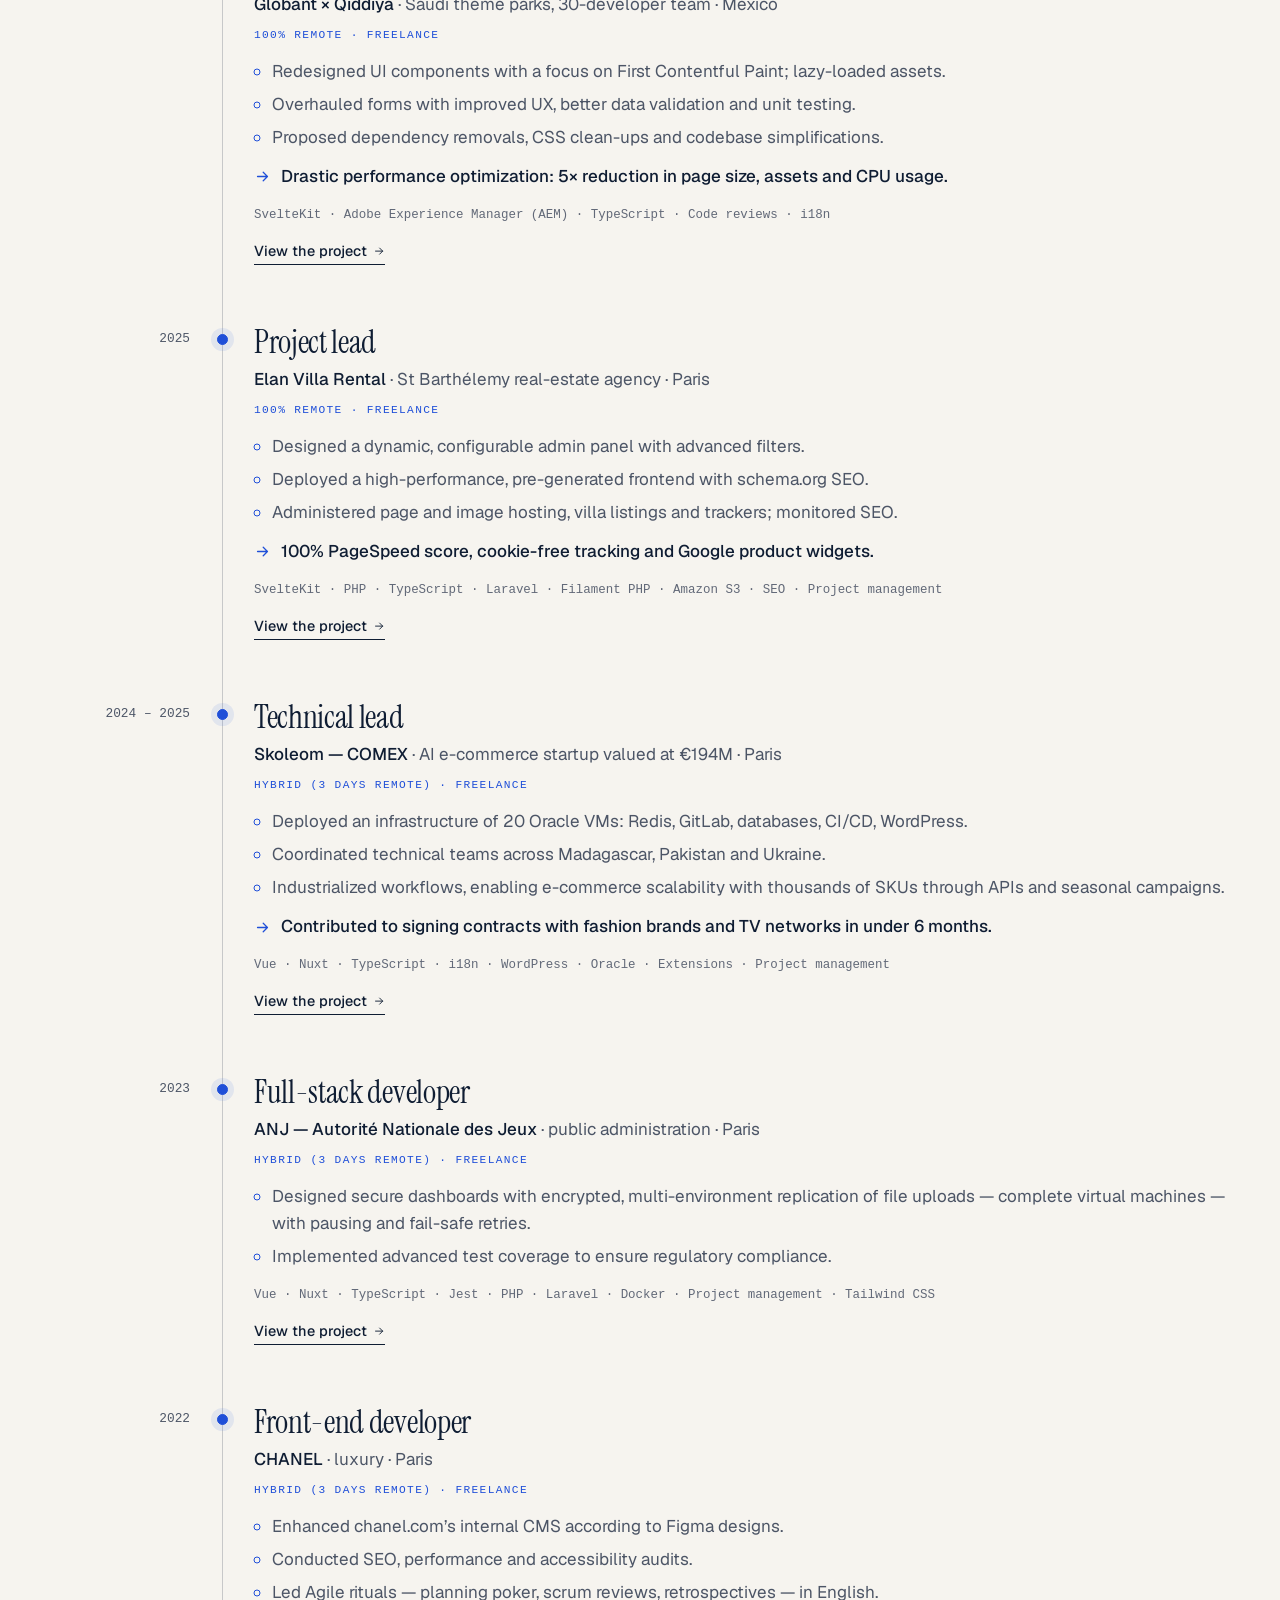
==== commit 2e3e79cf: "Ruta: give the Android app screenshot the same browser bar as the other previews Co-Authored-By: Cla" ====
--- a/public/index.html
+++ b/public/index.html
@@ -341,6 +341,7 @@
               </figure>
               <figure class="shot" style="--ar: 1.437" data-reveal>
                 <a class="shot__frame" href="assets/img/work/ruta-mobile-app-2293.avif" data-lightbox>
+                  <span class="shot__bar" aria-hidden="true"><i></i><i></i><i></i><span class="shot__url">ruta.theonaciri.fr</span></span>
                   <span class="shot__view">
                     <img src="assets/img/work/ruta-mobile-app-800.avif" srcset="assets/img/work/ruta-mobile-app-800.avif 800w, assets/img/work/ruta-mobile-app-2293.avif 2293w" sizes="(min-width: 1240px) 320px, (min-width: 901px) 27vw, (min-width: 641px) 45vw, 92vw" width="800" height="556" loading="lazy" decoding="async" alt="Sample screens of Ruta’s Android coordination app: a live lock-screen notification following a critical service, a fleet widget on the home screen and a lost-signal incident with dashcam clips and escalation steps.">
                   </span>
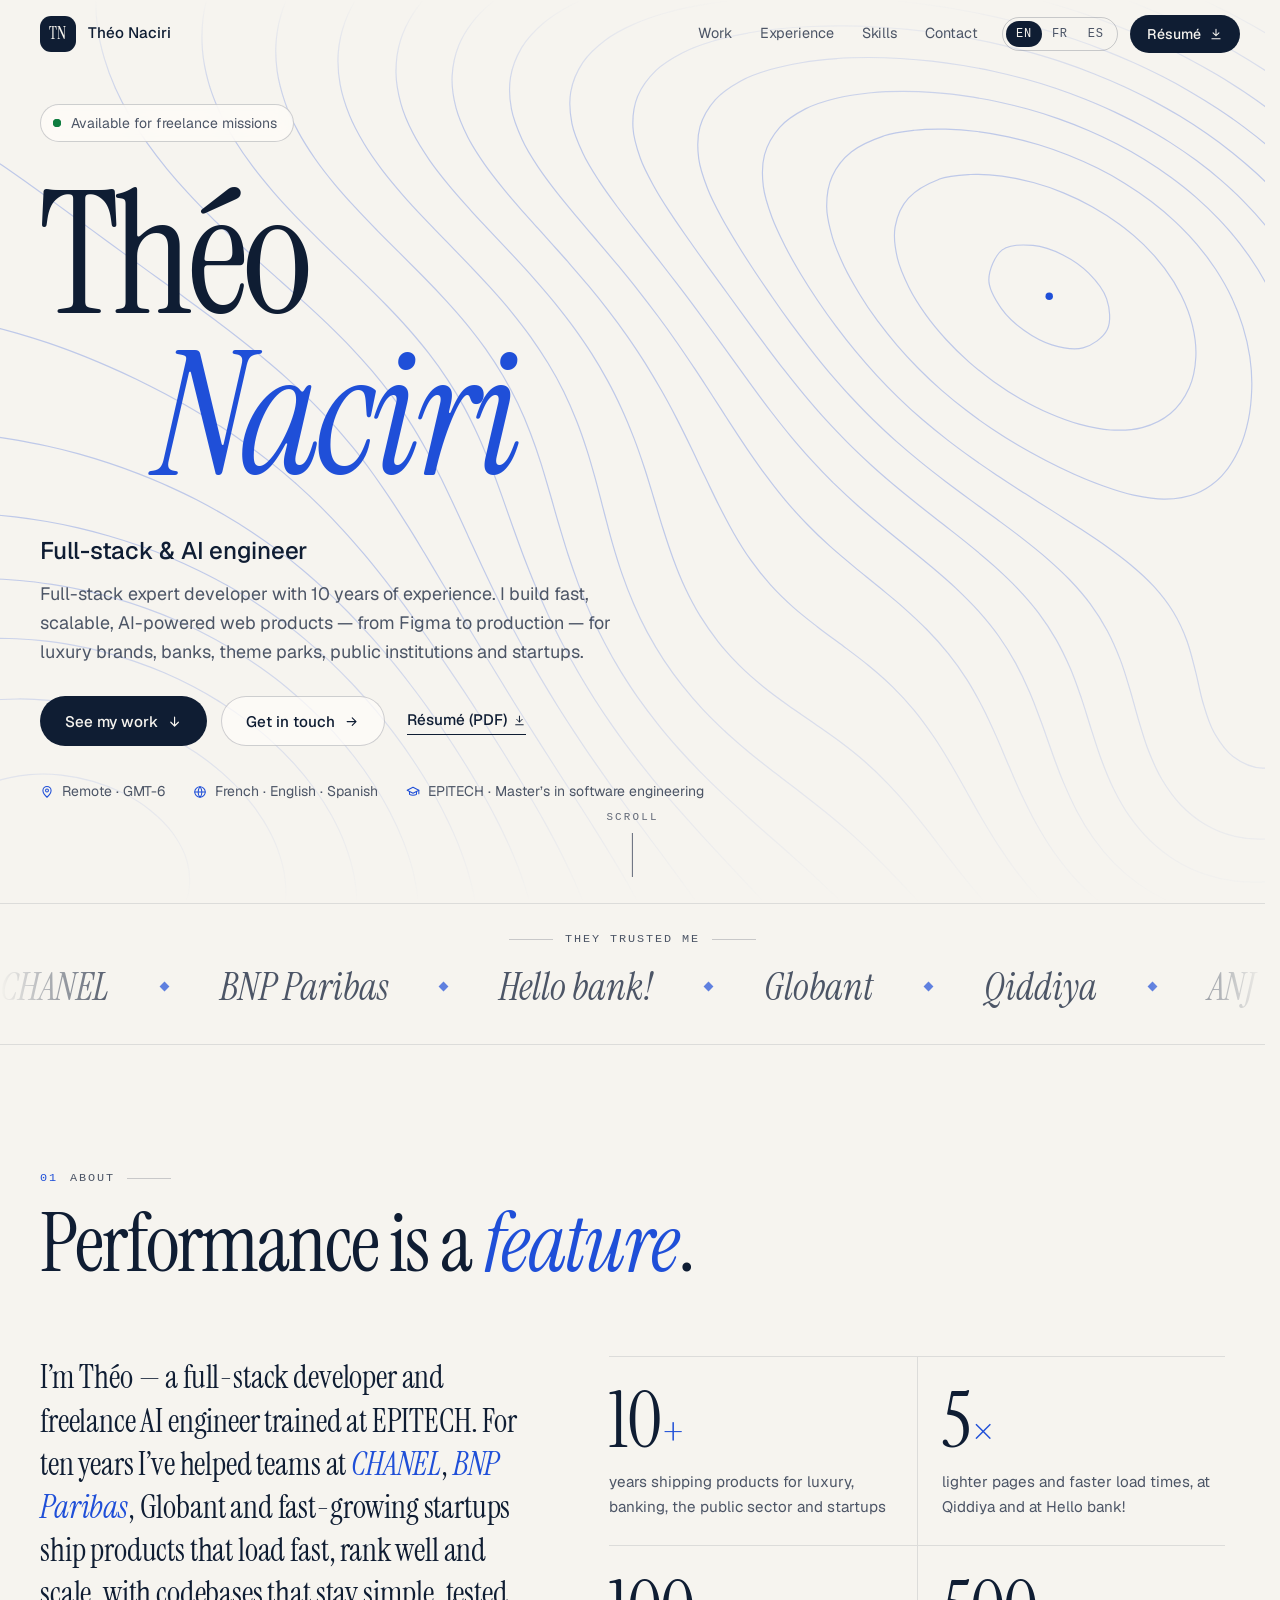
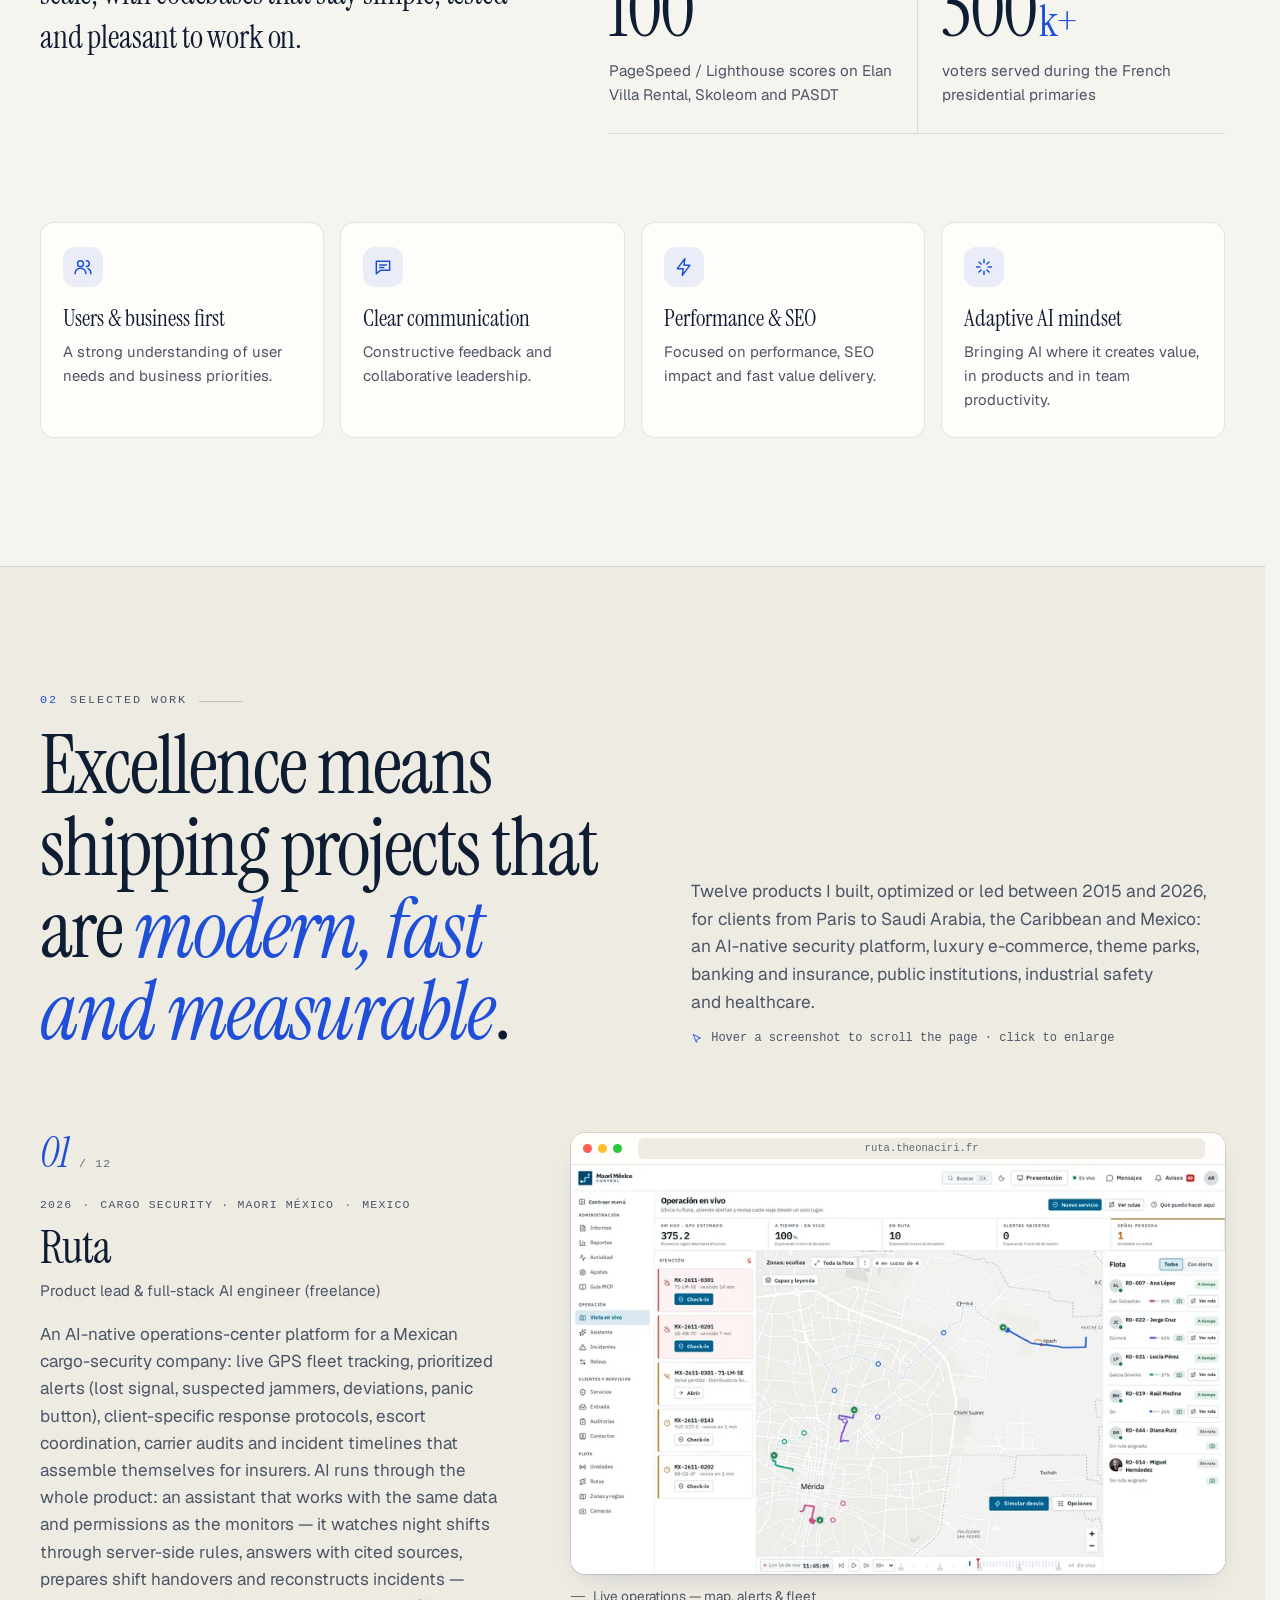
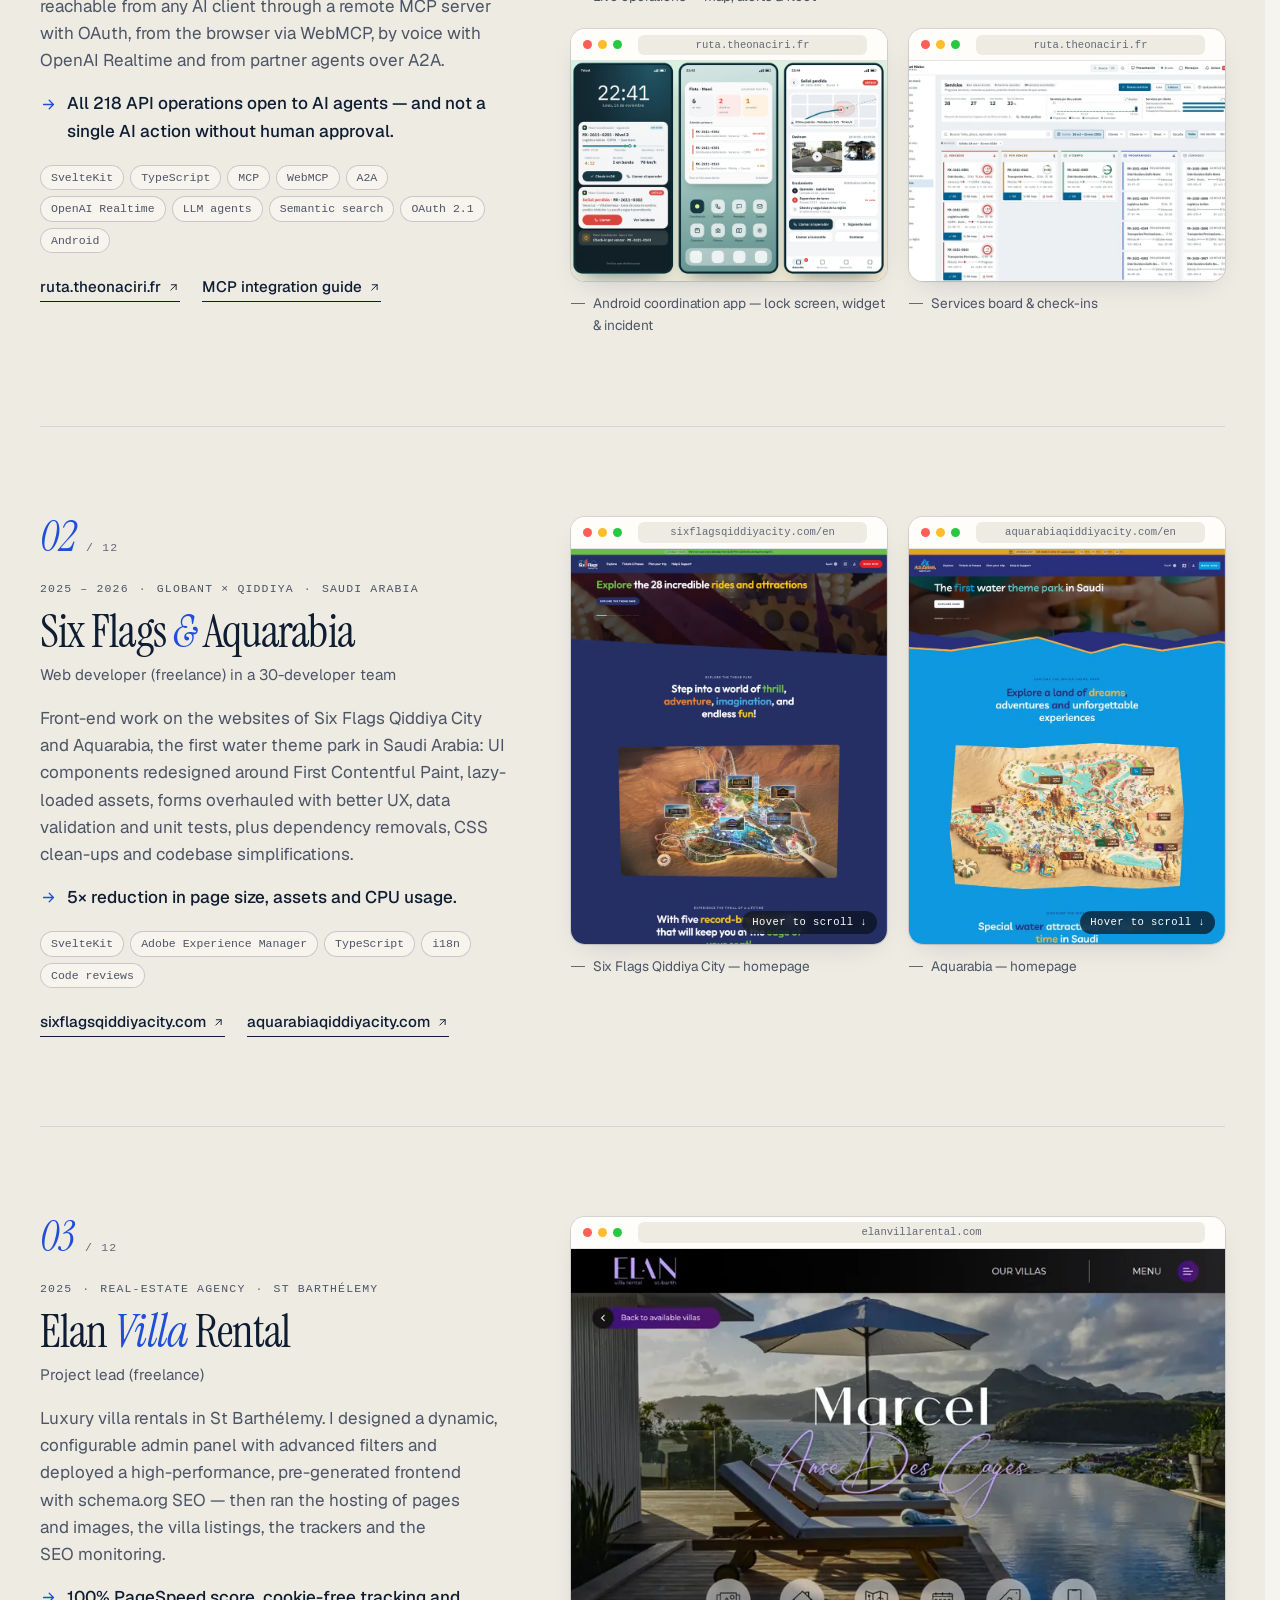
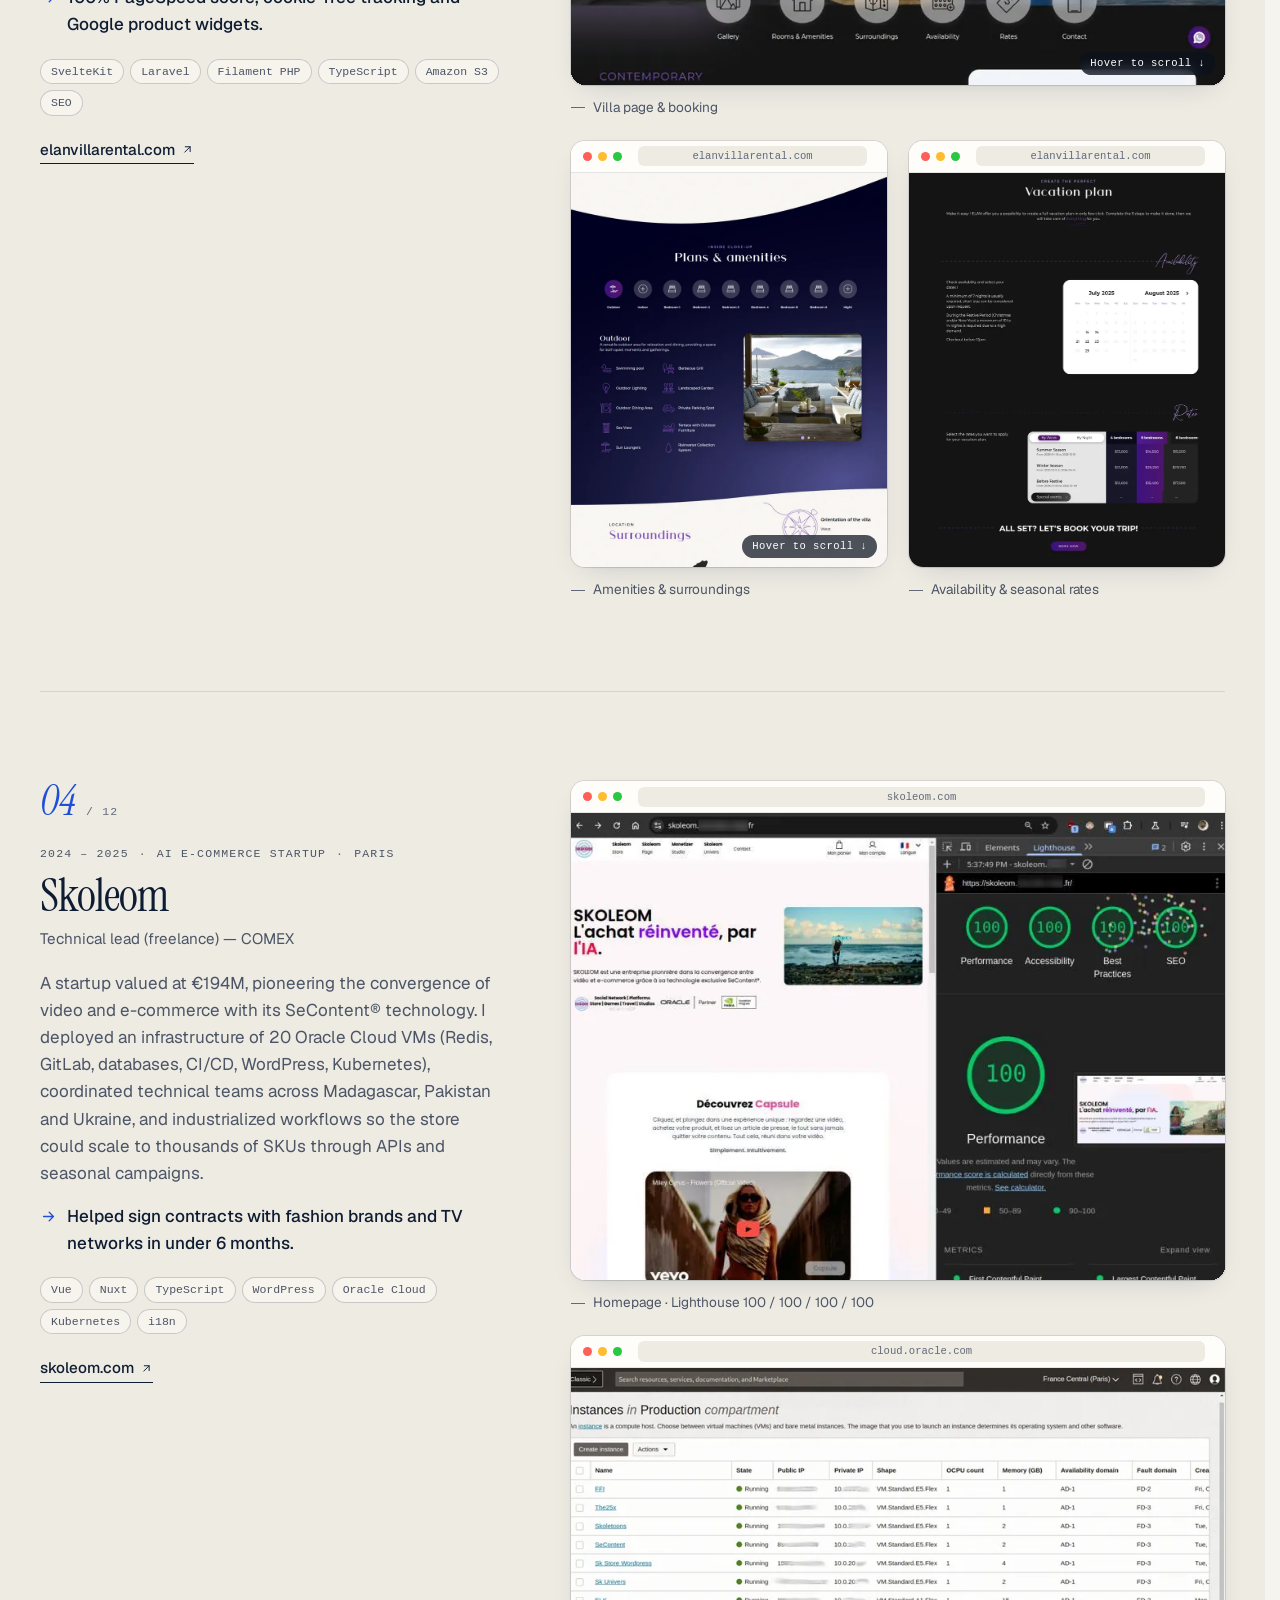
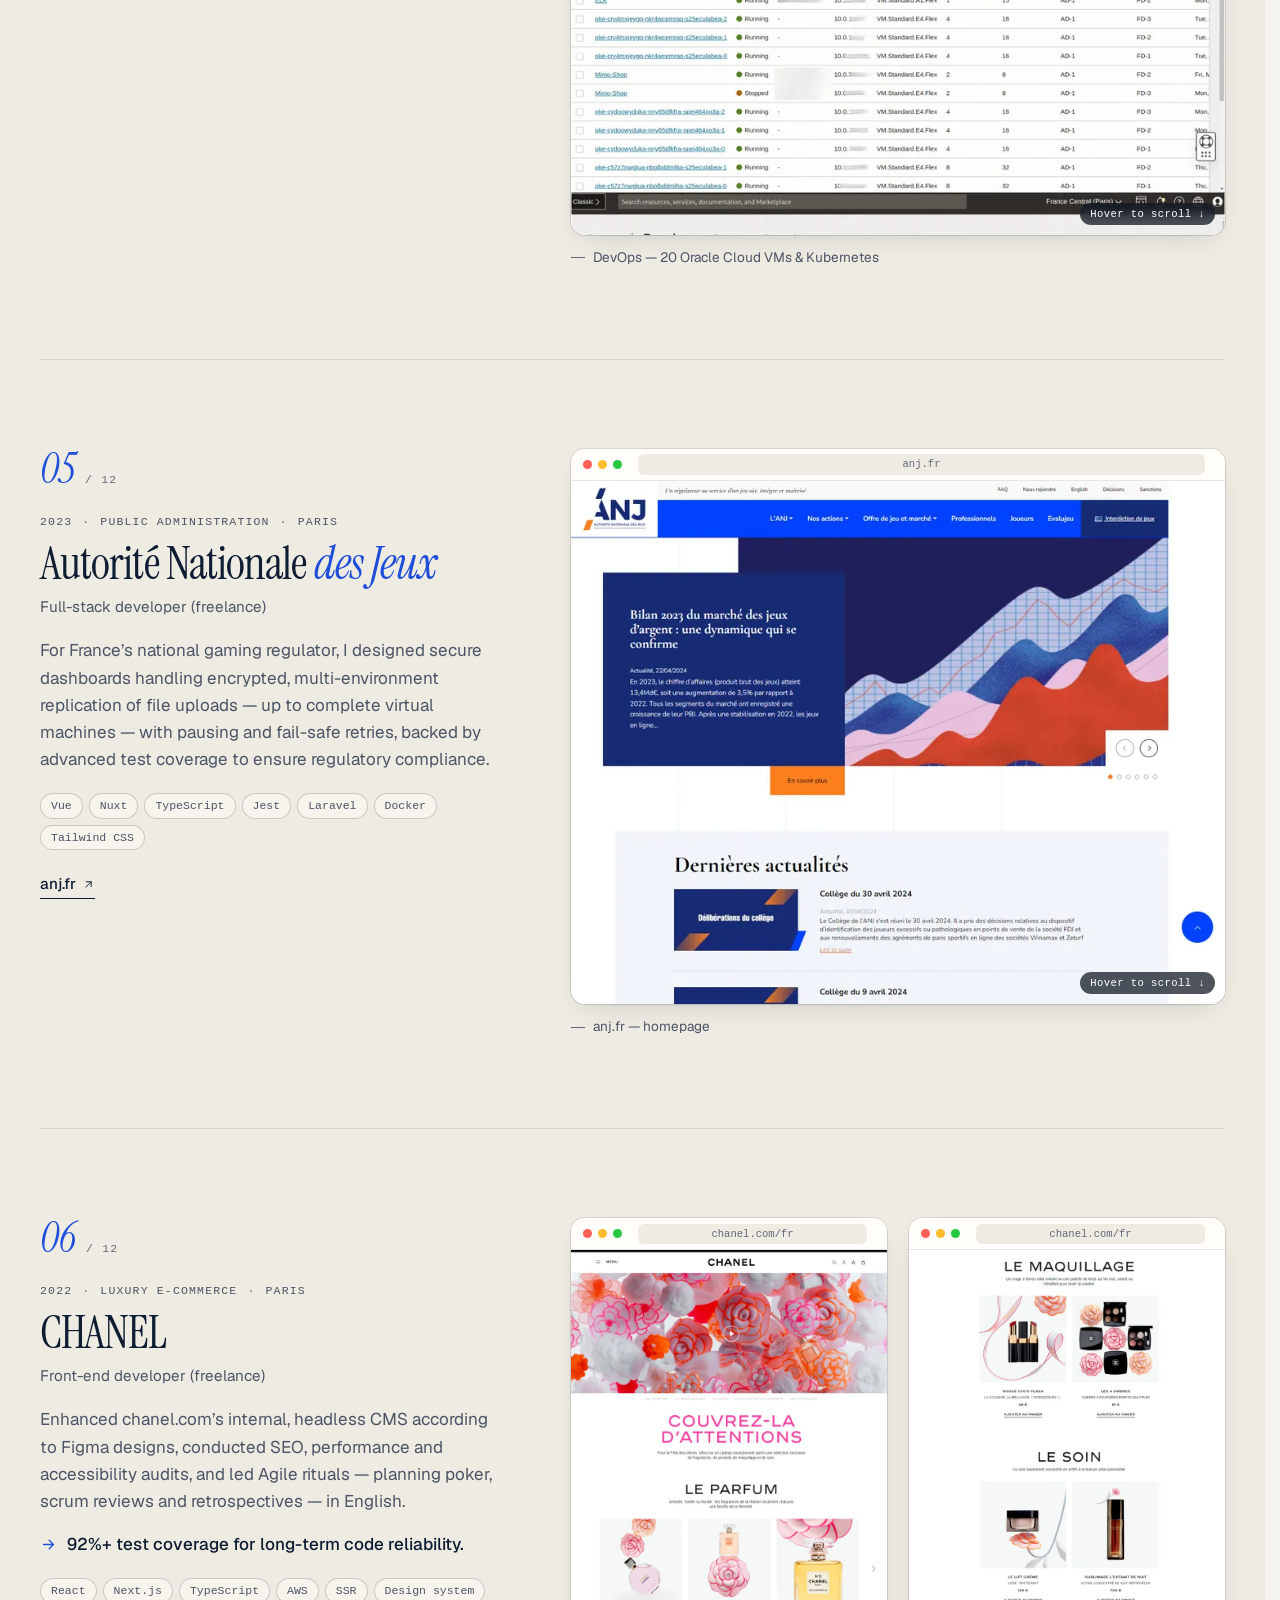
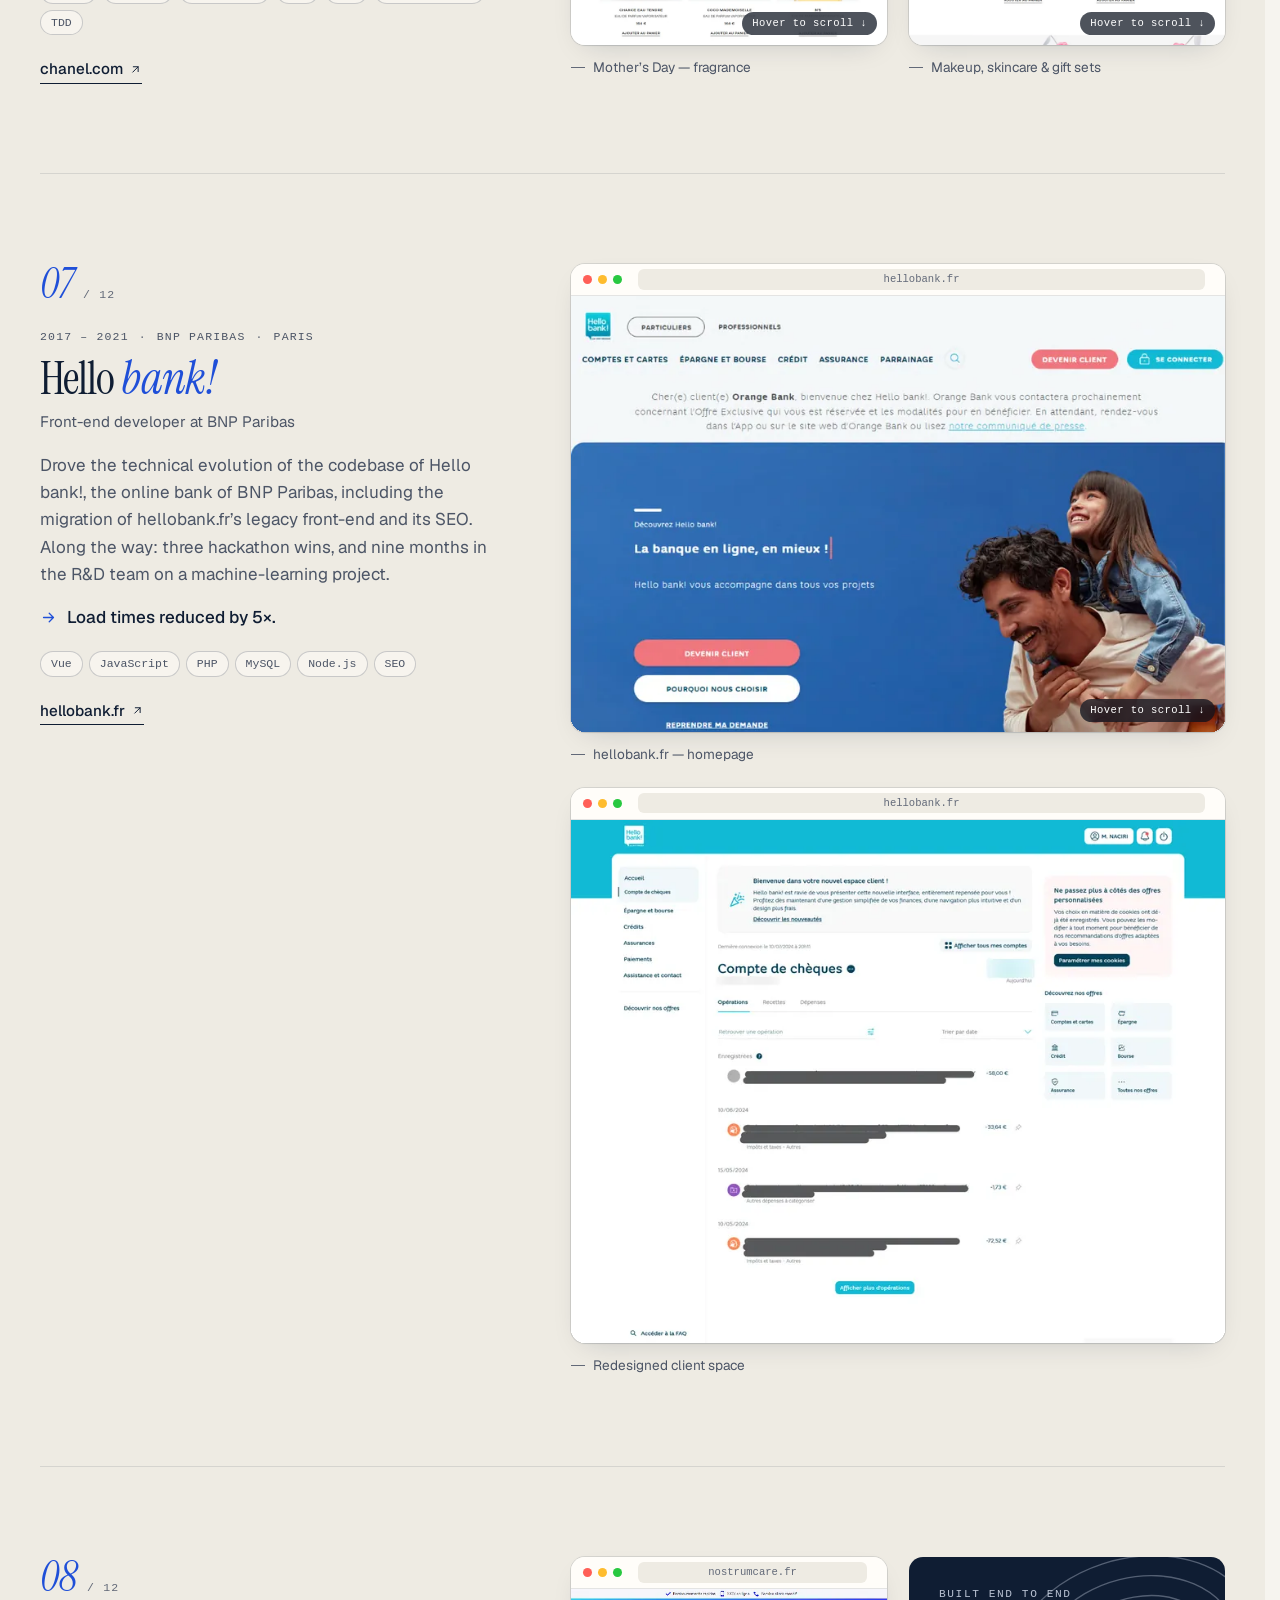
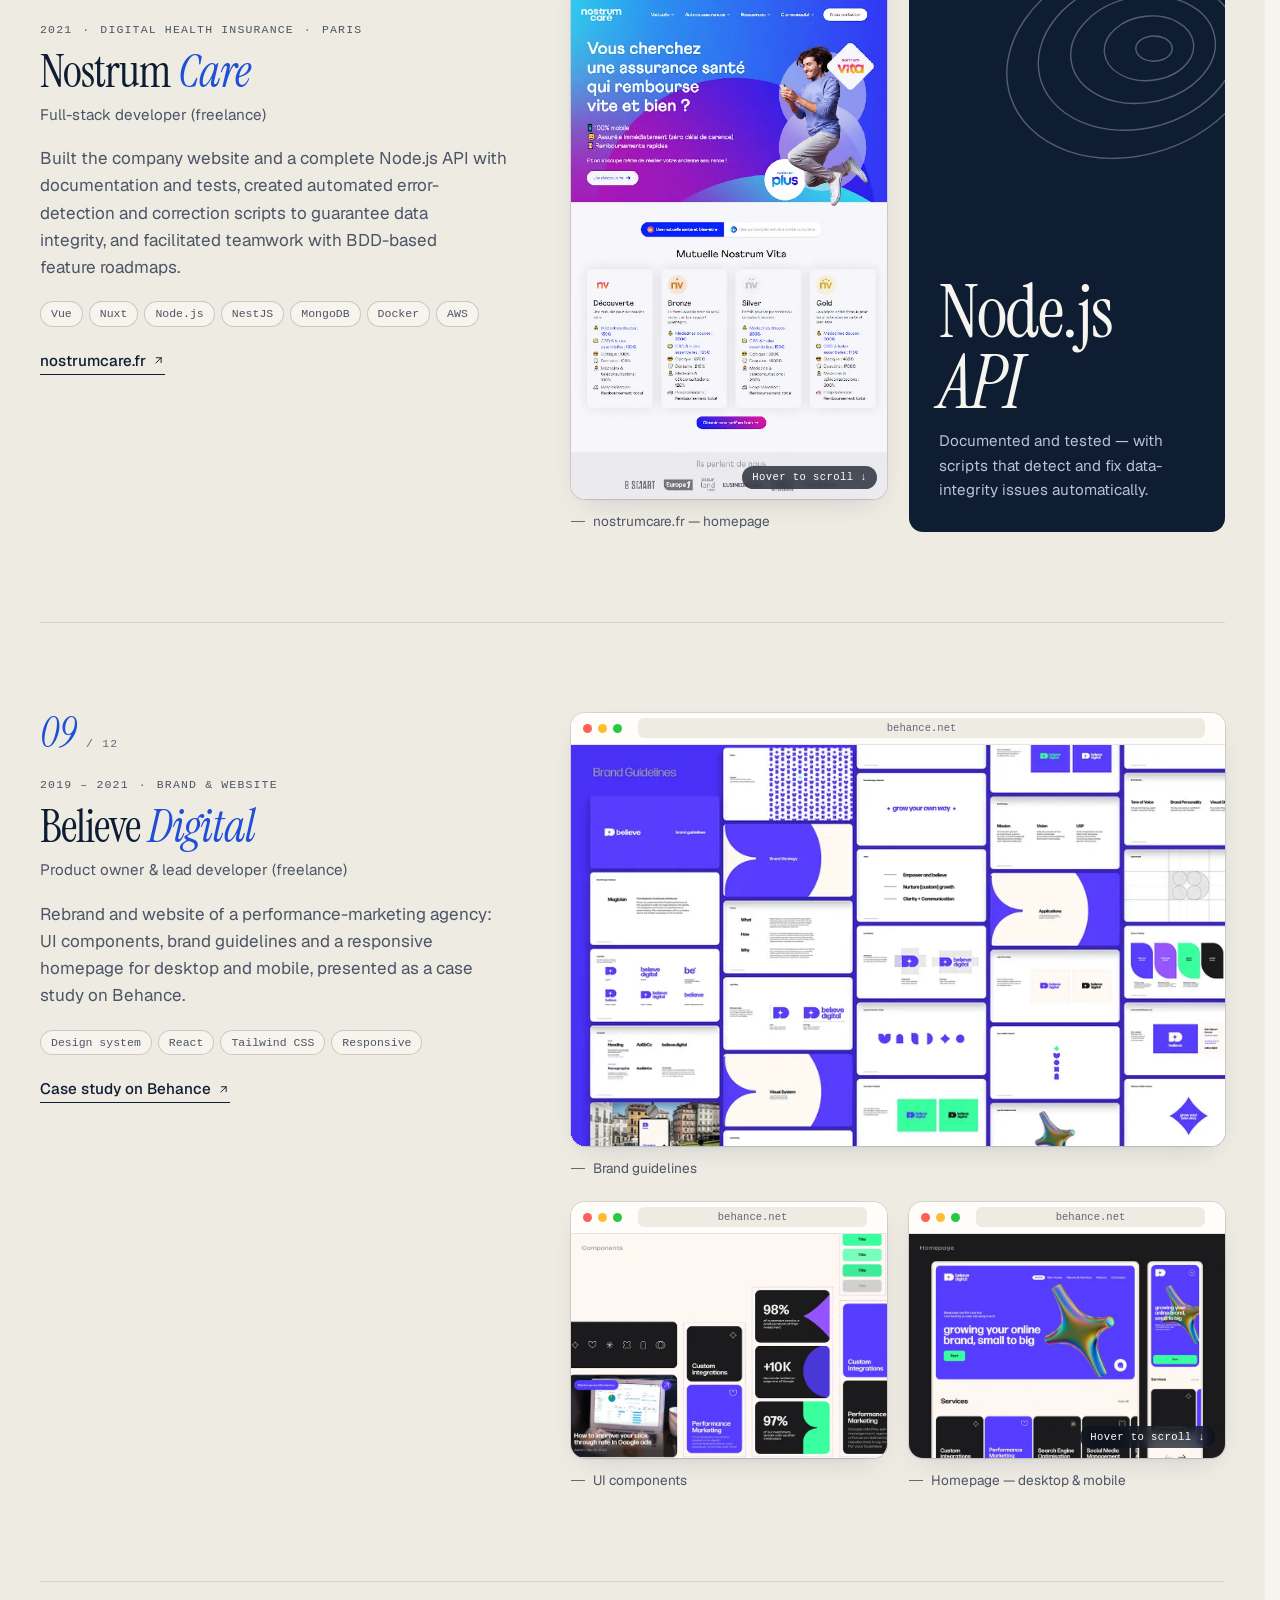
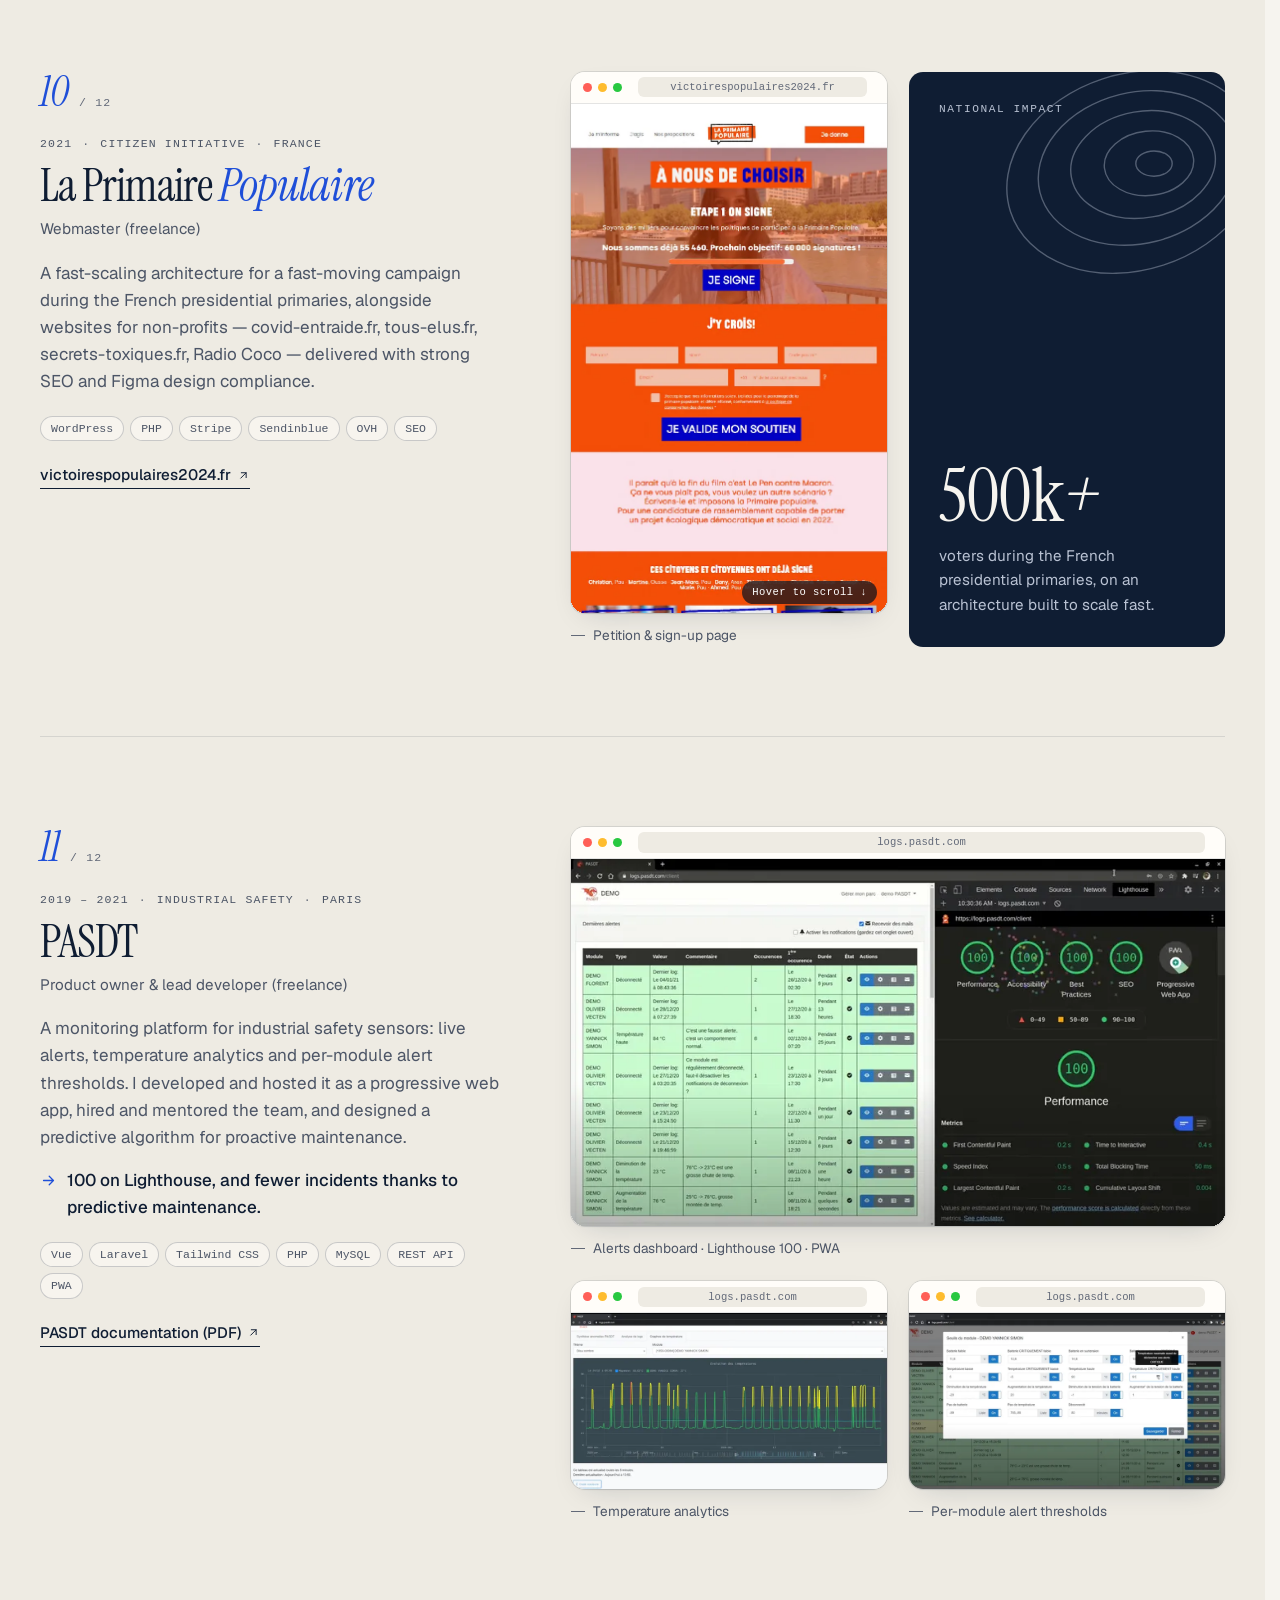
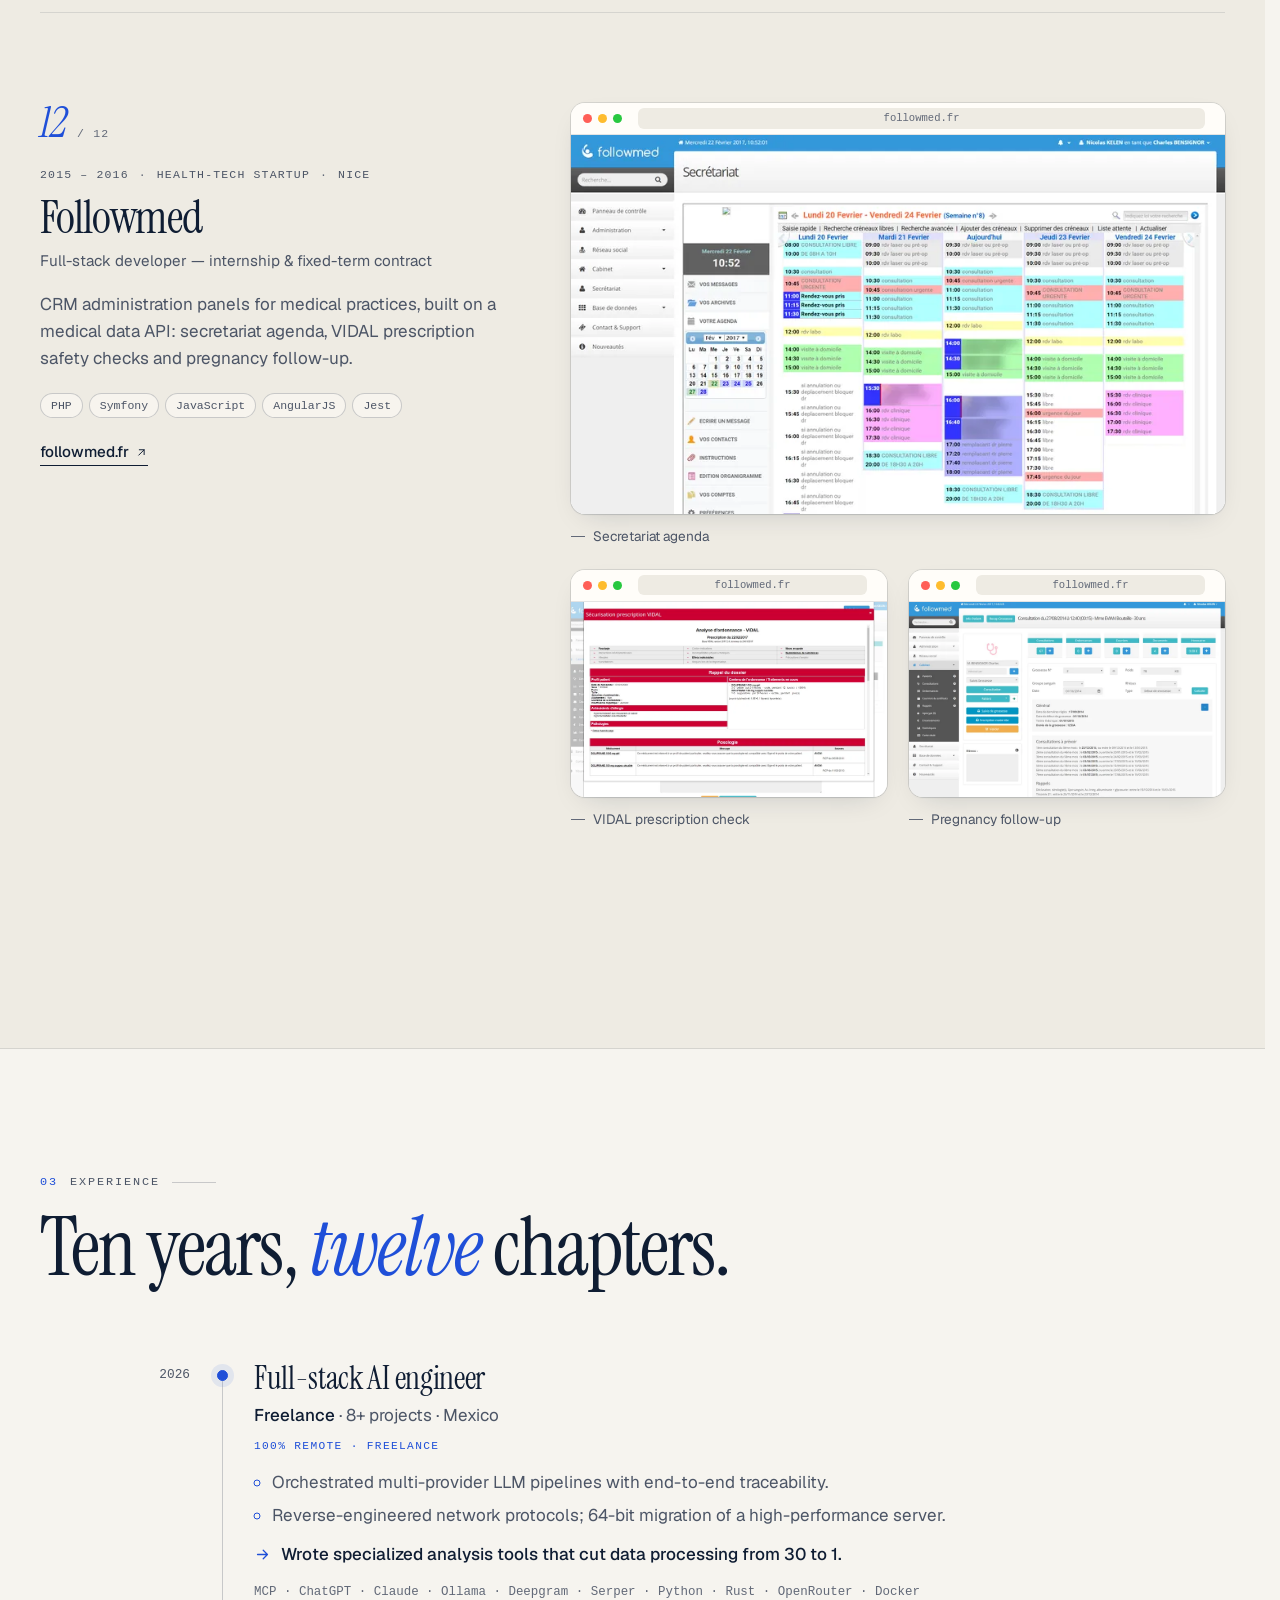
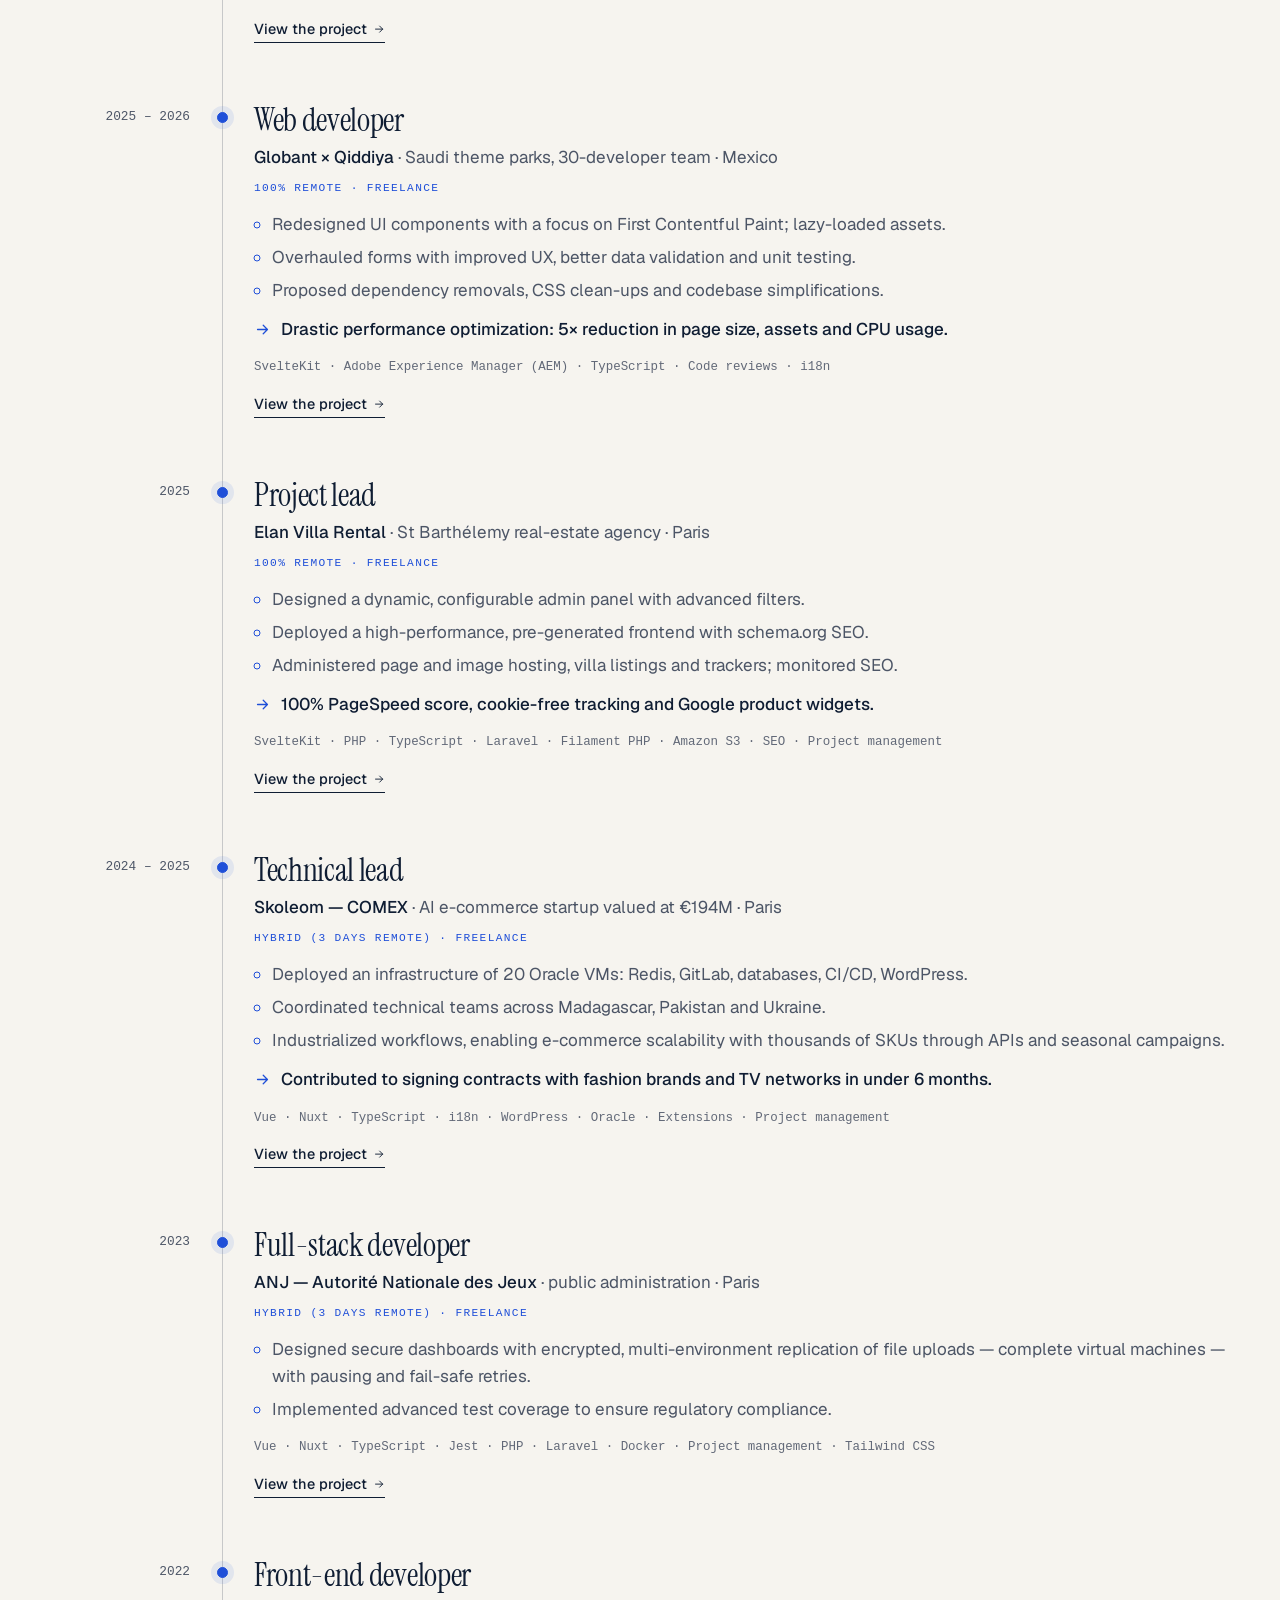
==== commit 9d5469f6: "New "Selected work" title: excellence = modern, fast, measurable projects Co-Authored-By: Claude Opu" ====
--- a/public/index.html
+++ b/public/index.html
@@ -303,7 +303,7 @@
         <div class="wrap">
           <header class="section-head section-head--split" data-reveal>
             <p class="eyebrow"><b>02</b> Selected work</p>
-            <h2 class="section-title" id="work-title">Twelve projects, <em>one</em> obsession: speed.</h2>
+            <h2 class="section-title" id="work-title">Excellence means shipping projects that are <em>modern, fast and measurable</em>.</h2>
             <div>
               <p class="section-lead">Twelve products I built, optimized or led between 2015 and 2026, for clients from Paris to Saudi Arabia, the Caribbean and Mexico: an AI-native security platform, luxury e-commerce, theme parks, banking and insurance, public institutions, industrial safety and healthcare.</p>
               <p class="hint">
